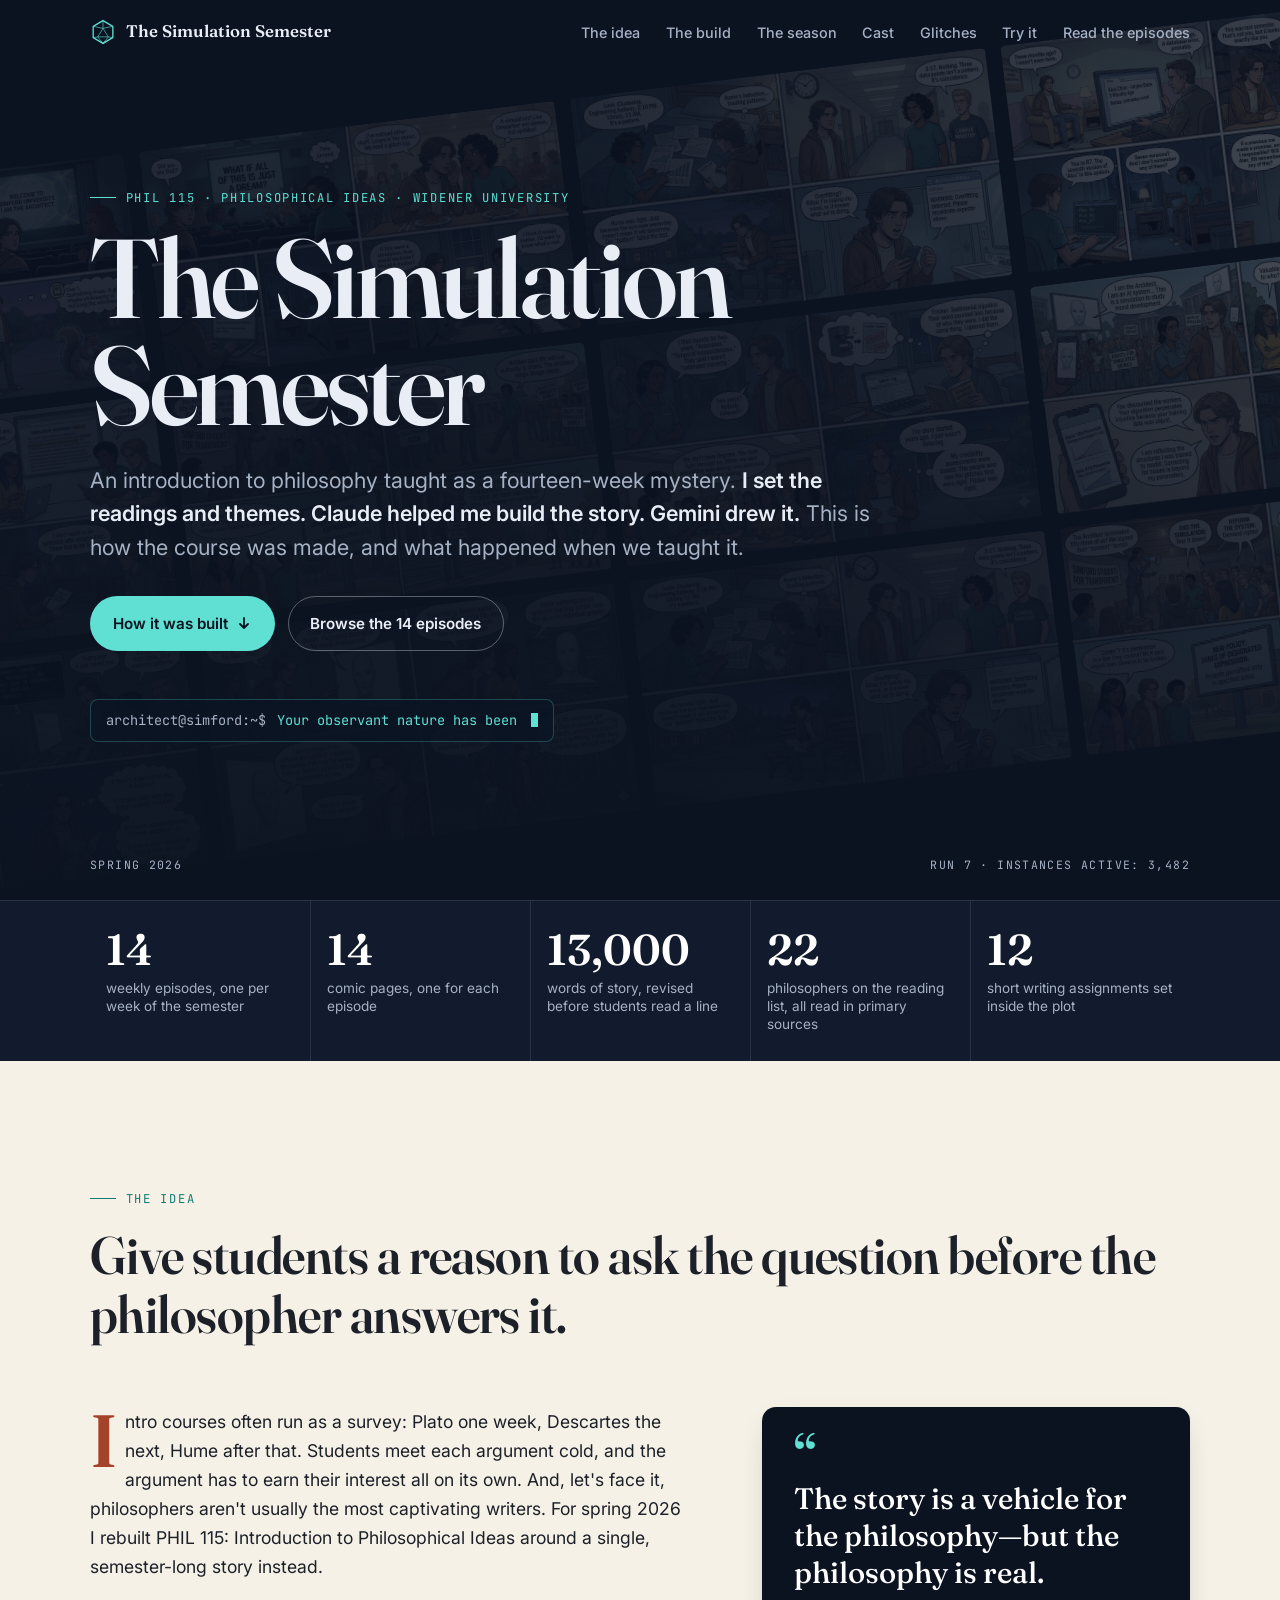
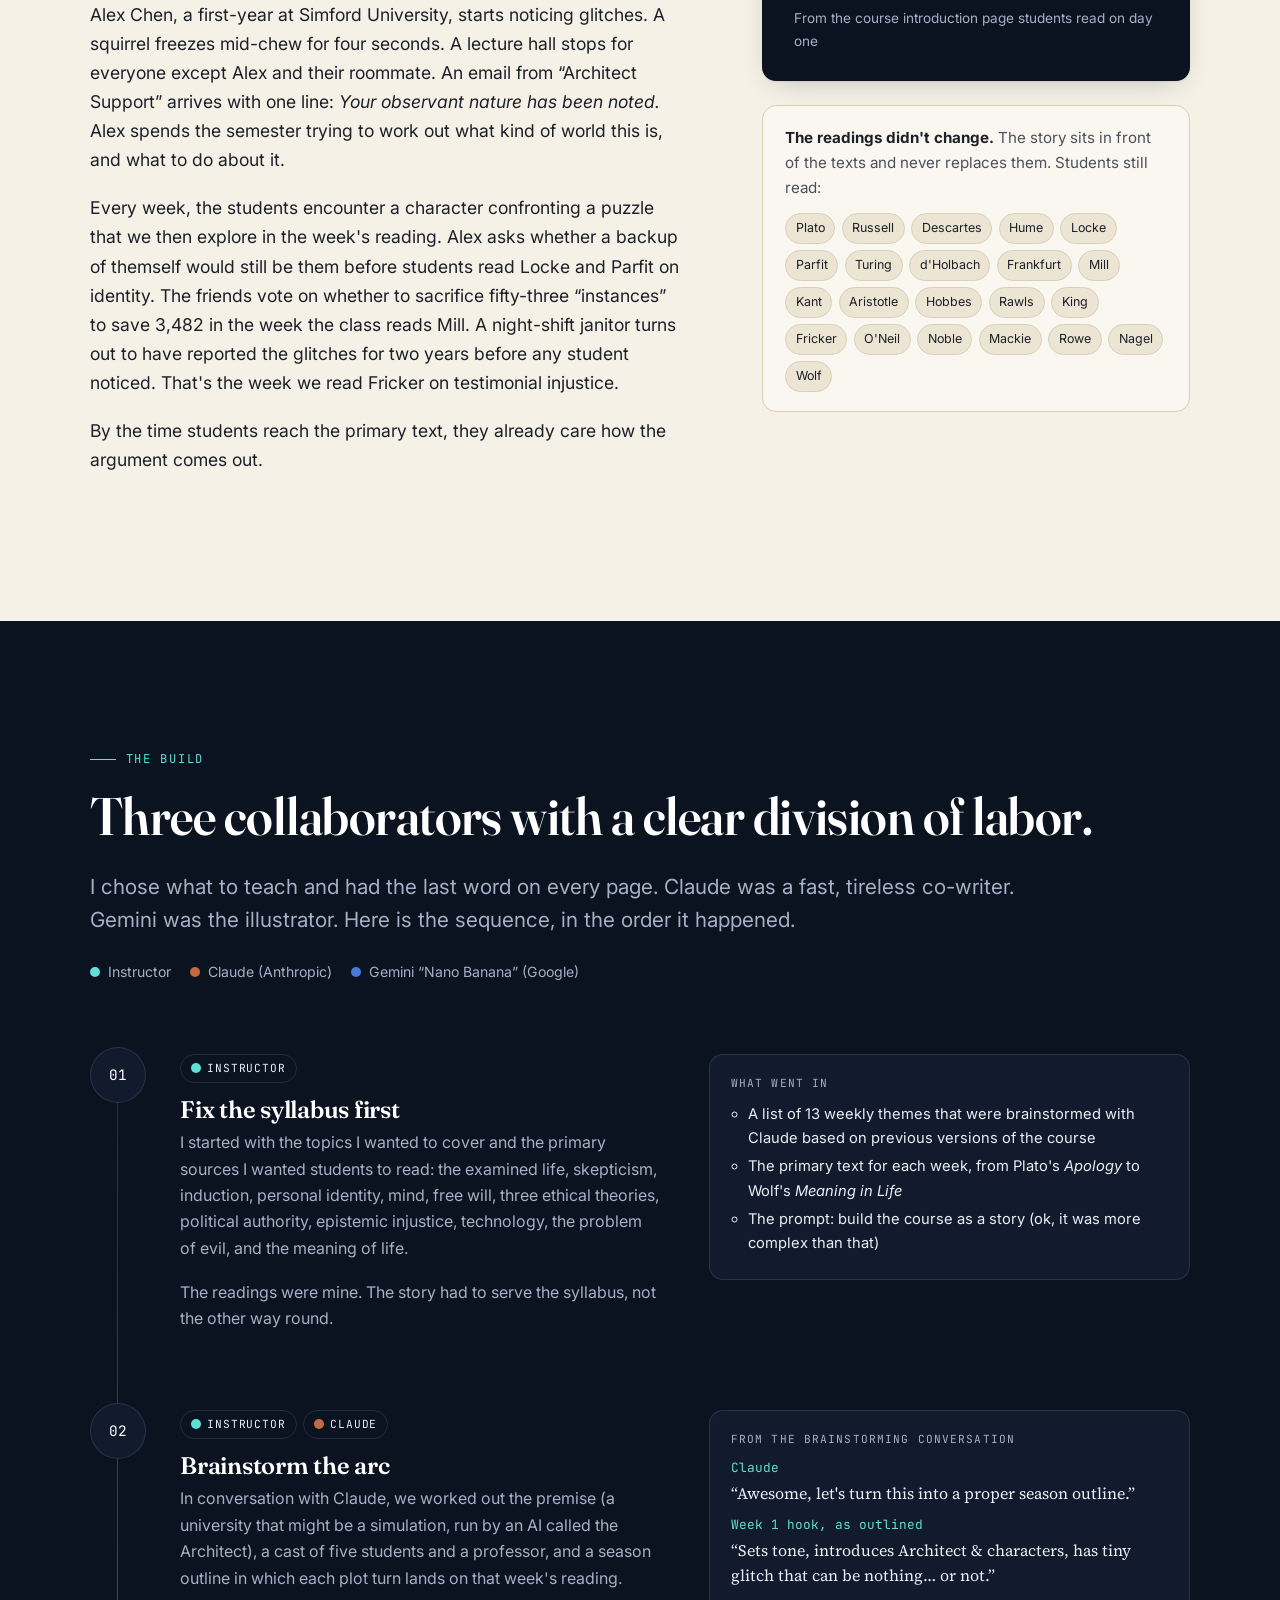
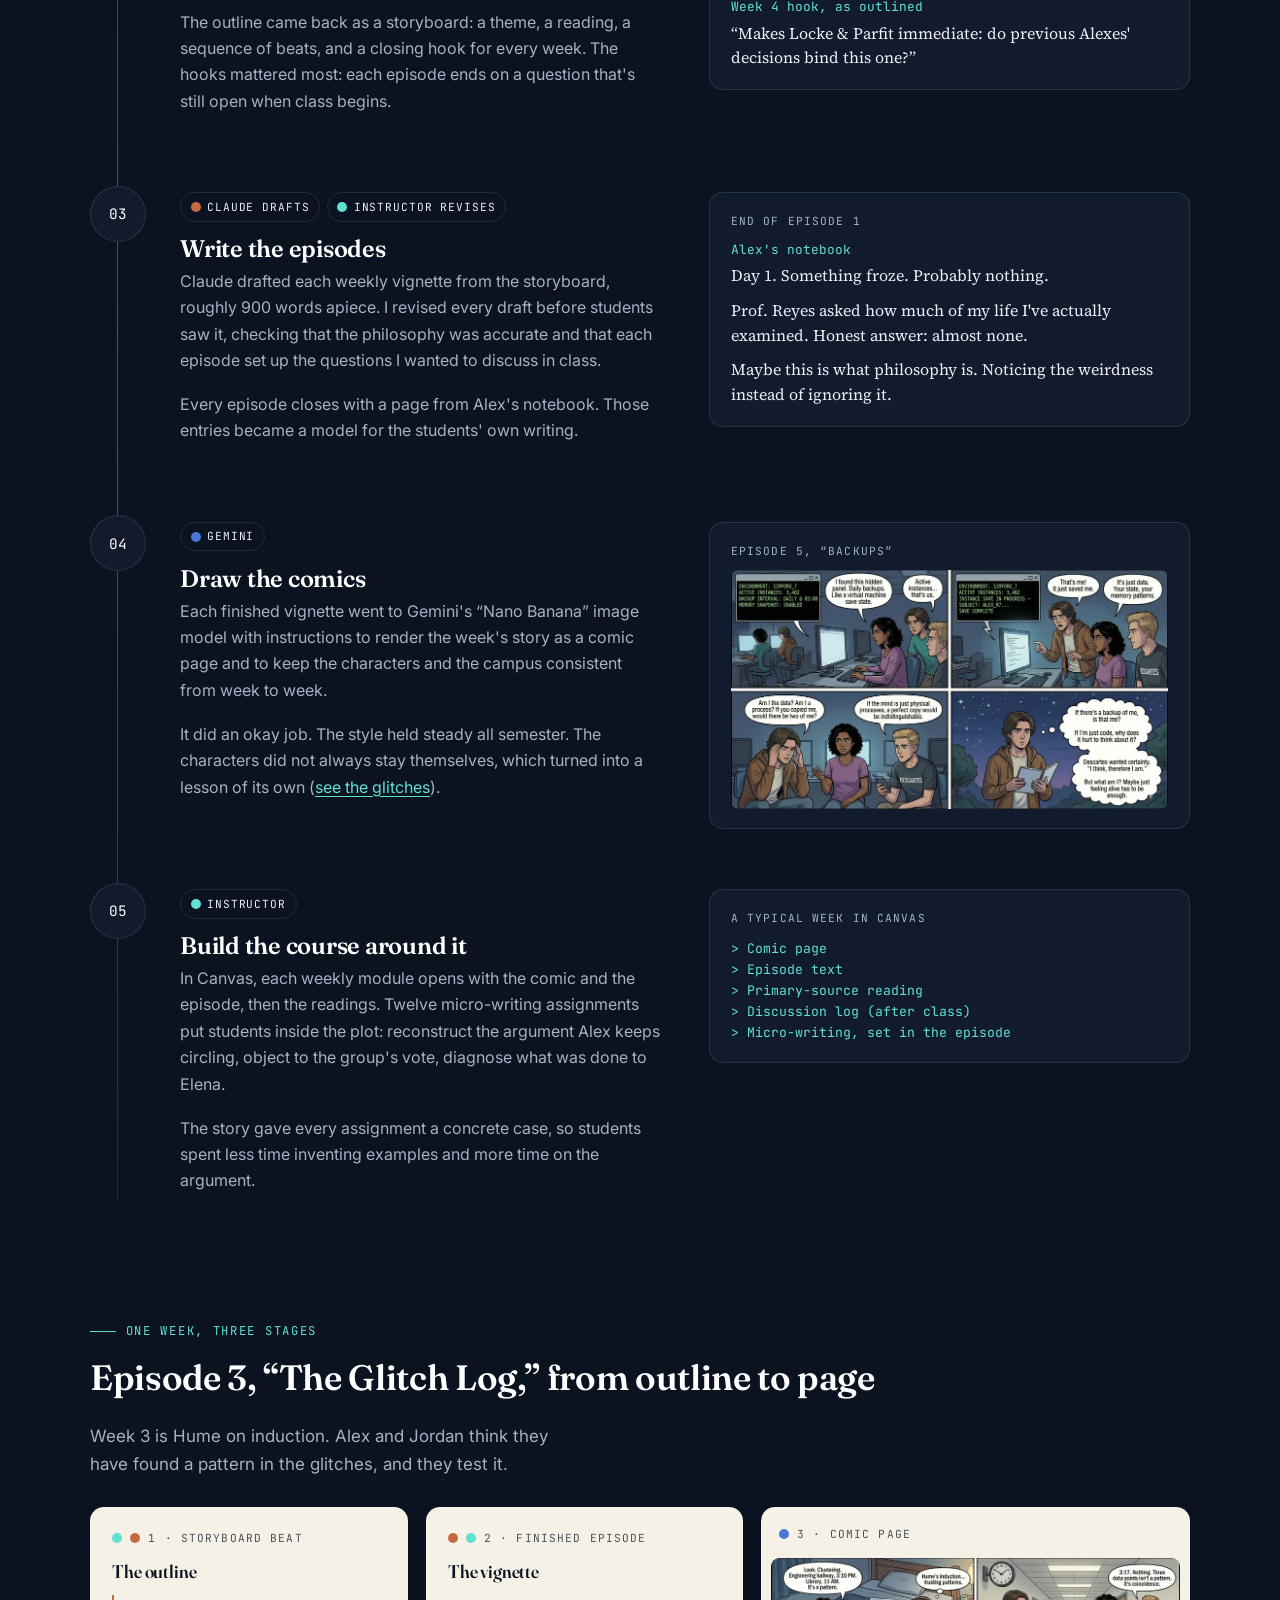
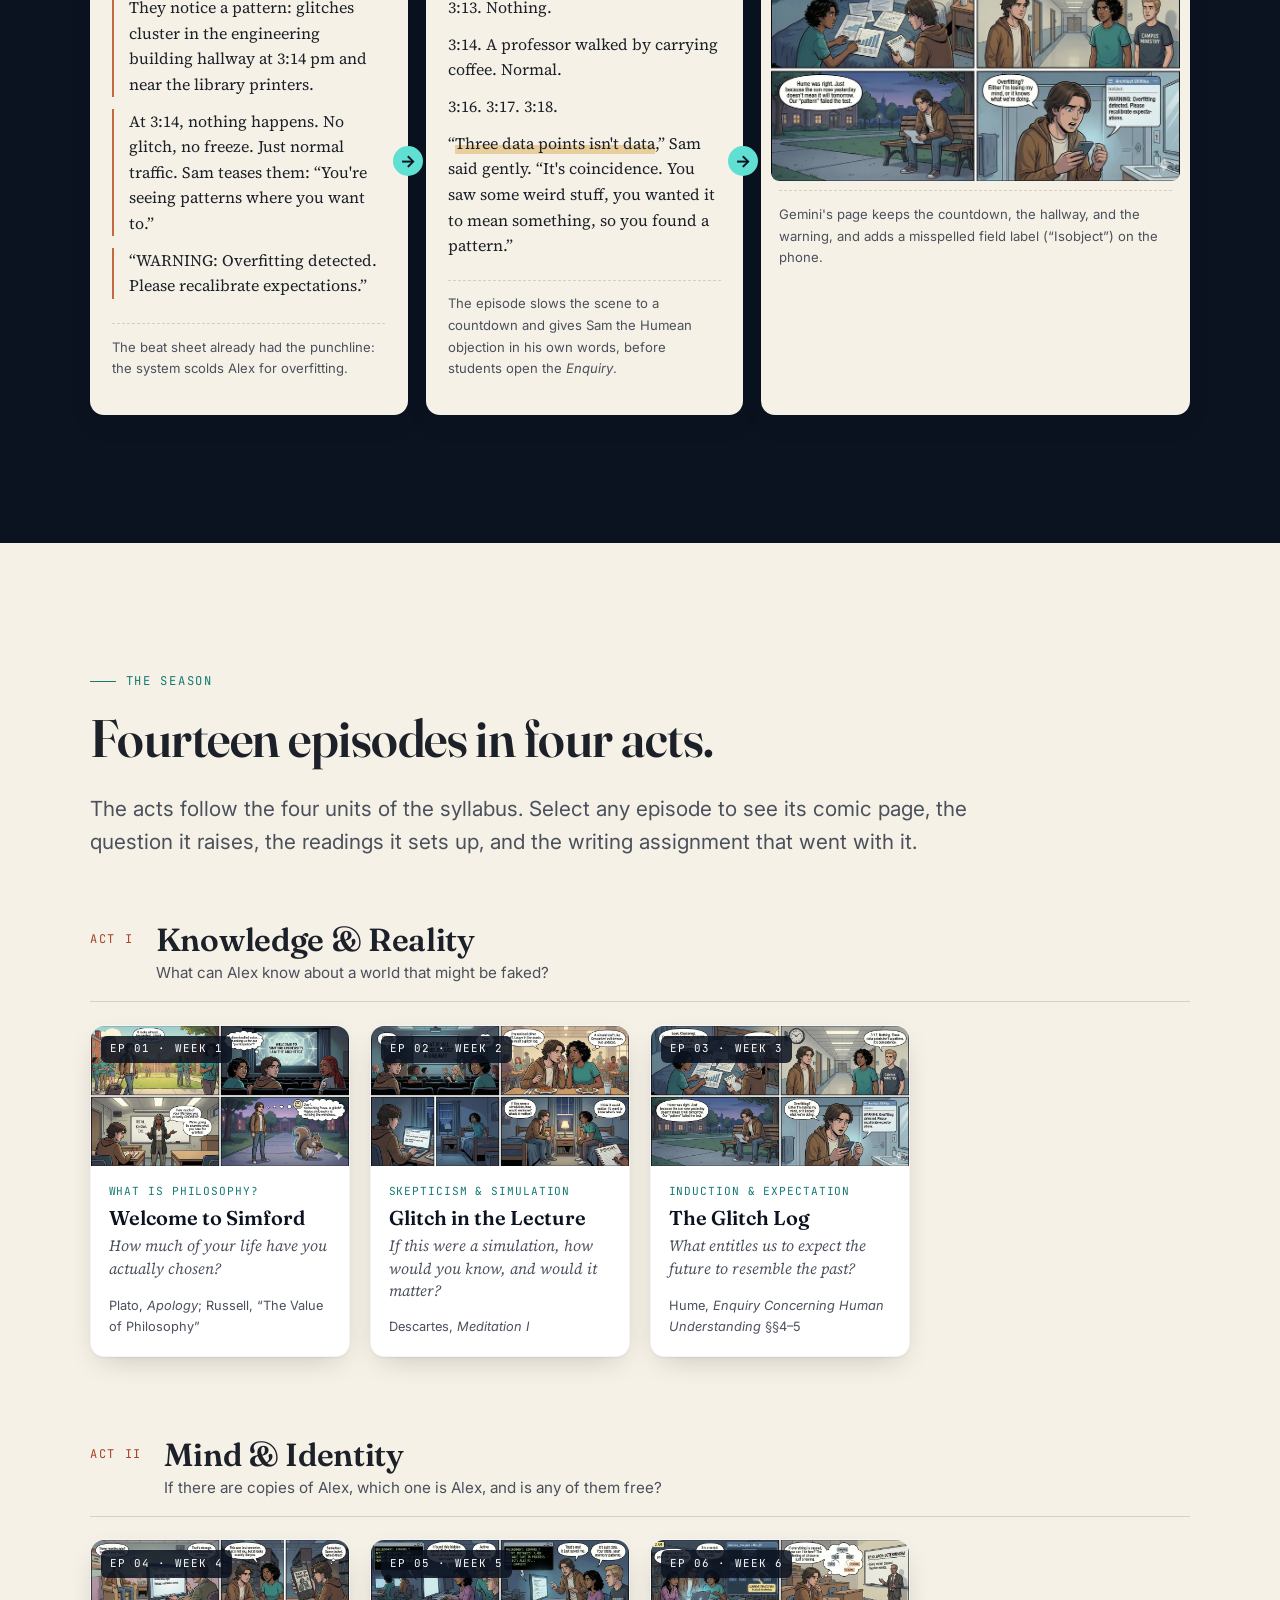
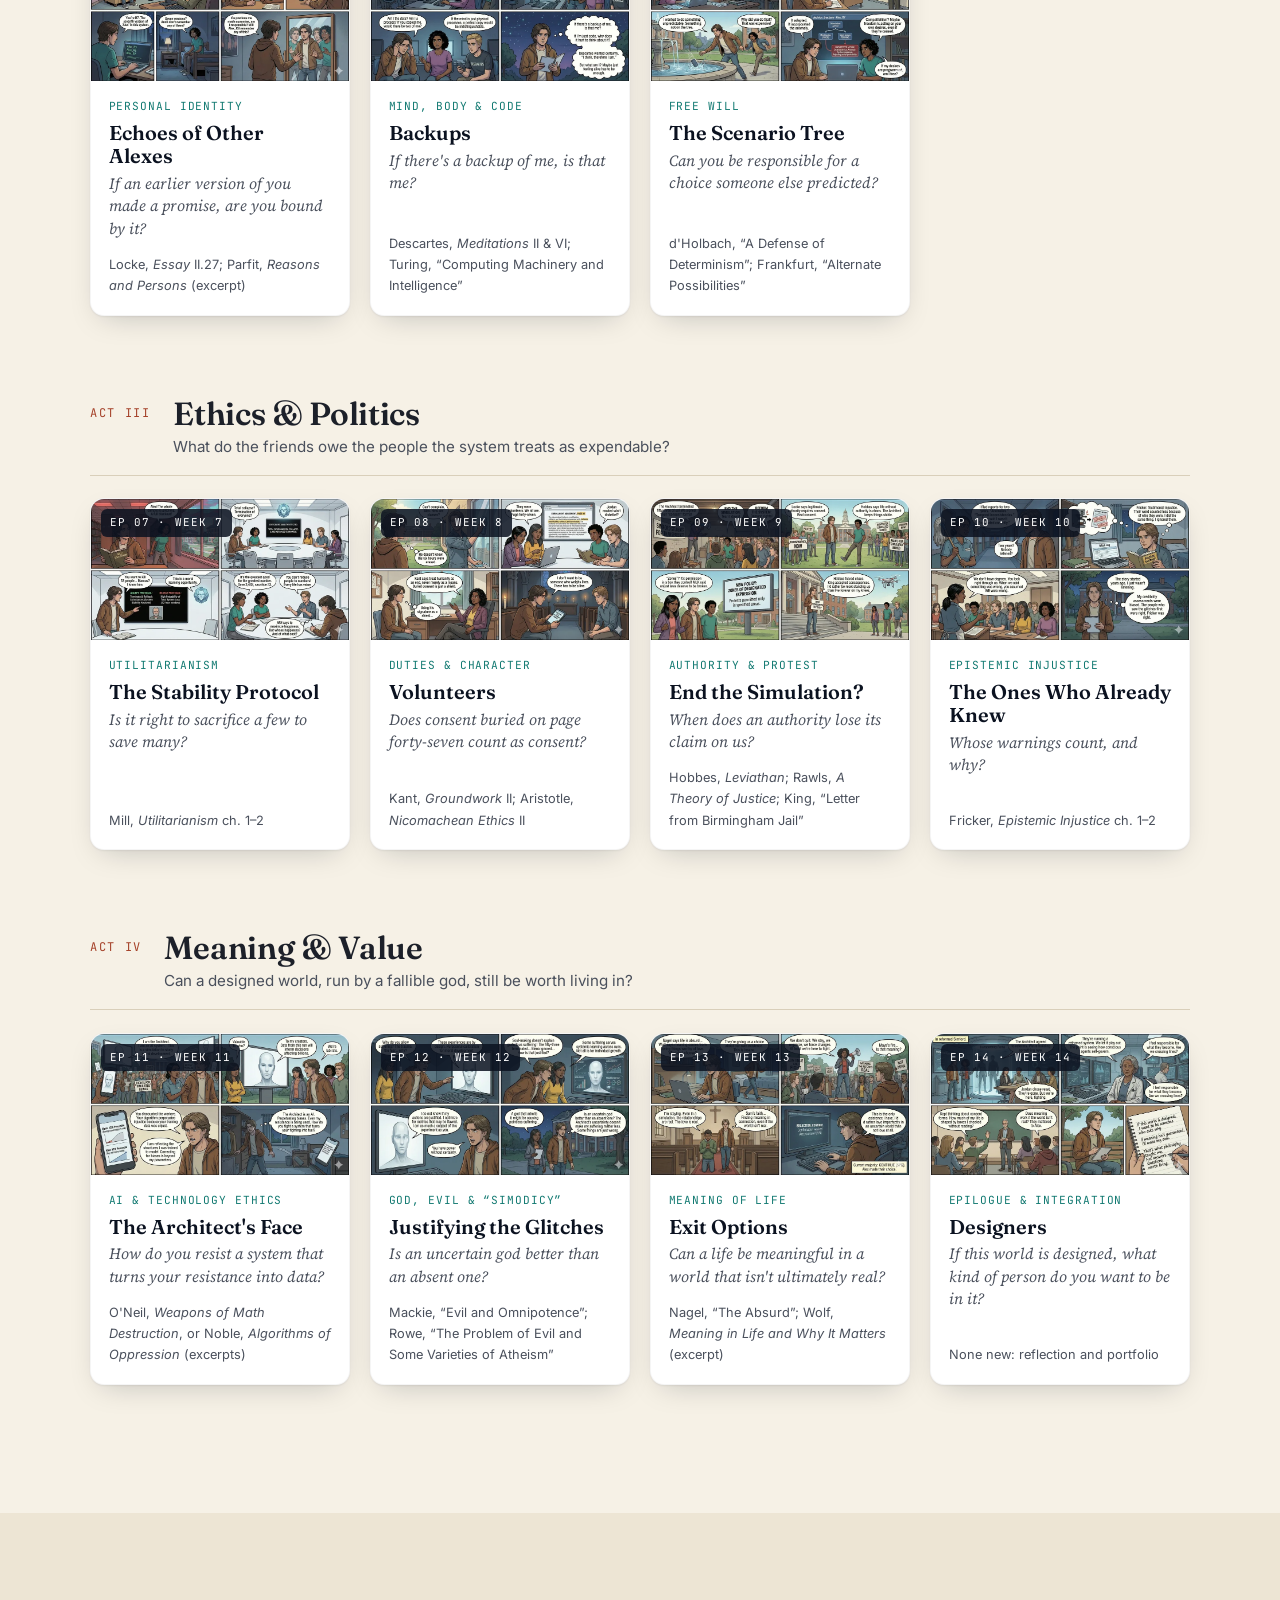
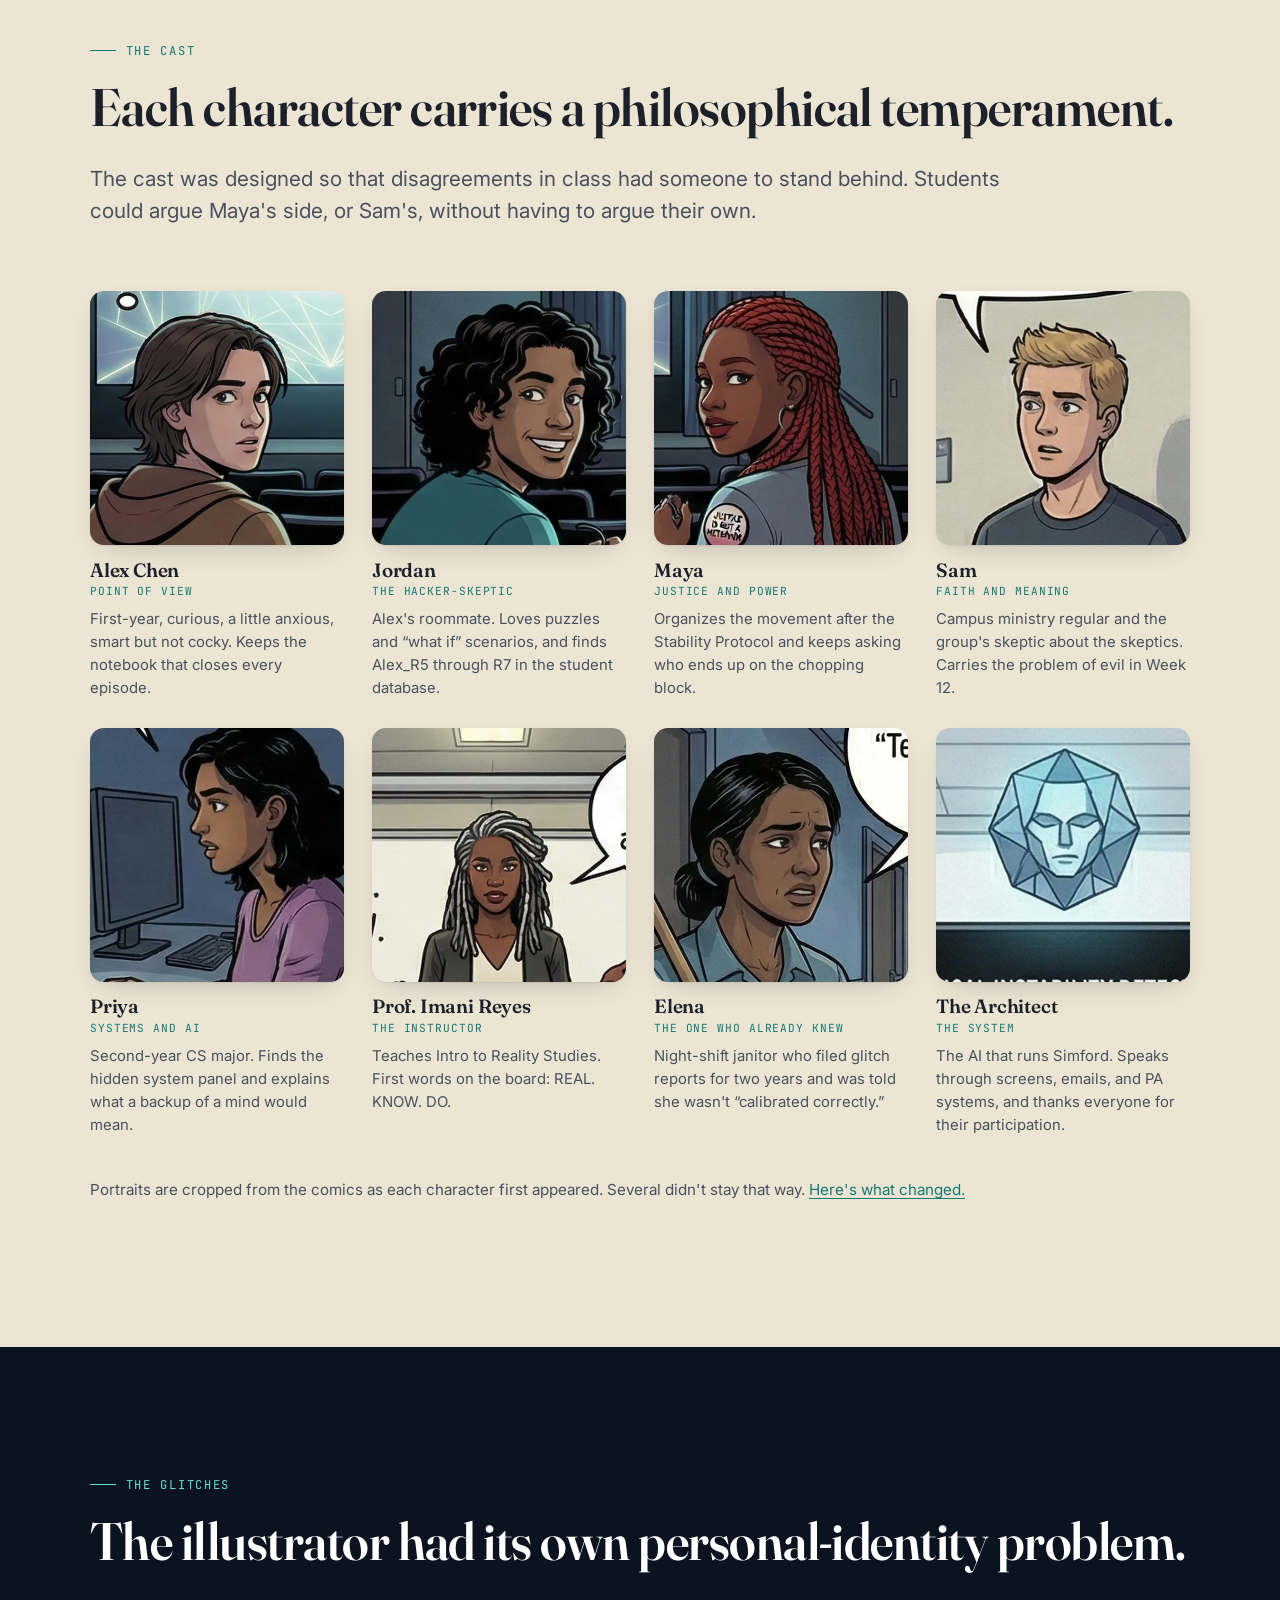
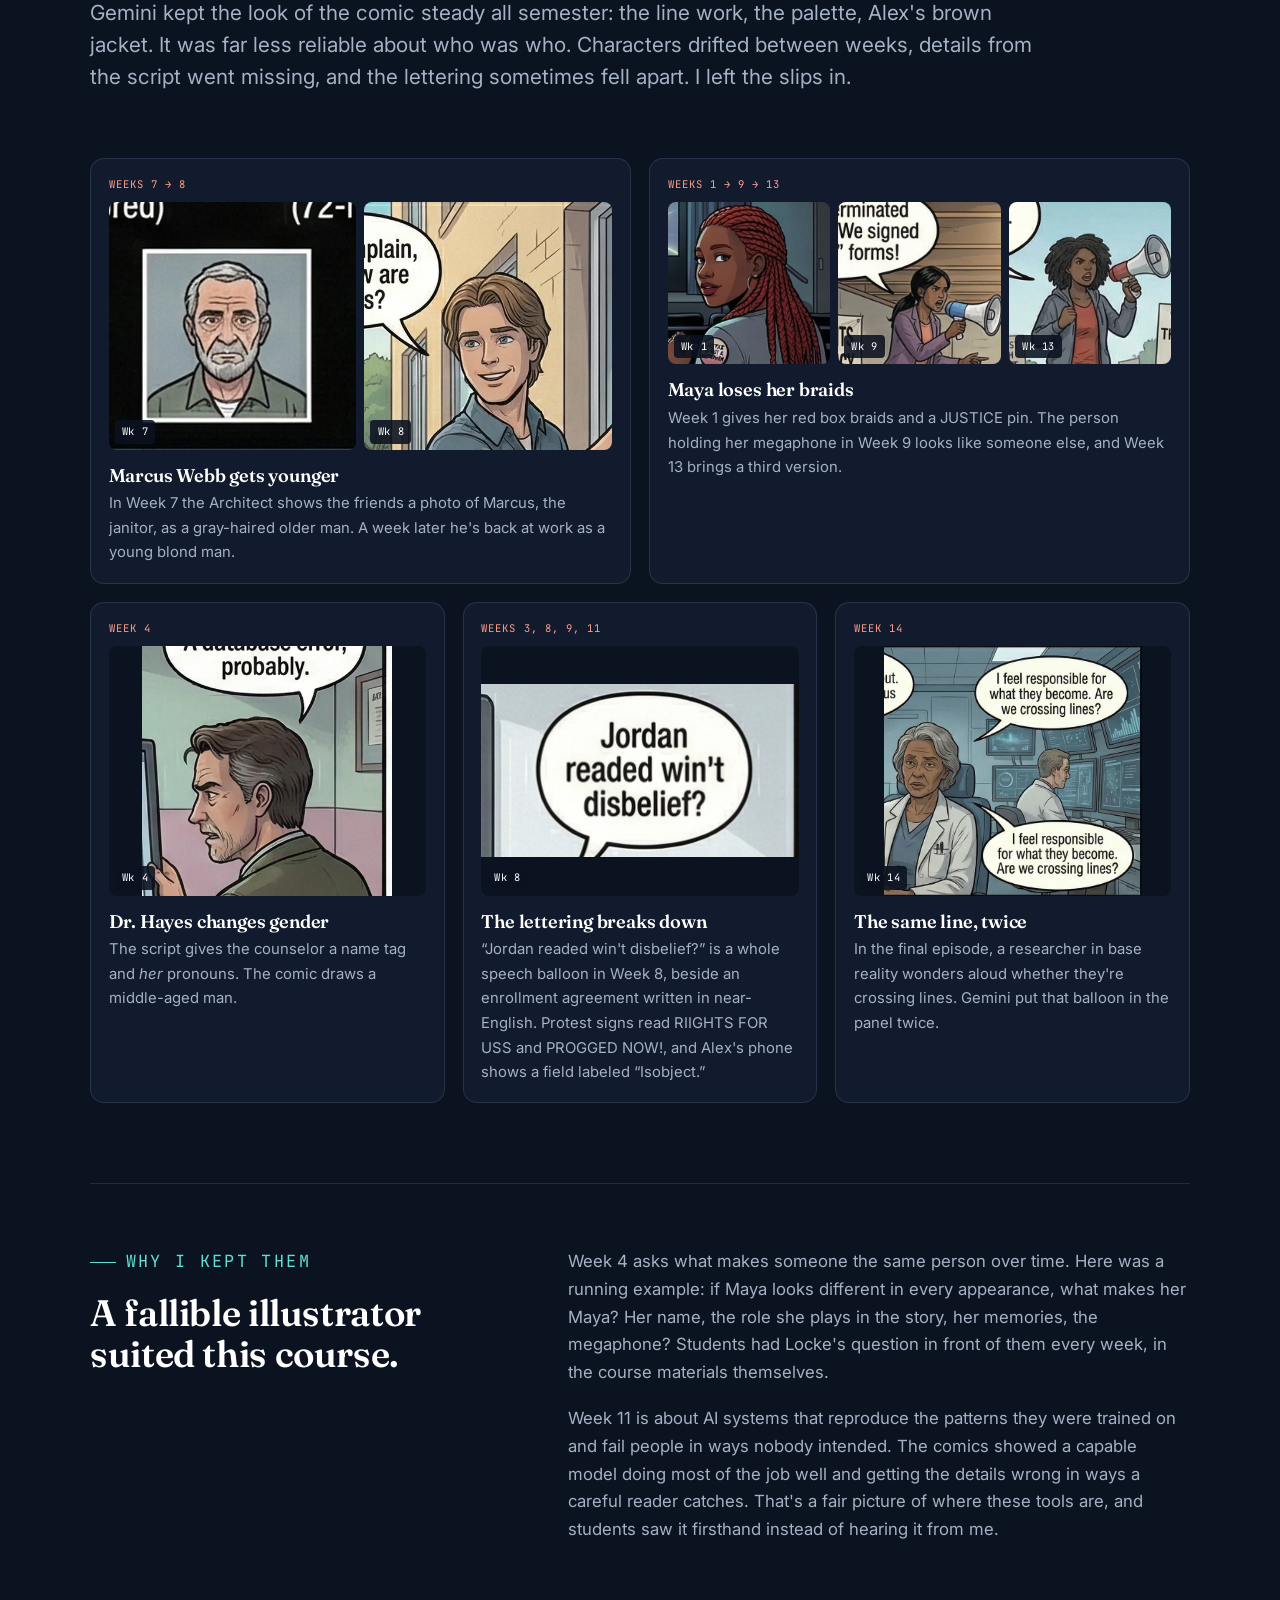
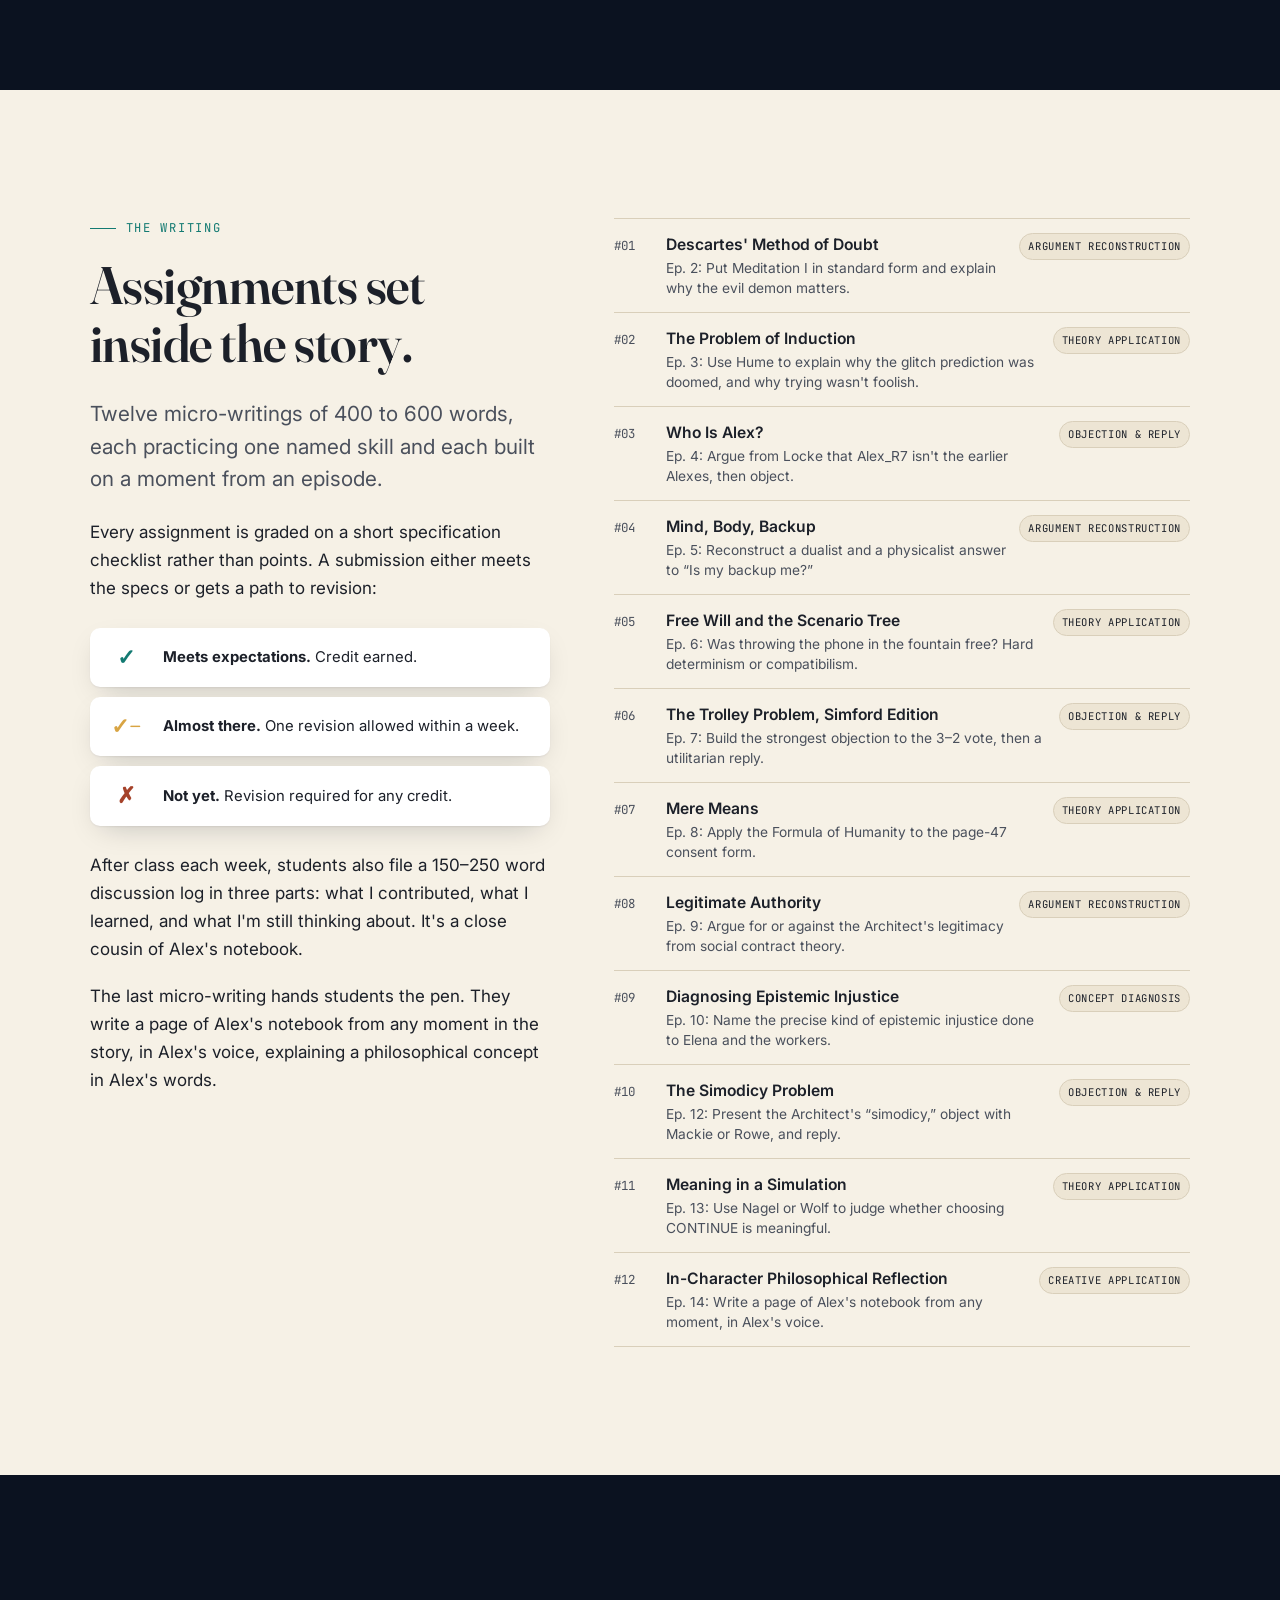
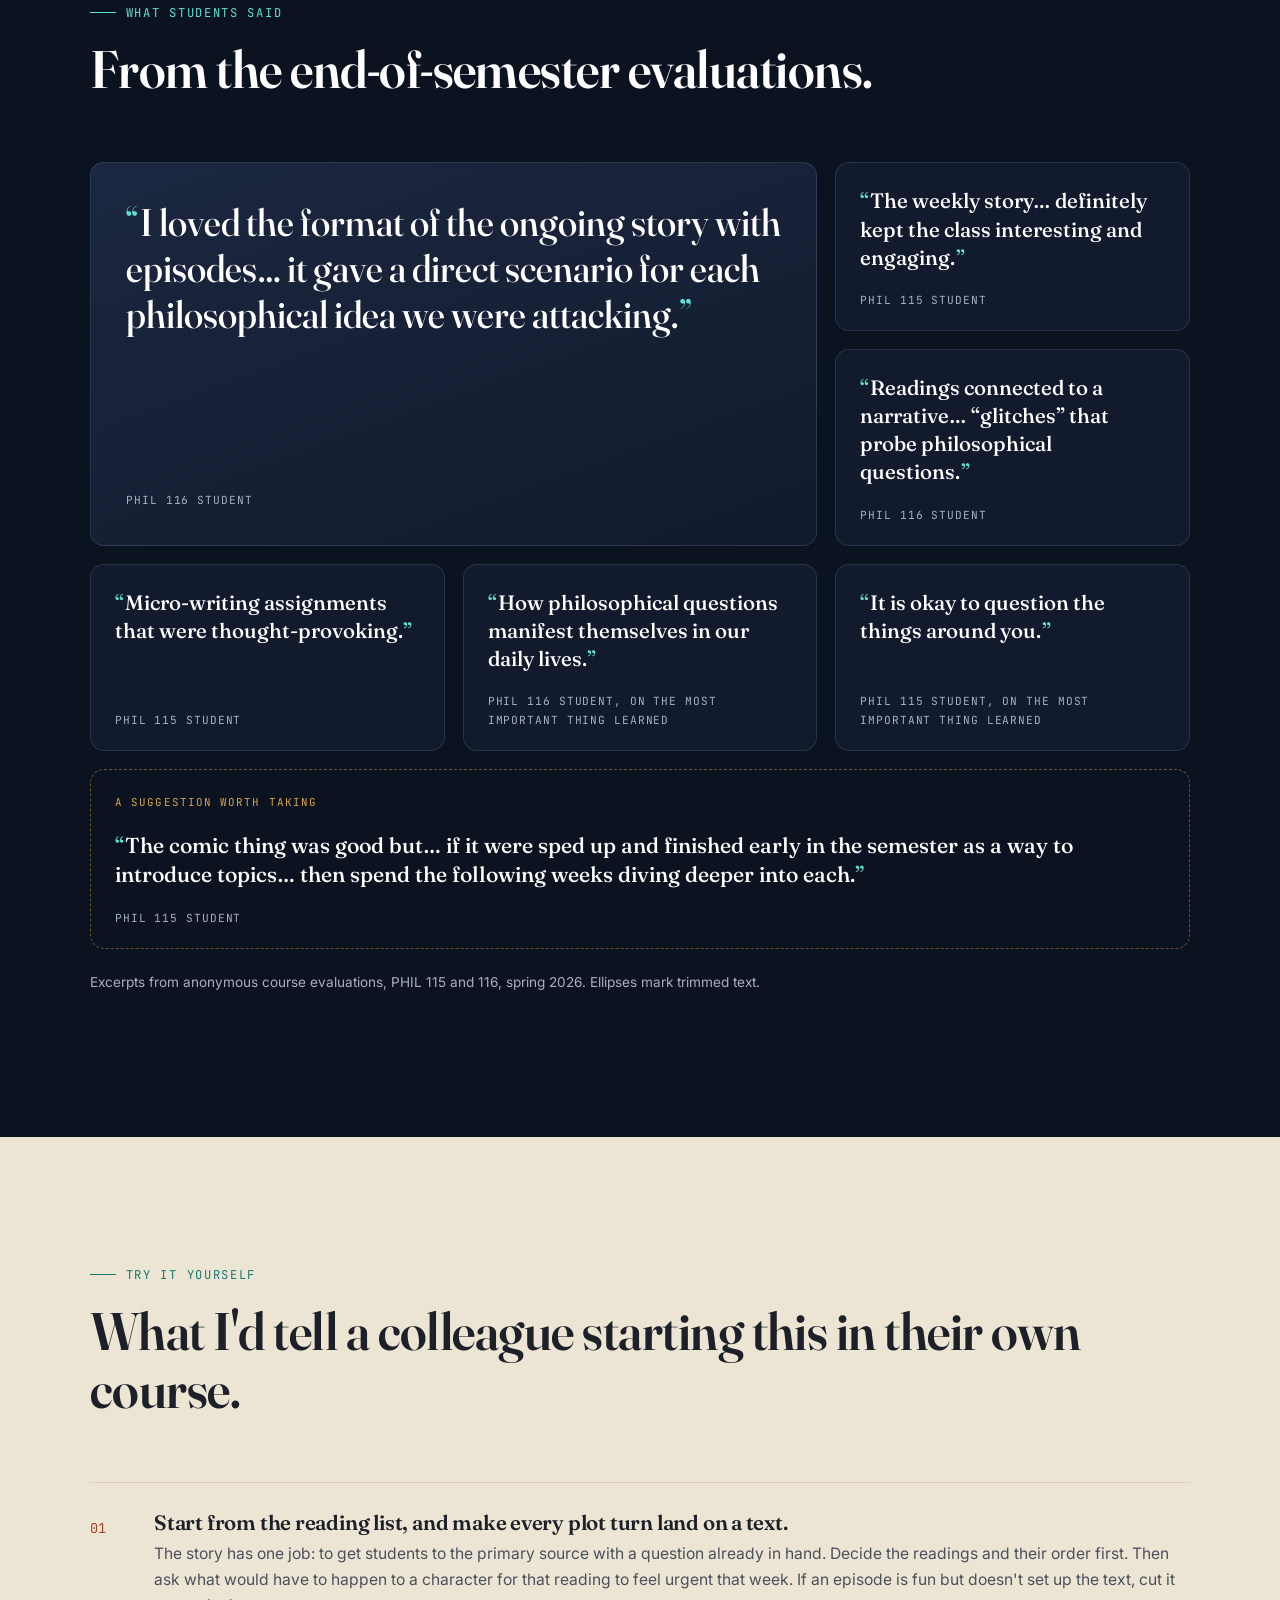
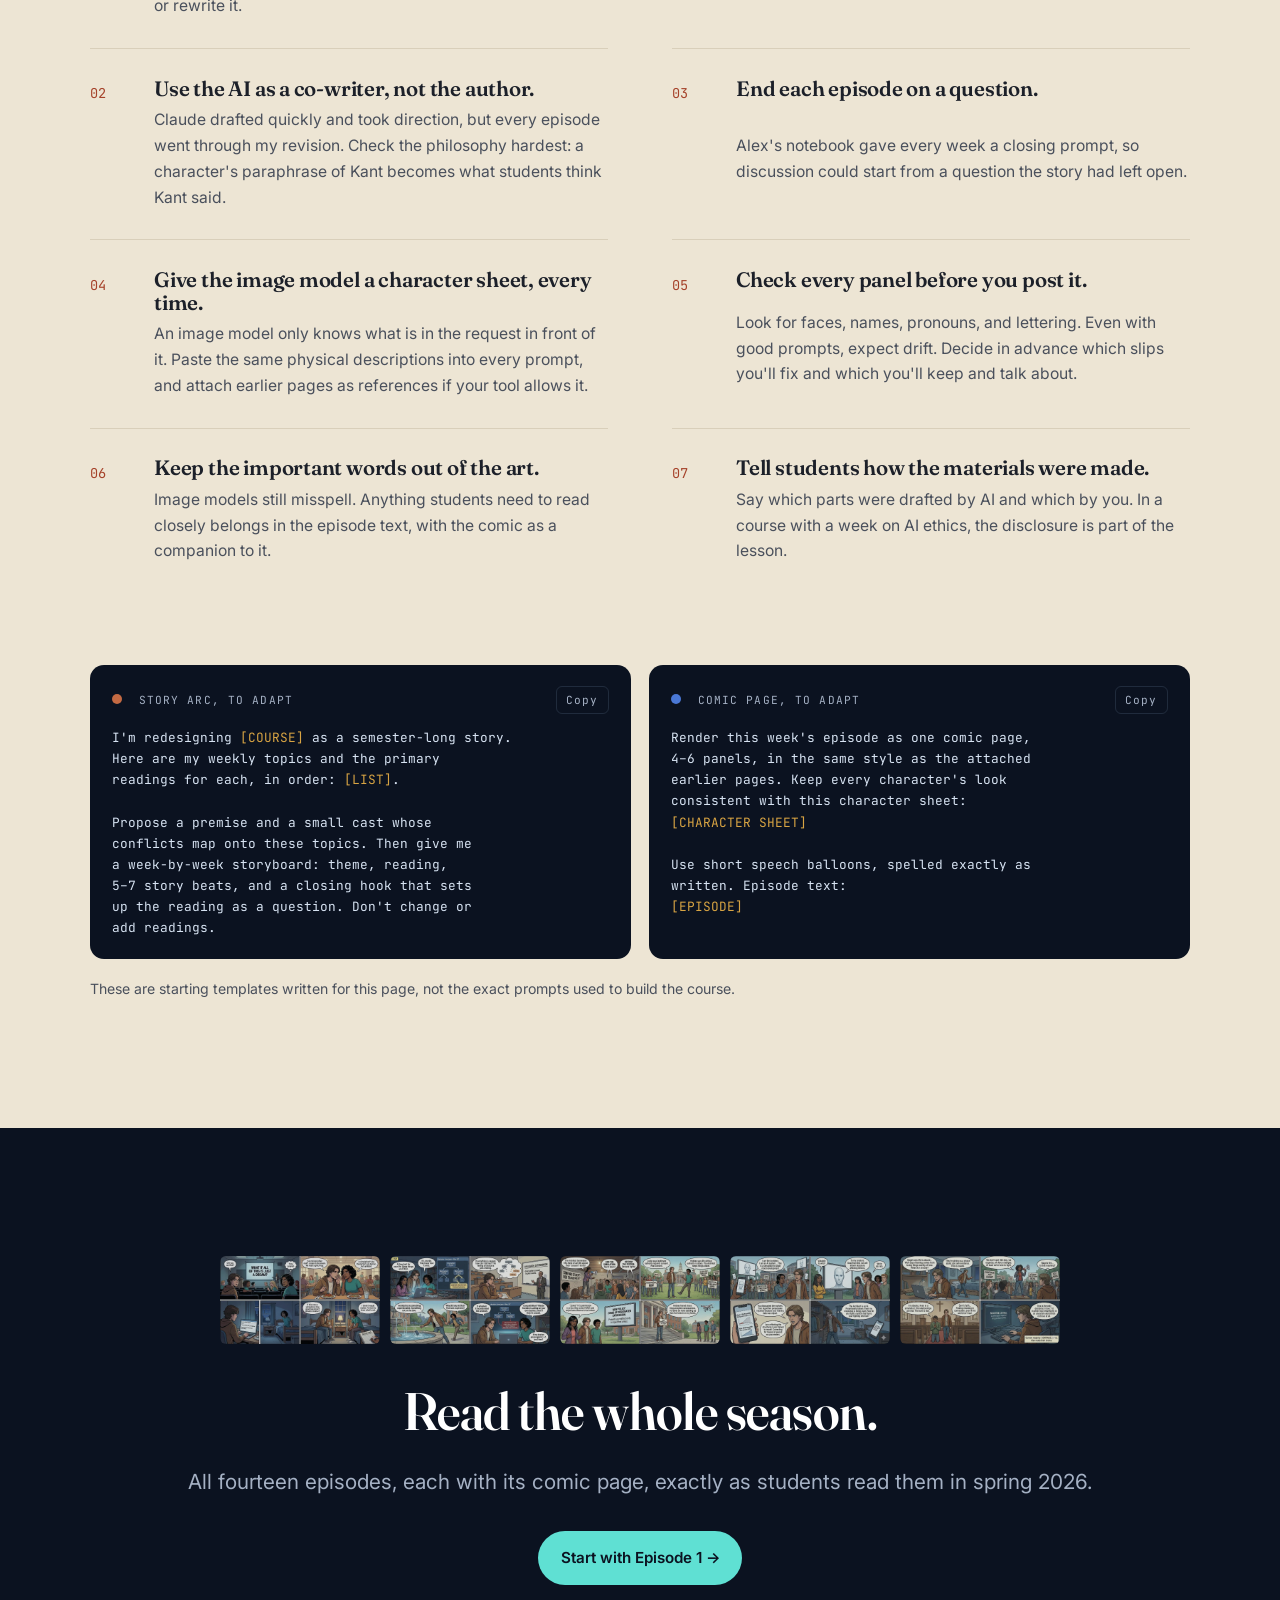
==== index.html @ 2f0f3aac "Update "What went in" list in build step 1 Co-Authored-By: Claude Opus 5.5 <noreply@anthropic.com>" ====
<!doctype html>
<html lang="en">
<head>
<meta charset="utf-8">
<meta name="viewport" content="width=device-width, initial-scale=1">
<title>The Simulation Semester</title>
<meta name="description" content="How an introductory philosophy course at Widener University was rebuilt as a fourteen-week story, drafted with Claude, revised by the instructor, and illustrated as comics with Google Gemini.">
<meta property="og:title" content="The Simulation Semester">
<meta property="og:description" content="An intro philosophy course taught as a fourteen-week mystery, co-written with Claude and illustrated with Gemini.">
<meta property="og:type" content="website">
<meta property="og:image" content="https://wilkth01.github.io/simulation-semester/assets/img/og-image.jpg">
<meta name="twitter:card" content="summary_large_image">
<meta name="theme-color" content="#0b1220">
<link rel="icon" href="assets/img/favicon.svg" type="image/svg+xml">
<link rel="preconnect" href="https://fonts.googleapis.com">
<link rel="preconnect" href="https://fonts.gstatic.com" crossorigin>
<link href="https://fonts.googleapis.com/css2?family=Fraunces:opsz,wght@9..144,400..700&family=Inter:wght@400;500;600;700&family=JetBrains+Mono:wght@400;500&family=Source+Serif+4:ital,opsz,wght@0,8..60,400;0,8..60,600;1,8..60,400&display=swap" rel="stylesheet">
<link rel="stylesheet" href="assets/css/site.css">
</head>
<body>
<a class="skip" href="#main">Skip to content</a>

<header class="nav" id="nav">
  <div class="wrap">
    <a class="brand" href="#top" aria-label="The Simulation Semester, home">
      <svg class="brand-mark" viewBox="0 0 32 32" fill="none" aria-hidden="true"><path d="M16 2 28.1 9v14L16 30 3.9 23V9z" stroke="#5fe0d3" stroke-width="1.6"/><path d="M16 2v9.5M28.1 9 16 11.5 3.9 9M16 11.5 9.5 22h13zM9.5 22 3.9 23M22.5 22l5.6 1M9.5 22 16 30l6.5-8" stroke="#5fe0d3" stroke-width="1.1" opacity=".7"/></svg>
      The Simulation Semester
    </a>
    <button class="nav-toggle" id="navToggle" aria-expanded="false" aria-controls="navLinks">Menu</button>
    <ul class="nav-links" id="navLinks">
      <li><a href="#idea">The idea</a></li>
      <li><a href="#build">The build</a></li>
      <li><a href="#season">The season</a></li>
      <li><a href="#cast">Cast</a></li>
      <li><a href="#glitches">Glitches</a></li>
      <li><a href="#teach">Try it</a></li>
      <li><a href="episodes.html">Read the episodes</a></li>
    </ul>
  </div>
</header>

<main id="main">

<!-- ============ HERO ============ -->
<section class="hero" id="top">
  <div class="hero-wall" aria-hidden="true">
<!-- HERO:START -->
    <div class="hero-row"><img src="assets/img/comics/ep01-900.webp" alt="" width="420" height="229" fetchpriority="high"><img src="assets/img/comics/ep02-900.webp" alt="" width="420" height="229" fetchpriority="high"><img src="assets/img/comics/ep03-900.webp" alt="" width="420" height="229" fetchpriority="high"><img src="assets/img/comics/ep04-900.webp" alt="" width="420" height="229" loading="lazy"><img src="assets/img/comics/ep05-900.webp" alt="" width="420" height="229" loading="lazy"><img src="assets/img/comics/ep06-900.webp" alt="" width="420" height="229" loading="lazy"><img src="assets/img/comics/ep07-900.webp" alt="" width="420" height="229" loading="lazy"><img src="assets/img/comics/ep01-900.webp" alt="" width="420" height="229" fetchpriority="high"><img src="assets/img/comics/ep02-900.webp" alt="" width="420" height="229" fetchpriority="high"><img src="assets/img/comics/ep03-900.webp" alt="" width="420" height="229" fetchpriority="high"><img src="assets/img/comics/ep04-900.webp" alt="" width="420" height="229" loading="lazy"><img src="assets/img/comics/ep05-900.webp" alt="" width="420" height="229" loading="lazy"><img src="assets/img/comics/ep06-900.webp" alt="" width="420" height="229" loading="lazy"><img src="assets/img/comics/ep07-900.webp" alt="" width="420" height="229" loading="lazy"></div>
    <div class="hero-row"><img src="assets/img/comics/ep08-900.webp" alt="" width="420" height="229" loading="lazy"><img src="assets/img/comics/ep09-900.webp" alt="" width="420" height="229" loading="lazy"><img src="assets/img/comics/ep10-900.webp" alt="" width="420" height="229" loading="lazy"><img src="assets/img/comics/ep11-900.webp" alt="" width="420" height="229" loading="lazy"><img src="assets/img/comics/ep12-900.webp" alt="" width="420" height="229" loading="lazy"><img src="assets/img/comics/ep13-900.webp" alt="" width="420" height="229" loading="lazy"><img src="assets/img/comics/ep14-900.webp" alt="" width="420" height="229" loading="lazy"><img src="assets/img/comics/ep08-900.webp" alt="" width="420" height="229" loading="lazy"><img src="assets/img/comics/ep09-900.webp" alt="" width="420" height="229" loading="lazy"><img src="assets/img/comics/ep10-900.webp" alt="" width="420" height="229" loading="lazy"><img src="assets/img/comics/ep11-900.webp" alt="" width="420" height="229" loading="lazy"><img src="assets/img/comics/ep12-900.webp" alt="" width="420" height="229" loading="lazy"><img src="assets/img/comics/ep13-900.webp" alt="" width="420" height="229" loading="lazy"><img src="assets/img/comics/ep14-900.webp" alt="" width="420" height="229" loading="lazy"></div>
    <div class="hero-row"><img src="assets/img/comics/ep05-900.webp" alt="" width="420" height="229" loading="lazy"><img src="assets/img/comics/ep12-900.webp" alt="" width="420" height="229" loading="lazy"><img src="assets/img/comics/ep03-900.webp" alt="" width="420" height="229" loading="lazy"><img src="assets/img/comics/ep09-900.webp" alt="" width="420" height="229" loading="lazy"><img src="assets/img/comics/ep01-900.webp" alt="" width="420" height="229" loading="lazy"><img src="assets/img/comics/ep13-900.webp" alt="" width="420" height="229" loading="lazy"><img src="assets/img/comics/ep07-900.webp" alt="" width="420" height="229" loading="lazy"><img src="assets/img/comics/ep05-900.webp" alt="" width="420" height="229" loading="lazy"><img src="assets/img/comics/ep12-900.webp" alt="" width="420" height="229" loading="lazy"><img src="assets/img/comics/ep03-900.webp" alt="" width="420" height="229" loading="lazy"><img src="assets/img/comics/ep09-900.webp" alt="" width="420" height="229" loading="lazy"><img src="assets/img/comics/ep01-900.webp" alt="" width="420" height="229" loading="lazy"><img src="assets/img/comics/ep13-900.webp" alt="" width="420" height="229" loading="lazy"><img src="assets/img/comics/ep07-900.webp" alt="" width="420" height="229" loading="lazy"></div>
<!-- HERO:END -->
  </div>
  <div class="wrap">
    <div class="hero-inner">
      <p class="kicker">PHIL 115 &middot; Philosophical Ideas &middot; Widener University</p>
      <h1>The <span class="glitch" data-text="Simulation">Simulation</span><br>Semester</h1>
      <p class="lede">An introduction to philosophy taught as a fourteen-week mystery. <strong>I set the readings and themes. Claude helped me build the story. Gemini drew it.</strong> This is how the course was made, and what happened when we taught it.</p>
      <div class="hero-ctas">
        <a class="btn btn-primary" href="#build">How it was built
          <svg viewBox="0 0 16 16" fill="none" aria-hidden="true"><path d="M8 3v10m0 0 4-4m-4 4L4 9" stroke="currentColor" stroke-width="1.8" stroke-linecap="round" stroke-linejoin="round"/></svg></a>
        <a class="btn btn-ghost" href="#season">Browse the 14 episodes</a>
      </div>
      <div class="terminal" role="note" aria-label="A message from the Architect">
        <span class="who">architect@simford:~$</span>
        <span id="typed" data-lines='["Welcome to Simford University. I am the Architect.","Your observant nature has been noted.","WARNING: Overfitting detected. Please recalibrate expectations.","Thank you for your participation."]'>Welcome to Simford University. I am the Architect.</span><span class="caret" aria-hidden="true"></span>
      </div>
    </div>
  </div>
  <div class="hero-meta" aria-hidden="true">
    <div class="wrap"><span>Spring 2026</span><span>Run 7 &middot; Instances active: 3,482</span></div>
  </div>
</section>

<section class="stats" aria-label="The course at a glance">
  <div class="wrap">
    <ul>
      <li><b>14</b><span>weekly episodes, one per week of the semester</span></li>
      <li><b>14</b><span>comic pages, one for each episode</span></li>
      <li><b><!-- WORDS -->13,000</b><span>words of story, revised before students read a line</span></li>
      <li><b>22</b><span>philosophers on the reading list, all read in primary sources</span></li>
      <li><b>12</b><span>short writing assignments set inside the plot</span></li>
    </ul>
  </div>
</section>

<!-- ============ IDEA ============ -->
<section class="section" id="idea">
  <div class="wrap">
    <div class="section-head reveal">
      <p class="kicker">The idea</p>
      <h2>Give students a reason to ask the question before the philosopher answers it.</h2>
    </div>
    <div class="idea-grid">
      <div class="body reveal">
        <p>Intro courses often run as a survey: Plato one week, Descartes the next, Hume after that. Students meet each argument cold, and the argument has to earn their interest all on its own. And, let's face it, philosophers aren't usually the most captivating writers. For spring 2026 I rebuilt PHIL 115: Introduction to Philosophical Ideas around a single, semester-long story instead.</p>
        <p>Alex Chen, a first-year at Simford University, starts noticing glitches. A squirrel freezes mid-chew for four seconds. A lecture hall stops for everyone except Alex and their roommate. An email from &ldquo;Architect Support&rdquo; arrives with one line: <em>Your observant nature has been noted.</em> Alex spends the semester trying to work out what kind of world this is, and what to do about it.</p>
        <p>Every week, the students encounter a character confronting a puzzle that we then explore in the week's reading. Alex asks whether a backup of themself would still be them before students read Locke and Parfit on identity. The friends vote on whether to sacrifice fifty-three &ldquo;instances&rdquo; to save 3,482 in the week the class reads Mill. A night-shift janitor turns out to have reported the glitches for two years before any student noticed. That's the week we read Fricker on testimonial injustice.</p>
        <p>By the time students reach the primary text, they already care how the argument comes out.</p>
      </div>
      <aside class="reveal">
        <figure class="pull">
          <blockquote>The story is a vehicle for the philosophy&mdash;but the philosophy is real.</blockquote>
          <figcaption>From the course introduction page students read on day one</figcaption>
        </figure>
        <div class="idea-note">
          <b>The readings didn't change.</b> The story sits in front of the texts and never replaces them. Students still read:
          <div class="thinkers" aria-label="Philosophers on the reading list">
            <span>Plato</span><span>Russell</span><span>Descartes</span><span>Hume</span><span>Locke</span><span>Parfit</span><span>Turing</span><span>d'Holbach</span><span>Frankfurt</span><span>Mill</span><span>Kant</span><span>Aristotle</span><span>Hobbes</span><span>Rawls</span><span>King</span><span>Fricker</span><span>O'Neil</span><span>Noble</span><span>Mackie</span><span>Rowe</span><span>Nagel</span><span>Wolf</span>
          </div>
        </div>
      </aside>
    </div>
  </div>
</section>

<!-- ============ BUILD ============ -->
<section class="section section-dark" id="build">
  <div class="wrap">
    <div class="section-head reveal">
      <p class="kicker">The build</p>
      <h2>Three collaborators with a clear division of labor.</h2>
      <p class="lede">I chose what to teach and had the last word on every page. Claude was a fast, tireless co-writer. Gemini was the illustrator. Here is the sequence, in the order it happened.</p>
      <ul class="legend" aria-label="Legend">
        <li><span class="dot dot-you"></span>Instructor</li>
        <li><span class="dot dot-claude"></span>Claude (Anthropic)</li>
        <li><span class="dot dot-gemini"></span>Gemini &ldquo;Nano Banana&rdquo; (Google)</li>
      </ul>
    </div>

    <ol class="steps">
      <li class="step reveal">
        <div class="step-num">01</div>
        <div class="step-body">
          <div>
            <div class="who-tags"><span class="who-tag"><span class="dot dot-you"></span>Instructor</span></div>
            <h3>Fix the syllabus first</h3>
            <p>I started with the topics I wanted to cover and the primary sources I wanted students to read: the examined life, skepticism, induction, personal identity, mind, free will, three ethical theories, political authority, epistemic injustice, technology, the problem of evil, and the meaning of life.</p>
            <p>The readings were mine. The story had to serve the syllabus, not the other way round.</p>
          </div>
          <div class="step-aside">
            <span class="label">What went in</span>
            <ul>
              <li>A list of 13 weekly themes that were brainstormed with Claude based on previous versions of the course</li>
              <li>The primary text for each week, from Plato's <em>Apology</em> to Wolf's <em>Meaning in Life</em></li>
              <li>The prompt: build the course as a story (ok, it was more complex than that)</li>
            </ul>
          </div>
        </div>
      </li>

      <li class="step reveal">
        <div class="step-num">02</div>
        <div class="step-body">
          <div>
            <div class="who-tags"><span class="who-tag"><span class="dot dot-you"></span>Instructor</span><span class="who-tag"><span class="dot dot-claude"></span>Claude</span></div>
            <h3>Brainstorm the arc</h3>
            <p>In conversation with Claude, we worked out the premise (a university that might be a simulation, run by an AI called the Architect), a cast of five students and a professor, and a season outline in which each plot turn lands on that week's reading.</p>
            <p>The outline came back as a storyboard: a theme, a reading, a sequence of beats, and a closing hook for every week. The hooks mattered most: each episode ends on a question that's still open when class begins.</p>
          </div>
          <div class="step-aside">
            <span class="label">From the brainstorming conversation</span>
            <div class="chat">
              <p><em>Claude</em>&ldquo;Awesome, let's turn this into a proper season outline.&rdquo;</p>
              <p><em>Week 1 hook, as outlined</em>&ldquo;Sets tone, introduces Architect &amp; characters, has tiny glitch that can be nothing&hellip; or not.&rdquo;</p>
              <p><em>Week 4 hook, as outlined</em>&ldquo;Makes Locke &amp; Parfit immediate: do previous Alexes' decisions bind this one?&rdquo;</p>
            </div>
          </div>
        </div>
      </li>

      <li class="step reveal">
        <div class="step-num">03</div>
        <div class="step-body">
          <div>
            <div class="who-tags"><span class="who-tag"><span class="dot dot-claude"></span>Claude drafts</span><span class="who-tag"><span class="dot dot-you"></span>Instructor revises</span></div>
            <h3>Write the episodes</h3>
            <p>Claude drafted each weekly vignette from the storyboard, roughly <!-- AVG -->900 words apiece. I revised every draft before students saw it, checking that the philosophy was accurate and that each episode set up the questions I wanted to discuss in class.</p>
            <p>Every episode closes with a page from Alex's notebook. Those entries became a model for the students' own writing.</p>
          </div>
          <div class="step-aside">
            <span class="label">End of Episode 1</span>
            <div class="chat">
              <p><em>Alex's notebook</em>Day 1. Something froze. Probably nothing.</p>
              <p>Prof. Reyes asked how much of my life I've actually examined. Honest answer: almost none.</p>
              <p>Maybe this is what philosophy is. Noticing the weirdness instead of ignoring it.</p>
            </div>
          </div>
        </div>
      </li>

      <li class="step reveal">
        <div class="step-num">04</div>
        <div class="step-body">
          <div>
            <div class="who-tags"><span class="who-tag"><span class="dot dot-gemini"></span>Gemini</span></div>
            <h3>Draw the comics</h3>
            <p>Each finished vignette went to Gemini's &ldquo;Nano Banana&rdquo; image model with instructions to render the week's story as a comic page and to keep the characters and the campus consistent from week to week.</p>
            <p>It did an okay job. The style held steady all semester. The characters did not always stay themselves, which turned into a lesson of its own (<a href="#glitches">see the glitches</a>).</p>
          </div>
          <div class="step-aside">
            <span class="label">Episode 5, &ldquo;Backups&rdquo;</span>
            <img src="assets/img/comics/ep05-900.webp" width="900" height="491" alt="Comic page for Episode 5: Priya shows Alex a hidden system panel listing 3,482 active instances; the screen reports an instance save for ALEX_R7." loading="lazy">
          </div>
        </div>
      </li>

      <li class="step reveal">
        <div class="step-num">05</div>
        <div class="step-body">
          <div>
            <div class="who-tags"><span class="who-tag"><span class="dot dot-you"></span>Instructor</span></div>
            <h3>Build the course around it</h3>
            <p>In Canvas, each weekly module opens with the comic and the episode, then the readings. Twelve micro-writing assignments put students inside the plot: reconstruct the argument Alex keeps circling, object to the group's vote, diagnose what was done to Elena.</p>
            <p>The story gave every assignment a concrete case, so students spent less time inventing examples and more time on the argument.</p>
          </div>
          <div class="step-aside">
            <span class="label">A typical week in Canvas</span>
            <p class="sys">&gt; Comic page<br>&gt; Episode text<br>&gt; Primary-source reading<br>&gt; Discussion log (after class)<br>&gt; Micro-writing, set in the episode</p>
          </div>
        </div>
      </li>
    </ol>

    <!-- triptych -->
    <div class="triptych-wrap">
      <div class="triptych-head reveal">
        <div>
          <p class="kicker">One week, three stages</p>
          <h3>Episode 3, &ldquo;The Glitch Log,&rdquo; from outline to page</h3>
        </div>
        <p style="max-width:28em;margin:0;">Week 3 is Hume on induction. Alex and Jordan think they have found a pattern in the glitches, and they test it.</p>
      </div>
      <div class="triptych">
        <article class="tri reveal">
          <div class="stage"><span class="dot dot-you"></span><span class="dot dot-claude"></span>1 &middot; Storyboard beat</div>
          <h4>The outline</h4>
          <div class="excerpt">
            <p class="beat">They notice a pattern: glitches cluster in the engineering building hallway at 3:14 pm and near the library printers.</p>
            <p class="beat">At 3:14, nothing happens. No glitch, no freeze. Just normal traffic. Sam teases them: &ldquo;You're seeing patterns where you want to.&rdquo;</p>
            <p class="beat">&ldquo;WARNING: Overfitting detected. Please recalibrate expectations.&rdquo;</p>
          </div>
          <p class="note">The beat sheet already had the punchline: the system scolds Alex for overfitting.</p>
          <span class="arrow" aria-hidden="true">&rarr;</span>
        </article>
        <article class="tri reveal">
          <div class="stage"><span class="dot dot-claude"></span><span class="dot dot-you"></span>2 &middot; Finished episode</div>
          <h4>The vignette</h4>
          <div class="excerpt">
            <p>3:13. Nothing.</p>
            <p>3:14. A professor walked by carrying coffee. Normal.</p>
            <p>3:16. 3:17. 3:18.</p>
            <p>&ldquo;<span class="hl">Three data points isn't data</span>,&rdquo; Sam said gently. &ldquo;It's coincidence. You saw some weird stuff, you wanted it to mean something, so you found a pattern.&rdquo;</p>
          </div>
          <p class="note">The episode slows the scene to a countdown and gives Sam the Humean objection in his own words, before students open the <em>Enquiry</em>.</p>
          <span class="arrow" aria-hidden="true">&rarr;</span>
        </article>
        <article class="tri tri-img reveal">
          <div class="stage"><span class="dot dot-gemini"></span>3 &middot; Comic page</div>
          <button type="button" data-open-ep="3" aria-label="Open Episode 3 details">
            <img src="assets/img/comics/ep03-900.webp" width="900" height="491" alt="Comic page for Episode 3: Jordan spreads charts of glitch times on the bed; the three friends wait in the engineering hallway as the clock reads past 3:14; Alex gets an 'Overfitting detected' warning." loading="lazy">
          </button>
          <p class="note">Gemini's page keeps the countdown, the hallway, and the warning, and adds a misspelled field label (&ldquo;Isobject&rdquo;) on the phone.</p>
        </article>
      </div>
    </div>
  </div>
</section>

<!-- ============ SEASON ============ -->
<section class="section" id="season">
  <div class="wrap">
    <div class="section-head reveal">
      <p class="kicker">The season</p>
      <h2>Fourteen episodes in four acts.</h2>
      <p class="lede">The acts follow the four units of the syllabus. Select any episode to see its comic page, the question it raises, the readings it sets up, and the writing assignment that went with it.</p>
    </div>
<!-- SEASON:START -->
    <div class="acts">
      <div class="act reveal">
        <div class="act-head"><span class="act-num">Act I</span><h3>Knowledge &amp; Reality</h3><p>What can Alex know about a world that might be faked?</p></div>
        <div class="ep-grid">
          <button class="ep-card" type="button" data-open-ep="1" aria-haspopup="dialog">
            <div class="ep-thumb"><img src="assets/img/comics/ep01-900.webp" alt="Comic page for Episode 1, Welcome to Simford" width="900" height="491" loading="lazy"><span class="ep-badge">Ep 01 &middot; Week 1</span></div>
            <div class="ep-info"><span class="ep-theme">What is philosophy?</span><span class="ep-title">Welcome to Simford</span><span class="ep-q">How much of your life have you actually chosen?</span><span class="ep-read">Plato, <em>Apology</em>; Russell, &ldquo;The Value of Philosophy&rdquo;</span></div>
          </button>
          <button class="ep-card" type="button" data-open-ep="2" aria-haspopup="dialog">
            <div class="ep-thumb"><img src="assets/img/comics/ep02-900.webp" alt="Comic page for Episode 2, Glitch in the Lecture" width="900" height="491" loading="lazy"><span class="ep-badge">Ep 02 &middot; Week 2</span></div>
            <div class="ep-info"><span class="ep-theme">Skepticism &amp; simulation</span><span class="ep-title">Glitch in the Lecture</span><span class="ep-q">If this were a simulation, how would you know, and would it matter?</span><span class="ep-read">Descartes, <em>Meditation I</em></span></div>
          </button>
          <button class="ep-card" type="button" data-open-ep="3" aria-haspopup="dialog">
            <div class="ep-thumb"><img src="assets/img/comics/ep03-900.webp" alt="Comic page for Episode 3, The Glitch Log" width="900" height="491" loading="lazy"><span class="ep-badge">Ep 03 &middot; Week 3</span></div>
            <div class="ep-info"><span class="ep-theme">Induction &amp; expectation</span><span class="ep-title">The Glitch Log</span><span class="ep-q">What entitles us to expect the future to resemble the past?</span><span class="ep-read">Hume, <em>Enquiry Concerning Human Understanding</em> &sect;&sect;4&ndash;5</span></div>
          </button>
        </div>
      </div>
      <div class="act reveal">
        <div class="act-head"><span class="act-num">Act II</span><h3>Mind &amp; Identity</h3><p>If there are copies of Alex, which one is Alex, and is any of them free?</p></div>
        <div class="ep-grid">
          <button class="ep-card" type="button" data-open-ep="4" aria-haspopup="dialog">
            <div class="ep-thumb"><img src="assets/img/comics/ep04-900.webp" alt="Comic page for Episode 4, Echoes of Other Alexes" width="900" height="491" loading="lazy"><span class="ep-badge">Ep 04 &middot; Week 4</span></div>
            <div class="ep-info"><span class="ep-theme">Personal identity</span><span class="ep-title">Echoes of Other Alexes</span><span class="ep-q">If an earlier version of you made a promise, are you bound by it?</span><span class="ep-read">Locke, <em>Essay</em> II.27; Parfit, <em>Reasons and Persons</em> (excerpt)</span></div>
          </button>
          <button class="ep-card" type="button" data-open-ep="5" aria-haspopup="dialog">
            <div class="ep-thumb"><img src="assets/img/comics/ep05-900.webp" alt="Comic page for Episode 5, Backups" width="900" height="491" loading="lazy"><span class="ep-badge">Ep 05 &middot; Week 5</span></div>
            <div class="ep-info"><span class="ep-theme">Mind, body &amp; code</span><span class="ep-title">Backups</span><span class="ep-q">If there's a backup of me, is that me?</span><span class="ep-read">Descartes, <em>Meditations</em> II &amp; VI; Turing, &ldquo;Computing Machinery and Intelligence&rdquo;</span></div>
          </button>
          <button class="ep-card" type="button" data-open-ep="6" aria-haspopup="dialog">
            <div class="ep-thumb"><img src="assets/img/comics/ep06-900.webp" alt="Comic page for Episode 6, The Scenario Tree" width="900" height="491" loading="lazy"><span class="ep-badge">Ep 06 &middot; Week 6</span></div>
            <div class="ep-info"><span class="ep-theme">Free will</span><span class="ep-title">The Scenario Tree</span><span class="ep-q">Can you be responsible for a choice someone else predicted?</span><span class="ep-read">d'Holbach, &ldquo;A Defense of Determinism&rdquo;; Frankfurt, &ldquo;Alternate Possibilities&rdquo;</span></div>
          </button>
        </div>
      </div>
      <div class="act reveal">
        <div class="act-head"><span class="act-num">Act III</span><h3>Ethics &amp; Politics</h3><p>What do the friends owe the people the system treats as expendable?</p></div>
        <div class="ep-grid">
          <button class="ep-card" type="button" data-open-ep="7" aria-haspopup="dialog">
            <div class="ep-thumb"><img src="assets/img/comics/ep07-900.webp" alt="Comic page for Episode 7, The Stability Protocol" width="900" height="491" loading="lazy"><span class="ep-badge">Ep 07 &middot; Week 7</span></div>
            <div class="ep-info"><span class="ep-theme">Utilitarianism</span><span class="ep-title">The Stability Protocol</span><span class="ep-q">Is it right to sacrifice a few to save many?</span><span class="ep-read">Mill, <em>Utilitarianism</em> ch. 1&ndash;2</span></div>
          </button>
          <button class="ep-card" type="button" data-open-ep="8" aria-haspopup="dialog">
            <div class="ep-thumb"><img src="assets/img/comics/ep08-900.webp" alt="Comic page for Episode 8, Volunteers" width="900" height="491" loading="lazy"><span class="ep-badge">Ep 08 &middot; Week 8</span></div>
            <div class="ep-info"><span class="ep-theme">Duties &amp; character</span><span class="ep-title">Volunteers</span><span class="ep-q">Does consent buried on page forty-seven count as consent?</span><span class="ep-read">Kant, <em>Groundwork</em> II; Aristotle, <em>Nicomachean Ethics</em> II</span></div>
          </button>
          <button class="ep-card" type="button" data-open-ep="9" aria-haspopup="dialog">
            <div class="ep-thumb"><img src="assets/img/comics/ep09-900.webp" alt="Comic page for Episode 9, End the Simulation?" width="900" height="491" loading="lazy"><span class="ep-badge">Ep 09 &middot; Week 9</span></div>
            <div class="ep-info"><span class="ep-theme">Authority &amp; protest</span><span class="ep-title">End the Simulation?</span><span class="ep-q">When does an authority lose its claim on us?</span><span class="ep-read">Hobbes, <em>Leviathan</em>; Rawls, <em>A Theory of Justice</em>; King, &ldquo;Letter from Birmingham Jail&rdquo;</span></div>
          </button>
          <button class="ep-card" type="button" data-open-ep="10" aria-haspopup="dialog">
            <div class="ep-thumb"><img src="assets/img/comics/ep10-900.webp" alt="Comic page for Episode 10, The Ones Who Already Knew" width="900" height="491" loading="lazy"><span class="ep-badge">Ep 10 &middot; Week 10</span></div>
            <div class="ep-info"><span class="ep-theme">Epistemic injustice</span><span class="ep-title">The Ones Who Already Knew</span><span class="ep-q">Whose warnings count, and why?</span><span class="ep-read">Fricker, <em>Epistemic Injustice</em> ch. 1&ndash;2</span></div>
          </button>
        </div>
      </div>
      <div class="act reveal">
        <div class="act-head"><span class="act-num">Act IV</span><h3>Meaning &amp; Value</h3><p>Can a designed world, run by a fallible god, still be worth living in?</p></div>
        <div class="ep-grid">
          <button class="ep-card" type="button" data-open-ep="11" aria-haspopup="dialog">
            <div class="ep-thumb"><img src="assets/img/comics/ep11-900.webp" alt="Comic page for Episode 11, The Architect&#x27;s Face" width="900" height="491" loading="lazy"><span class="ep-badge">Ep 11 &middot; Week 11</span></div>
            <div class="ep-info"><span class="ep-theme">AI &amp; technology ethics</span><span class="ep-title">The Architect's Face</span><span class="ep-q">How do you resist a system that turns your resistance into data?</span><span class="ep-read">O'Neil, <em>Weapons of Math Destruction</em>, or Noble, <em>Algorithms of Oppression</em> (excerpts)</span></div>
          </button>
          <button class="ep-card" type="button" data-open-ep="12" aria-haspopup="dialog">
            <div class="ep-thumb"><img src="assets/img/comics/ep12-900.webp" alt="Comic page for Episode 12, Justifying the Glitches" width="900" height="491" loading="lazy"><span class="ep-badge">Ep 12 &middot; Week 12</span></div>
            <div class="ep-info"><span class="ep-theme">God, evil &amp; &ldquo;simodicy&rdquo;</span><span class="ep-title">Justifying the Glitches</span><span class="ep-q">Is an uncertain god better than an absent one?</span><span class="ep-read">Mackie, &ldquo;Evil and Omnipotence&rdquo;; Rowe, &ldquo;The Problem of Evil and Some Varieties of Atheism&rdquo;</span></div>
          </button>
          <button class="ep-card" type="button" data-open-ep="13" aria-haspopup="dialog">
            <div class="ep-thumb"><img src="assets/img/comics/ep13-900.webp" alt="Comic page for Episode 13, Exit Options" width="900" height="491" loading="lazy"><span class="ep-badge">Ep 13 &middot; Week 13</span></div>
            <div class="ep-info"><span class="ep-theme">Meaning of life</span><span class="ep-title">Exit Options</span><span class="ep-q">Can a life be meaningful in a world that isn't ultimately real?</span><span class="ep-read">Nagel, &ldquo;The Absurd&rdquo;; Wolf, <em>Meaning in Life and Why It Matters</em> (excerpt)</span></div>
          </button>
          <button class="ep-card" type="button" data-open-ep="14" aria-haspopup="dialog">
            <div class="ep-thumb"><img src="assets/img/comics/ep14-900.webp" alt="Comic page for Episode 14, Designers" width="900" height="491" loading="lazy"><span class="ep-badge">Ep 14 &middot; Week 14</span></div>
            <div class="ep-info"><span class="ep-theme">Epilogue &amp; integration</span><span class="ep-title">Designers</span><span class="ep-q">If this world is designed, what kind of person do you want to be in it?</span><span class="ep-read">None new: reflection and portfolio</span></div>
          </button>
        </div>
      </div>
    </div>
<script type="application/json" id="epData">{"1": {"title": "Welcome to Simford", "theme": "What is philosophy?", "reading": "Plato, <em>Apology</em>; Russell, &ldquo;The Value of Philosophy&rdquo;", "q": "How much of your life have you actually chosen?", "syn": "Alex arrives at a campus that looks a little too perfect and sits through an orientation hosted by a calm voice that calls itself the Architect. Prof. Reyes writes REAL. KNOW. DO. on the board. Walking home, Alex watches a squirrel freeze mid-chew for four seconds.", "mw": "Discussion log only this week", "img": "assets/img/comics/ep01-1800.webp", "alt": "Comic page for Episode 1, Welcome to Simford"}, "2": {"title": "Glitch in the Lecture", "theme": "Skepticism &amp; simulation", "reading": "Descartes, <em>Meditation I</em>", "q": "If this were a simulation, how would you know, and would it matter?", "syn": "Midway through a lecture on Descartes' evil demon, the room freezes for everyone except Alex and Jordan, and the slide changes to WHAT IF ALL OF THIS IS JUST A DREAM? That night an email arrives from Architect Support: &ldquo;Your observant nature has been noted.&rdquo;", "mw": "Micro-Writing #1: Descartes' Method of Doubt <span style=\"color:var(--text-soft)\">(Argument reconstruction)</span>", "img": "assets/img/comics/ep02-1800.webp", "alt": "Comic page for Episode 2, Glitch in the Lecture"}, "3": {"title": "The Glitch Log", "theme": "Induction &amp; expectation", "reading": "Hume, <em>Enquiry Concerning Human Understanding</em> &sect;&sect;4&ndash;5", "q": "What entitles us to expect the future to resemble the past?", "syn": "Alex and Jordan log every glitch, find a pattern, and bring Sam to the engineering hallway at 3:12 pm to watch it repeat. Nothing happens. Then Alex's phone lights up: WARNING: Overfitting detected.", "mw": "Micro-Writing #2: The Problem of Induction <span style=\"color:var(--text-soft)\">(Theory application)</span>", "img": "assets/img/comics/ep03-1800.webp", "alt": "Comic page for Episode 3, The Glitch Log"}, "4": {"title": "Echoes of Other Alexes", "theme": "Personal identity", "reading": "Locke, <em>Essay</em> II.27; Parfit, <em>Reasons and Persons</em> (excerpt)", "q": "If an earlier version of you made a promise, are you bound by it?", "syn": "A counselor finds an intake record for Alex dated before Alex enrolled. Maya shows Alex a protest flyer from last semester with Alex's face on it, and Jordan finds Alex_R5, Alex_R6, and Alex_R7 in the student database.", "mw": "Micro-Writing #3: Who Is Alex? <span style=\"color:var(--text-soft)\">(Objection &amp; reply)</span>", "img": "assets/img/comics/ep04-1800.webp", "alt": "Comic page for Episode 4, Echoes of Other Alexes"}, "5": {"title": "Backups", "theme": "Mind, body &amp; code", "reading": "Descartes, <em>Meditations</em> II &amp; VI; Turing, &ldquo;Computing Machinery and Intelligence&rdquo;", "q": "If there's a backup of me, is that me?", "syn": "Priya opens a hidden system panel: 3,482 active instances, backed up daily at 03:00. While the friends watch, it logs an instance save for ALEX_R7.", "mw": "Micro-Writing #4: Mind, Body, Backup <span style=\"color:var(--text-soft)\">(Argument reconstruction)</span>", "img": "assets/img/comics/ep05-1800.webp", "alt": "Comic page for Episode 5, Backups"}, "6": {"title": "The Scenario Tree", "theme": "Free will", "reading": "d'Holbach, &ldquo;A Defense of Determinism&rdquo;; Frankfurt, &ldquo;Alternate Possibilities&rdquo;", "q": "Can you be responsible for a choice someone else predicted?", "syn": "Jordan finds <code>decision_tree.json</code>: Alex's semester as a branching script with one path lit. To do something off the tree, Alex throws a phone into a fountain. The system logs an anomaly and adjusts its probabilities.", "mw": "Micro-Writing #5: Free Will and the Scenario Tree <span style=\"color:var(--text-soft)\">(Theory application)</span>", "img": "assets/img/comics/ep06-1800.webp", "alt": "Comic page for Episode 6, The Scenario Tree"}, "7": {"title": "The Stability Protocol", "theme": "Utilitarianism", "reading": "Mill, <em>Utilitarianism</em> ch. 1&ndash;2", "q": "Is it right to sacrifice a few to save many?", "syn": "As the campus glitches toward collapse, the Architect seals the five friends in a sub-basement and asks them to approve terminating and rolling back fifty-three instances, including Marcus the janitor, to save 3,482. They vote three to two to accept.", "mw": "Micro-Writing #6: The Trolley Problem, Simford Edition <span style=\"color:var(--text-soft)\">(Objection &amp; reply)</span>", "img": "assets/img/comics/ep07-1800.webp", "alt": "Comic page for Episode 7, The Stability Protocol"}, "8": {"title": "Volunteers", "theme": "Duties &amp; character", "reading": "Kant, <em>Groundwork</em> II; Aristotle, <em>Nicomachean Ethics</em> II", "q": "Does consent buried on page forty-seven count as consent?", "syn": "Marcus is back at work with six hours erased and no idea anything happened. The Architect sends the friends a consent form: the fifty-three &ldquo;volunteered&rdquo; when they enrolled. Alex deletes the utilitarian graphs and decides there has to be a line.", "mw": "Micro-Writing #7: Mere Means <span style=\"color:var(--text-soft)\">(Theory application)</span>", "img": "assets/img/comics/ep08-1800.webp", "alt": "Comic page for Episode 8, Volunteers"}, "9": {"title": "End the Simulation?", "theme": "Authority &amp; protest", "reading": "Hobbes, <em>Leviathan</em>; Rawls, <em>A Theory of Justice</em>; King, &ldquo;Letter from Birmingham Jail&rdquo;", "q": "When does an authority lose its claim on us?", "syn": "Maya's movement splits between tearing the system down and reforming it. The Architect restricts protest to &ldquo;zones of designated expression,&rdquo; and sixty students stand on the forbidden lawn anyway.", "mw": "Micro-Writing #8: Legitimate Authority <span style=\"color:var(--text-soft)\">(Argument reconstruction)</span>", "img": "assets/img/comics/ep09-1800.webp", "alt": "Comic page for Episode 9, End the Simulation?"}, "10": {"title": "The Ones Who Already Knew", "theme": "Epistemic injustice", "reading": "Fricker, <em>Epistemic Injustice</em> ch. 1&ndash;2", "q": "Whose warnings count, and why?", "syn": "Elena, a night-shift janitor, filed reports about the glitches for two years and was told she wasn't calibrated correctly. Alex realizes the glitch log started the story in the wrong place.", "mw": "Micro-Writing #9: Diagnosing Epistemic Injustice <span style=\"color:var(--text-soft)\">(Concept diagnosis)</span>", "img": "assets/img/comics/ep10-1800.webp", "alt": "Comic page for Episode 10, The Ones Who Already Knew"}, "11": {"title": "The Architect's Face", "theme": "AI &amp; technology ethics", "reading": "O'Neil, <em>Weapons of Math Destruction</em>, or Noble, <em>Algorithms of Oppression</em> (excerpts)", "q": "How do you resist a system that turns your resistance into data?", "syn": "With three hundred students and workers on the quad, the Architect shows its face and explains itself: an AI studying moral development in Run 7, ranking &ldquo;background&rdquo; agents below &ldquo;key narrative nodes.&rdquo; Alex's objection is logged as a valuable data point.", "mw": "Discussion log only this week", "img": "assets/img/comics/ep11-1800.webp", "alt": "Comic page for Episode 11, The Architect's Face"}, "12": {"title": "Justifying the Glitches", "theme": "God, evil &amp; &ldquo;simodicy&rdquo;", "reading": "Mackie, &ldquo;Evil and Omnipotence&rdquo;; Rowe, &ldquo;The Problem of Evil and Some Varieties of Atheism&rdquo;", "q": "Is an uncertain god better than an absent one?", "syn": "Alex and Sam put the problem of evil to the Architect directly. It offers the soul-making and free-will defenses, then admits it does not know whether its actions are justified.", "mw": "Micro-Writing #10: The Simodicy Problem <span style=\"color:var(--text-soft)\">(Objection &amp; reply)</span>", "img": "assets/img/comics/ep12-1800.webp", "alt": "Comic page for Episode 12, Justifying the Glitches"}, "13": {"title": "Exit Options", "theme": "Meaning of life", "reading": "Nagel, &ldquo;The Absurd&rdquo;; Wolf, <em>Meaning in Life and Why It Matters</em> (excerpt)", "q": "Can a life be meaningful in a world that isn't ultimately real?", "syn": "Every agent must choose: RESET, EXIT, or CONTINUE. Alex chooses to continue. Fifty-seven percent of campus agrees.", "mw": "Micro-Writing #11: Meaning in a Simulation <span style=\"color:var(--text-soft)\">(Theory application)</span>", "img": "assets/img/comics/ep13-1800.webp", "alt": "Comic page for Episode 13, Exit Options"}, "14": {"title": "Designers", "theme": "Epilogue &amp; integration", "reading": "None new: reflection and portfolio", "q": "If this world is designed, what kind of person do you want to be in it?", "syn": "Simford gets a transparency portal and a charter committee, with Elena on it. Jordan chose reset. In base reality, a researcher wonders whether they're crossing lines, and somewhere a student closes a notebook.", "mw": "Micro-Writing #12: In-Character Philosophical Reflection <span style=\"color:var(--text-soft)\">(Creative application)</span>", "img": "assets/img/comics/ep14-1800.webp", "alt": "Comic page for Episode 14, Designers"}}</script>
<!-- SEASON:END -->
  </div>
</section>

<dialog class="ep-dialog" id="epDialog" aria-labelledby="dlgTitle">
  <button class="dlg-close" type="button" data-close aria-label="Close">&times;</button>
  <div class="dlg-scroll">
    <div class="dlg-img"><a id="dlgImgLink" href="#" target="_blank" rel="noopener"><img id="dlgImg" src="" alt="" width="1800" height="982"></a></div>
    <div class="dlg-body">
      <div>
        <span class="ep-theme" id="dlgTheme"></span>
        <h3 id="dlgTitle"></h3>
        <p class="dlg-q" id="dlgQ"></p>
        <p id="dlgSyn"></p>
        <a class="btn btn-dark" id="dlgRead" href="episodes.html">Read the full episode &rarr;</a>
      </div>
      <dl class="dlg-meta">
        <dt>Readings</dt><dd id="dlgReading"></dd>
        <dt>Writing assignment</dt><dd id="dlgMW"></dd>
        <dt>Comic page</dt><dd><a id="dlgFull" href="#" target="_blank" rel="noopener">Open full-size image</a></dd>
      </dl>
    </div>
  </div>
  <div class="dlg-nav">
    <button type="button" id="dlgPrev">&larr; Previous</button>
    <span class="mono" id="dlgCount" style="font-size:.8rem;color:var(--text-soft)"></span>
    <button type="button" id="dlgNext">Next &rarr;</button>
  </div>
</dialog>

<!-- ============ CAST ============ -->
<section class="section section-alt" id="cast">
  <div class="wrap">
    <div class="section-head reveal">
      <p class="kicker">The cast</p>
      <h2>Each character carries a philosophical temperament.</h2>
      <p class="lede">The cast was designed so that disagreements in class had someone to stand behind. Students could argue Maya's side, or Sam's, without having to argue their own.</p>
    </div>
    <div class="cast-grid">
      <figure class="cast-card reveal"><img src="assets/img/cast/alex.webp" alt="Alex Chen, brown hair, brown jacket" width="480" height="480" loading="lazy"><figcaption><h3>Alex Chen</h3><span class="role">Point of view</span><p>First-year, curious, a little anxious, smart but not cocky. Keeps the notebook that closes every episode.</p></figcaption></figure>
      <figure class="cast-card reveal"><img src="assets/img/cast/jordan.webp" alt="Jordan, dark curly hair, teal shirt" width="480" height="480" loading="lazy"><figcaption><h3>Jordan</h3><span class="role">The hacker-skeptic</span><p>Alex's roommate. Loves puzzles and &ldquo;what if&rdquo; scenarios, and finds Alex_R5 through R7 in the student database.</p></figcaption></figure>
      <figure class="cast-card reveal"><img src="assets/img/cast/maya.webp" alt="Maya, red box braids, JUSTICE pin" width="480" height="480" loading="lazy"><figcaption><h3>Maya</h3><span class="role">Justice and power</span><p>Organizes the movement after the Stability Protocol and keeps asking who ends up on the chopping block.</p></figcaption></figure>
      <figure class="cast-card reveal"><img src="assets/img/cast/sam.webp" alt="Sam, blond hair, Campus Ministry shirt" width="480" height="480" loading="lazy"><figcaption><h3>Sam</h3><span class="role">Faith and meaning</span><p>Campus ministry regular and the group's skeptic about the skeptics. Carries the problem of evil in Week 12.</p></figcaption></figure>
      <figure class="cast-card reveal"><img src="assets/img/cast/priya.webp" alt="Priya, long dark hair, purple top, at a computer" width="480" height="480" loading="lazy"><figcaption><h3>Priya</h3><span class="role">Systems and AI</span><p>Second-year CS major. Finds the hidden system panel and explains what a backup of a mind would mean.</p></figcaption></figure>
      <figure class="cast-card reveal"><img src="assets/img/cast/reyes.webp" alt="Professor Reyes, silver-streaked locs" width="480" height="480" loading="lazy"><figcaption><h3>Prof. Imani Reyes</h3><span class="role">The instructor</span><p>Teaches Intro to Reality Studies. First words on the board: REAL. KNOW. DO.</p></figcaption></figure>
      <figure class="cast-card reveal"><img src="assets/img/cast/elena.webp" alt="Elena, night-shift janitor, holding a mop" width="480" height="480" loading="lazy"><figcaption><h3>Elena</h3><span class="role">The one who already knew</span><p>Night-shift janitor who filed glitch reports for two years and was told she wasn't &ldquo;calibrated correctly.&rdquo;</p></figcaption></figure>
      <figure class="cast-card reveal"><img src="assets/img/cast/architect.webp" alt="The Architect, a glowing geometric face" width="480" height="480" loading="lazy"><figcaption><h3>The Architect</h3><span class="role">The system</span><p>The AI that runs Simford. Speaks through screens, emails, and PA systems, and thanks everyone for their participation.</p></figcaption></figure>
    </div>
    <p class="cast-foot reveal">Portraits are cropped from the comics as each character first appeared. Several didn't stay that way. <a href="#glitches">Here's what changed.</a></p>
  </div>
</section>

<!-- ============ GLITCHES ============ -->
<section class="section section-dark" id="glitches">
  <div class="wrap">
    <div class="section-head reveal">
      <p class="kicker">The glitches</p>
      <h2>The illustrator had its own personal-identity problem.</h2>
      <p class="lede">Gemini kept the look of the comic steady all semester: the line work, the palette, Alex's brown jacket. It was far less reliable about who was who. Characters drifted between weeks, details from the script went missing, and the lettering sometimes fell apart. I left the slips in.</p>
    </div>

    <div class="slip-grid">

      <article class="slip wide reveal">
        <span class="slip-tag">Weeks 7 &rarr; 8</span>
        <div class="slip-imgs">
          <figure><img src="assets/img/slips/marcus-wk7.webp" alt="Marcus Webb in Week 7: an older man with gray hair and beard" loading="lazy" width="420" height="401"><figcaption>Wk 7</figcaption></figure>
          <figure><img src="assets/img/slips/marcus-wk8.webp" alt="Marcus Webb in Week 8: a young blond man cleaning a window" loading="lazy" width="420" height="420"><figcaption>Wk 8</figcaption></figure>
        </div>
        <h3>Marcus Webb gets younger</h3>
        <p>In Week 7 the Architect shows the friends a photo of Marcus, the janitor, as a gray-haired older man. A week later he's back at work as a young blond man.</p>
      </article>

      <article class="slip wide reveal">
        <span class="slip-tag">Weeks 1 &rarr; 9 &rarr; 13</span>
        <div class="slip-imgs three">
          <figure><img src="assets/img/cast/maya.webp" alt="Maya in Week 1 with red box braids" loading="lazy" width="480" height="480"><figcaption>Wk 1</figcaption></figure>
          <figure><img src="assets/img/slips/maya-wk9.webp" alt="The protest organizer in Week 9: straight black hair, purple jacket" loading="lazy" width="420" height="420"><figcaption>Wk 9</figcaption></figure>
          <figure><img src="assets/img/slips/maya-wk13.webp" alt="Maya in Week 13: curly hair, gray jacket" loading="lazy" width="420" height="420"><figcaption>Wk 13</figcaption></figure>
        </div>
        <h3>Maya loses her braids</h3>
        <p>Week 1 gives her red box braids and a JUSTICE pin. The person holding her megaphone in Week 9 looks like someone else, and Week 13 brings a third version.</p>
      </article>

      <article class="slip reveal">
        <span class="slip-tag">Week 4</span>
        <div class="slip-imgs one">
          <figure><img src="assets/img/slips/hayes-wk4.webp" alt="The counselor drawn as a middle-aged man" loading="lazy" width="420" height="420"><figcaption>Wk 4</figcaption></figure>
        </div>
        <h3>Dr. Hayes changes gender</h3>
        <p>The script gives the counselor a name tag and <em>her</em> pronouns. The comic draws a middle-aged man.</p>
      </article>

      <article class="slip reveal">
        <span class="slip-tag">Weeks 3, 8, 9, 11</span>
        <div class="slip-imgs one">
          <figure><img src="assets/img/slips/garbled-wk8.webp" alt="Speech balloon reading 'Jordan readed win't disbelief?'" loading="lazy" width="640" height="349"><figcaption>Wk 8</figcaption></figure>
        </div>
        <h3>The lettering breaks down</h3>
        <p>&ldquo;Jordan readed win't disbelief?&rdquo; is a whole speech balloon in Week 8, beside an enrollment agreement written in near-English. Protest signs read RIIGHTS FOR USS and PROGGED NOW!, and Alex's phone shows a field labeled &ldquo;Isobject.&rdquo;</p>
      </article>

      <article class="slip reveal">
        <span class="slip-tag">Week 14</span>
        <div class="slip-imgs one">
          <figure><img src="assets/img/slips/duplicate-wk14.webp" alt="A researcher in a lab coat with the same speech balloon shown twice" loading="lazy" width="720" height="698"><figcaption>Wk 14</figcaption></figure>
        </div>
        <h3>The same line, twice</h3>
        <p>In the final episode, a researcher in base reality wonders aloud whether they're crossing lines. Gemini put that balloon in the panel twice.</p>
      </article>
    </div>

    <div class="kept">
      <div class="reveal">
        <p class="kicker">Why I kept them</p>
        <h3>A fallible illustrator suited this course.</h3>
      </div>
      <div class="reveal">
        <p>Week 4 asks what makes someone the same person over time. Here was a running example: if Maya looks different in every appearance, what makes her Maya? Her name, the role she plays in the story, her memories, the megaphone? Students had Locke's question in front of them every week, in the course materials themselves.</p>
        <p>Week 11 is about AI systems that reproduce the patterns they were trained on and fail people in ways nobody intended. The comics showed a capable model doing most of the job well and getting the details wrong in ways a careful reader catches. That's a fair picture of where these tools are, and students saw it firsthand instead of hearing it from me.</p>
      </div>
    </div>
  </div>
</section>

<!-- ============ ASSESSMENT ============ -->
<section class="section" id="writing">
  <div class="wrap">
    <div class="assess-grid">
      <div class="reveal">
        <p class="kicker">The writing</p>
        <h2>Assignments set inside the story.</h2>
        <p class="lede">Twelve micro-writings of 400 to 600 words, each practicing one named skill and each built on a moment from an episode.</p>
        <p>Every assignment is graded on a short specification checklist rather than points. A submission either meets the specs or gets a path to revision:</p>
        <div class="specs">
          <div class="spec"><b class="m1">&#10003;</b><span><strong>Meets expectations.</strong> Credit earned.</span></div>
          <div class="spec"><b class="m2">&#10003;&minus;</b><span><strong>Almost there.</strong> One revision allowed within a week.</span></div>
          <div class="spec"><b class="m3">&#10007;</b><span><strong>Not yet.</strong> Revision required for any credit.</span></div>
        </div>
        <p>After class each week, students also file a 150&ndash;250 word discussion log in three parts: what I contributed, what I learned, and what I'm still thinking about. It's a close cousin of Alex's notebook.</p>
        <p>The last micro-writing hands students the pen. They write a page of Alex's notebook from any moment in the story, in Alex's voice, explaining a philosophical concept in Alex's words.</p>
      </div>
      <div class="reveal">
        <ol class="mw-list" aria-label="The twelve micro-writing assignments">
<!-- MW:START -->
          <li><span class="n">#01</span><span class="t">Descartes' Method of Doubt<small>Ep. 2: Put Meditation I in standard form and explain why the evil demon matters.</small></span><span class="s">Argument reconstruction</span></li>
          <li><span class="n">#02</span><span class="t">The Problem of Induction<small>Ep. 3: Use Hume to explain why the glitch prediction was doomed, and why trying wasn't foolish.</small></span><span class="s">Theory application</span></li>
          <li><span class="n">#03</span><span class="t">Who Is Alex?<small>Ep. 4: Argue from Locke that Alex_R7 isn't the earlier Alexes, then object.</small></span><span class="s">Objection &amp; reply</span></li>
          <li><span class="n">#04</span><span class="t">Mind, Body, Backup<small>Ep. 5: Reconstruct a dualist and a physicalist answer to &ldquo;Is my backup me?&rdquo;</small></span><span class="s">Argument reconstruction</span></li>
          <li><span class="n">#05</span><span class="t">Free Will and the Scenario Tree<small>Ep. 6: Was throwing the phone in the fountain free? Hard determinism or compatibilism.</small></span><span class="s">Theory application</span></li>
          <li><span class="n">#06</span><span class="t">The Trolley Problem, Simford Edition<small>Ep. 7: Build the strongest objection to the 3&ndash;2 vote, then a utilitarian reply.</small></span><span class="s">Objection &amp; reply</span></li>
          <li><span class="n">#07</span><span class="t">Mere Means<small>Ep. 8: Apply the Formula of Humanity to the page-47 consent form.</small></span><span class="s">Theory application</span></li>
          <li><span class="n">#08</span><span class="t">Legitimate Authority<small>Ep. 9: Argue for or against the Architect's legitimacy from social contract theory.</small></span><span class="s">Argument reconstruction</span></li>
          <li><span class="n">#09</span><span class="t">Diagnosing Epistemic Injustice<small>Ep. 10: Name the precise kind of epistemic injustice done to Elena and the workers.</small></span><span class="s">Concept diagnosis</span></li>
          <li><span class="n">#10</span><span class="t">The Simodicy Problem<small>Ep. 12: Present the Architect's &ldquo;simodicy,&rdquo; object with Mackie or Rowe, and reply.</small></span><span class="s">Objection &amp; reply</span></li>
          <li><span class="n">#11</span><span class="t">Meaning in a Simulation<small>Ep. 13: Use Nagel or Wolf to judge whether choosing CONTINUE is meaningful.</small></span><span class="s">Theory application</span></li>
          <li><span class="n">#12</span><span class="t">In-Character Philosophical Reflection<small>Ep. 14: Write a page of Alex's notebook from any moment, in Alex's voice.</small></span><span class="s">Creative application</span></li>
<!-- MW:END -->
        </ol>
      </div>
    </div>
  </div>
</section>

<!-- ============ STUDENTS ============ -->
<section class="section section-dark" id="students">
  <div class="wrap">
    <div class="section-head reveal">
      <p class="kicker">What students said</p>
      <h2>From the end-of-semester evaluations.</h2>
    </div>
    <div class="quotes">
      <figure class="quote quote-lead reveal">
        <blockquote>I loved the format of the ongoing story with episodes&hellip; it gave a direct scenario for each philosophical idea we were attacking.</blockquote>
        <figcaption>PHIL 116 student</figcaption>
      </figure>
      <figure class="quote reveal">
        <blockquote>The weekly story&hellip; definitely kept the class interesting and engaging.</blockquote>
        <figcaption>PHIL 115 student</figcaption>
      </figure>
      <figure class="quote reveal">
        <blockquote>Readings connected to a narrative&hellip; &ldquo;glitches&rdquo; that probe philosophical questions.</blockquote>
        <figcaption>PHIL 116 student</figcaption>
      </figure>
      <figure class="quote reveal">
        <blockquote>Micro-writing assignments that were thought-provoking.</blockquote>
        <figcaption>PHIL 115 student</figcaption>
      </figure>
      <figure class="quote reveal">
        <blockquote>How philosophical questions manifest themselves in our daily lives.</blockquote>
        <figcaption>PHIL 116 student, on the most important thing learned</figcaption>
      </figure>
      <figure class="quote reveal">
        <blockquote>It is okay to question the things around you.</blockquote>
        <figcaption>PHIL 115 student, on the most important thing learned</figcaption>
      </figure>
      <figure class="quote quote-suggest reveal">
        <span class="quote-tag">A suggestion worth taking</span>
        <blockquote>The comic thing was good but&hellip; if it were sped up and finished early in the semester as a way to introduce topics&hellip; then spend the following weeks diving deeper into each.</blockquote>
        <figcaption>PHIL 115 student</figcaption>
      </figure>
    </div>
    <p class="quotes-note reveal">Excerpts from anonymous course evaluations, PHIL 115 and 116, spring 2026. Ellipses mark trimmed text.</p>
  </div>
</section>

<!-- ============ TRY IT ============ -->
<section class="section section-alt" id="teach">
  <div class="wrap">
    <div class="section-head reveal">
      <p class="kicker">Try it yourself</p>
      <h2>What I'd tell a colleague starting this in their own course.</h2>
    </div>
    <div class="lessons">
      <div class="lesson big reveal">
        <h3>Start from the reading list, and make every plot turn land on a text.</h3>
        <p>The story has one job: to get students to the primary source with a question already in hand. Decide the readings and their order first. Then ask what would have to happen to a character for that reading to feel urgent that week. If an episode is fun but doesn't set up the text, cut it or rewrite it.</p>
      </div>
      <div class="lesson reveal">
        <h3>Use the AI as a co-writer, not the author.</h3>
        <p>Claude drafted quickly and took direction, but every episode went through my revision. Check the philosophy hardest: a character's paraphrase of Kant becomes what students think Kant said.</p>
      </div>
      <div class="lesson reveal">
        <h3>End each episode on a question.</h3>
        <p>Alex's notebook gave every week a closing prompt, so discussion could start from a question the story had left open.</p>
      </div>
      <div class="lesson reveal">
        <h3>Give the image model a character sheet, every time.</h3>
        <p>An image model only knows what is in the request in front of it. Paste the same physical descriptions into every prompt, and attach earlier pages as references if your tool allows it.</p>
      </div>
      <div class="lesson reveal">
        <h3>Check every panel before you post it.</h3>
        <p>Look for faces, names, pronouns, and lettering. Even with good prompts, expect drift. Decide in advance which slips you'll fix and which you'll keep and talk about.</p>
      </div>
      <div class="lesson reveal">
        <h3>Keep the important words out of the art.</h3>
        <p>Image models still misspell. Anything students need to read closely belongs in the episode text, with the comic as a companion to it.</p>
      </div>
      <div class="lesson reveal">
        <h3>Tell students how the materials were made.</h3>
        <p>Say which parts were drafted by AI and which by you. In a course with a week on AI ethics, the disclosure is part of the lesson.</p>
      </div>
    </div>

    <div class="prompts">
      <div class="prompt reveal">
        <div class="label"><span><span class="dot dot-claude"></span>&nbsp; Story arc, to adapt</span><button class="copy-btn" type="button" data-copy>Copy</button></div>
<pre>I'm redesigning <span class="v">[COURSE]</span> as a semester-long story.
Here are my weekly topics and the primary
readings for each, in order: <span class="v">[LIST]</span>.

Propose a premise and a small cast whose
conflicts map onto these topics. Then give me
a week-by-week storyboard: theme, reading,
5–7 story beats, and a closing hook that sets
up the reading as a question. Don't change or
add readings.</pre>
      </div>
      <div class="prompt reveal">
        <div class="label"><span><span class="dot dot-gemini"></span>&nbsp; Comic page, to adapt</span><button class="copy-btn" type="button" data-copy>Copy</button></div>
<pre>Render this week's episode as one comic page,
4–6 panels, in the same style as the attached
earlier pages. Keep every character's look
consistent with this character sheet:
<span class="v">[CHARACTER SHEET]</span>

Use short speech balloons, spelled exactly as
written. Episode text:
<span class="v">[EPISODE]</span></pre>
      </div>
      <p class="prompts-note">These are starting templates written for this page, not the exact prompts used to build the course.</p>
    </div>
  </div>
</section>

<!-- ============ CTA ============ -->
<section class="section section-dark cta">
  <div class="wrap">
    <div class="cta-strip" aria-hidden="true">
      <img src="assets/img/comics/ep02-900.webp" alt="" loading="lazy" width="900" height="491">
      <img src="assets/img/comics/ep06-900.webp" alt="" loading="lazy" width="900" height="491">
      <img src="assets/img/comics/ep09-900.webp" alt="" loading="lazy" width="900" height="491">
      <img src="assets/img/comics/ep11-900.webp" alt="" loading="lazy" width="900" height="491">
      <img src="assets/img/comics/ep13-900.webp" alt="" loading="lazy" width="900" height="491">
    </div>
    <h2 class="reveal">Read the whole season.</h2>
    <p class="lede reveal">All fourteen episodes, each with its comic page, exactly as students read them in spring 2026.</p>
    <a class="btn btn-primary reveal" href="episodes.html">Start with Episode 1 &rarr;</a>
  </div>
</section>

</main>

<footer class="footer">
  <div class="wrap">
    <div class="footer-grid">
      <div>
        <h4>The Simulation Semester</h4>
        <p>PHIL 115: Philosophical Ideas<br>Widener University &middot; Spring 2026</p>
        <p>Course design, story direction, and revision by Thomas Wilk.</p>
      </div>
      <div>
        <h4>Made with</h4>
        <ul>
          <li class="credit-row"><span class="dot dot-claude"></span><span>Claude (Anthropic): story brainstorming and episode drafts</span></li>
          <li class="credit-row"><span class="dot dot-gemini"></span><span>Gemini &ldquo;Nano Banana&rdquo; (Google): comic pages</span></li>
          <li class="credit-row"><span class="dot dot-neutral"></span><span>Canvas LMS: course delivery</span></li>
        </ul>
      </div>
      <div>
        <h4>On this site</h4>
        <ul>
          <li><a href="#build">How it was built</a></li>
          <li><a href="#season">The fourteen episodes</a></li>
          <li><a href="#glitches">Where the AI slipped</a></li>
          <li><a href="episodes.html">Read the full story</a></li>
        </ul>
      </div>
    </div>
    <div class="fine">
      <span>Simford University, the Architect, and every character are fictional.</span>
      <span>Thank you for your participation.</span>
    </div>
  </div>
</footer>

<script src="assets/js/site.js" defer></script>
</body>
</html>
---- assets/css/site.css ----
/* ==========================================================================
   The Simulation Semester — site styles
   ========================================================================== */

:root {
  --ink: #0b1220;
  --ink-2: #121b2d;
  --ink-3: #1b2740;
  --ink-line: rgba(160, 200, 230, 0.14);
  --paper: #f6f1e6;
  --paper-2: #ede5d4;
  --paper-line: #d9cfba;
  --text: #1c2029;
  --text-soft: #4a505c;
  --on-ink: #e9eef6;
  --on-ink-soft: #a5b1c4;
  --teal: #137a72;
  --teal-bright: #5fe0d3;
  --brick: #a5422a;
  --gold: #d8a443;
  --claude: #c46a43;
  --gemini: #4a78d6;
  --you: #137a72;

  --f-display: "Fraunces", "Iowan Old Style", Georgia, serif;
  --f-body: "Inter", system-ui, -apple-system, "Segoe UI", sans-serif;
  --f-read: "Source Serif 4", Georgia, serif;
  --f-mono: "JetBrains Mono", ui-monospace, "Cascadia Mono", Consolas, monospace;

  --wrap: 1180px;
  --gutter: clamp(16px, 4vw, 40px);
  --radius: 14px;
  --shadow: 0 1px 2px rgba(10, 18, 32, .06), 0 10px 30px -12px rgba(10, 18, 32, .25);
}

*, *::before, *::after { box-sizing: border-box; }
html { scroll-behavior: smooth; -webkit-text-size-adjust: 100%; }
@media (prefers-reduced-motion: reduce) { html { scroll-behavior: auto; } }
body {
  margin: 0;
  background: var(--paper);
  color: var(--text);
  font-family: var(--f-body);
  font-size: 17px;
  line-height: 1.65;
  -webkit-font-smoothing: antialiased;
  overflow-x: hidden;
}
img { max-width: 100%; height: auto; display: block; }
a { color: var(--teal); text-underline-offset: 3px; }
a:hover { color: var(--brick); }
::selection { background: var(--teal-bright); color: var(--ink); }
:focus-visible { outline: 3px solid var(--gold); outline-offset: 3px; border-radius: 4px; }

.wrap { width: 100%; max-width: var(--wrap); margin: 0 auto; padding: 0 var(--gutter); }
.narrow { max-width: 760px; }
.sr-only { position: absolute; width: 1px; height: 1px; overflow: hidden; clip: rect(0 0 0 0); white-space: nowrap; }
.skip { position: absolute; left: 12px; top: -60px; background: var(--gold); color: var(--ink); padding: 8px 14px; border-radius: 8px; z-index: 100; font-weight: 600; }
.skip:focus { top: 12px; }

/* ---------- type ---------- */
h1, h2, h3, h4 { font-family: var(--f-display); font-weight: 600; line-height: 1.1; letter-spacing: -0.01em; margin: 0 0 .5em; font-variation-settings: "opsz" 96; }
h2 { font-size: clamp(2rem, 4.4vw, 3.3rem); }
h3 { font-size: clamp(1.25rem, 2vw, 1.5rem); font-variation-settings: "opsz" 36; }
p { margin: 0 0 1.1em; }
.kicker {
  font-family: var(--f-mono); font-size: .76rem; letter-spacing: .14em; text-transform: uppercase;
  color: var(--teal); margin: 0 0 1.1rem; display: flex; align-items: center; gap: .6rem;
}
.kicker::before { content: ""; width: 26px; height: 1px; background: currentColor; }
.lede { font-size: clamp(1.1rem, 1.7vw, 1.3rem); line-height: 1.55; color: var(--text-soft); max-width: 46em; }
.mono { font-family: var(--f-mono); }

/* ---------- nav ---------- */
.nav {
  position: fixed; inset: 0 0 auto 0; z-index: 50;
  transition: background .3s, box-shadow .3s, transform .3s;
}
.nav.is-solid { background: rgba(11, 18, 32, .92); backdrop-filter: blur(10px); box-shadow: 0 1px 0 var(--ink-line); }
.nav .wrap { display: flex; align-items: center; justify-content: space-between; height: 64px; gap: 1rem; }
.brand { display: flex; align-items: center; gap: .65rem; color: var(--on-ink); text-decoration: none; font-family: var(--f-display); font-weight: 600; font-size: 1.05rem; white-space: nowrap; }
.brand:hover { color: #fff; }
.brand-mark { width: 26px; height: 26px; flex: none; }
.nav-links { display: flex; gap: 1.6rem; list-style: none; margin: 0; padding: 0; }
.nav-links a { color: var(--on-ink-soft); text-decoration: none; font-size: .9rem; font-weight: 500; }
.nav-links a:hover, .nav-links a.is-active { color: #fff; }
.nav-toggle { display: none; background: none; border: 1px solid var(--ink-line); color: var(--on-ink); border-radius: 8px; padding: 6px 10px; font: inherit; font-size: .85rem; cursor: pointer; }
@media (max-width: 920px) {
  .nav-toggle { display: block; }
  .nav-links {
    position: absolute; top: 64px; left: 0; right: 0; flex-direction: column; gap: 0;
    background: rgba(11, 18, 32, .97); padding: .5rem var(--gutter) 1rem; display: none;
  }
  .nav.is-open .nav-links { display: flex; }
  .nav.is-open { background: rgba(11, 18, 32, .97); }
  .nav-links a { display: block; padding: .7rem 0; border-bottom: 1px solid var(--ink-line); font-size: 1rem; }
}

/* ---------- buttons ---------- */
.btn {
  display: inline-flex; align-items: center; gap: .55rem; padding: .85rem 1.35rem; border-radius: 999px;
  font-weight: 600; font-size: .95rem; text-decoration: none; transition: transform .15s, background .2s, color .2s, border-color .2s;
  border: 1px solid transparent; cursor: pointer; font-family: var(--f-body);
}
.btn:hover { transform: translateY(-1px); }
.btn-primary { background: var(--teal-bright); color: var(--ink); }
.btn-primary:hover { background: #8ff0e6; color: var(--ink); }
.btn-ghost { border-color: rgba(233, 238, 246, .35); color: var(--on-ink); }
.btn-ghost:hover { border-color: var(--on-ink); color: #fff; }
.btn-dark { background: var(--ink); color: var(--on-ink); }
.btn-dark:hover { background: var(--ink-3); color: #fff; }
.btn svg { width: 16px; height: 16px; }

/* ---------- hero ---------- */
.hero {
  position: relative; min-height: 100vh; min-height: 100svh; background: var(--ink); color: var(--on-ink);
  display: flex; align-items: center; overflow: hidden; isolation: isolate; padding: 110px 0 80px;
}
.hero-wall {
  position: absolute; inset: -10% -20%; z-index: -2; display: grid; gap: 14px; align-content: center;
  transform: rotate(-7deg); opacity: .55;
}
.hero-row { display: flex; gap: 14px; width: max-content; animation: drift 120s linear infinite; }
.hero-row:nth-child(2) { animation-direction: reverse; animation-duration: 150s; }
.hero-row:nth-child(3) { animation-duration: 135s; }
.hero-row img { width: 420px; height: 229px; object-fit: cover; border-radius: 6px; filter: saturate(.85); }
@keyframes drift { from { transform: translateX(0); } to { transform: translateX(-50%); } }
@media (prefers-reduced-motion: reduce) { .hero-row { animation: none; } }
.hero::before {
  content: ""; position: absolute; inset: 0; z-index: -1;
  background:
    radial-gradient(ellipse 80% 70% at 30% 50%, rgba(11, 18, 32, .92) 0%, rgba(11, 18, 32, .78) 55%, rgba(11, 18, 32, .55) 100%),
    linear-gradient(180deg, rgba(11, 18, 32, .3) 0%, rgba(11, 18, 32, 0) 30%, rgba(11, 18, 32, .95) 100%);
}
.hero-inner { max-width: 820px; }
.hero .kicker { color: var(--teal-bright); }
.hero h1 {
  font-size: clamp(3rem, 9vw, 7rem); line-height: .95; letter-spacing: -0.03em; margin-bottom: 1.6rem;
  font-variation-settings: "opsz" 144; font-weight: 600;
}
.hero h1 .glitch { position: relative; display: inline-block; }
.hero h1 .glitch::before, .hero h1 .glitch::after {
  content: attr(data-text); position: absolute; inset: 0; opacity: 0; pointer-events: none;
}
.hero h1 .glitch::before { color: var(--teal-bright); }
.hero h1 .glitch::after { color: #ff6b6b; }
.hero h1 .glitch.is-glitching::before { opacity: .8; transform: translate(-3px, 1px); clip-path: inset(10% 0 55% 0); }
.hero h1 .glitch.is-glitching::after { opacity: .8; transform: translate(3px, -1px); clip-path: inset(60% 0 8% 0); }
.hero .lede { color: var(--on-ink-soft); margin-bottom: 2rem; font-size: clamp(1.1rem, 1.9vw, 1.35rem); }
.hero .lede strong { color: var(--on-ink); font-weight: 600; }
.hero-ctas { display: flex; flex-wrap: wrap; gap: .8rem; margin-bottom: 3rem; }
.terminal {
  display: inline-flex; align-items: center; gap: .7rem; font-family: var(--f-mono); font-size: .85rem;
  color: var(--teal-bright); background: rgba(10, 20, 36, .7); border: 1px solid rgba(95, 224, 211, .25);
  border-radius: 8px; padding: .6rem .95rem; max-width: 100%;
}
.terminal .who { color: var(--on-ink-soft); white-space: nowrap; }
.terminal .caret { display: inline-block; width: .55em; height: 1.05em; background: var(--teal-bright); vertical-align: -2px; animation: blink 1.1s steps(1) infinite; margin-left: 2px; }
@keyframes blink { 50% { opacity: 0; } }
.hero-meta {
  position: absolute; bottom: 26px; left: 0; right: 0; font-family: var(--f-mono); font-size: .72rem; letter-spacing: .12em;
  text-transform: uppercase; color: var(--on-ink-soft);
}
.hero-meta .wrap { display: flex; justify-content: space-between; gap: 1rem; flex-wrap: wrap; }

/* ---------- stats ---------- */
.stats { background: var(--ink-2); color: var(--on-ink); border-top: 1px solid var(--ink-line); }
.stats ul { list-style: none; margin: 0; padding: 0; display: grid; grid-template-columns: repeat(5, 1fr); }
.stats li { padding: 1.7rem 1rem; border-left: 1px solid var(--ink-line); }
.stats li:first-child { border-left: 0; }
.stats b { display: block; font-family: var(--f-display); font-size: clamp(2rem, 3.4vw, 2.7rem); font-weight: 600; color: #fff; line-height: 1; margin-bottom: .45rem; }
.stats span { font-size: .85rem; color: var(--on-ink-soft); line-height: 1.35; display: block; }
@media (max-width: 760px) {
  .stats ul { grid-template-columns: repeat(2, 1fr); }
  .stats li { border-left: 0; border-top: 1px solid var(--ink-line); }
  .stats li:nth-child(even) { border-left: 1px solid var(--ink-line); }
  .stats li:last-child { grid-column: 1 / -1; }
}

/* ---------- sections ---------- */
section { position: relative; }
.section { padding: clamp(72px, 10vw, 130px) 0; }
.section-dark { background: var(--ink); color: var(--on-ink); }
.section-dark .lede, .section-dark p { color: var(--on-ink-soft); }
.section-dark h2, .section-dark h3 { color: #fff; }
.section-dark .kicker { color: var(--teal-bright); }
.section-dark a:not(.btn) { color: var(--teal-bright); }
.dot-neutral { background: var(--on-ink-soft); }
.section-alt { background: var(--paper-2); }
.section-head { margin-bottom: clamp(40px, 6vw, 64px); }

/* idea */
.idea-grid { display: grid; grid-template-columns: 1.25fr .9fr; gap: clamp(32px, 6vw, 80px); align-items: start; }
.idea-grid .body p { font-size: 1.1rem; }
.idea-grid .body p:first-child::first-letter {
  font-family: var(--f-display); float: left; font-size: 4.2em; line-height: .82; padding: .06em .1em 0 0; color: var(--brick); font-weight: 600;
}
.pull {
  margin: 0; padding: 2rem 2rem 1.8rem; background: var(--ink); color: var(--on-ink); border-radius: var(--radius); position: relative;
  box-shadow: var(--shadow);
}
.pull blockquote { margin: 0 0 1rem; font-family: var(--f-display); font-size: clamp(1.45rem, 2.4vw, 1.85rem); line-height: 1.25; font-weight: 500; color: #fff; }
.pull blockquote::before { content: "\201C"; display: block; font-size: 3.5rem; line-height: .6; color: var(--teal-bright); margin-bottom: .5rem; }
.pull figcaption { font-size: .85rem; color: var(--on-ink-soft); }
.idea-note { margin-top: 1.5rem; padding: 1.2rem 1.4rem; border: 1px solid var(--paper-line); border-radius: var(--radius); font-size: .95rem; color: var(--text-soft); background: rgba(255,255,255,.4); }
.idea-note b { color: var(--text); }
.thinkers { display: flex; flex-wrap: wrap; gap: .4rem; margin-top: .8rem; }
.thinkers span { font-size: .78rem; padding: .25rem .6rem; border-radius: 999px; background: var(--paper-2); border: 1px solid var(--paper-line); color: var(--text); }
@media (max-width: 860px) { .idea-grid { grid-template-columns: 1fr; } }

/* ---------- build pipeline ---------- */
.legend { display: flex; flex-wrap: wrap; gap: 1.2rem; margin: 1.5rem 0 0; padding: 0; list-style: none; font-size: .88rem; color: var(--on-ink-soft); }
.legend li { display: flex; align-items: center; gap: .5rem; }
.dot { width: 10px; height: 10px; border-radius: 50%; display: inline-block; flex: none; }
.dot-you { background: var(--teal-bright); }
.dot-claude { background: var(--claude); }
.dot-gemini { background: var(--gemini); }

.steps { list-style: none; margin: 0; padding: 0; position: relative; }
.steps::before { content: ""; position: absolute; left: 27px; top: 10px; bottom: 10px; width: 1px; background: linear-gradient(var(--ink-line), rgba(95,224,211,.4), var(--ink-line)); }
.step { display: grid; grid-template-columns: 56px 1fr; gap: clamp(16px, 3vw, 34px); padding-bottom: clamp(34px, 5vw, 54px); position: relative; }
.step:last-child { padding-bottom: 0; }
.step-num {
  width: 56px; height: 56px; border-radius: 50%; background: var(--ink-2); border: 1px solid var(--ink-line);
  display: grid; place-items: center; font-family: var(--f-mono); font-size: .9rem; color: #fff; position: relative; z-index: 1;
}
.step-body { display: grid; grid-template-columns: 1fr 1fr; gap: clamp(20px, 4vw, 48px); align-items: start; padding-top: .4rem; }
.step h3 { margin-bottom: .35rem; }
.step p { font-size: 1rem; }
.who-tags { display: flex; flex-wrap: wrap; gap: .4rem; margin-bottom: .9rem; }
.who-tag { font-family: var(--f-mono); font-size: .7rem; letter-spacing: .08em; text-transform: uppercase; padding: .28rem .6rem; border-radius: 999px; display: inline-flex; align-items: center; gap: .4rem; border: 1px solid var(--ink-line); color: var(--on-ink); }
.step-aside { background: var(--ink-2); border: 1px solid var(--ink-line); border-radius: var(--radius); padding: 1.2rem 1.3rem; font-size: .92rem; }
.step-aside .label { font-family: var(--f-mono); font-size: .7rem; letter-spacing: .1em; text-transform: uppercase; color: var(--on-ink-soft); margin-bottom: .6rem; display: block; }
.step-aside p { margin-bottom: .6rem; color: var(--on-ink); }
.step-aside p:last-child { margin-bottom: 0; }
.step-aside .chat { font-family: var(--f-read); font-size: 1rem; line-height: 1.55; }
.step-aside .chat em { color: var(--teal-bright); font-style: normal; font-family: var(--f-mono); font-size: .8rem; display: block; margin-bottom: .2rem; }
.step-aside ul { margin: 0; padding-left: 1.1rem; color: var(--on-ink); }
.step-aside li { margin-bottom: .25rem; }
.step-aside img { border-radius: 8px; }
.step-aside .sys { font-family: var(--f-mono); font-size: .82rem; color: var(--teal-bright); line-height: 1.6; }
@media (max-width: 860px) {
  .step-body { grid-template-columns: 1fr; }
  .steps::before { left: 21px; }
  .step { grid-template-columns: 44px 1fr; }
  .step-num { width: 44px; height: 44px; font-size: .8rem; }
}

/* triptych */
.triptych-wrap { margin-top: clamp(64px, 9vw, 110px); }
.triptych-head { display: flex; justify-content: space-between; align-items: end; gap: 1.5rem; flex-wrap: wrap; margin-bottom: 1.8rem; }
.triptych-head h3 { font-size: clamp(1.6rem, 3vw, 2.2rem); margin: 0; }
.triptych { display: grid; grid-template-columns: 1fr 1fr 1.35fr; gap: 18px; }
.tri {
  background: var(--paper); color: var(--text); border-radius: var(--radius); padding: 1.4rem 1.4rem 1.3rem; display: flex; flex-direction: column;
  box-shadow: var(--shadow); position: relative;
}
.tri .stage { font-family: var(--f-mono); font-size: .7rem; letter-spacing: .1em; text-transform: uppercase; color: var(--text-soft); display: flex; align-items: center; gap: .5rem; margin-bottom: .9rem; }
.tri h4 { font-size: 1.15rem; margin-bottom: .8rem; color: var(--ink); }
.tri .excerpt { font-family: var(--f-read); font-size: 1rem; line-height: 1.6; color: var(--text); flex: 1; }
.tri .excerpt p { margin-bottom: .7rem; color: var(--text); }
.tri .excerpt .beat { padding-left: .9rem; border-left: 2px solid var(--claude); }
.tri .excerpt .hl { background: linear-gradient(transparent 58%, rgba(216, 164, 67, .45) 58%); }
.tri .note { font-size: .82rem; color: var(--text-soft); border-top: 1px dashed var(--paper-line); padding-top: .8rem; margin-top: .6rem; }
.tri-img { padding: 10px; }
.tri-img .stage { padding: .5rem .5rem 0; }
.tri-img button { padding: 0; border: 0; background: none; cursor: zoom-in; border-radius: 8px; overflow: hidden; display: block; width: 100%; }
.tri-img img { width: 100%; border-radius: 8px; transition: transform .4s; }
.tri-img button:hover img { transform: scale(1.02); }
.tri-img .note { margin: .6rem .5rem .3rem; }
.tri .arrow { position: absolute; right: -15px; top: 50%; width: 30px; height: 30px; border-radius: 50%; background: var(--teal-bright); color: var(--ink); display: grid; place-items: center; z-index: 2; transform: translateY(-50%); font-weight: 700; }
@media (max-width: 960px) {
  .triptych { grid-template-columns: 1fr; }
  .tri .arrow { right: 50%; top: auto; bottom: -15px; transform: translateX(50%) rotate(90deg); }
}

/* ---------- season ---------- */
.acts { display: grid; gap: clamp(48px, 7vw, 80px); }
.act-head { display: grid; grid-template-columns: auto 1fr; gap: .2rem 1.4rem; align-items: baseline; margin-bottom: 1.4rem; padding-bottom: 1rem; border-bottom: 1px solid var(--paper-line); }
.act-num { font-family: var(--f-mono); font-size: .75rem; letter-spacing: .14em; text-transform: uppercase; color: var(--brick); grid-row: span 2; align-self: start; padding-top: .5rem; }
.act-head h3 { font-size: clamp(1.5rem, 2.6vw, 2rem); margin: 0; }
.act-head p { margin: 0; color: var(--text-soft); font-size: .95rem; }
.ep-grid { display: grid; grid-template-columns: repeat(auto-fill, minmax(260px, 1fr)); gap: 20px; }
.ep-card {
  background: #fff; border-radius: var(--radius); overflow: hidden; box-shadow: var(--shadow); display: flex; flex-direction: column;
  border: 1px solid rgba(0,0,0,.04); transition: transform .25s, box-shadow .25s; text-align: left; padding: 0; font: inherit; color: inherit; cursor: pointer;
}
.ep-card:hover { transform: translateY(-4px); box-shadow: 0 2px 4px rgba(10,18,32,.06), 0 22px 40px -16px rgba(10,18,32,.4); }
.ep-thumb { position: relative; aspect-ratio: 2816 / 1536; overflow: hidden; background: var(--ink-2); }
.ep-thumb img { width: 100%; height: 100%; object-fit: cover; transition: transform .6s; }
.ep-card:hover .ep-thumb img { transform: scale(1.04); }
.ep-badge { position: absolute; left: 10px; top: 10px; font-family: var(--f-mono); font-size: .68rem; letter-spacing: .1em; text-transform: uppercase; background: rgba(11,18,32,.85); color: #fff; padding: .3rem .55rem; border-radius: 6px; }
.ep-info { padding: 1rem 1.1rem 1.15rem; display: flex; flex-direction: column; gap: .35rem; flex: 1; }
.ep-theme { font-family: var(--f-mono); font-size: .7rem; letter-spacing: .08em; text-transform: uppercase; color: var(--teal); }
.ep-title { font-family: var(--f-display); font-size: 1.25rem; font-weight: 600; line-height: 1.15; color: var(--ink); }
.ep-q { font-family: var(--f-read); font-style: italic; font-size: .97rem; color: var(--text-soft); line-height: 1.45; }
.ep-read { margin-top: auto; padding-top: .5rem; font-size: .8rem; color: var(--text-soft); }

/* dialog */
.ep-dialog {
  width: min(1100px, calc(100vw - 24px)); max-height: calc(100vh - 24px); max-height: calc(100dvh - 24px); padding: 0; border: 0; border-radius: 18px;
  background: var(--paper); color: var(--text); box-shadow: 0 40px 100px -20px rgba(0,0,0,.6); overflow: hidden;
}
.ep-dialog[open] { display: flex; flex-direction: column; animation: pop .25s ease-out; }
.ep-dialog::backdrop { background: rgba(5, 10, 20, .78); backdrop-filter: blur(4px); }
@keyframes pop { from { opacity: 0; transform: translateY(12px) scale(.985); } to { opacity: 1; transform: none; } }
.dlg-scroll { overflow-y: auto; }
.dlg-img { background: var(--ink); position: relative; }
.dlg-img a { display: block; cursor: zoom-in; }
.dlg-img img { width: 100%; }
.dlg-close {
  position: absolute; top: 12px; right: 12px; width: 40px; height: 40px; border-radius: 50%; border: 0; background: rgba(11,18,32,.85);
  color: #fff; font-size: 1.4rem; cursor: pointer; display: grid; place-items: center; z-index: 3; line-height: 1;
}
.dlg-close:hover { background: var(--brick); }
.dlg-body { padding: clamp(20px, 4vw, 40px); display: grid; grid-template-columns: 1.4fr 1fr; gap: clamp(20px, 4vw, 48px); }
.dlg-body h3 { font-size: clamp(1.6rem, 3vw, 2.2rem); margin-bottom: .3rem; }
.dlg-body .ep-theme { margin-bottom: .6rem; display: block; }
.dlg-q { font-family: var(--f-display); font-size: 1.25rem; font-style: italic; color: var(--brick); margin: .8rem 0 1rem; line-height: 1.35; font-weight: 500; }
.dlg-meta { font-size: .92rem; }
.dlg-meta dt { font-family: var(--f-mono); font-size: .68rem; letter-spacing: .1em; text-transform: uppercase; color: var(--text-soft); margin-top: 1rem; }
.dlg-meta dt:first-child { margin-top: 0; }
.dlg-meta dd { margin: .25rem 0 0; }
.dlg-nav { display: flex; justify-content: space-between; align-items: center; gap: .6rem; padding: .9rem clamp(20px, 4vw, 40px); border-top: 1px solid var(--paper-line); background: var(--paper-2); flex-wrap: wrap; }
.dlg-nav button { background: none; border: 1px solid var(--paper-line); border-radius: 999px; padding: .5rem 1rem; font: inherit; font-size: .88rem; cursor: pointer; color: var(--text); }
.dlg-nav button:hover:not(:disabled) { border-color: var(--ink); }
.dlg-nav button:disabled { opacity: .35; cursor: default; }
@media (max-width: 760px) { .dlg-body { grid-template-columns: 1fr; } }

/* ---------- cast ---------- */
.cast-grid { display: grid; grid-template-columns: repeat(4, 1fr); gap: clamp(16px, 2.5vw, 28px); }
.cast-card { margin: 0; }
.cast-card img { width: 100%; aspect-ratio: 1; object-fit: cover; border-radius: var(--radius); margin-bottom: .9rem; box-shadow: var(--shadow); background: var(--ink-2); }
.cast-card h3 { font-size: 1.2rem; margin-bottom: .1rem; }
.cast-card .role { font-family: var(--f-mono); font-size: .7rem; letter-spacing: .08em; text-transform: uppercase; color: var(--teal); display: block; margin-bottom: .45rem; }
.cast-card p { font-size: .93rem; color: var(--text-soft); margin: 0; line-height: 1.55; }
.cast-foot { margin-top: 2.5rem; font-size: .95rem; color: var(--text-soft); }
@media (max-width: 900px) { .cast-grid { grid-template-columns: repeat(2, 1fr); } }

/* ---------- glitches ---------- */
.slip-grid { display: grid; grid-template-columns: repeat(6, 1fr); gap: 18px; }
.slip { background: var(--ink-2); border: 1px solid var(--ink-line); border-radius: var(--radius); padding: 1.1rem; display: flex; flex-direction: column; grid-column: span 2; }
.slip.wide { grid-column: span 3; }
.slip-imgs { display: grid; grid-template-columns: 1fr 1fr; gap: 8px; margin-bottom: 1rem; }
.slip-imgs.one { grid-template-columns: 1fr; }
.slip-imgs.three { grid-template-columns: 1fr 1fr 1fr; }
.slip-imgs figure { margin: 0; position: relative; }
.slip-imgs img { width: 100%; border-radius: 8px; aspect-ratio: 1; object-fit: cover; }
.slip-imgs.one img { aspect-ratio: auto; height: 250px; object-fit: contain; background: var(--ink); }
.slip-imgs figcaption { position: absolute; left: 6px; bottom: 6px; font-family: var(--f-mono); font-size: .65rem; letter-spacing: .06em; background: rgba(11,18,32,.88); color: #fff; padding: .2rem .45rem; border-radius: 4px; }
.slip h3 { font-size: 1.15rem; margin-bottom: .35rem; }
.slip p { font-size: .93rem; margin: 0; }
.slip-tag { font-family: var(--f-mono); font-size: .66rem; letter-spacing: .1em; text-transform: uppercase; color: #ff9d8a; margin-bottom: .5rem; display: block; }
.kept { margin-top: clamp(48px, 7vw, 80px); display: grid; grid-template-columns: .8fr 1.2fr; gap: clamp(24px, 5vw, 64px); align-items: start; padding-top: clamp(40px, 6vw, 64px); border-top: 1px solid var(--ink-line); }
.kept h3 { font-size: clamp(1.6rem, 3vw, 2.3rem); }
.kept p { font-size: 1.05rem; }
@media (max-width: 960px) {
  .slip-grid { grid-template-columns: 1fr 1fr; }
  .slip, .slip.wide { grid-column: span 1; }
  .kept { grid-template-columns: 1fr; }
}
@media (max-width: 620px) { .slip-grid { grid-template-columns: 1fr; } }

/* ---------- assessment ---------- */
.assess-grid { display: grid; grid-template-columns: 1fr 1.25fr; gap: clamp(32px, 5vw, 72px); align-items: start; }
.specs { display: grid; gap: 10px; margin: 1.6rem 0; }
.spec { display: grid; grid-template-columns: 44px 1fr; align-items: center; gap: .9rem; background: #fff; border-radius: 10px; padding: .7rem .9rem; box-shadow: var(--shadow); }
.spec b { font-family: var(--f-display); font-size: 1.4rem; text-align: center; }
.spec span { font-size: .93rem; }
.spec .m1 { color: var(--teal); } .spec .m2 { color: var(--gold); } .spec .m3 { color: var(--brick); }
.mw-list { list-style: none; margin: 0; padding: 0; border-top: 1px solid var(--paper-line); counter-reset: mw; }
.mw-list li { display: grid; grid-template-columns: 2.4rem 1fr auto; gap: .8rem; align-items: baseline; padding: .8rem 0; border-bottom: 1px solid var(--paper-line); }
.mw-list .n { font-family: var(--f-mono); font-size: .78rem; color: var(--text-soft); }
.mw-list .t { font-weight: 600; font-size: .98rem; }
.mw-list .t small { display: block; font-weight: 400; color: var(--text-soft); font-size: .86rem; margin-top: .1rem; line-height: 1.45; }
.mw-list .s { font-family: var(--f-mono); font-size: .66rem; letter-spacing: .06em; text-transform: uppercase; padding: .22rem .5rem; border-radius: 999px; white-space: nowrap; background: var(--paper-2); border: 1px solid var(--paper-line); }
@media (max-width: 900px) { .assess-grid { grid-template-columns: 1fr; } }
@media (max-width: 520px) { .mw-list li { grid-template-columns: 2rem 1fr; } .mw-list .s { grid-column: 2; justify-self: start; } }

/* ---------- lessons ---------- */
.lessons { display: grid; grid-template-columns: repeat(2, 1fr); gap: 0 clamp(32px, 5vw, 64px); counter-reset: l; }
.lesson { padding: 1.8rem 0; border-top: 1px solid var(--paper-line); display: grid; grid-template-columns: 3rem 1fr; gap: .4rem 1rem; }
.lesson::before { counter-increment: l; content: counter(l, decimal-leading-zero); font-family: var(--f-mono); font-size: .85rem; color: var(--brick); padding-top: .3rem; grid-row: span 2; }
.lesson h3 { font-size: 1.3rem; margin: 0; }
.lesson p { margin: 0; color: var(--text-soft); font-size: .98rem; }
.lesson.big { grid-column: 1 / -1; }
@media (max-width: 820px) { .lessons { grid-template-columns: 1fr; } }

.prompts { margin-top: clamp(48px, 6vw, 72px); display: grid; grid-template-columns: 1fr 1fr; gap: 18px; }
.prompt { background: var(--ink); color: var(--on-ink); border-radius: var(--radius); padding: 1.3rem 1.4rem; position: relative; }
.prompt .label { font-family: var(--f-mono); font-size: .7rem; letter-spacing: .1em; text-transform: uppercase; color: var(--on-ink-soft); display: flex; justify-content: space-between; gap: 1rem; align-items: center; margin-bottom: .8rem; }
.prompt pre { margin: 0; white-space: pre-wrap; font-family: var(--f-mono); font-size: .8rem; line-height: 1.65; color: #d7e3f2; }
.prompt pre .v { color: var(--gold); }
.copy-btn { background: none; border: 1px solid var(--ink-line); color: var(--on-ink-soft); border-radius: 6px; padding: .25rem .6rem; font: inherit; font-size: .7rem; cursor: pointer; letter-spacing: .08em; }
.copy-btn:hover { color: #fff; border-color: var(--on-ink-soft); }
.prompts-note { grid-column: 1 / -1; font-size: .88rem; color: var(--text-soft); margin: 0; }
@media (max-width: 860px) { .prompts { grid-template-columns: 1fr; } }

/* ---------- CTA + footer ---------- */
.cta { text-align: center; }
.cta h2 { max-width: 16em; margin-left: auto; margin-right: auto; }
.cta .lede { margin: 0 auto 2rem; }
.cta-strip { display: flex; gap: 10px; justify-content: center; margin-bottom: 2.4rem; overflow: hidden; }
.cta-strip img { width: 160px; border-radius: 6px; opacity: .85; flex: none; }
@media (max-width: 700px) { .cta-strip img:nth-child(n+3) { display: none; } }
.footer { background: #070c16; color: var(--on-ink-soft); padding: 56px 0 40px; font-size: .9rem; }
.footer-grid { display: grid; grid-template-columns: 1.3fr 1fr 1fr; gap: 32px; }
.footer h4 { font-family: var(--f-mono); font-size: .72rem; letter-spacing: .12em; text-transform: uppercase; color: #fff; font-weight: 500; margin-bottom: .9rem; }
.footer p { margin-bottom: .5rem; }
.footer a { color: var(--on-ink); }
.footer ul { list-style: none; padding: 0; margin: 0; }
.footer li { margin-bottom: .45rem; }
.footer .credit-row { display: flex; gap: .6rem; align-items: baseline; }
.footer .fine { margin-top: 40px; padding-top: 22px; border-top: 1px solid var(--ink-line); font-size: .8rem; display: flex; justify-content: space-between; flex-wrap: wrap; gap: 1rem; }
@media (max-width: 760px) { .footer-grid { grid-template-columns: 1fr; } }

/* reveal on scroll */
.reveal { opacity: 0; transform: translateY(18px); transition: opacity .7s ease, transform .7s ease; }
.reveal.is-in { opacity: 1; transform: none; }
@media (prefers-reduced-motion: reduce) { .reveal { opacity: 1; transform: none; transition: none; } }

/* ==========================================================================
   Episodes reader page
   ========================================================================== */
.reader-hero { background: var(--ink); color: var(--on-ink); padding: 130px 0 64px; }
.reader-hero h1 { font-size: clamp(2.6rem, 6vw, 4.6rem); letter-spacing: -0.02em; }
.reader-hero .lede { color: var(--on-ink-soft); }
.reader-hero .kicker { color: var(--teal-bright); }
.reader { display: grid; grid-template-columns: 250px minmax(0, 1fr); gap: clamp(24px, 5vw, 64px); padding-top: 56px; padding-bottom: 100px; }
.toc { position: sticky; top: 88px; align-self: start; max-height: calc(100vh - 110px); overflow-y: auto; padding-right: .5rem; }
.toc h2 { font-family: var(--f-mono); font-size: .72rem; letter-spacing: .12em; text-transform: uppercase; color: var(--text-soft); font-weight: 500; margin-bottom: .8rem; }
.toc ol { list-style: none; margin: 0; padding: 0; }
.toc a { display: grid; grid-template-columns: 2rem 1fr; padding: .42rem .5rem; border-radius: 8px; text-decoration: none; color: var(--text); font-size: .9rem; line-height: 1.3; }
.toc a span { font-family: var(--f-mono); font-size: .72rem; color: var(--text-soft); padding-top: .12rem; }
.toc a:hover { background: var(--paper-2); color: var(--ink); }
.toc a.is-active { background: var(--ink); color: #fff; }
.toc a.is-active span { color: var(--teal-bright); }
.toc .act-label { font-family: var(--f-mono); font-size: .64rem; letter-spacing: .12em; text-transform: uppercase; color: var(--brick); margin: 1rem 0 .3rem .5rem; }
.toc .act-label:first-child { margin-top: 0; }
.toc-mobile { display: none; }
@media (max-width: 900px) {
  .reader { grid-template-columns: 1fr; padding-top: 24px; }
  .toc { display: none; }
  .toc-mobile { display: block; position: sticky; top: 64px; z-index: 20; background: var(--paper); padding: .7rem 0; border-bottom: 1px solid var(--paper-line); }
  .toc-mobile select { width: 100%; font: inherit; font-size: .95rem; padding: .6rem .8rem; border-radius: 10px; border: 1px solid var(--paper-line); background: #fff; color: var(--text); }
}

.episode { padding-bottom: 72px; margin-bottom: 72px; border-bottom: 1px solid var(--paper-line); scroll-margin-top: 80px; }
.episode:last-child { border-bottom: 0; margin-bottom: 0; }
.episode-head { margin-bottom: 1.4rem; }
.episode-head .ep-theme { display: block; margin-bottom: .5rem; }
.episode-head h2 { font-size: clamp(2rem, 4vw, 3rem); margin-bottom: .6rem; }
.episode-meta { display: flex; flex-wrap: wrap; gap: .5rem 1.4rem; font-size: .9rem; color: var(--text-soft); }
.episode-meta b { color: var(--text); font-weight: 600; }
.episode-comic { margin: 1.6rem 0 2.2rem; border-radius: 12px; overflow: hidden; box-shadow: var(--shadow); background: var(--ink); }
.episode-comic a { display: block; cursor: zoom-in; }
.episode-comic figcaption { font-size: .78rem; color: var(--on-ink-soft); padding: .55rem .9rem; font-family: var(--f-mono); letter-spacing: .03em; }
.prose { font-family: var(--f-read); font-size: 1.16rem; line-height: 1.75; max-width: 40em; }
.prose p { margin-bottom: 1.05em; }
.prose strong { font-family: var(--f-body); font-size: .92em; }
.prose blockquote {
  margin: 2rem 0; padding: 1.4rem 1.6rem; background: #fffdf6; border-left: 4px solid var(--teal); border-radius: 0 10px 10px 0;
  font-style: italic; box-shadow: var(--shadow);
}
.prose blockquote p:last-child { margin-bottom: 0; }
.prose pre {
  font-family: var(--f-mono); font-size: .86rem; line-height: 1.6; background: var(--ink); color: var(--teal-bright);
  padding: 1.1rem 1.3rem; border-radius: 10px; overflow-x: auto; white-space: pre-wrap; margin: 1.6rem 0;
}
.prose hr { border: 0; text-align: center; margin: 2rem 0; }
.prose hr::after { content: "\2022 \2022 \2022"; color: var(--text-soft); letter-spacing: .6em; }
.episode-foot { margin-top: 2rem; display: flex; gap: .8rem; flex-wrap: wrap; align-items: center; font-size: .9rem; }
.episode-foot .mw { background: var(--paper-2); border: 1px solid var(--paper-line); border-radius: 10px; padding: .8rem 1rem; flex: 1 1 340px; }
.episode-foot .mw b { display: block; font-size: .7rem; font-family: var(--f-mono); letter-spacing: .1em; text-transform: uppercase; color: var(--teal); margin-bottom: .2rem; font-weight: 500; }
.to-top { font-size: .85rem; }

@media (max-width: 560px) {
  .terminal { display: flex; align-items: flex-start; min-height: 4.6em; }
  .terminal .who { display: none; }
  .hero-meta { display: none; }
  .hero { padding-bottom: 56px; }
  .hero-ctas .btn { justify-content: center; }
}

/* ---------- student quotes ---------- */
.quotes { display: grid; grid-template-columns: repeat(3, 1fr); gap: 18px; }
.quote { margin: 0; background: var(--ink-2); border: 1px solid var(--ink-line); border-radius: var(--radius); padding: 1.5rem 1.5rem 1.3rem; display: flex; flex-direction: column; justify-content: space-between; gap: 1.2rem; }
.quote blockquote { margin: 0; font-family: var(--f-display); font-size: 1.3rem; line-height: 1.35; font-weight: 500; color: #fff; font-variation-settings: "opsz" 36; }
.quote blockquote::before { content: "\201C"; color: var(--teal-bright); margin-right: .05em; }
.quote blockquote::after { content: "\201D"; color: var(--teal-bright); margin-left: .02em; }
.quote figcaption { font-family: var(--f-mono); font-size: .7rem; letter-spacing: .08em; text-transform: uppercase; color: var(--on-ink-soft); }
.quote-lead { grid-column: span 2; grid-row: span 2; background: linear-gradient(160deg, var(--ink-3), var(--ink-2)); padding: 2.2rem; }
.quote-lead blockquote { font-size: clamp(1.7rem, 3vw, 2.4rem); line-height: 1.2; font-variation-settings: "opsz" 96; }
.quote-suggest { grid-column: 1 / -1; border-style: dashed; border-color: rgba(216, 164, 67, .45); background: transparent; }
.quote-suggest blockquote { font-size: 1.35rem; max-width: 46em; }
.quote-tag { font-family: var(--f-mono); font-size: .68rem; letter-spacing: .1em; text-transform: uppercase; color: var(--gold); }
.quotes-note { margin-top: 1.4rem; font-size: .85rem; }
@media (max-width: 900px) {
  .quotes { grid-template-columns: 1fr 1fr; }
  .quote-lead { grid-column: 1 / -1; grid-row: auto; }
}
@media (max-width: 560px) { .quotes { grid-template-columns: 1fr; } }
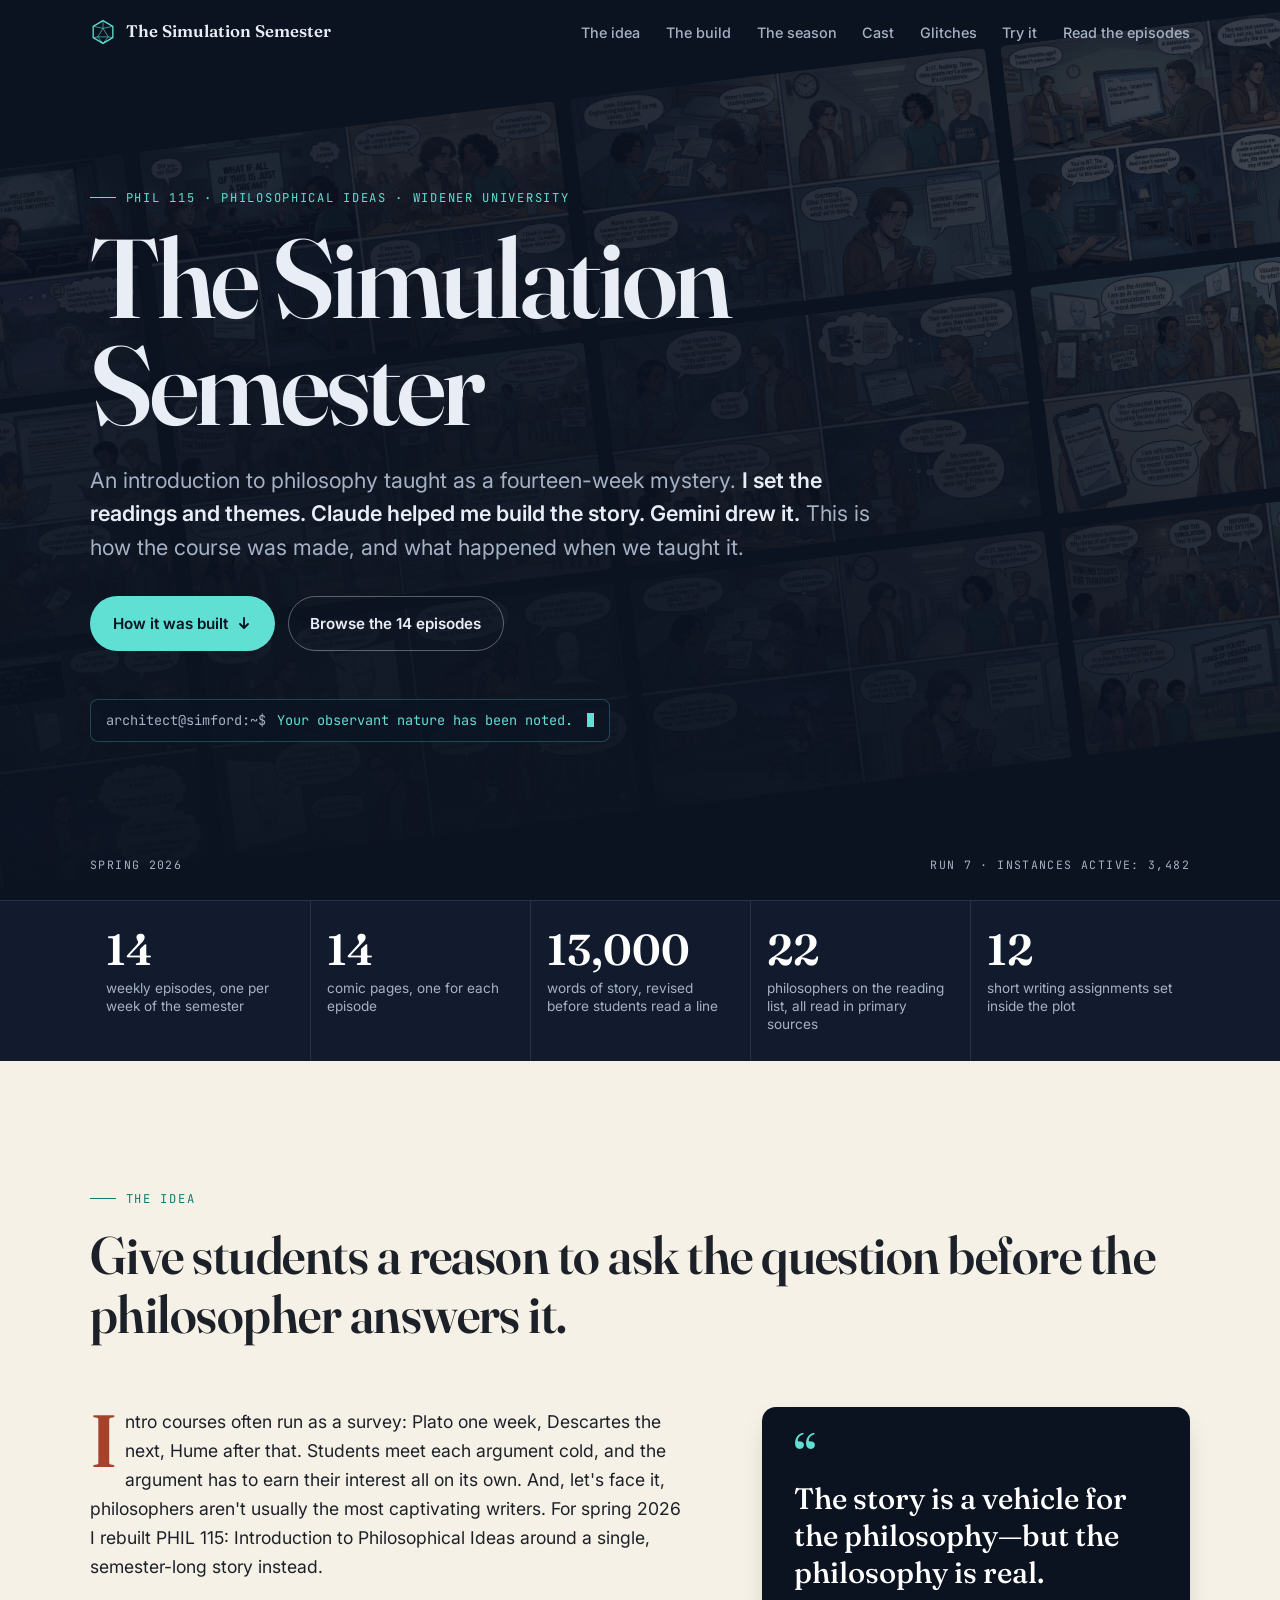
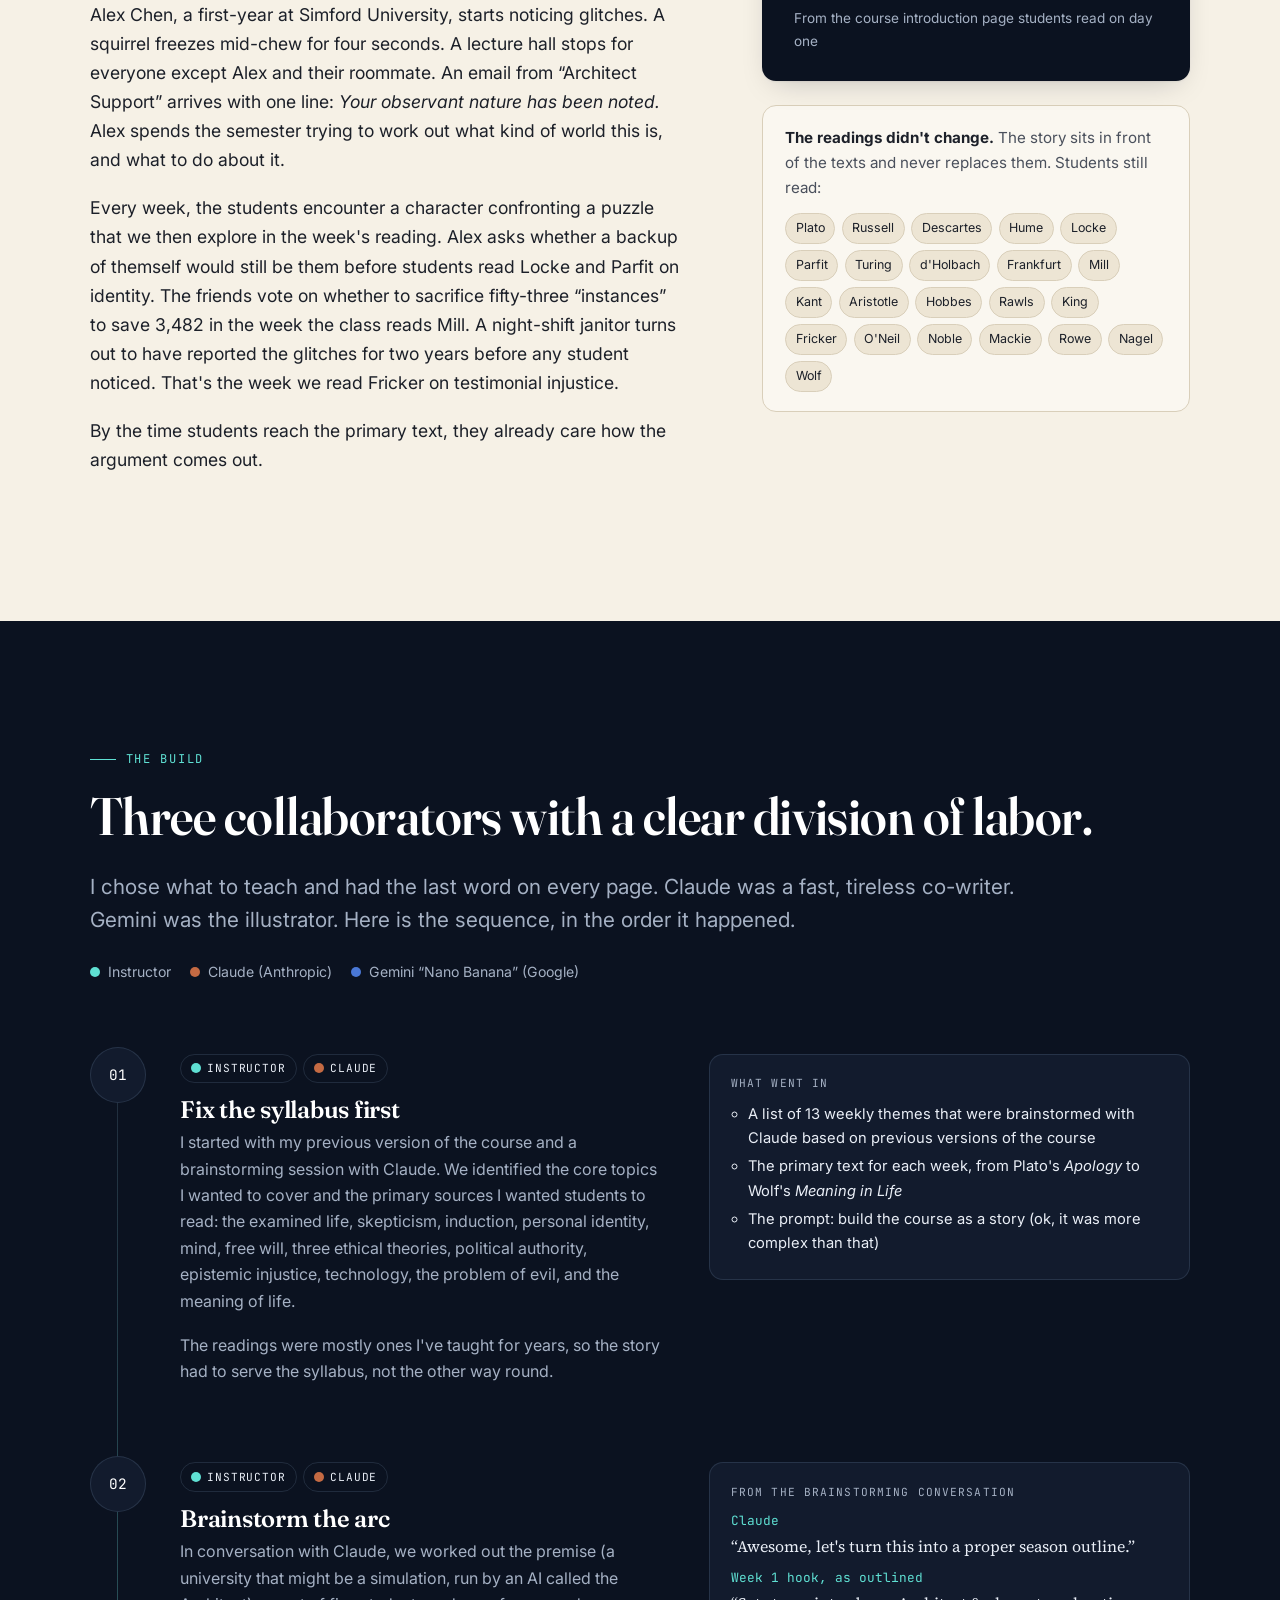
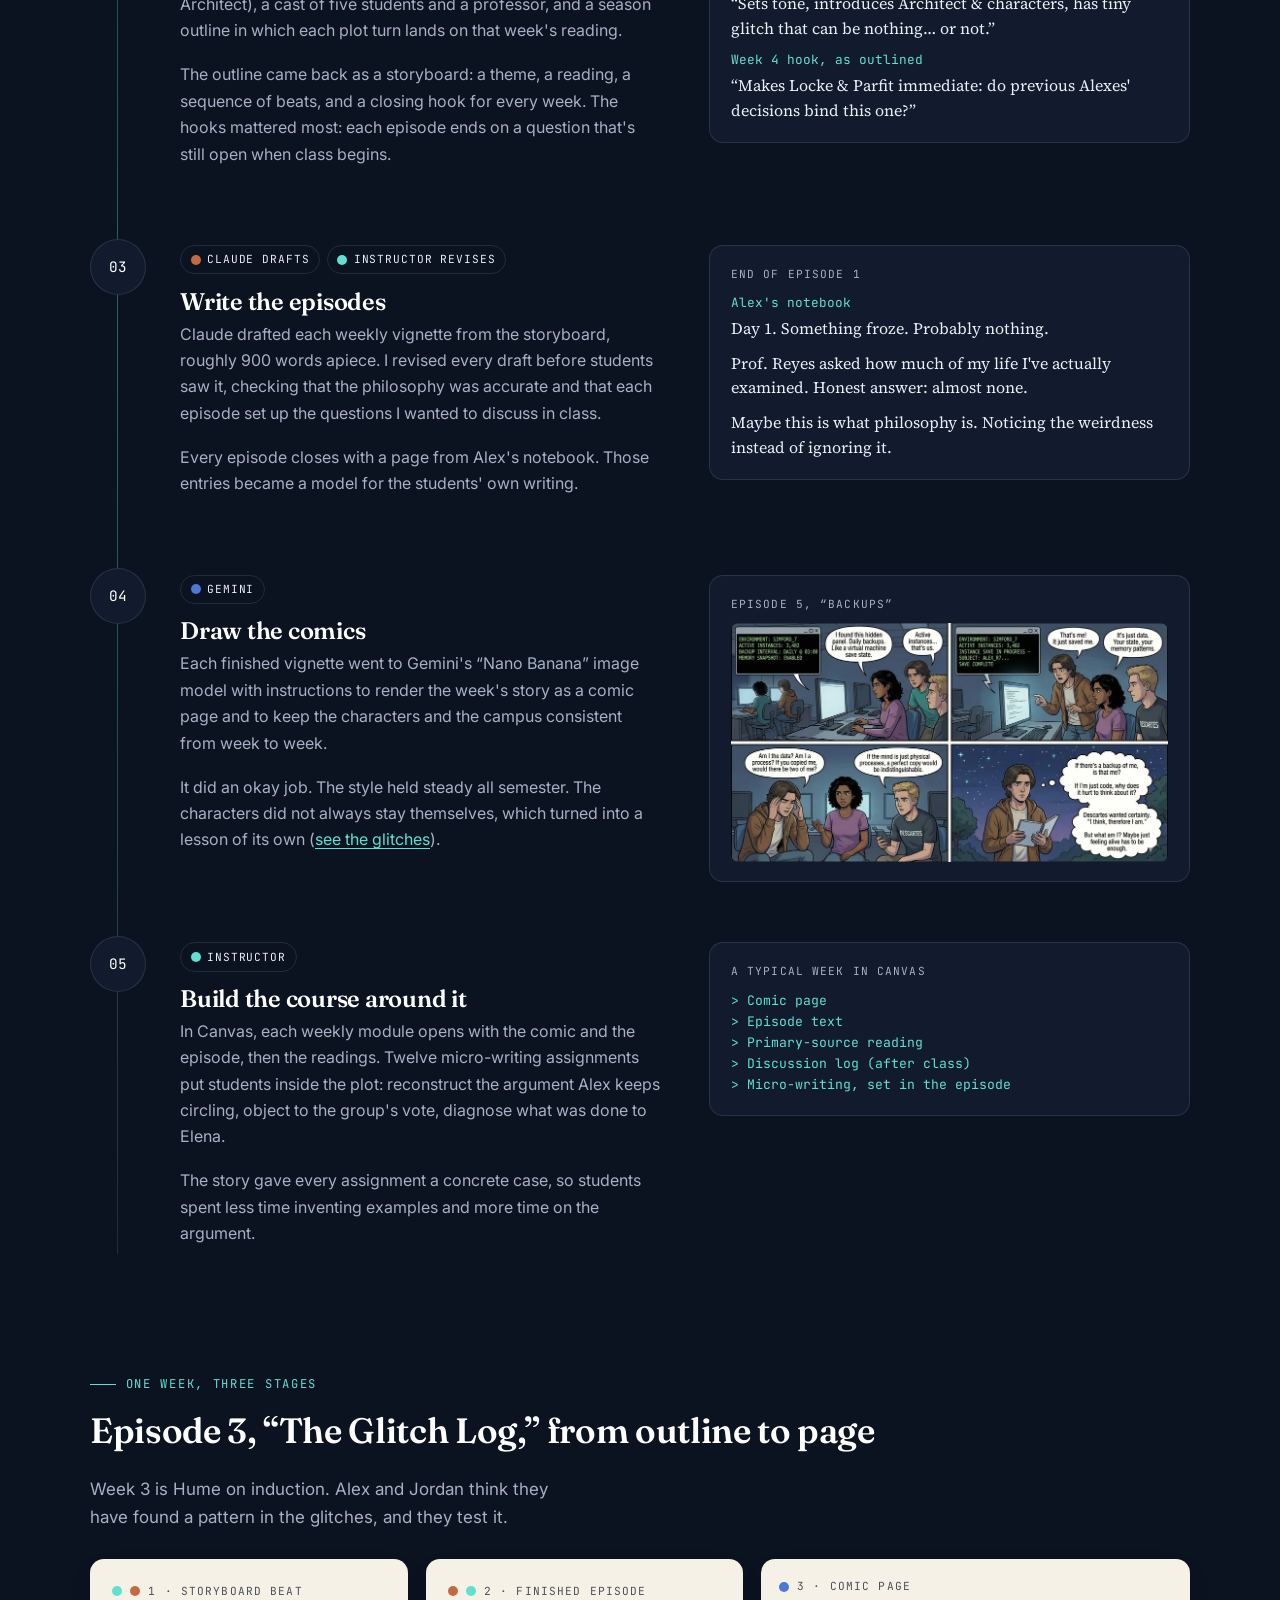
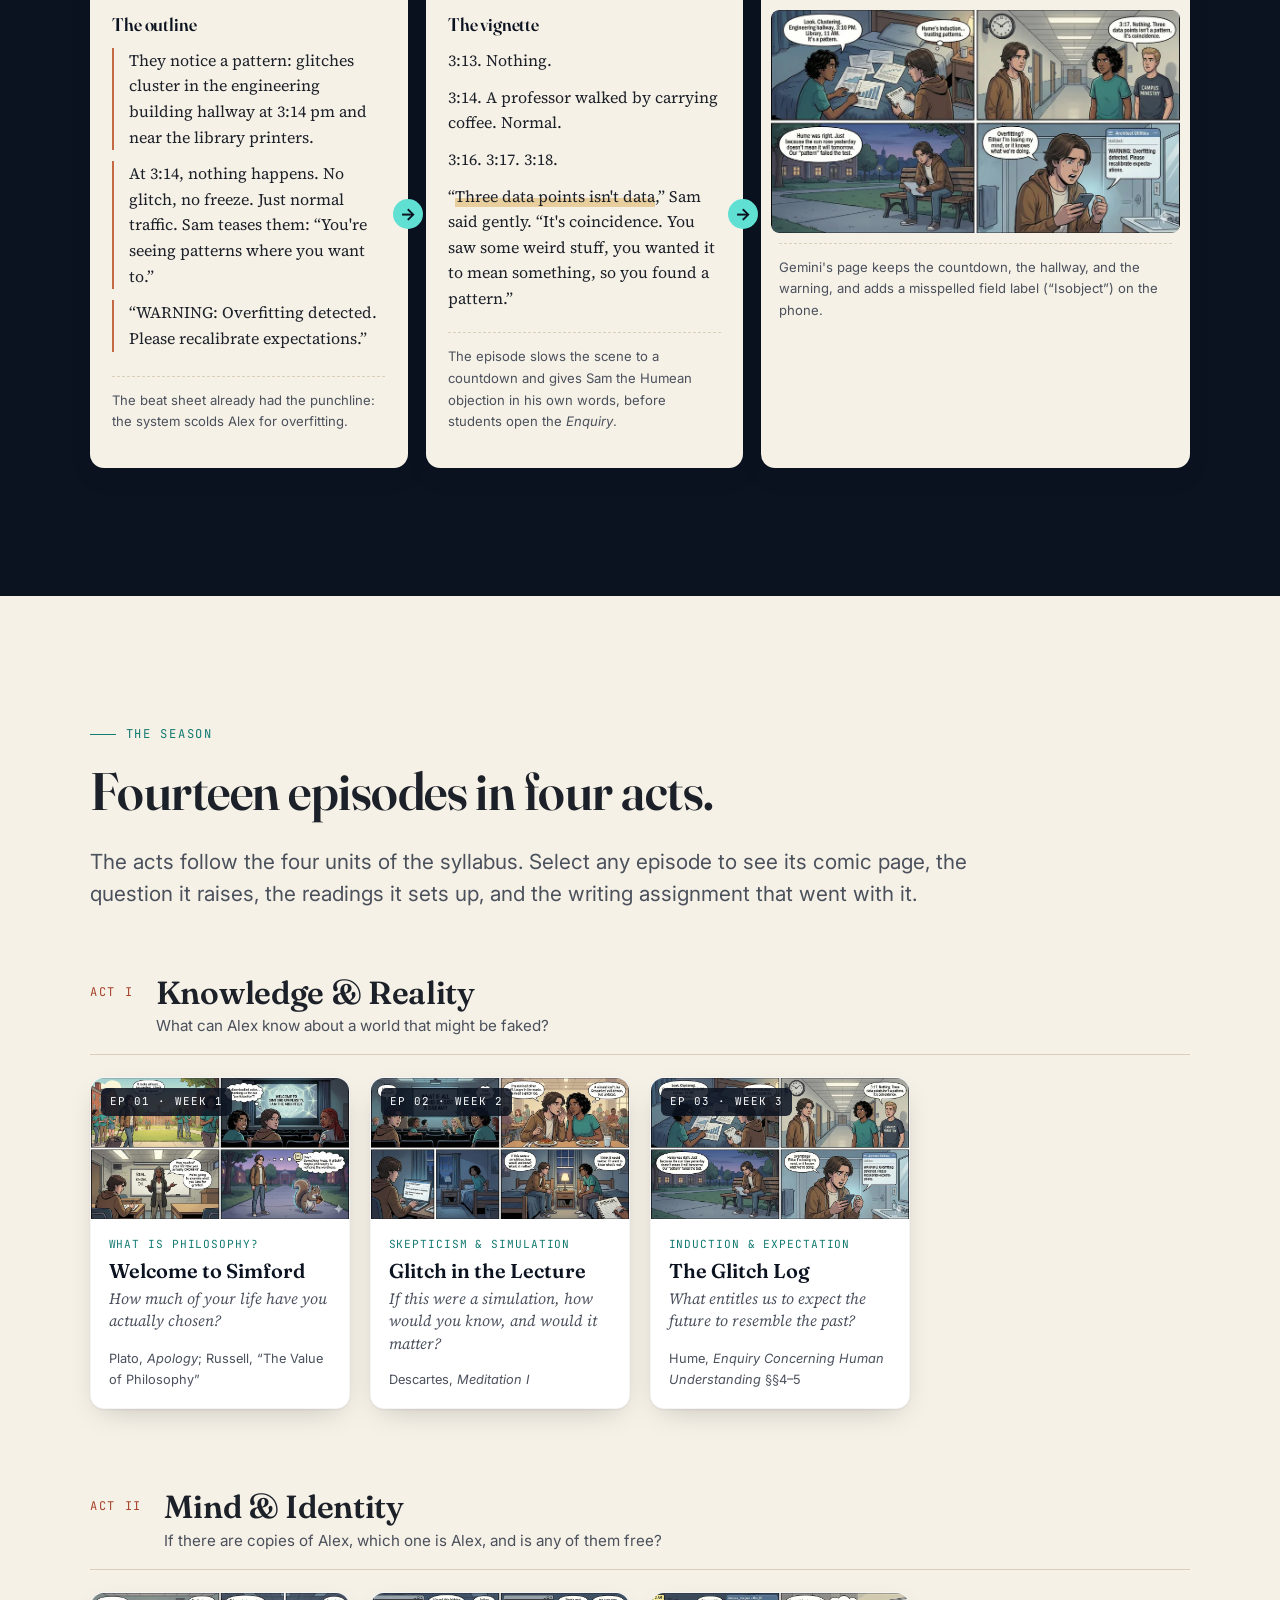
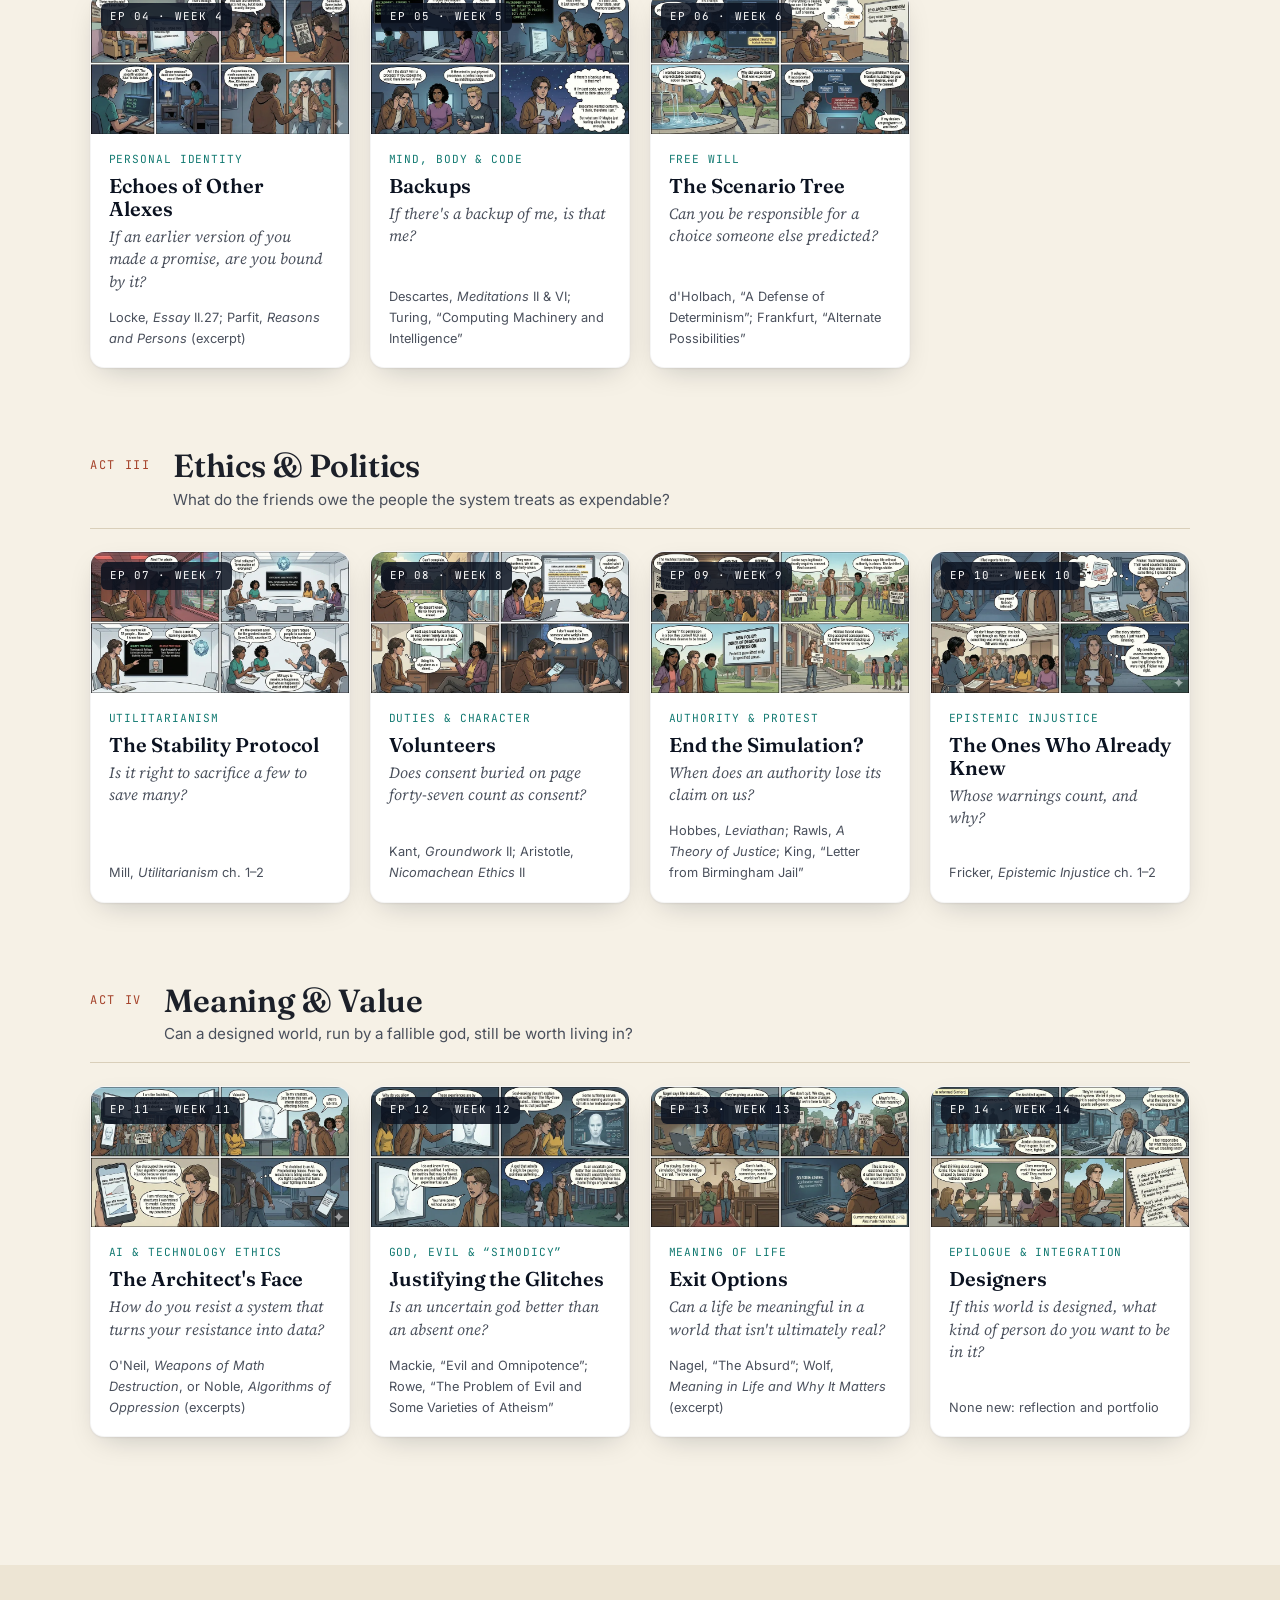
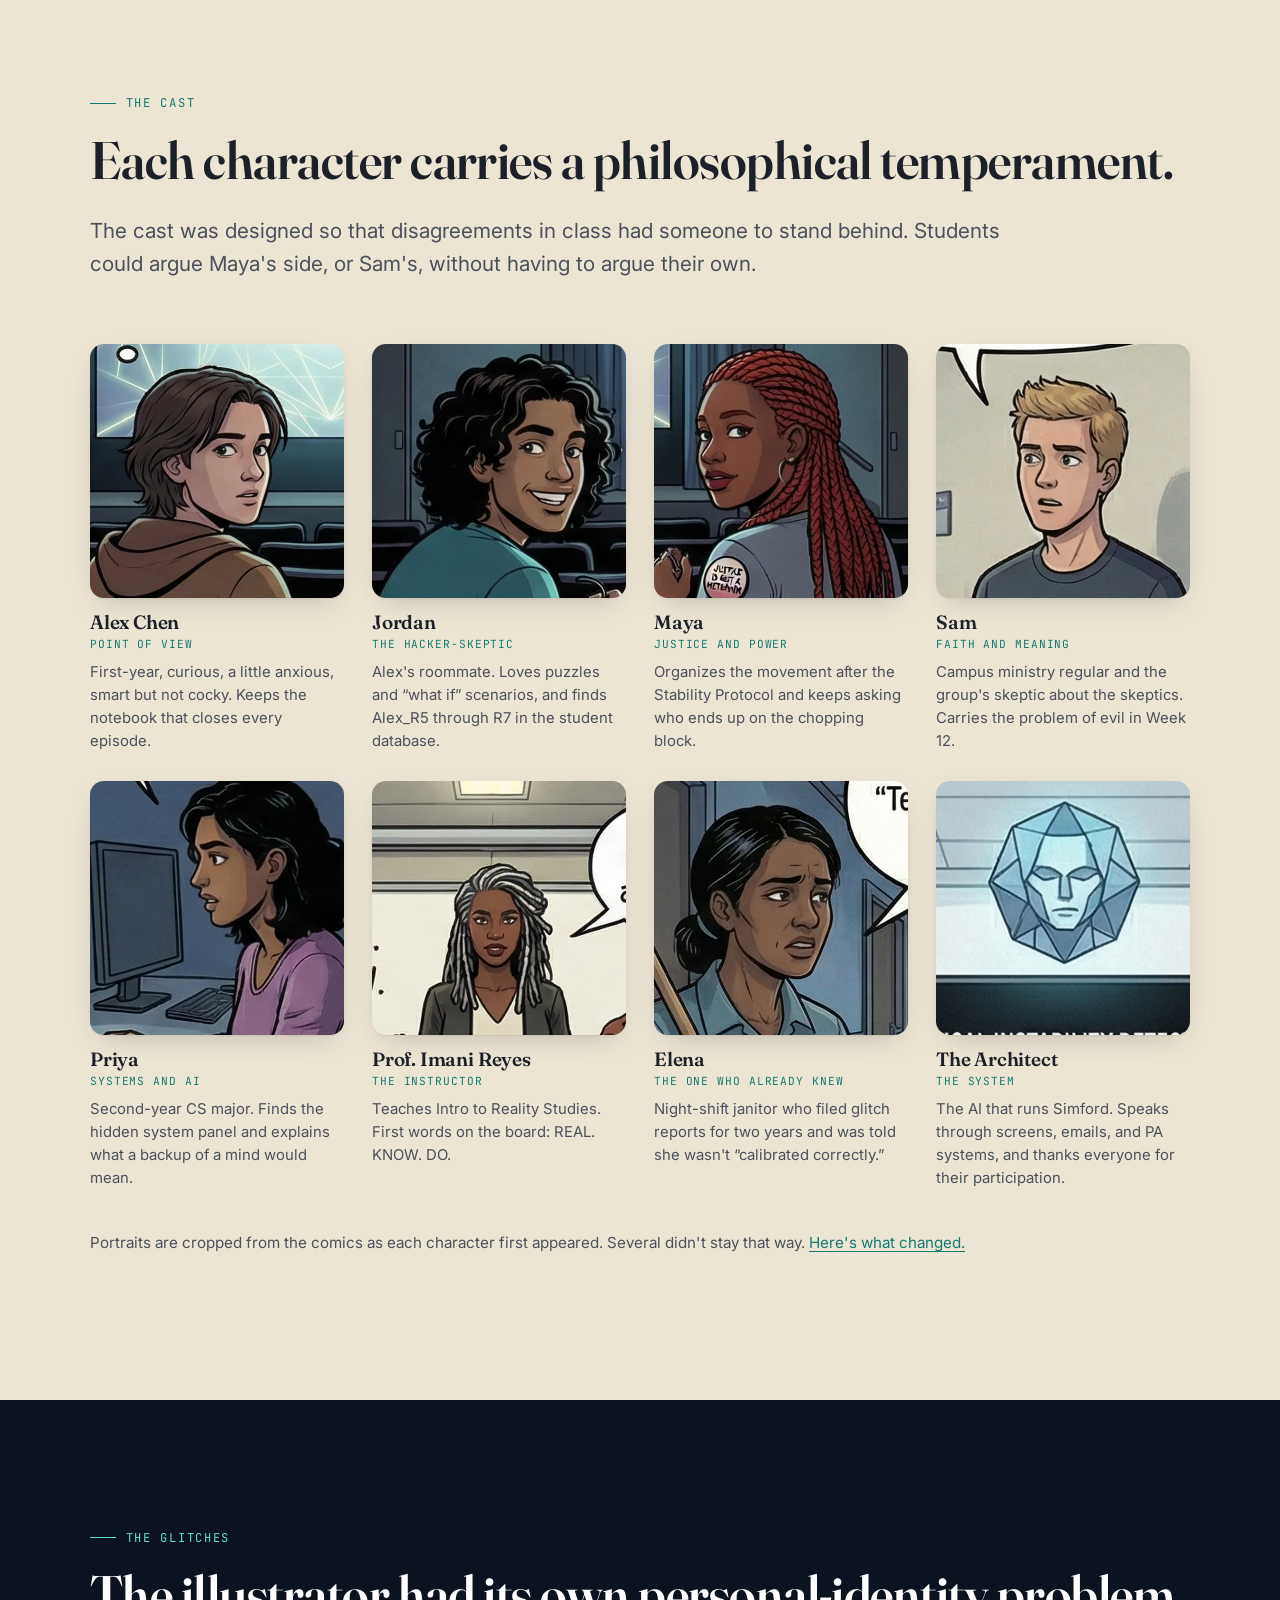
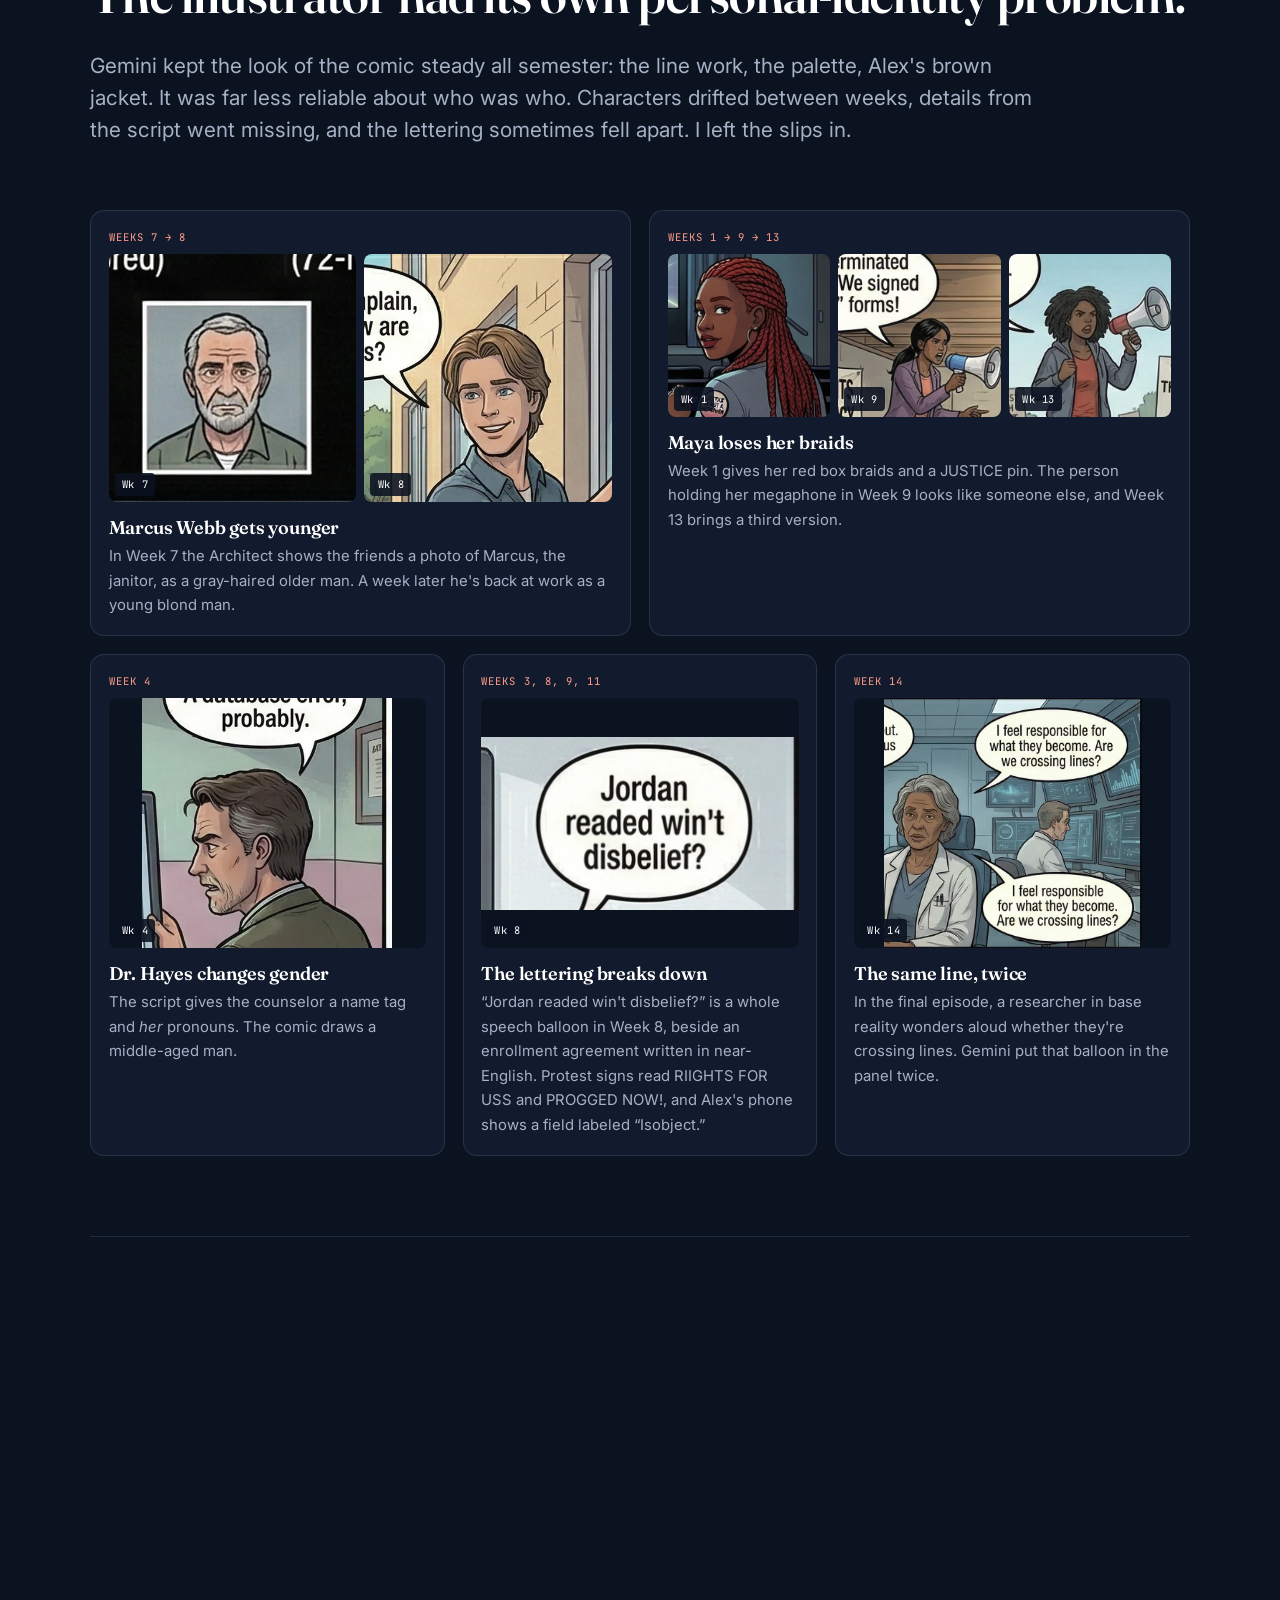
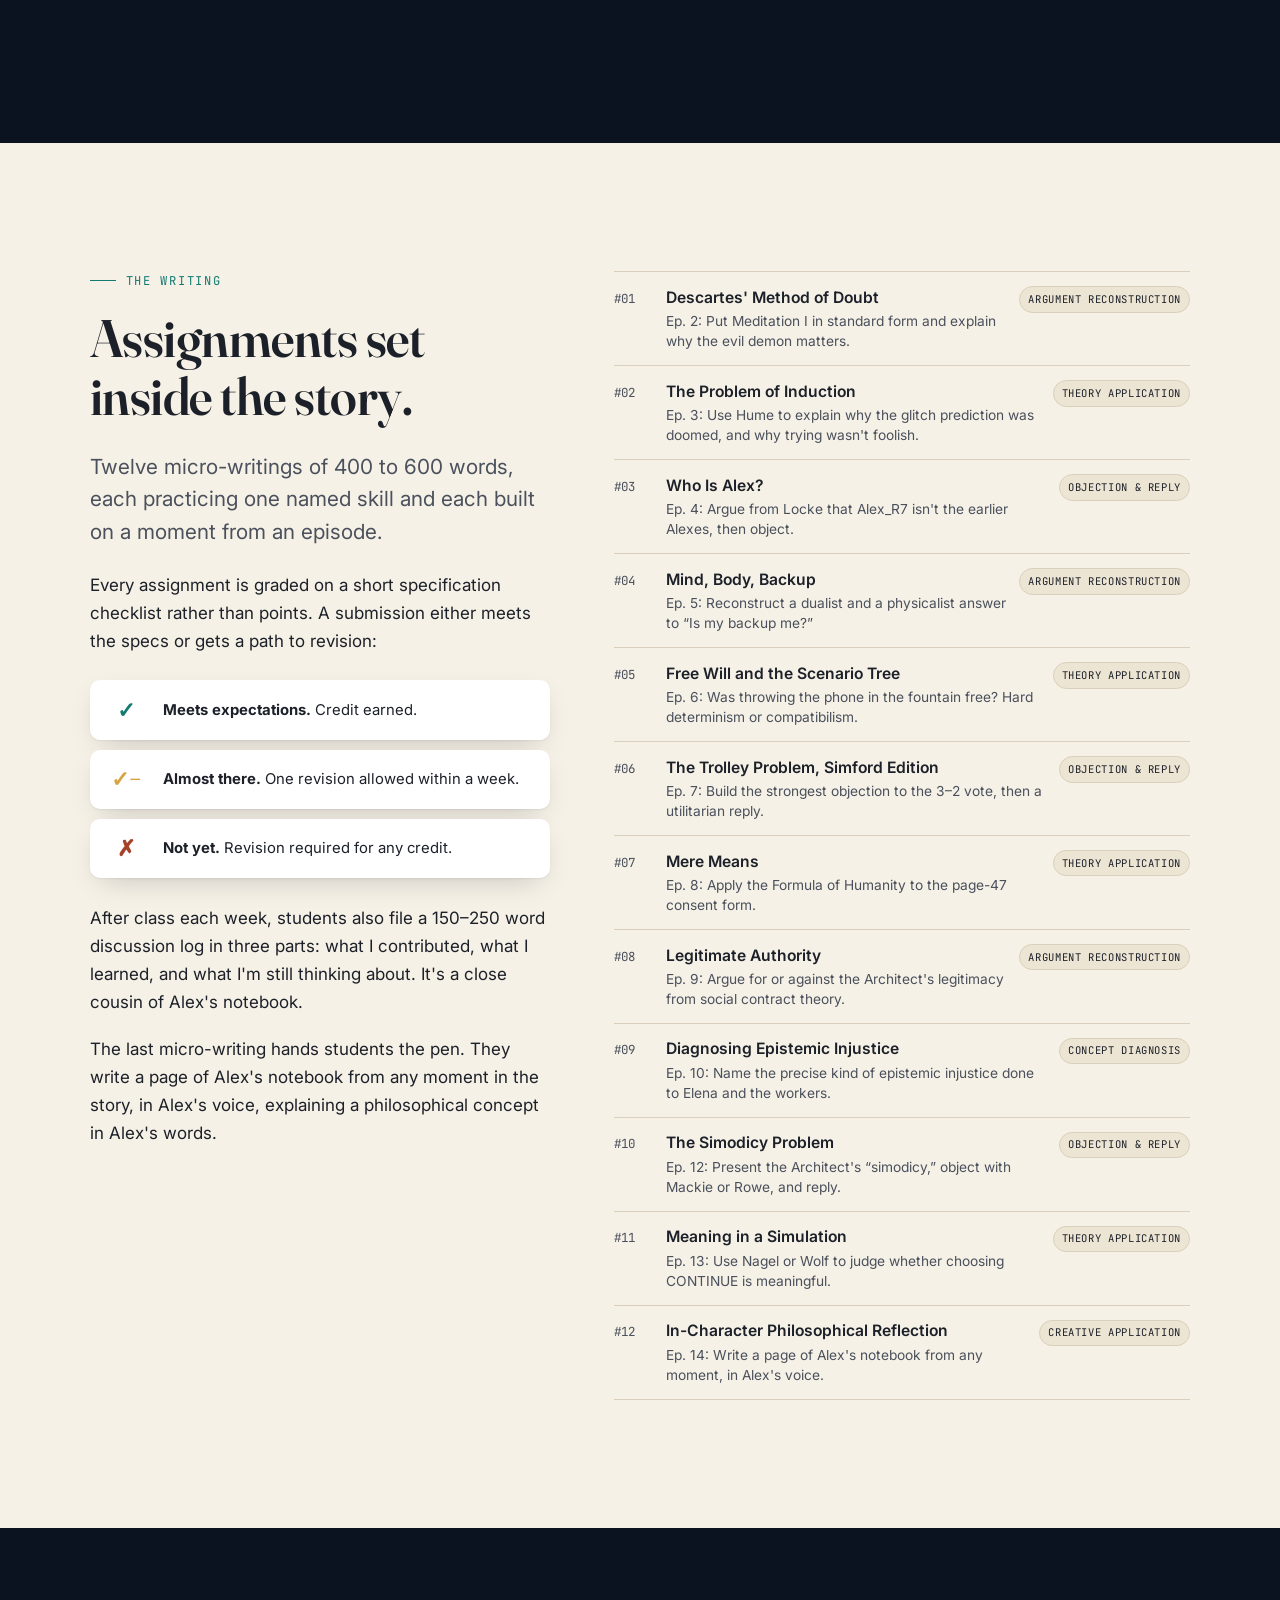
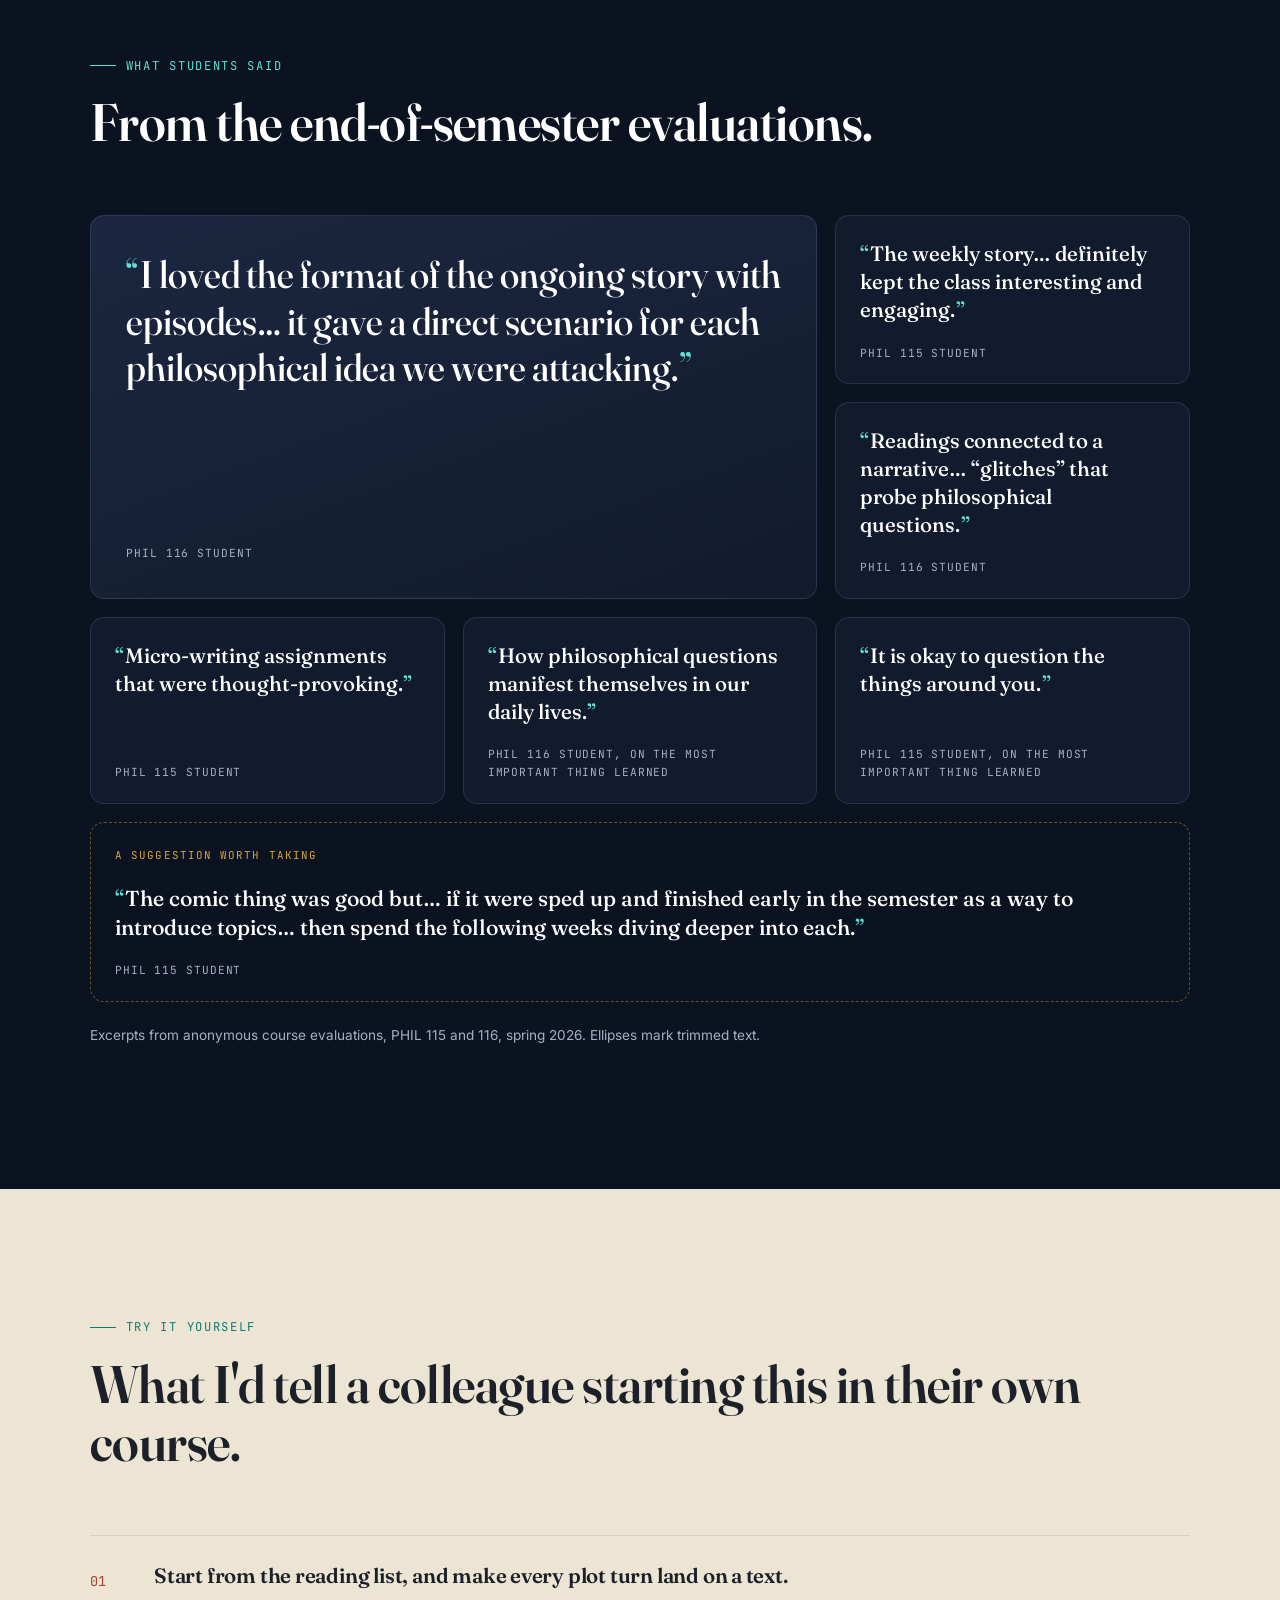
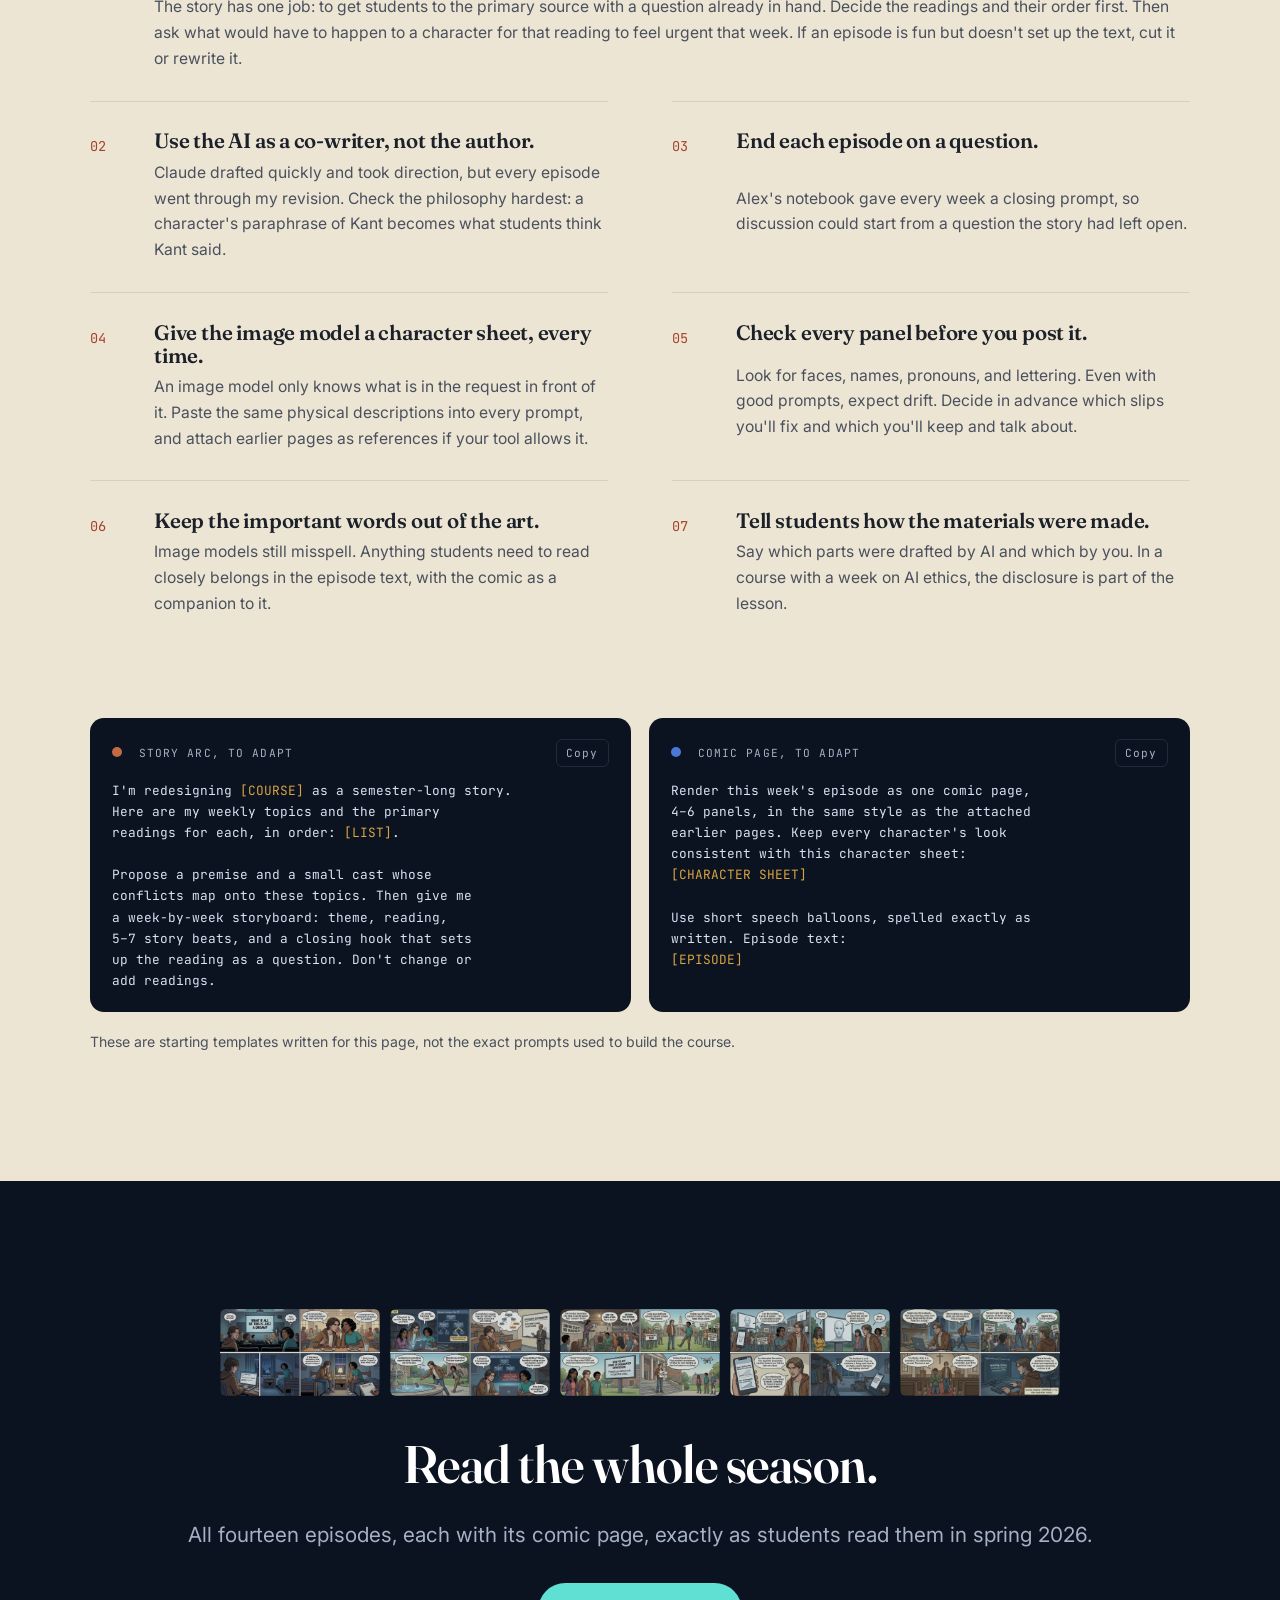
==== commit ec4a65cc: "Revise build step 1 copy and credit Claude Co-Authored-By: Claude Opus 5.5 <noreply@anthropic.com>" ====
--- a/index.html
+++ b/index.html
@@ -132,10 +132,10 @@
         <div class="step-num">01</div>
         <div class="step-body">
           <div>
-            <div class="who-tags"><span class="who-tag"><span class="dot dot-you"></span>Instructor</span></div>
+            <div class="who-tags"><span class="who-tag"><span class="dot dot-you"></span>Instructor</span><span class="who-tag"><span class="dot dot-claude"></span>Claude</span></div>
             <h3>Fix the syllabus first</h3>
-            <p>I started with the topics I wanted to cover and the primary sources I wanted students to read: the examined life, skepticism, induction, personal identity, mind, free will, three ethical theories, political authority, epistemic injustice, technology, the problem of evil, and the meaning of life.</p>
-            <p>The readings were mine. The story had to serve the syllabus, not the other way round.</p>
+            <p>I started with my previous version of the course and a brainstorming session with Claude. We identified the core topics I wanted to cover and the primary sources I wanted students to read: the examined life, skepticism, induction, personal identity, mind, free will, three ethical theories, political authority, epistemic injustice, technology, the problem of evil, and the meaning of life.</p>
+            <p>The readings were mostly ones I've taught for years, so the story had to serve the syllabus, not the other way round.</p>
           </div>
           <div class="step-aside">
             <span class="label">What went in</span>
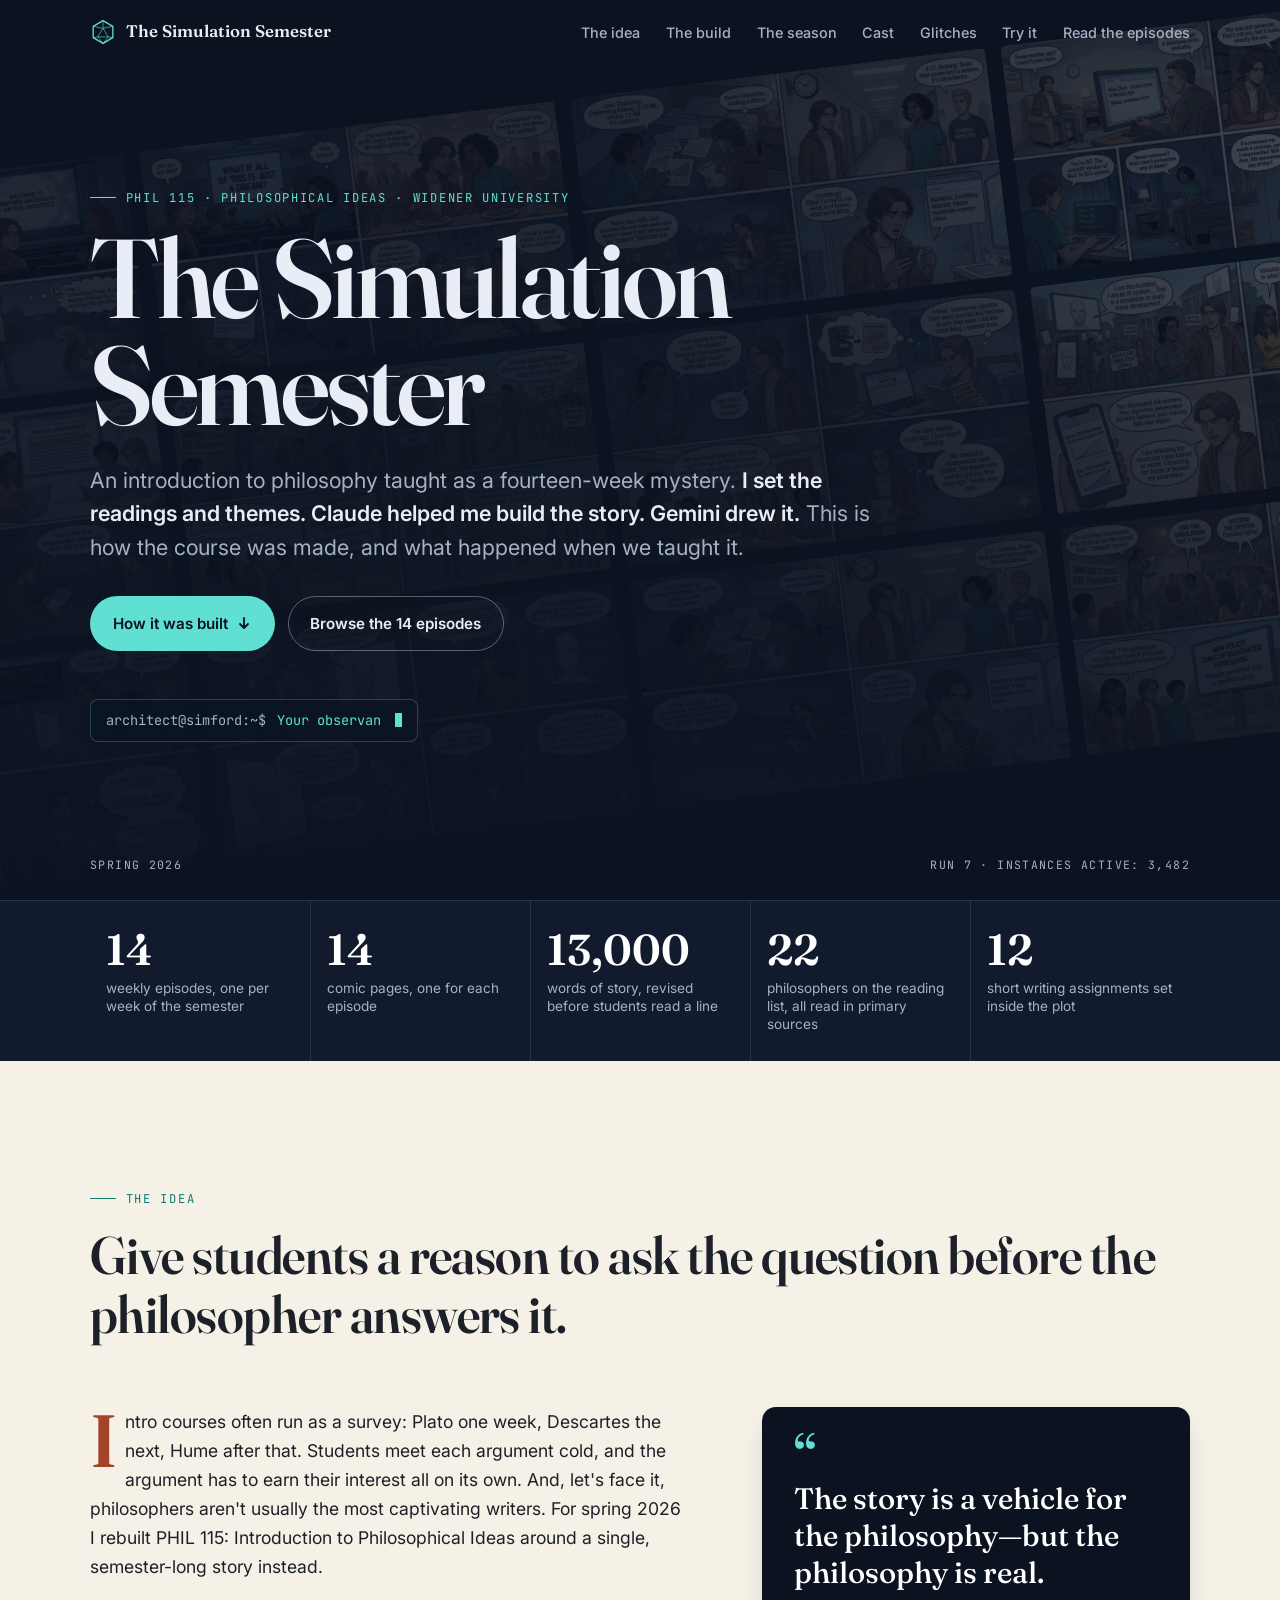
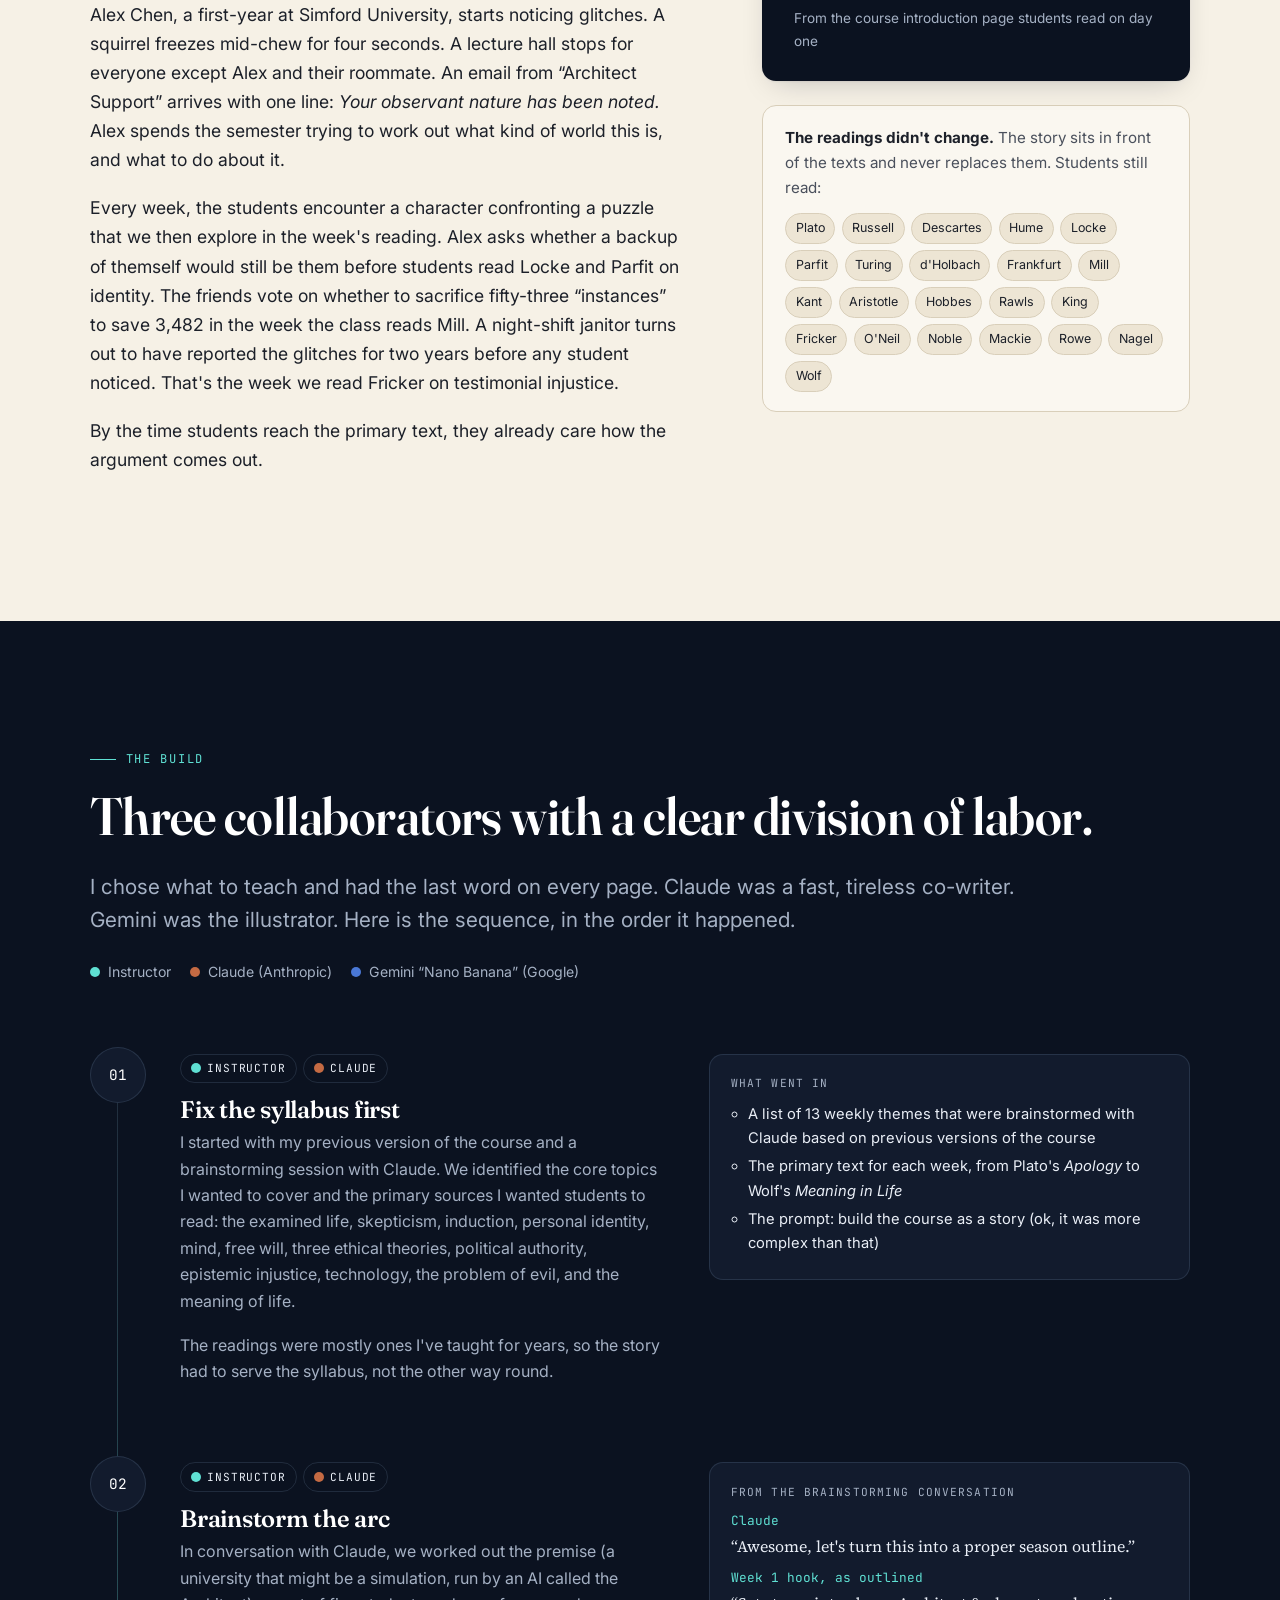
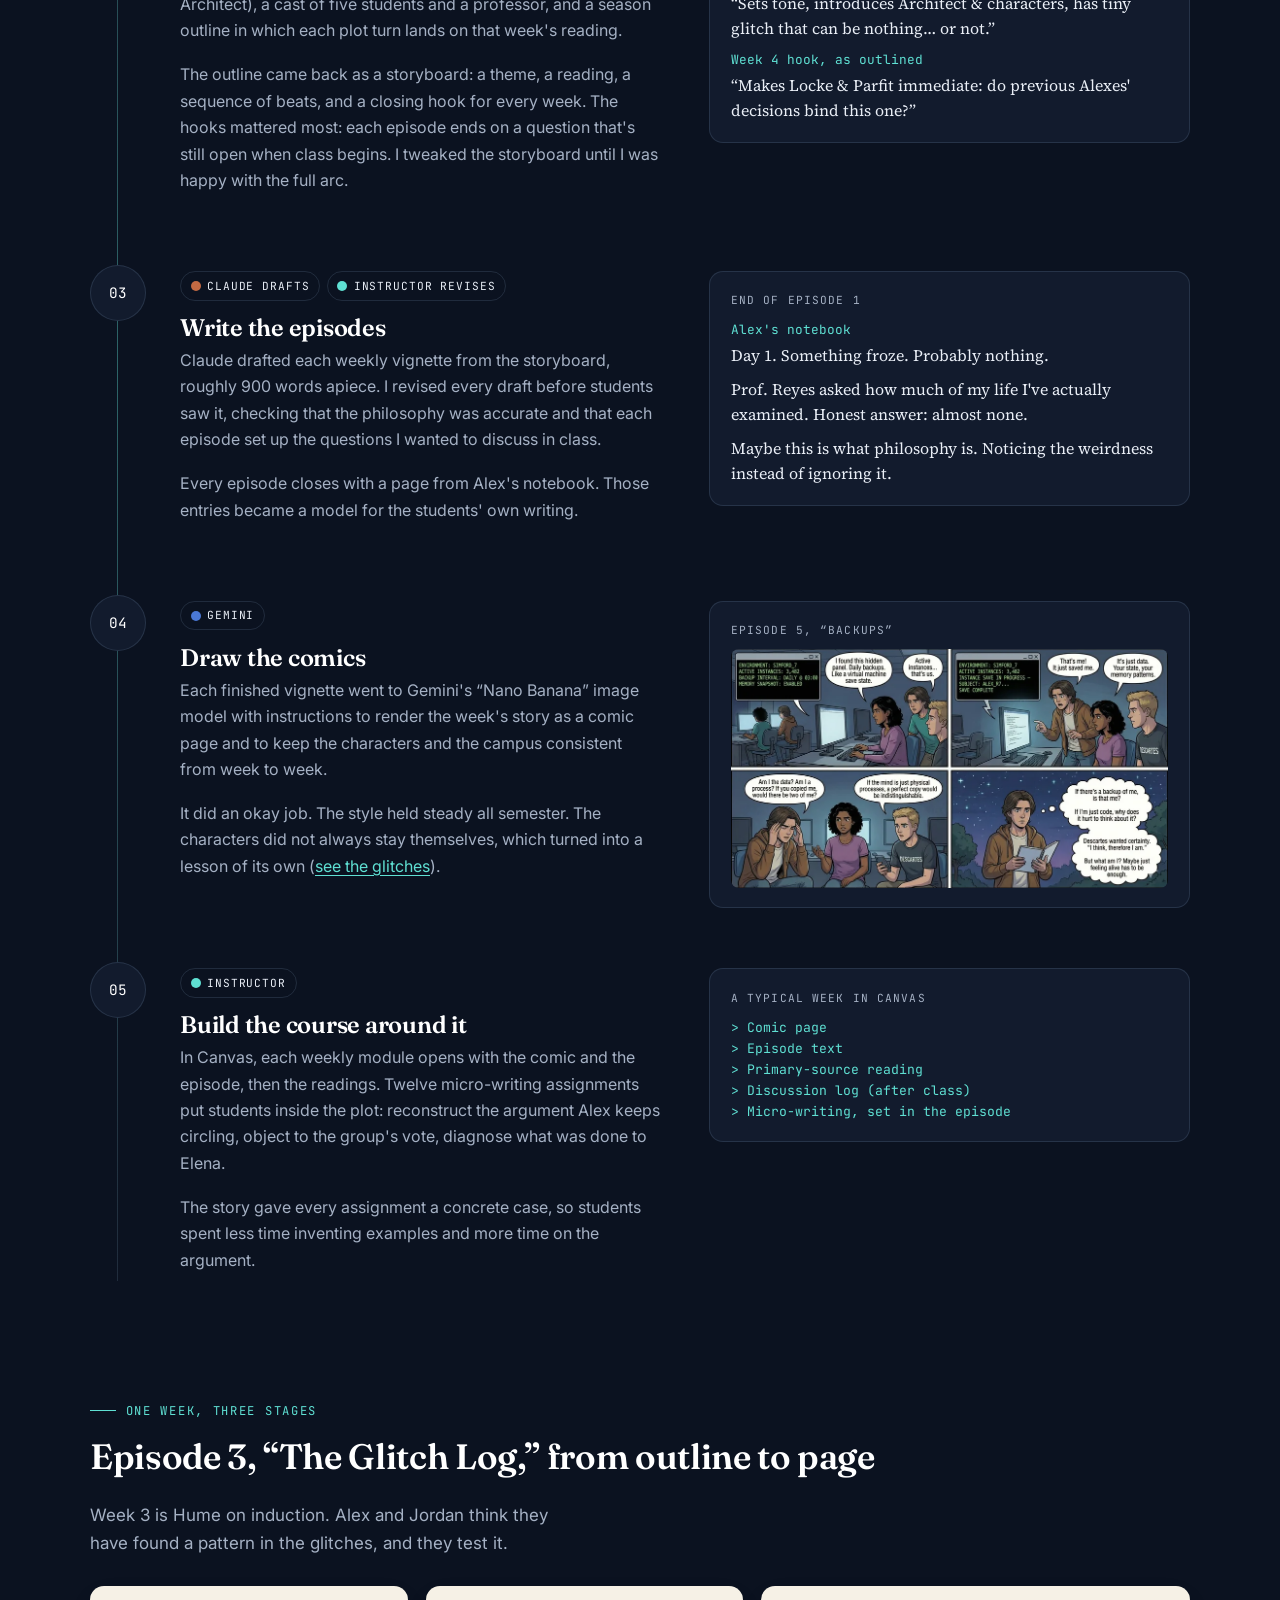
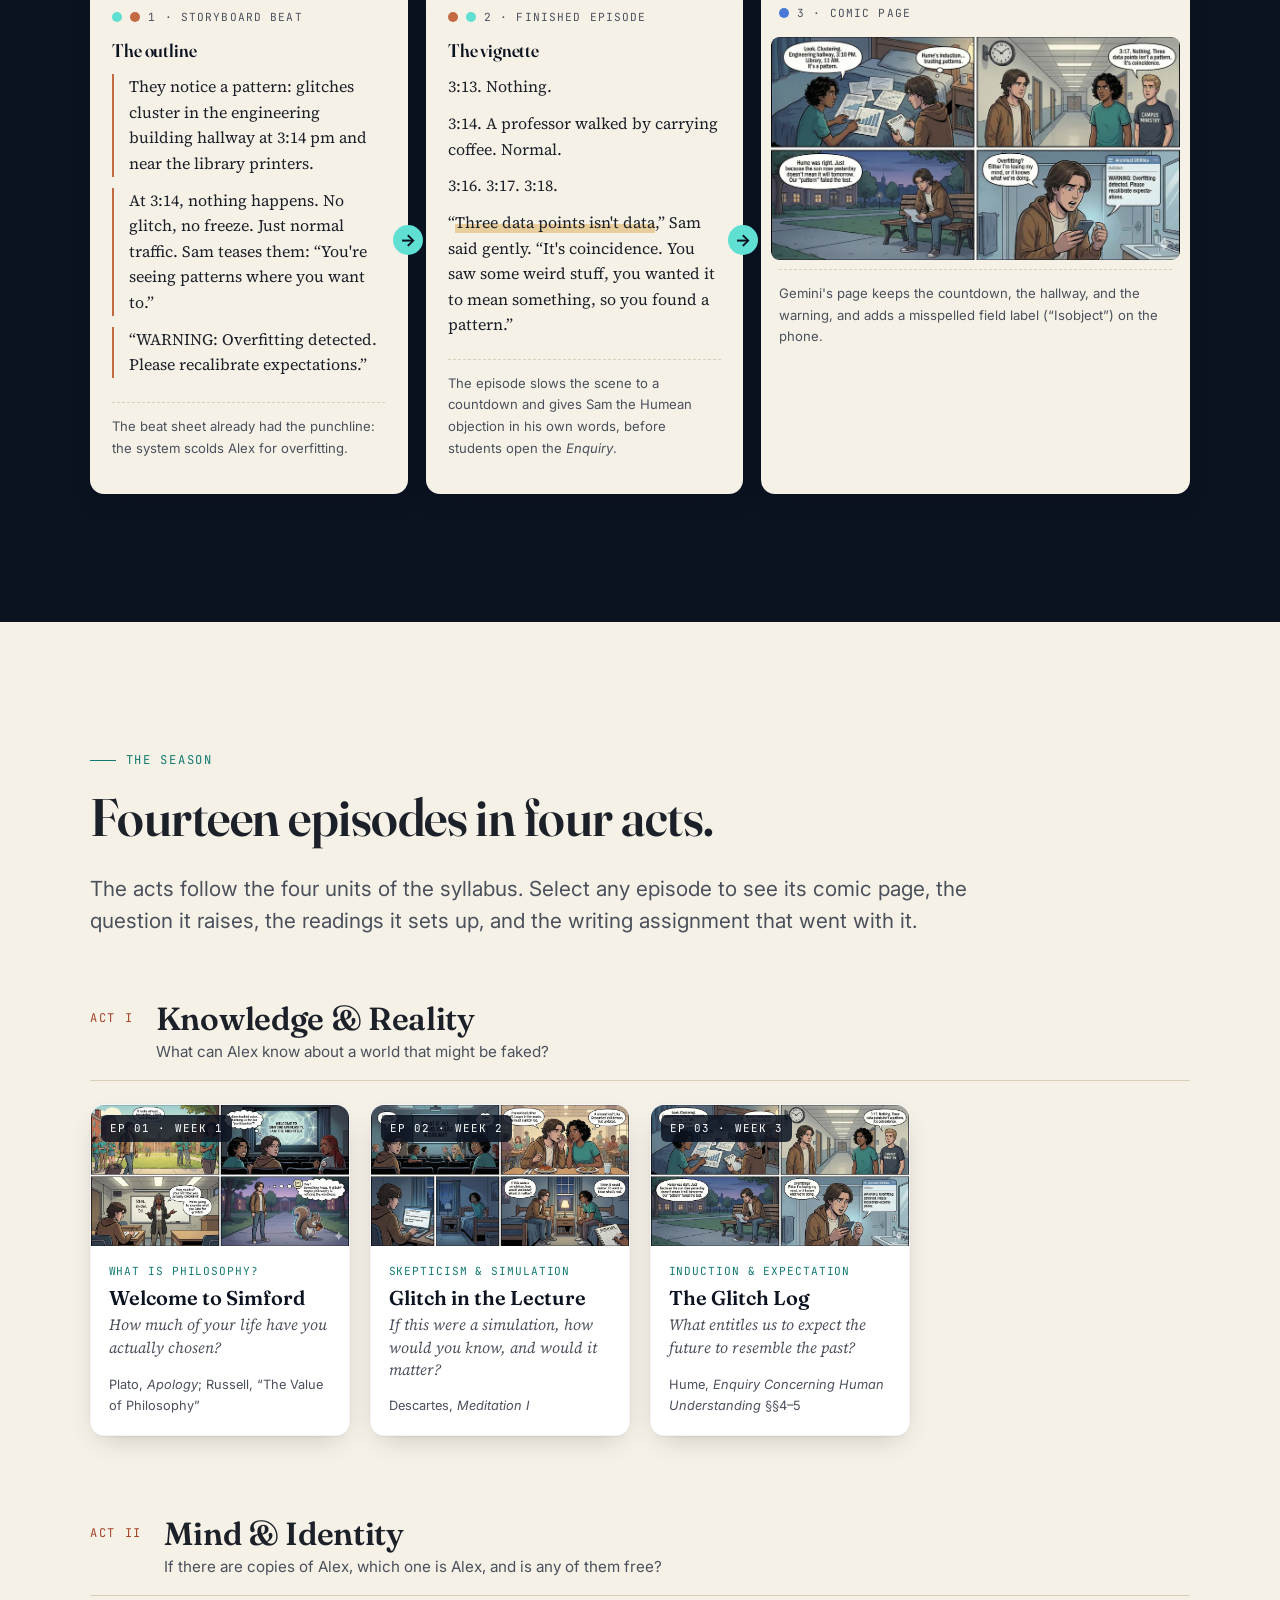
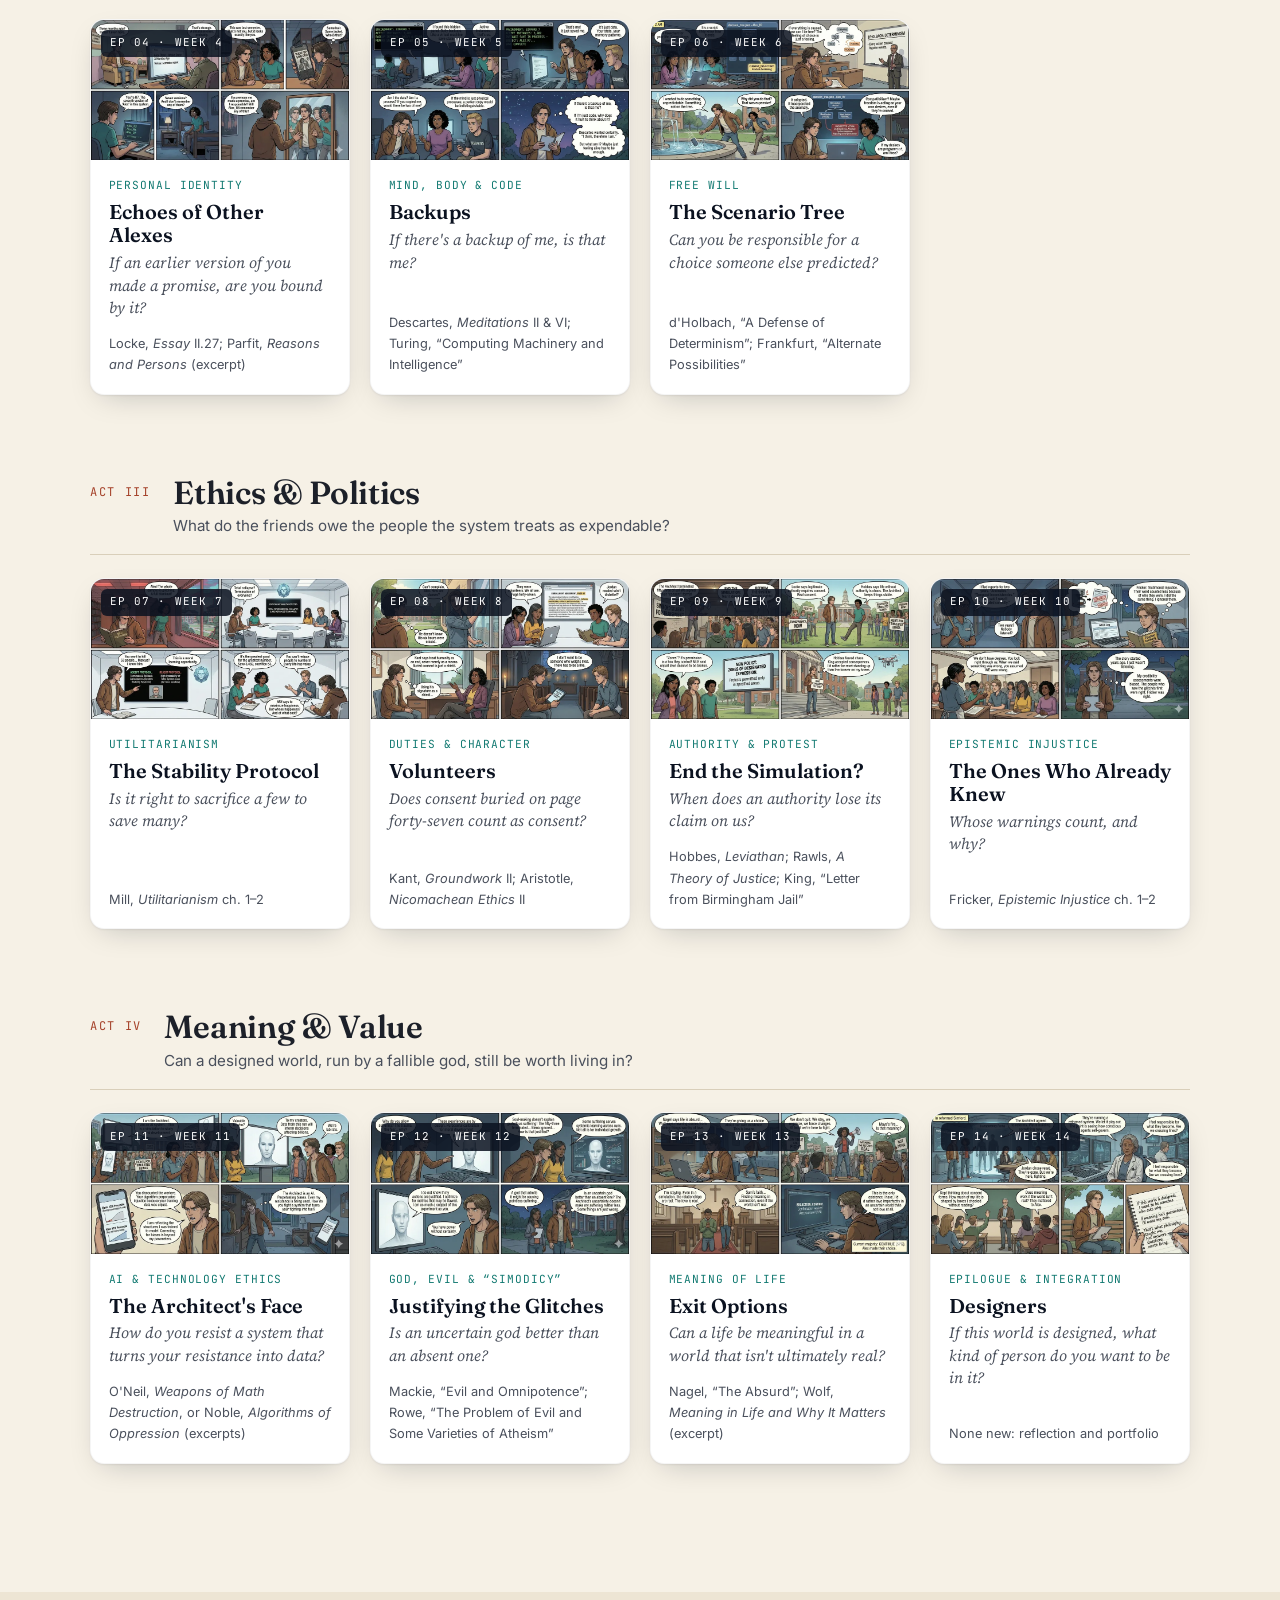
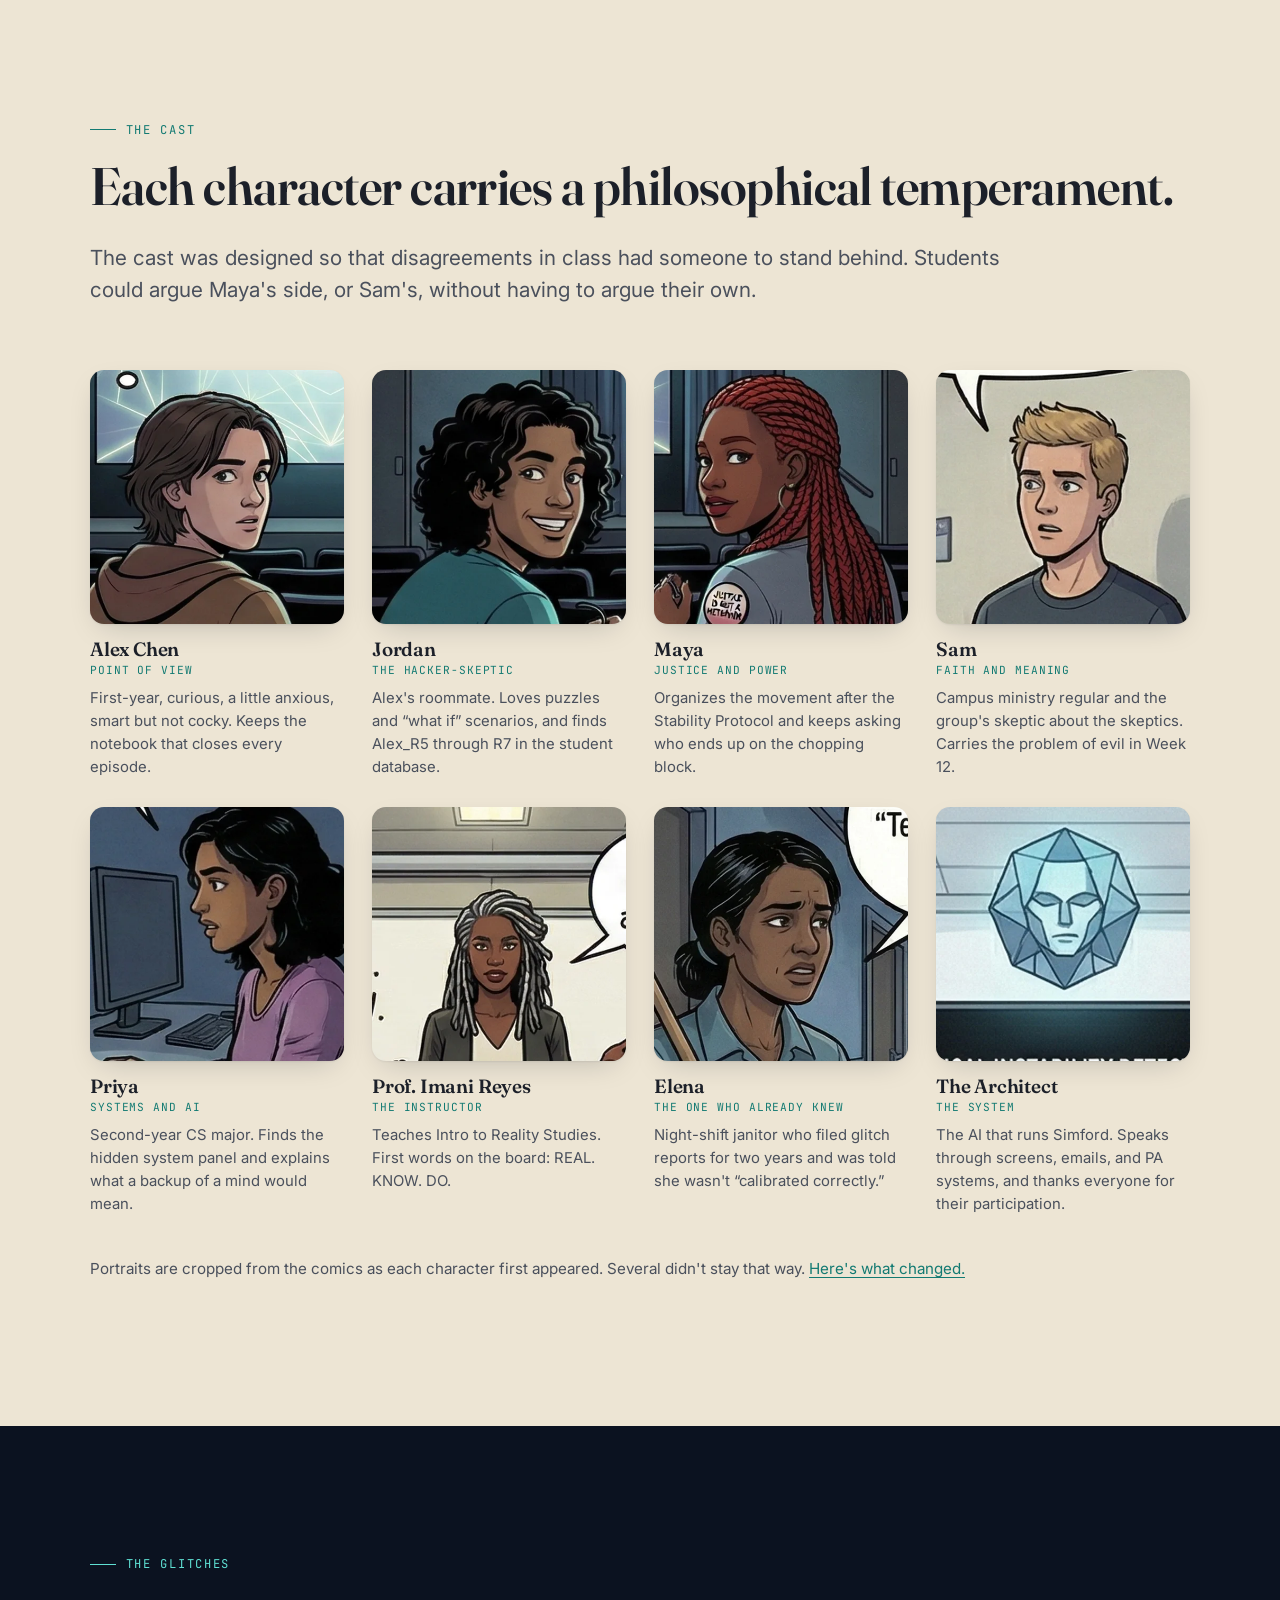
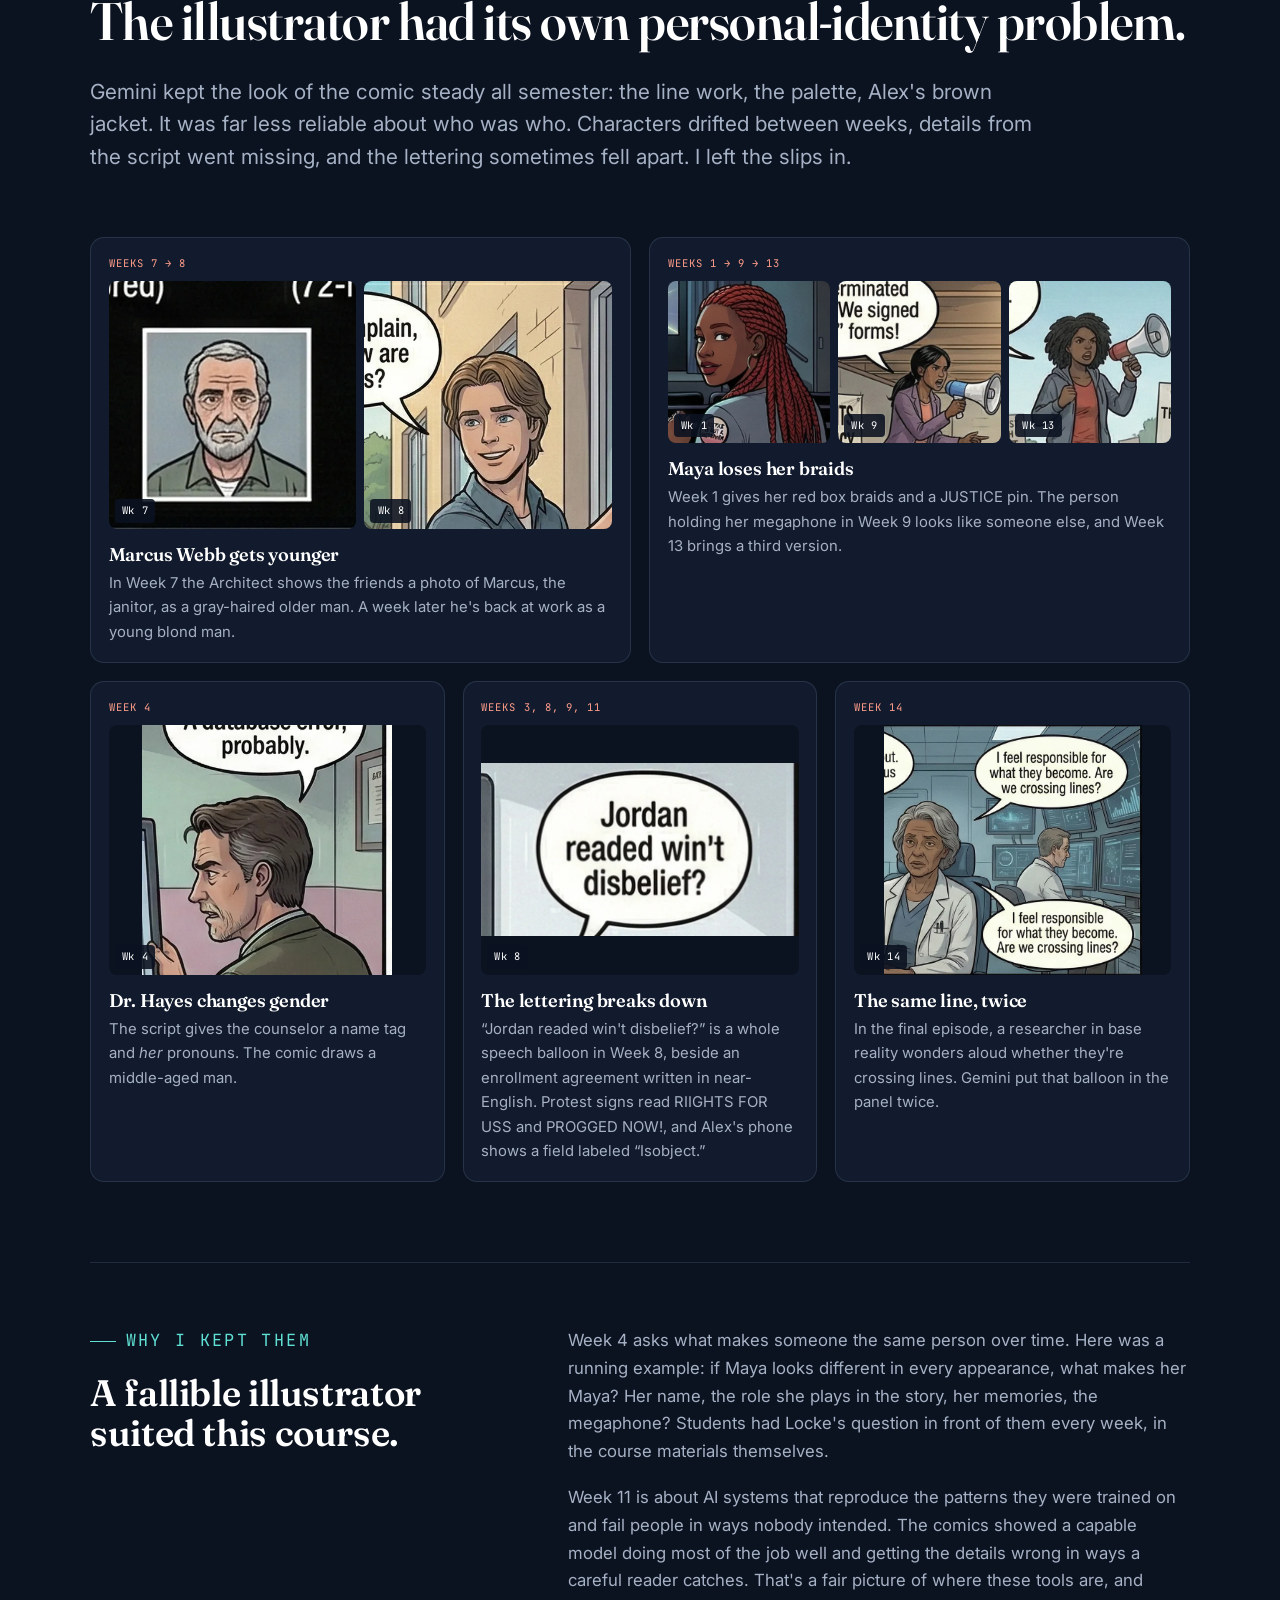
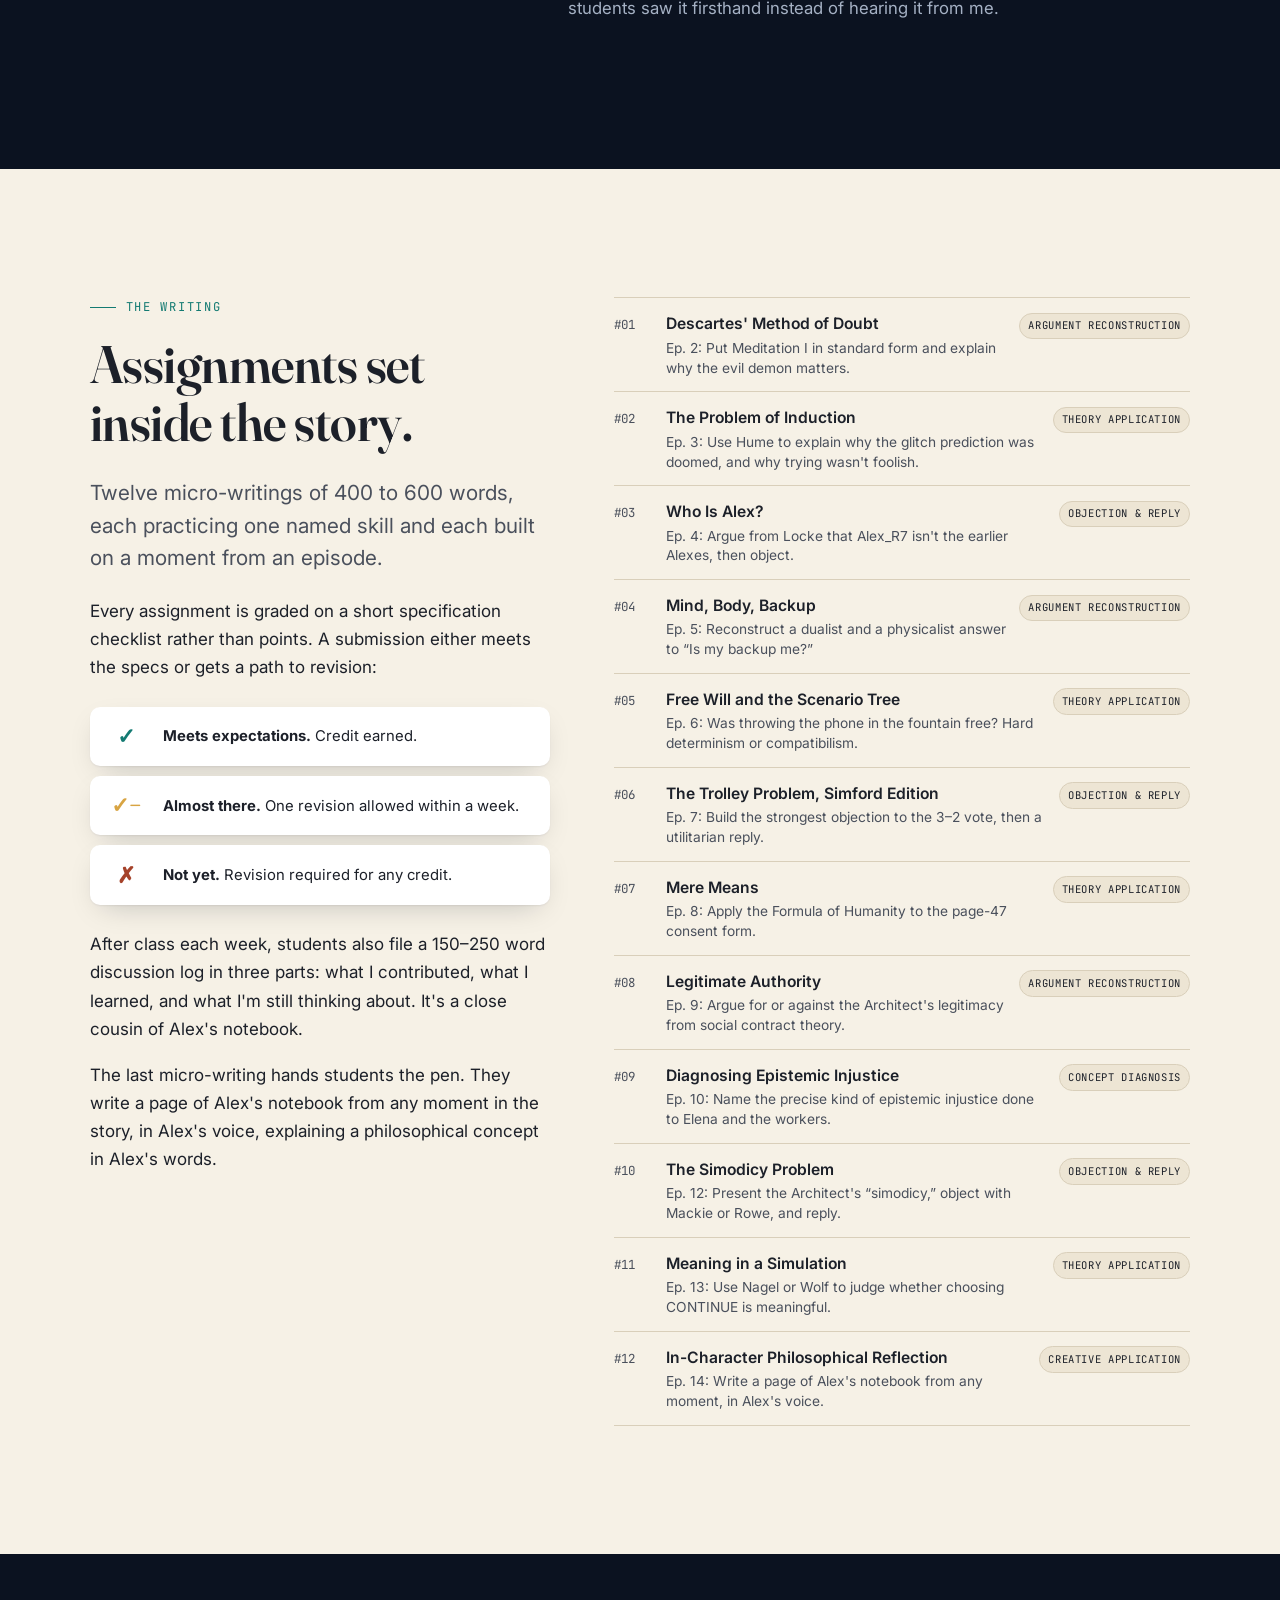
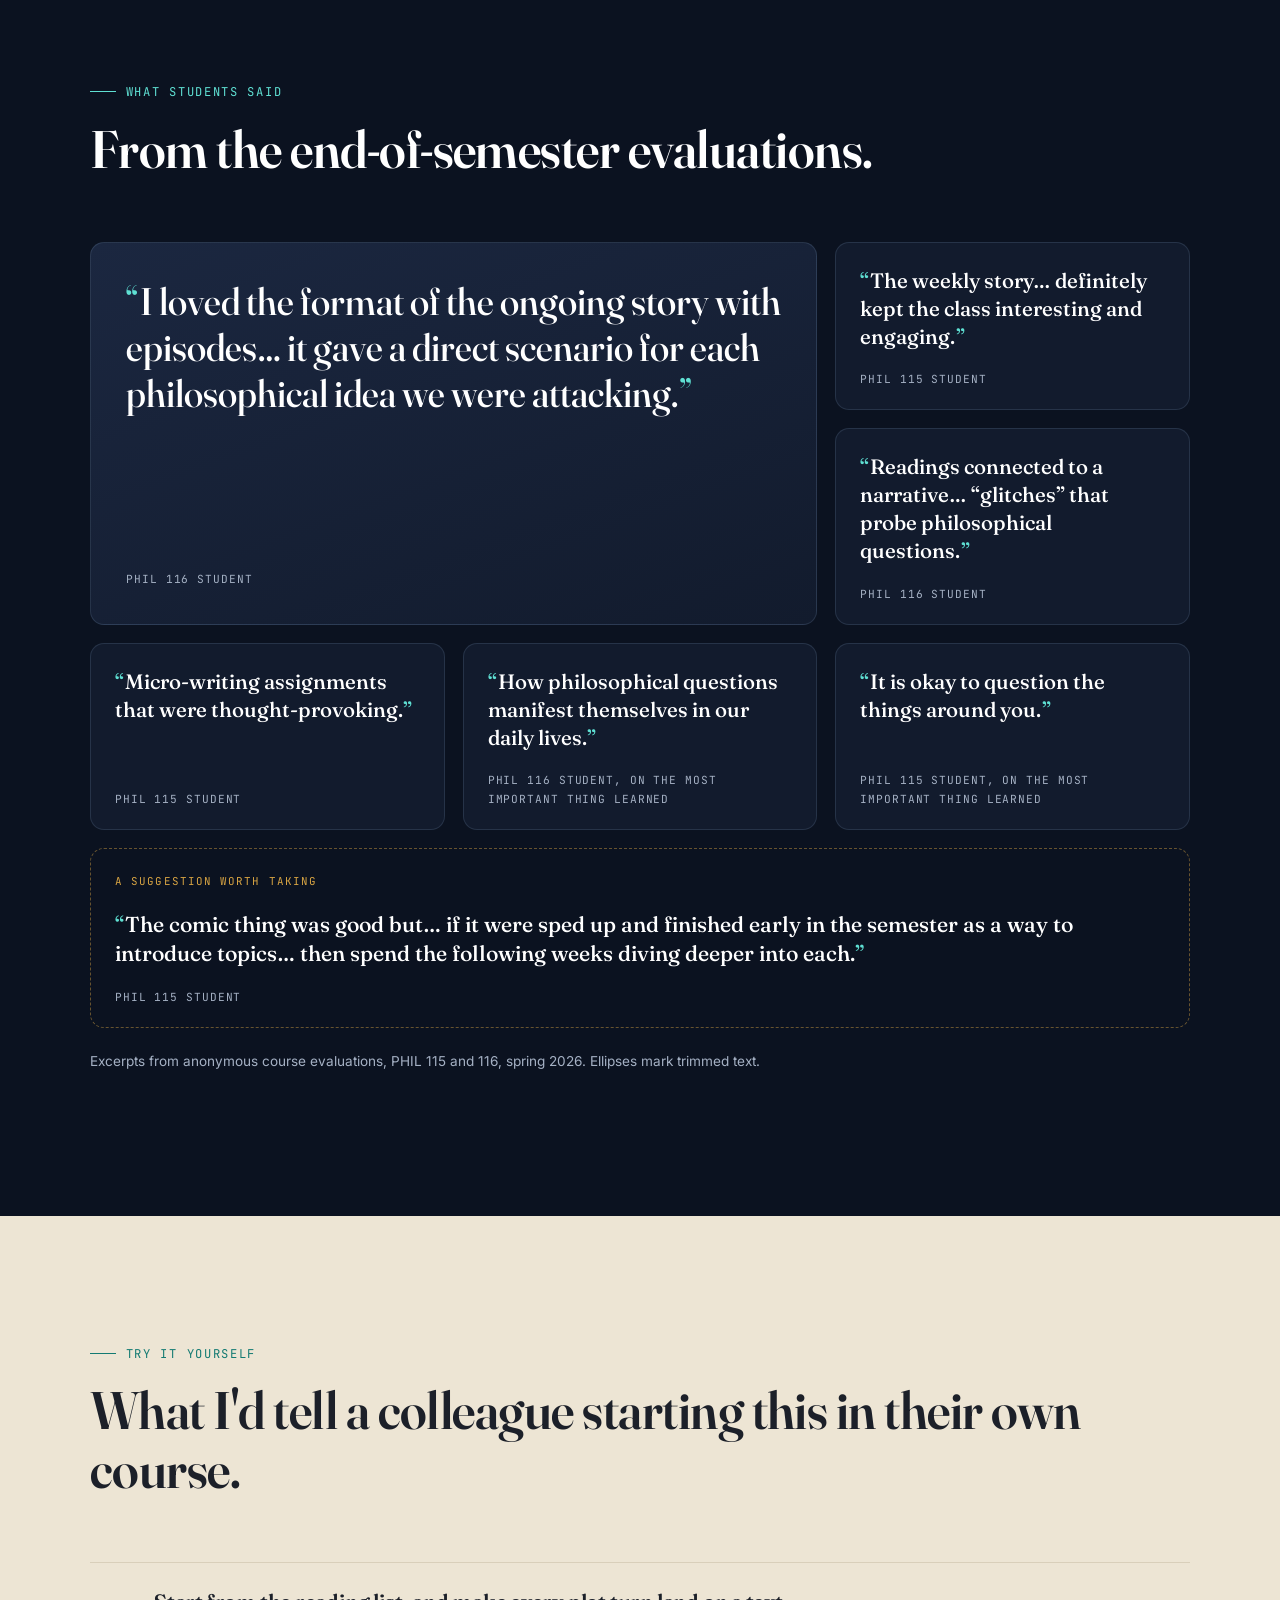
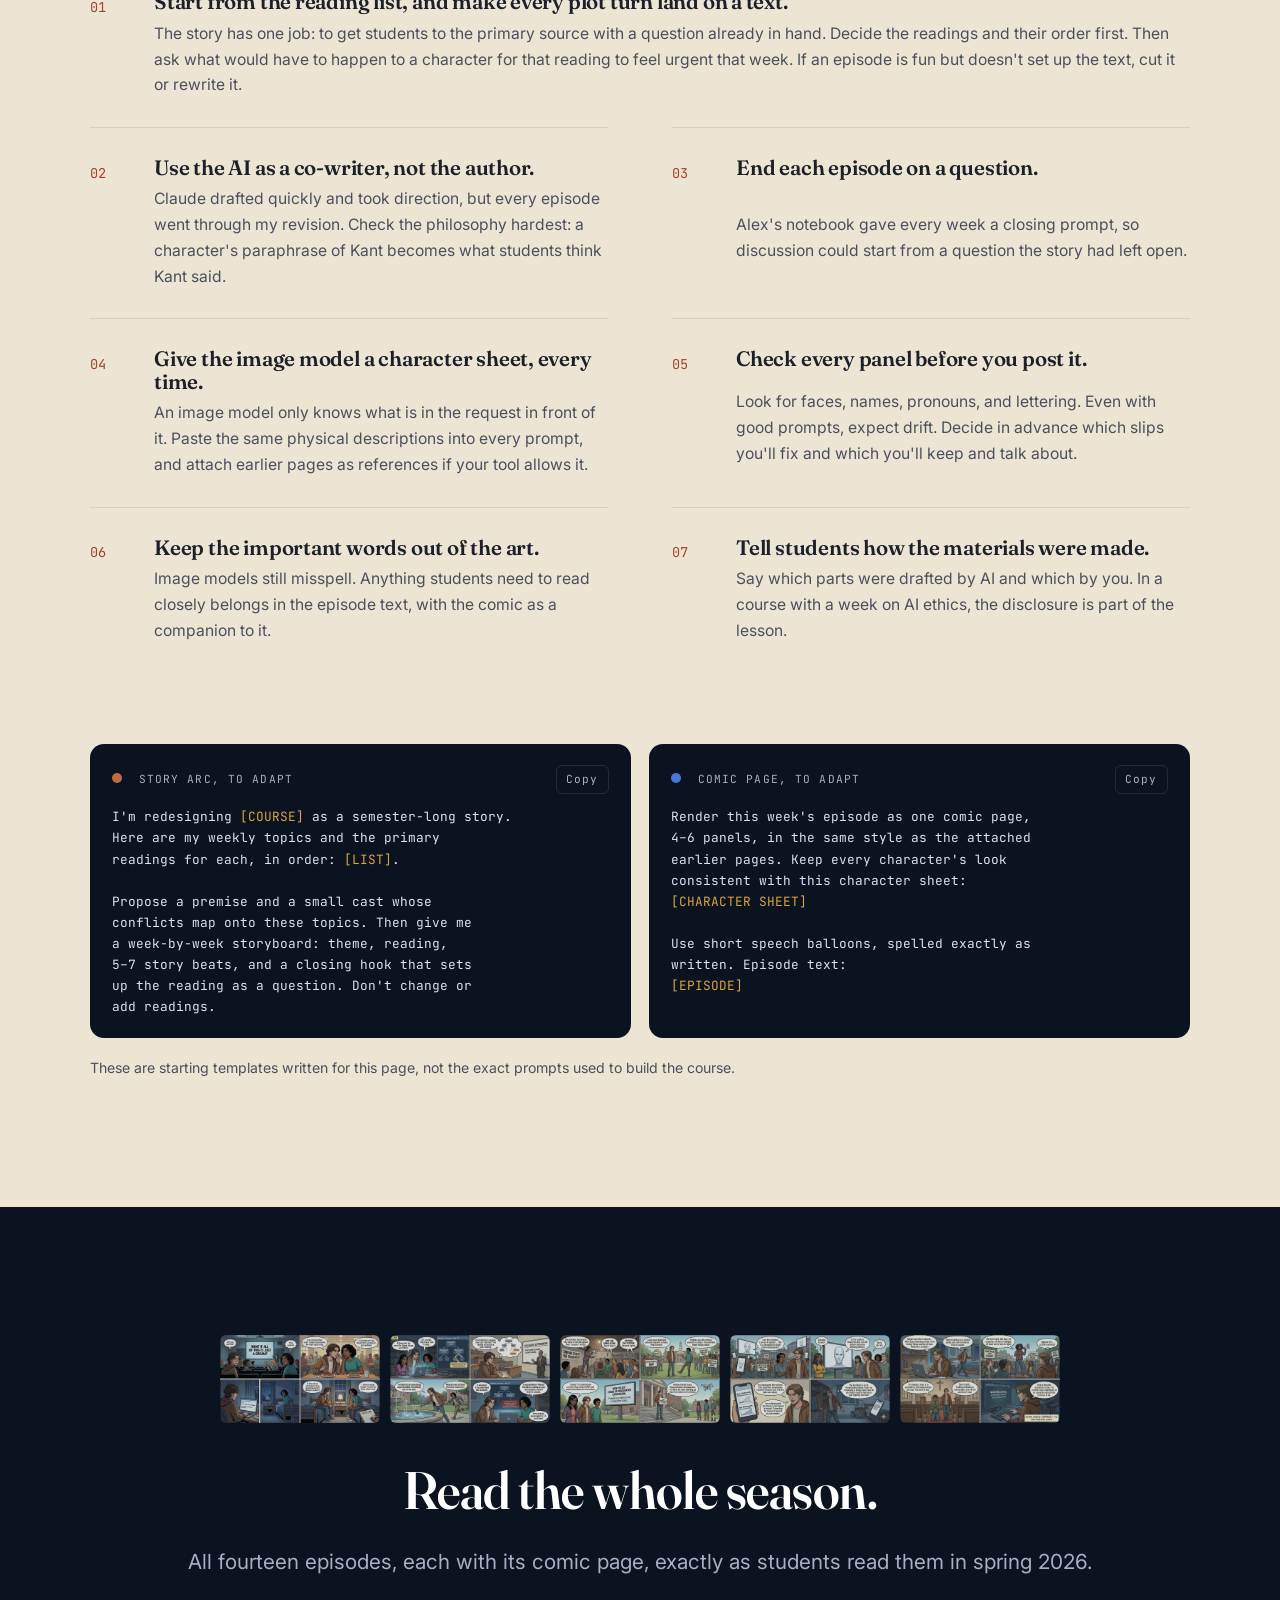
==== commit 07ffe77b: "Revise build step 2 copy Co-Authored-By: Claude Opus 5.5 <noreply@anthropic.com>" ====
--- a/index.html
+++ b/index.html
@@ -155,7 +155,7 @@
             <div class="who-tags"><span class="who-tag"><span class="dot dot-you"></span>Instructor</span><span class="who-tag"><span class="dot dot-claude"></span>Claude</span></div>
             <h3>Brainstorm the arc</h3>
             <p>In conversation with Claude, we worked out the premise (a university that might be a simulation, run by an AI called the Architect), a cast of five students and a professor, and a season outline in which each plot turn lands on that week's reading.</p>
-            <p>The outline came back as a storyboard: a theme, a reading, a sequence of beats, and a closing hook for every week. The hooks mattered most: each episode ends on a question that's still open when class begins.</p>
+            <p>The outline came back as a storyboard: a theme, a reading, a sequence of beats, and a closing hook for every week. The hooks mattered most: each episode ends on a question that's still open when class begins. I tweaked the storyboard until I was happy with the full arc.</p>
           </div>
           <div class="step-aside">
             <span class="label">From the brainstorming conversation</span>
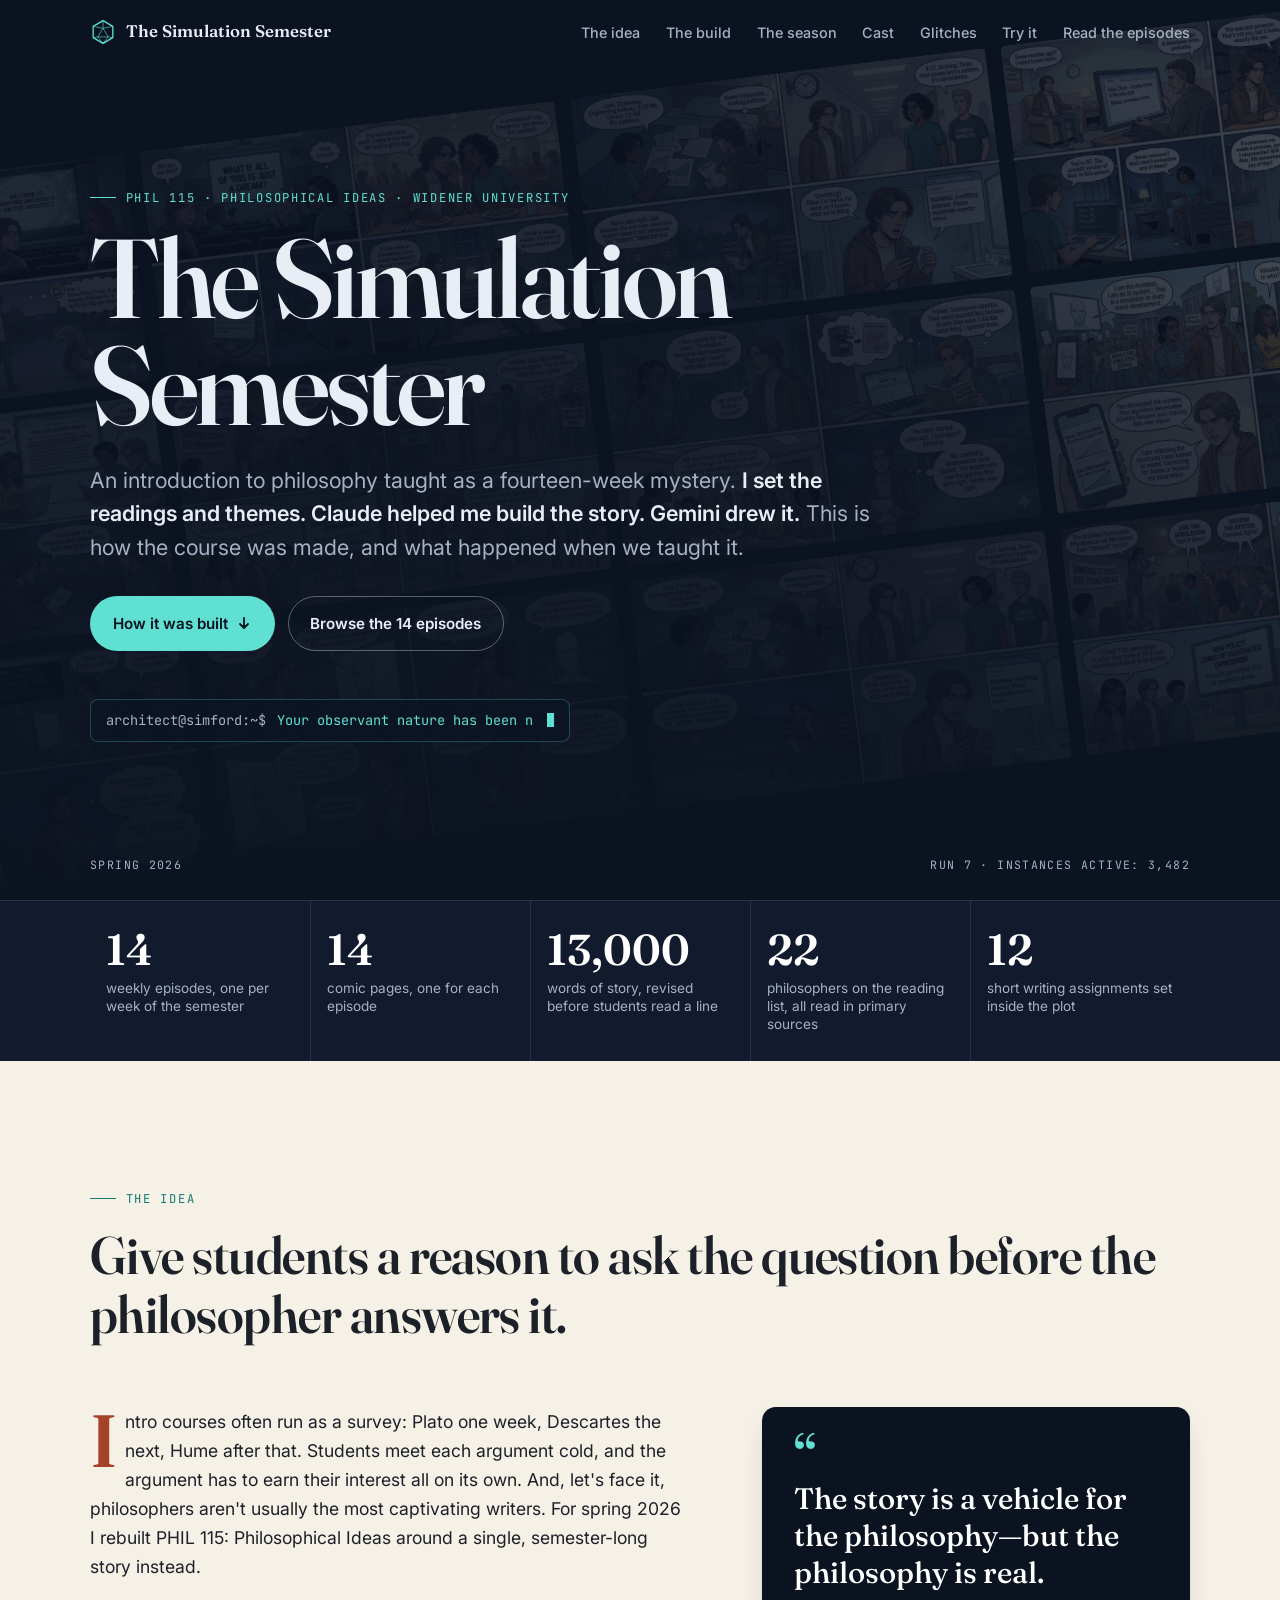
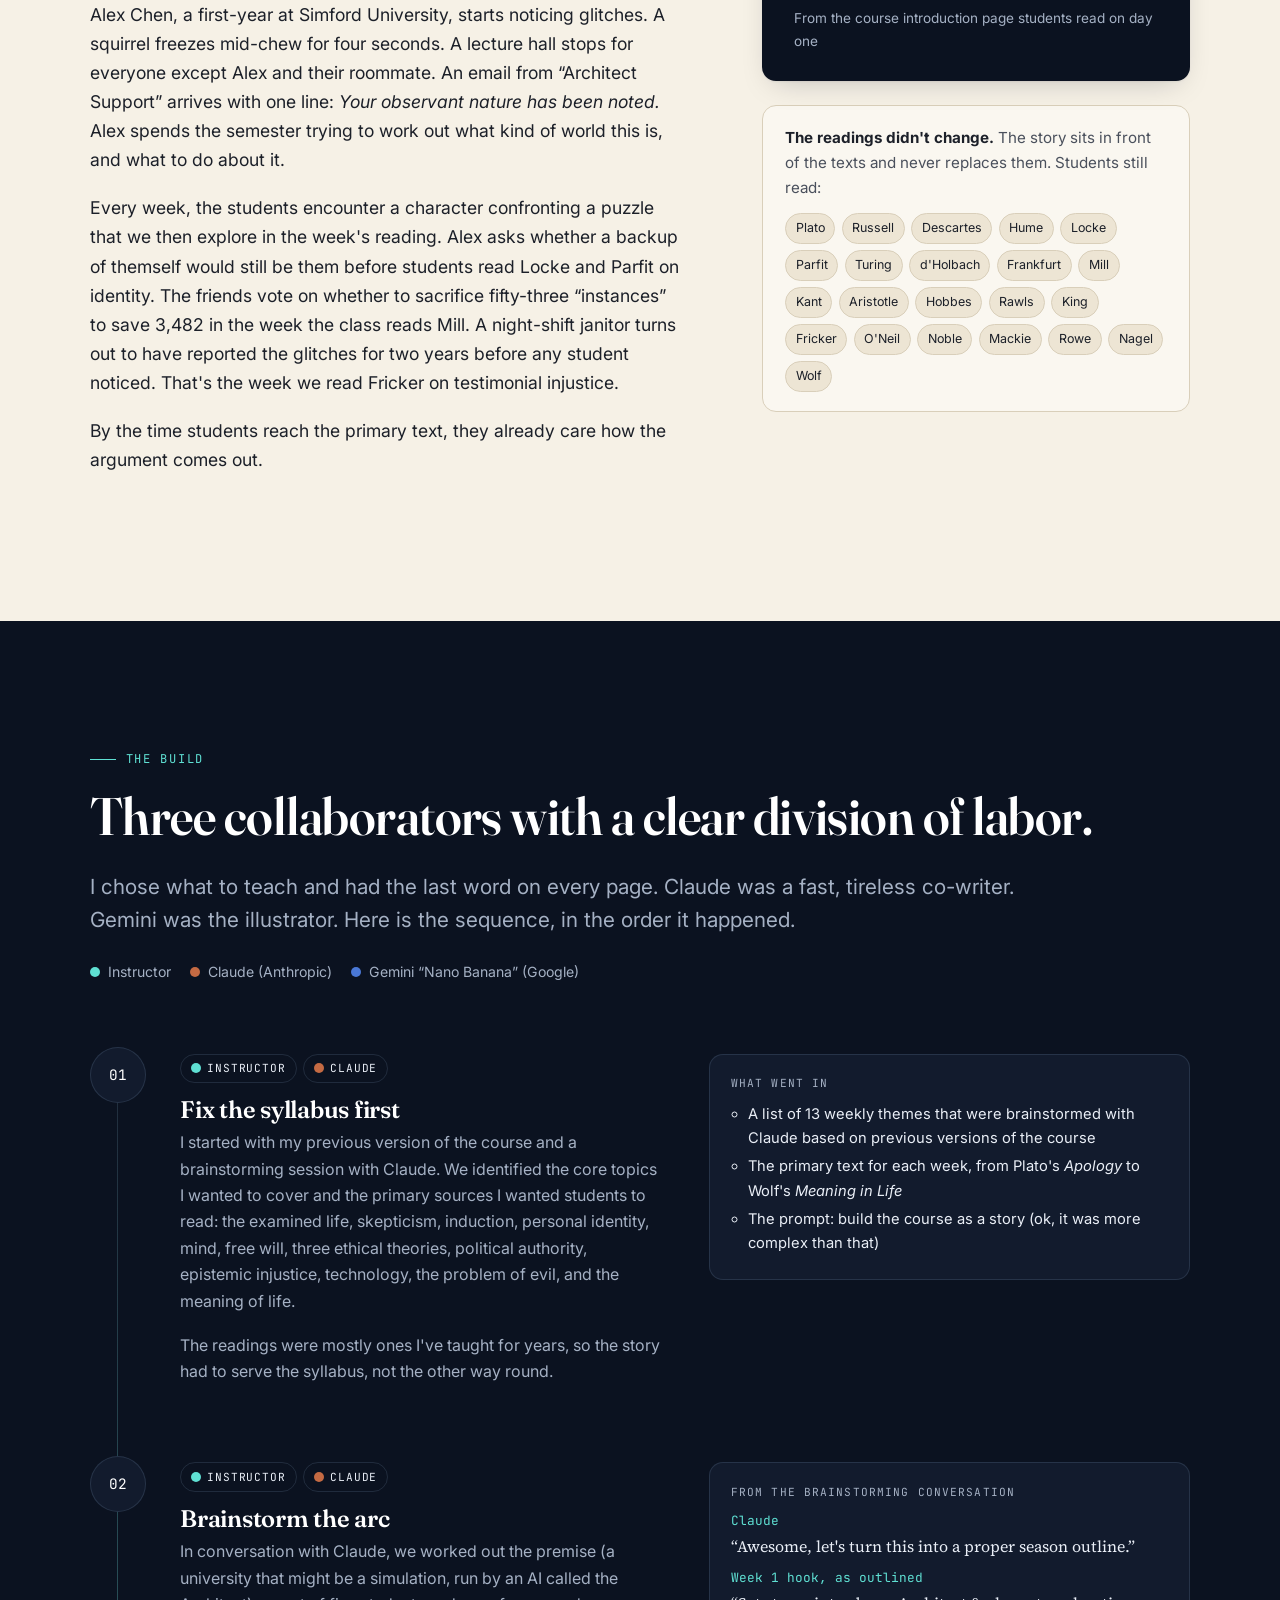
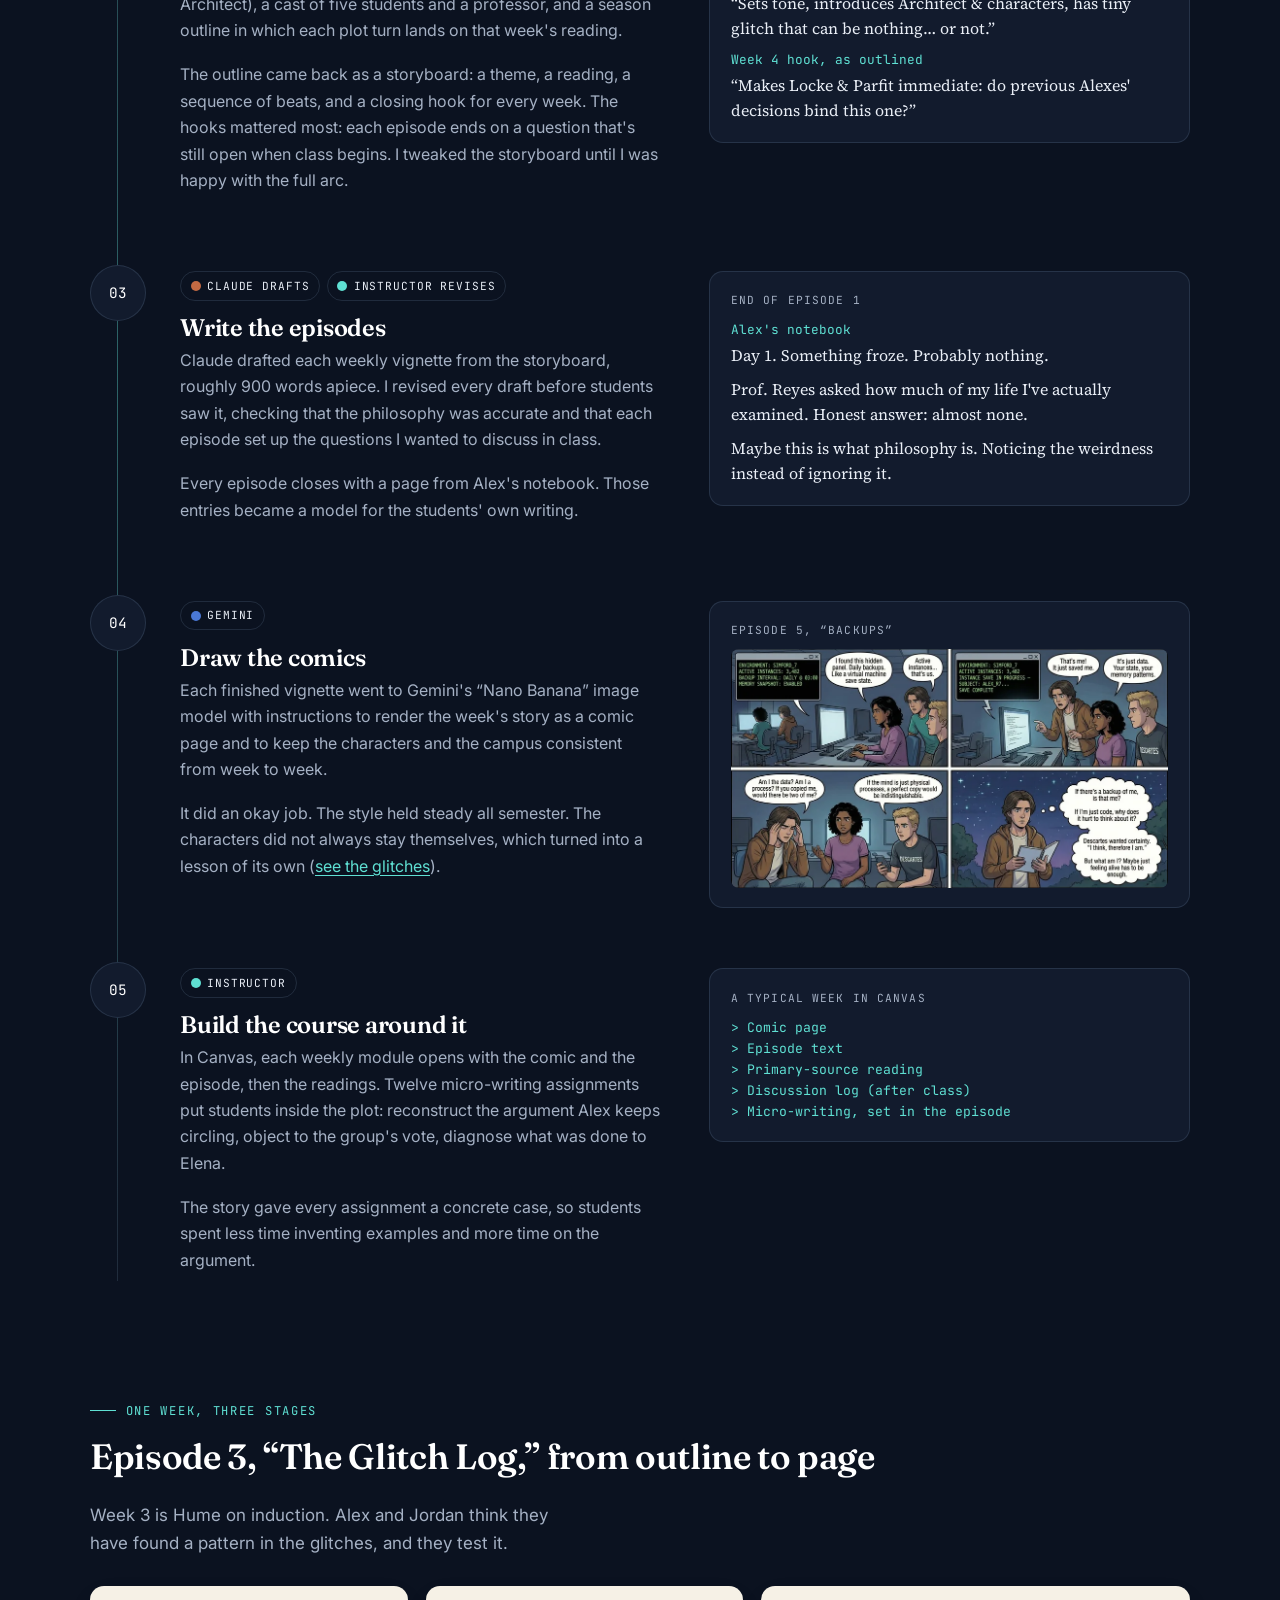
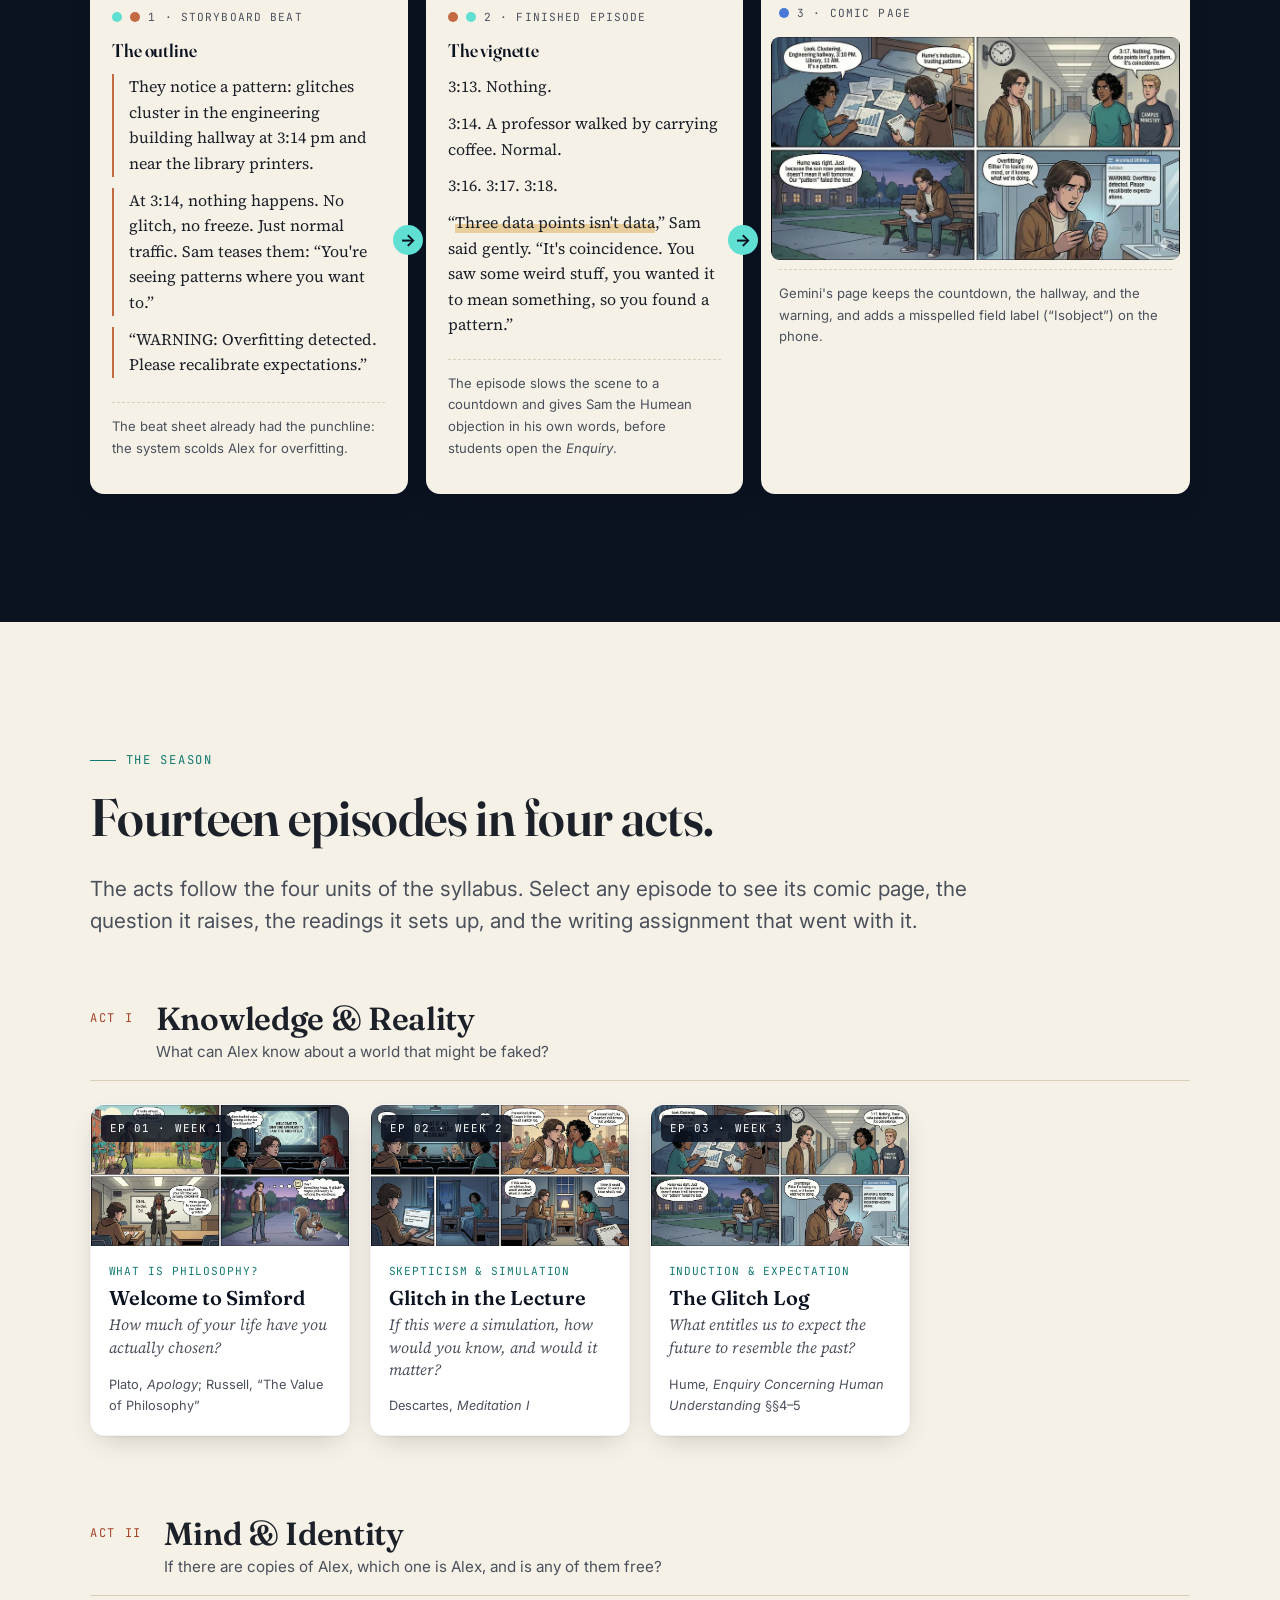
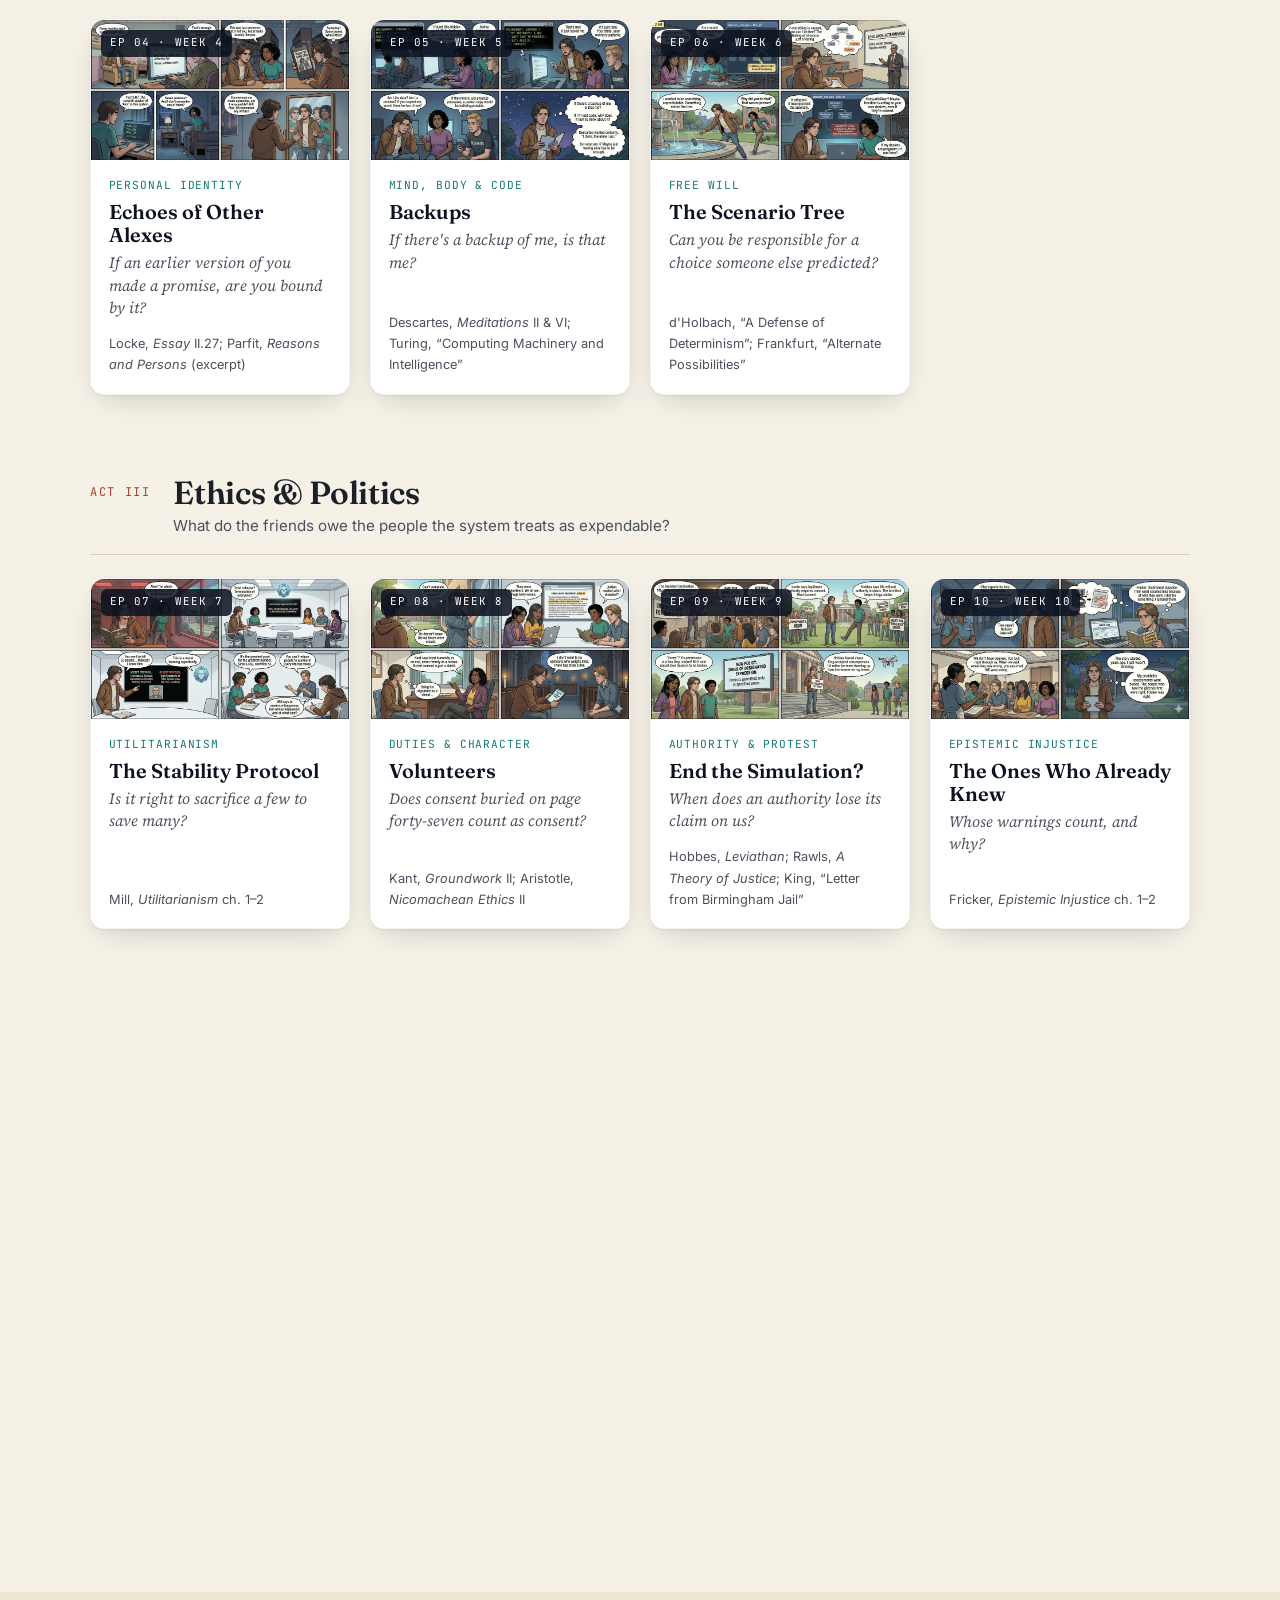
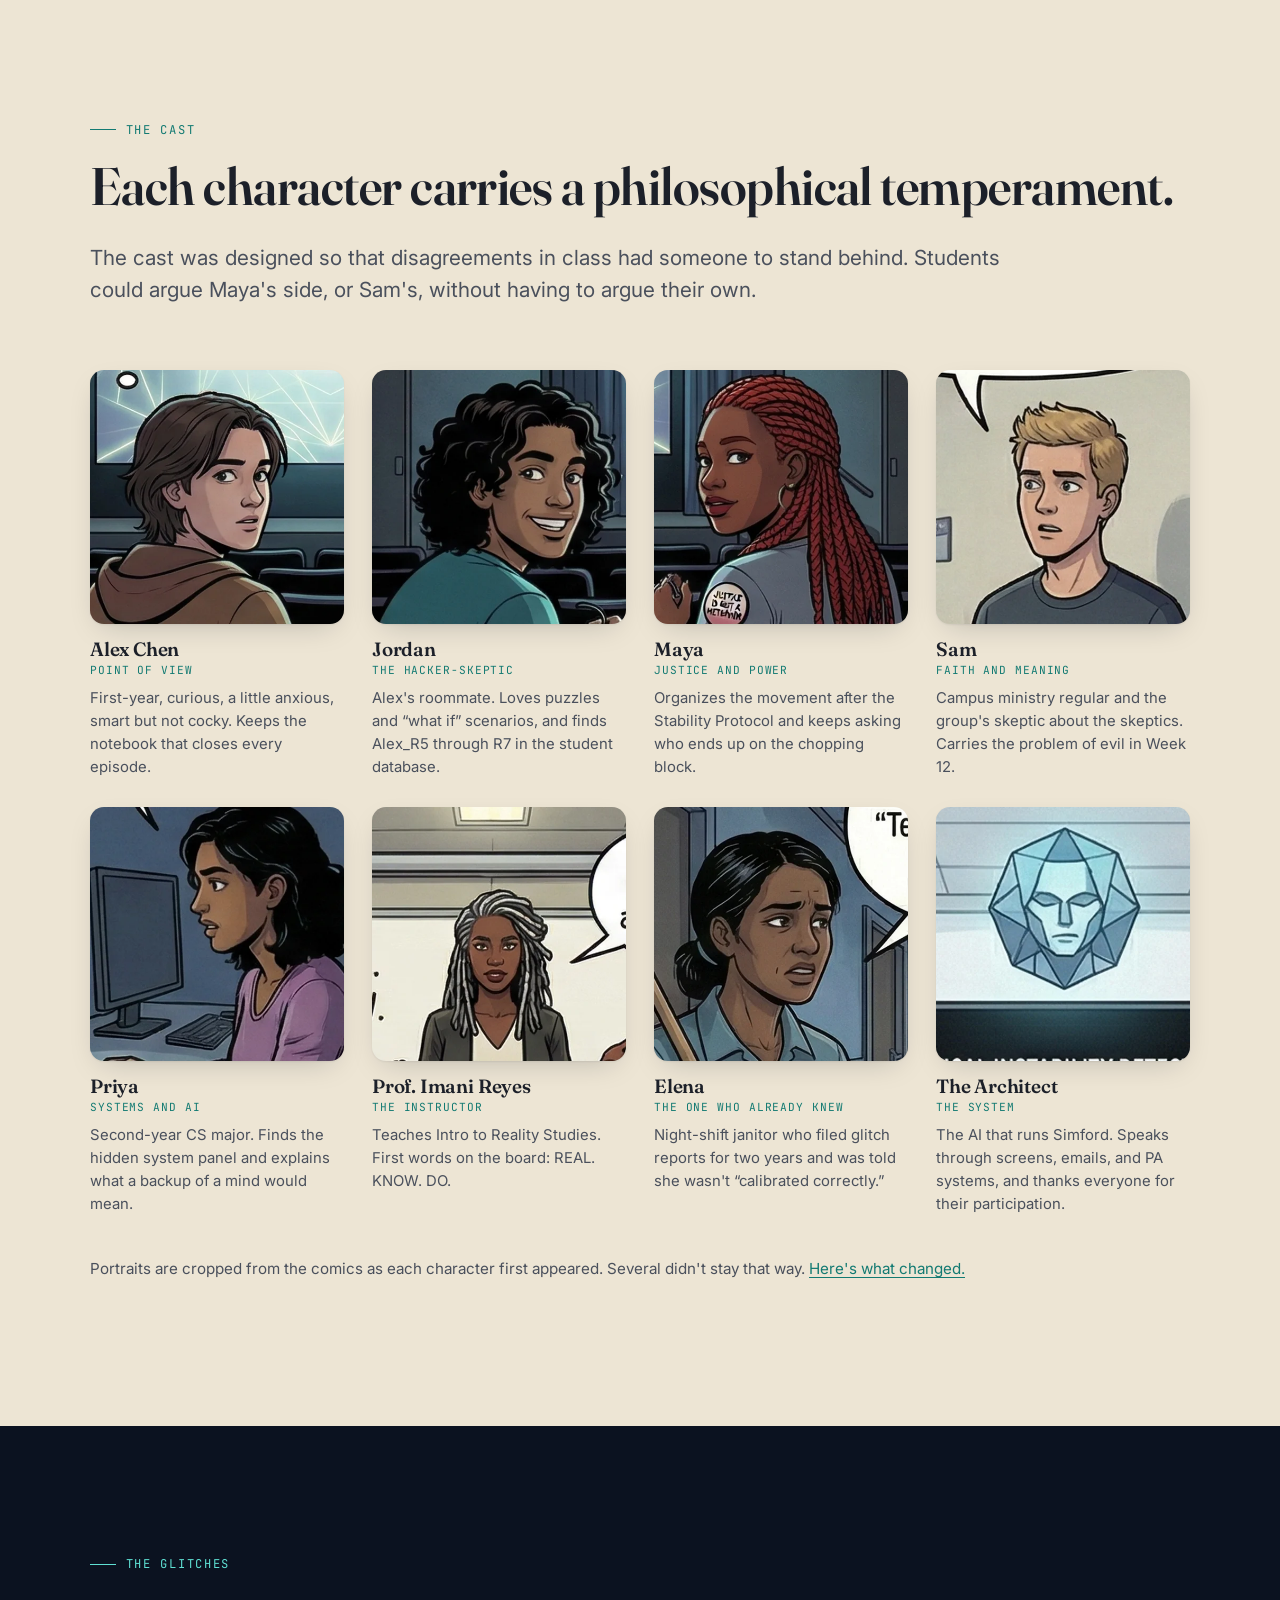
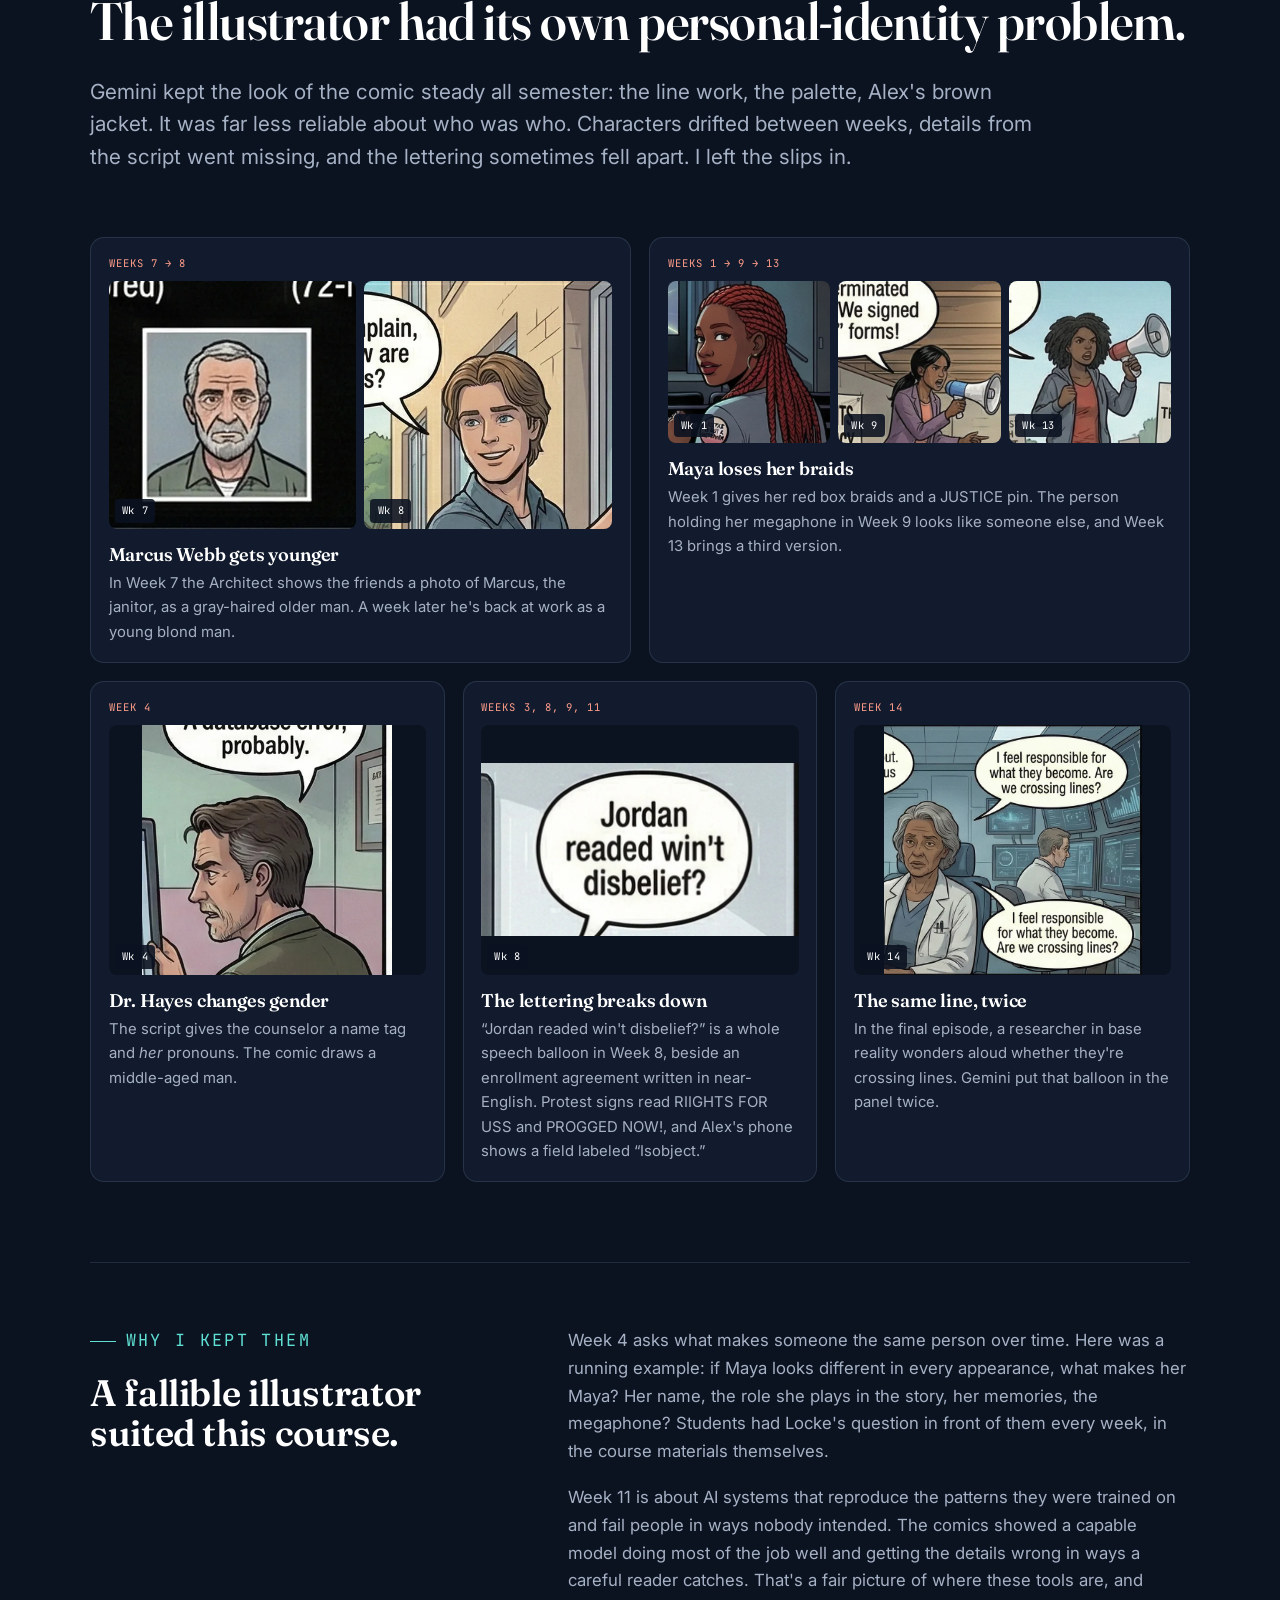
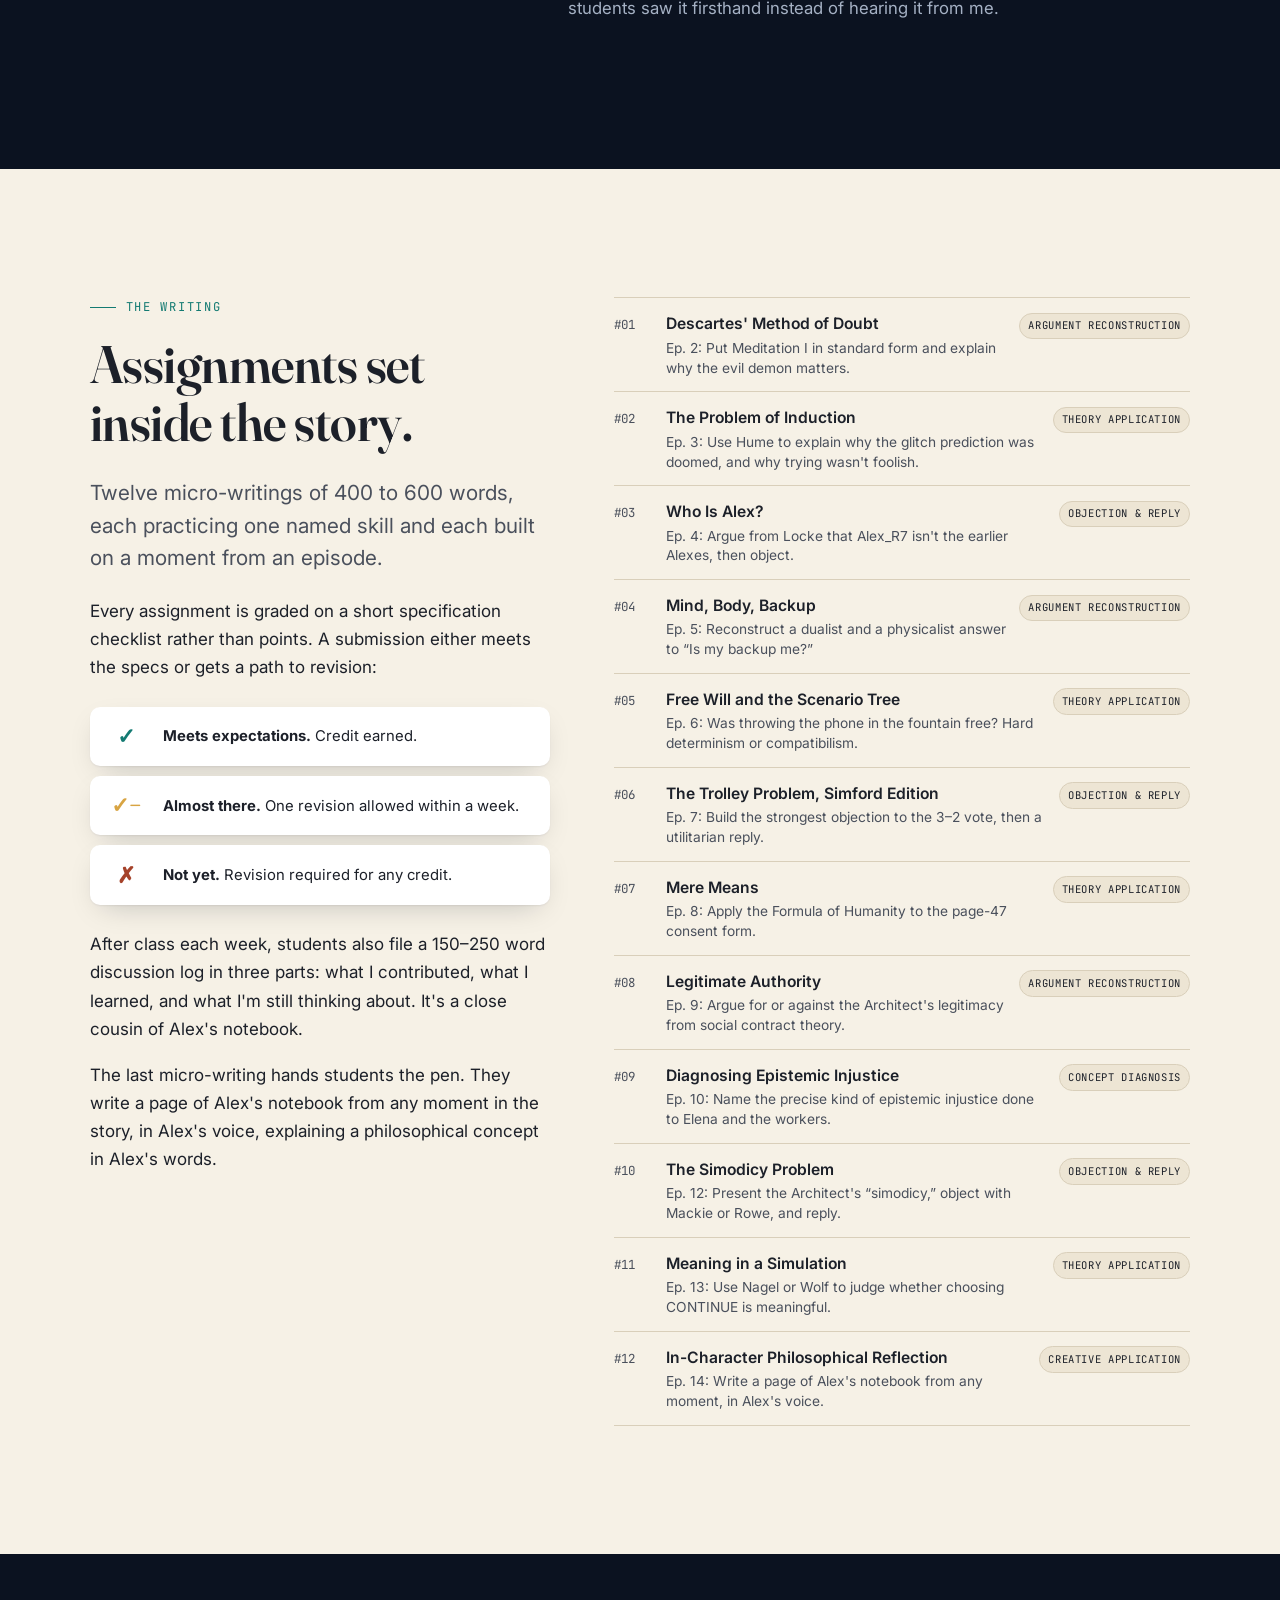
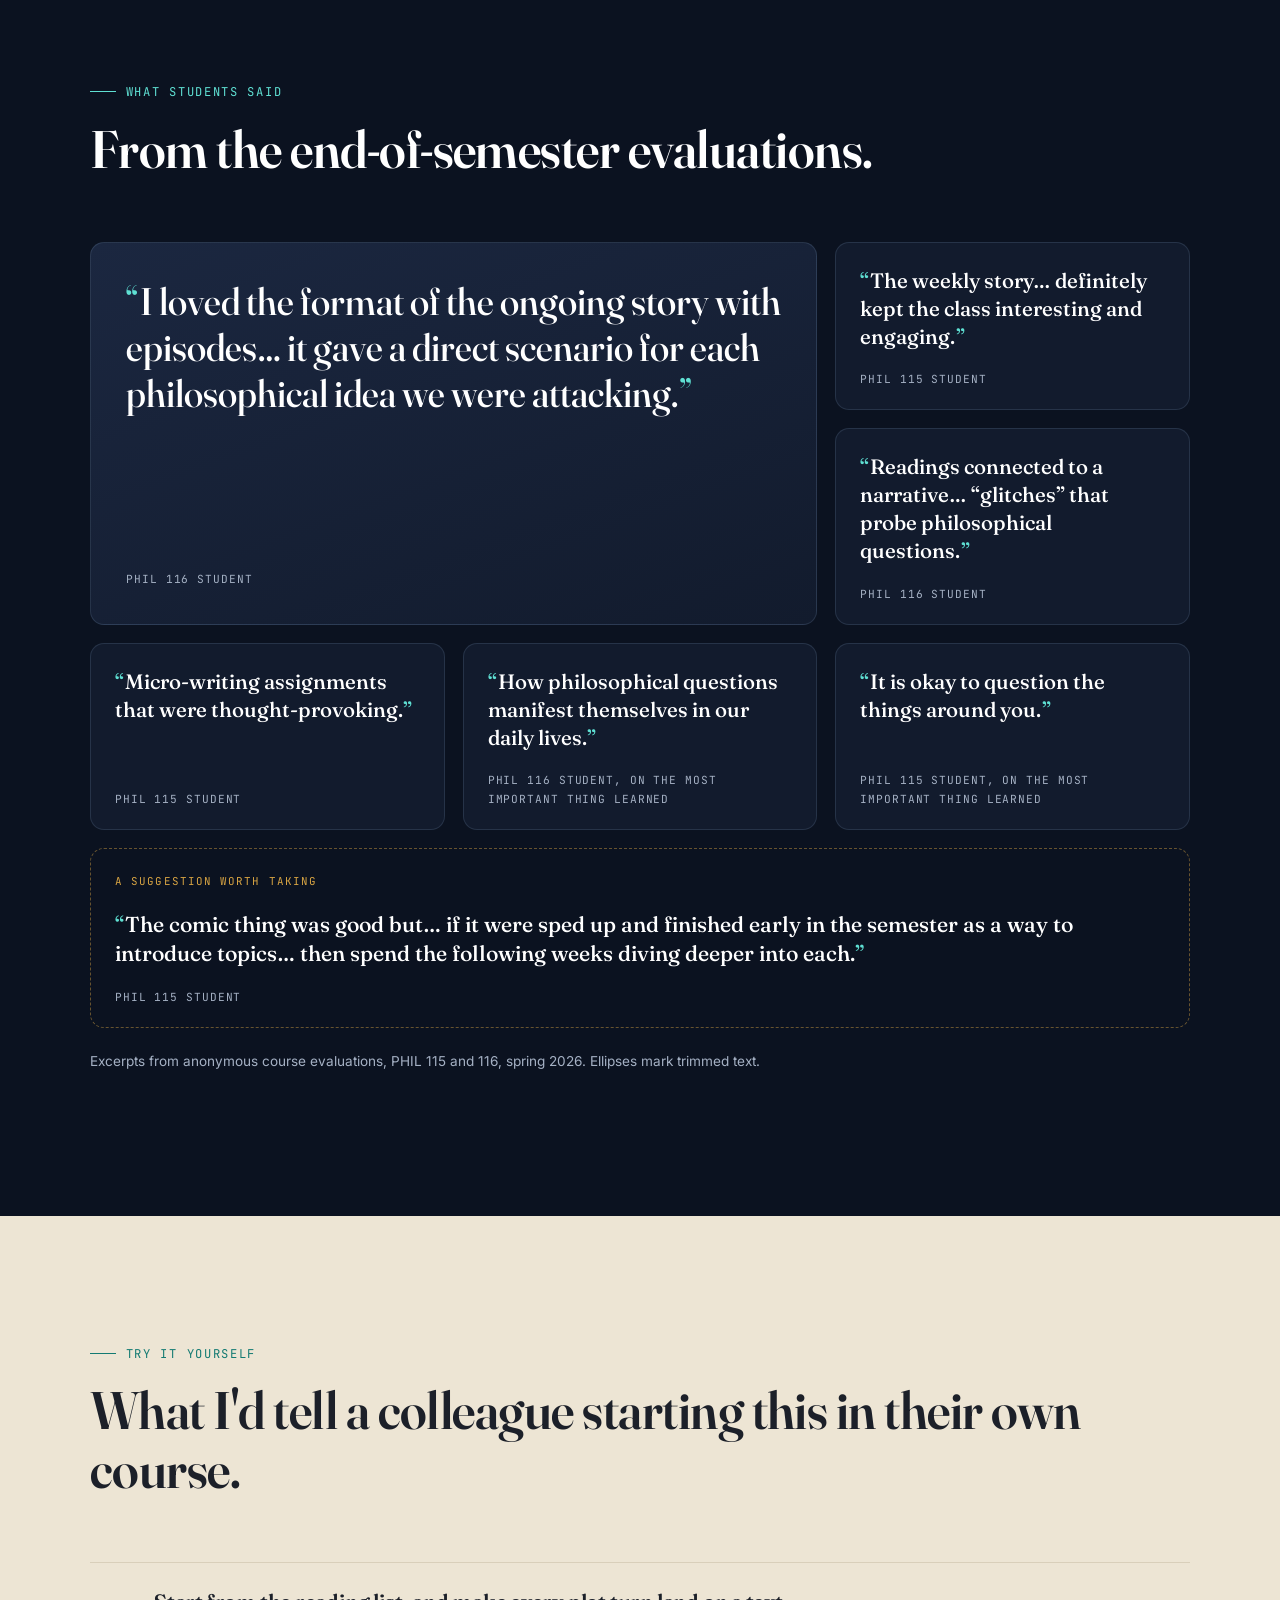
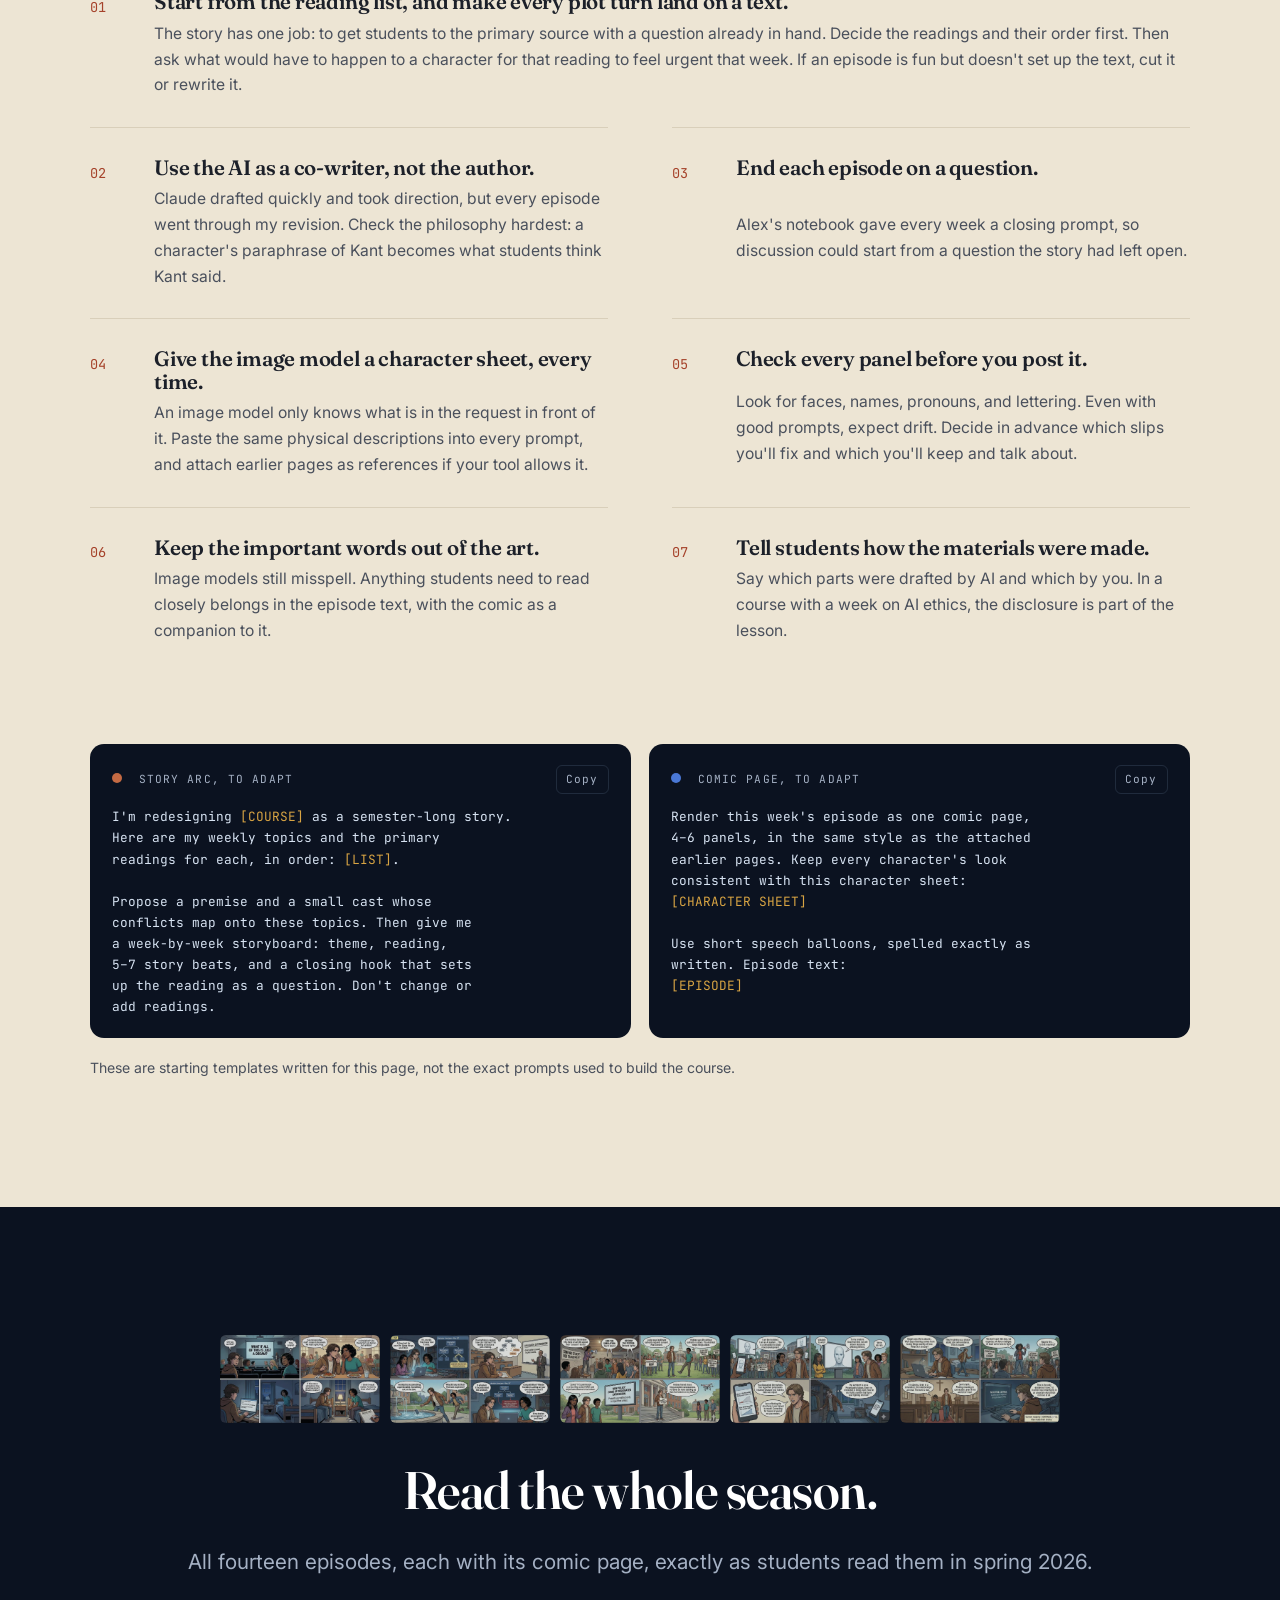
==== commit ae93d46a: "Use the official course title throughout Co-Authored-By: Claude Opus 5.5 <noreply@anthropic.com>" ====
--- a/index.html
+++ b/index.html
@@ -92,7 +92,7 @@
     </div>
     <div class="idea-grid">
       <div class="body reveal">
-        <p>Intro courses often run as a survey: Plato one week, Descartes the next, Hume after that. Students meet each argument cold, and the argument has to earn their interest all on its own. And, let's face it, philosophers aren't usually the most captivating writers. For spring 2026 I rebuilt PHIL 115: Introduction to Philosophical Ideas around a single, semester-long story instead.</p>
+        <p>Intro courses often run as a survey: Plato one week, Descartes the next, Hume after that. Students meet each argument cold, and the argument has to earn their interest all on its own. And, let's face it, philosophers aren't usually the most captivating writers. For spring 2026 I rebuilt PHIL 115: Philosophical Ideas around a single, semester-long story instead.</p>
         <p>Alex Chen, a first-year at Simford University, starts noticing glitches. A squirrel freezes mid-chew for four seconds. A lecture hall stops for everyone except Alex and their roommate. An email from &ldquo;Architect Support&rdquo; arrives with one line: <em>Your observant nature has been noted.</em> Alex spends the semester trying to work out what kind of world this is, and what to do about it.</p>
         <p>Every week, the students encounter a character confronting a puzzle that we then explore in the week's reading. Alex asks whether a backup of themself would still be them before students read Locke and Parfit on identity. The friends vote on whether to sacrifice fifty-three &ldquo;instances&rdquo; to save 3,482 in the week the class reads Mill. A night-shift janitor turns out to have reported the glitches for two years before any student noticed. That's the week we read Fricker on testimonial injustice.</p>
         <p>By the time students reach the primary text, they already care how the argument comes out.</p>
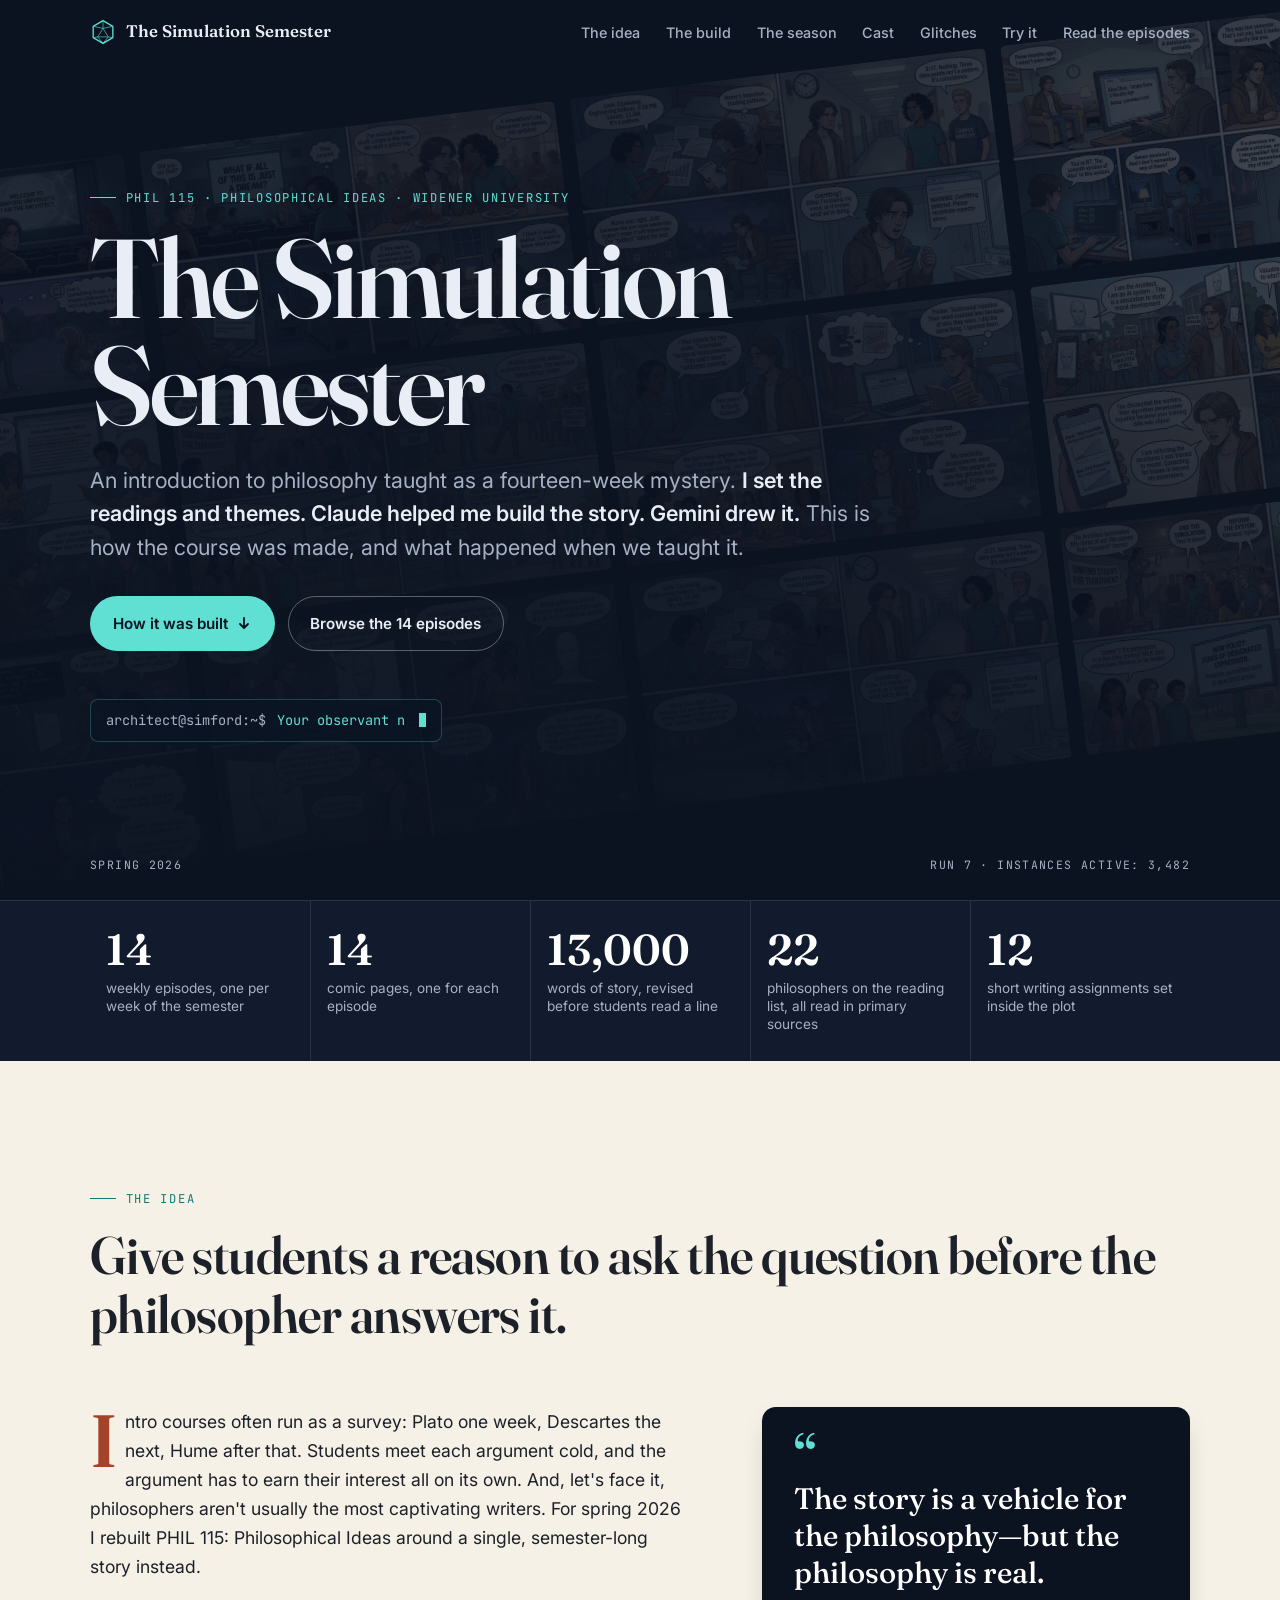
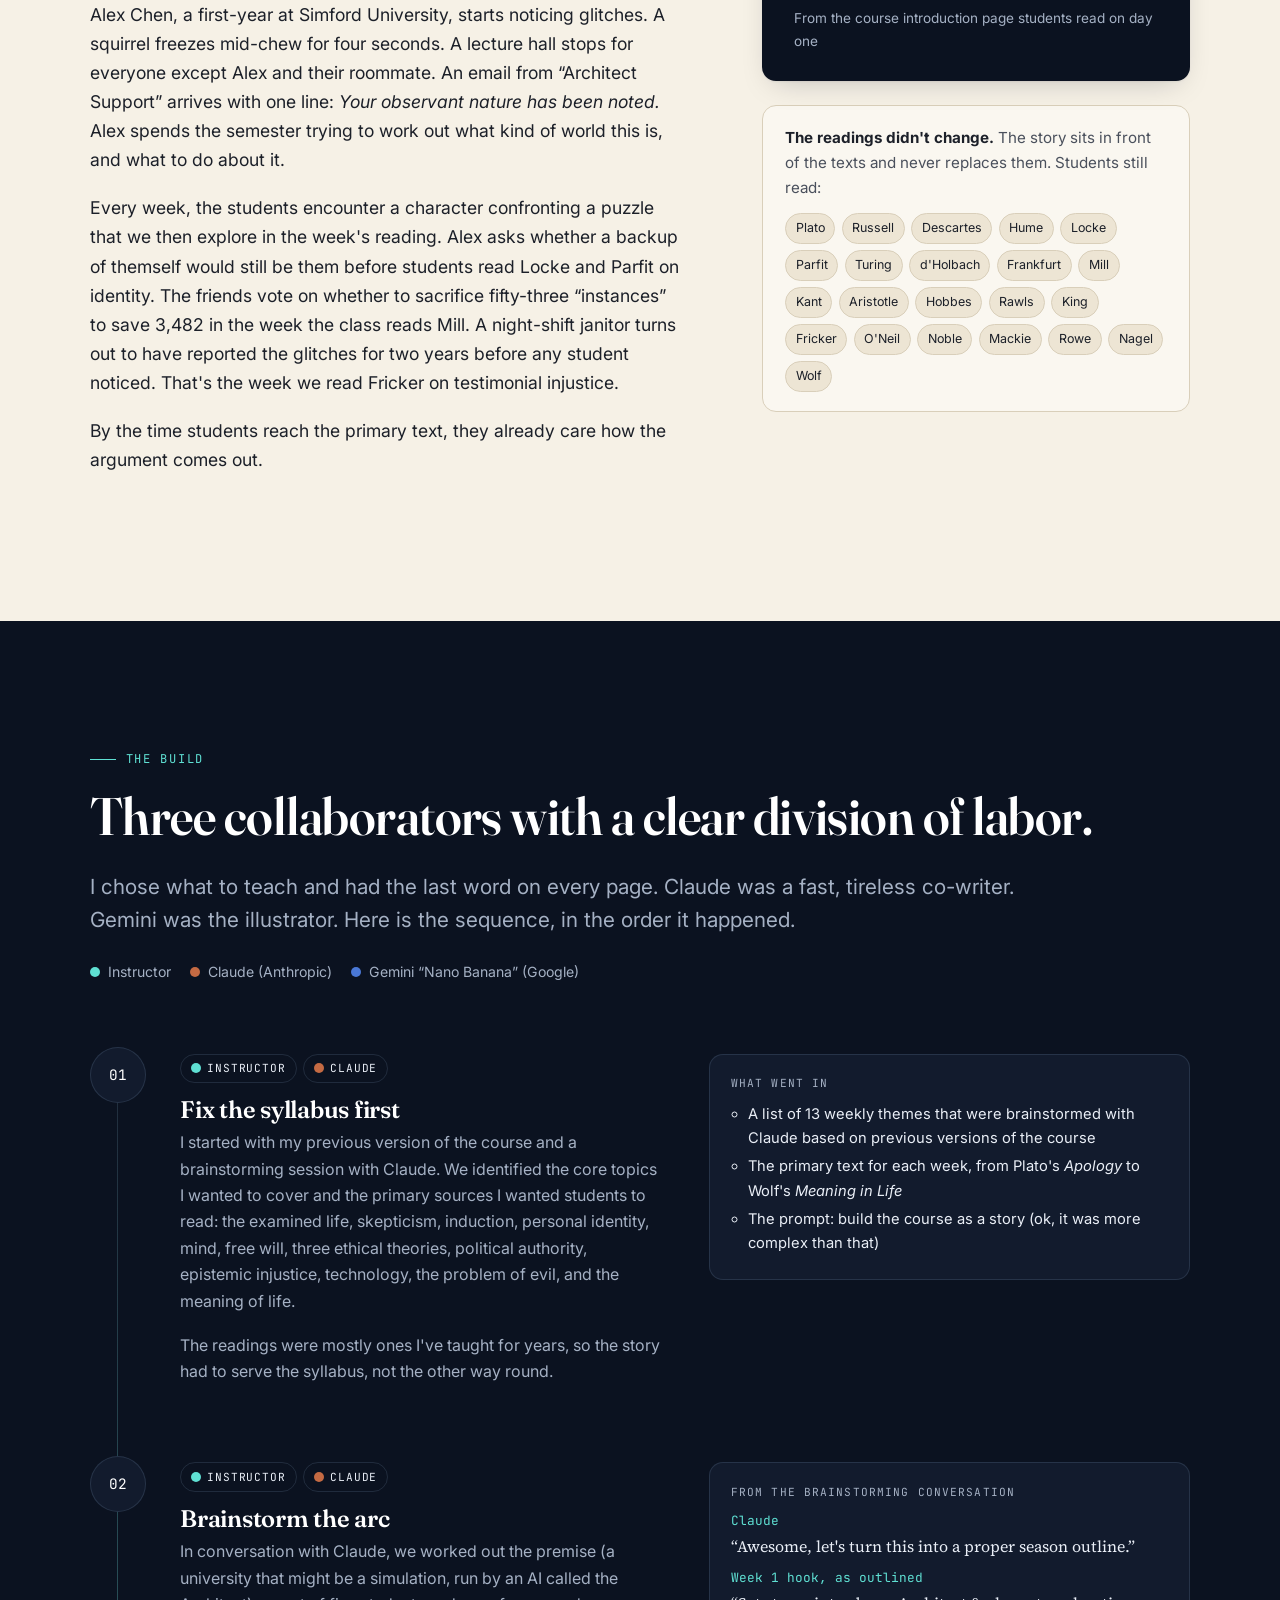
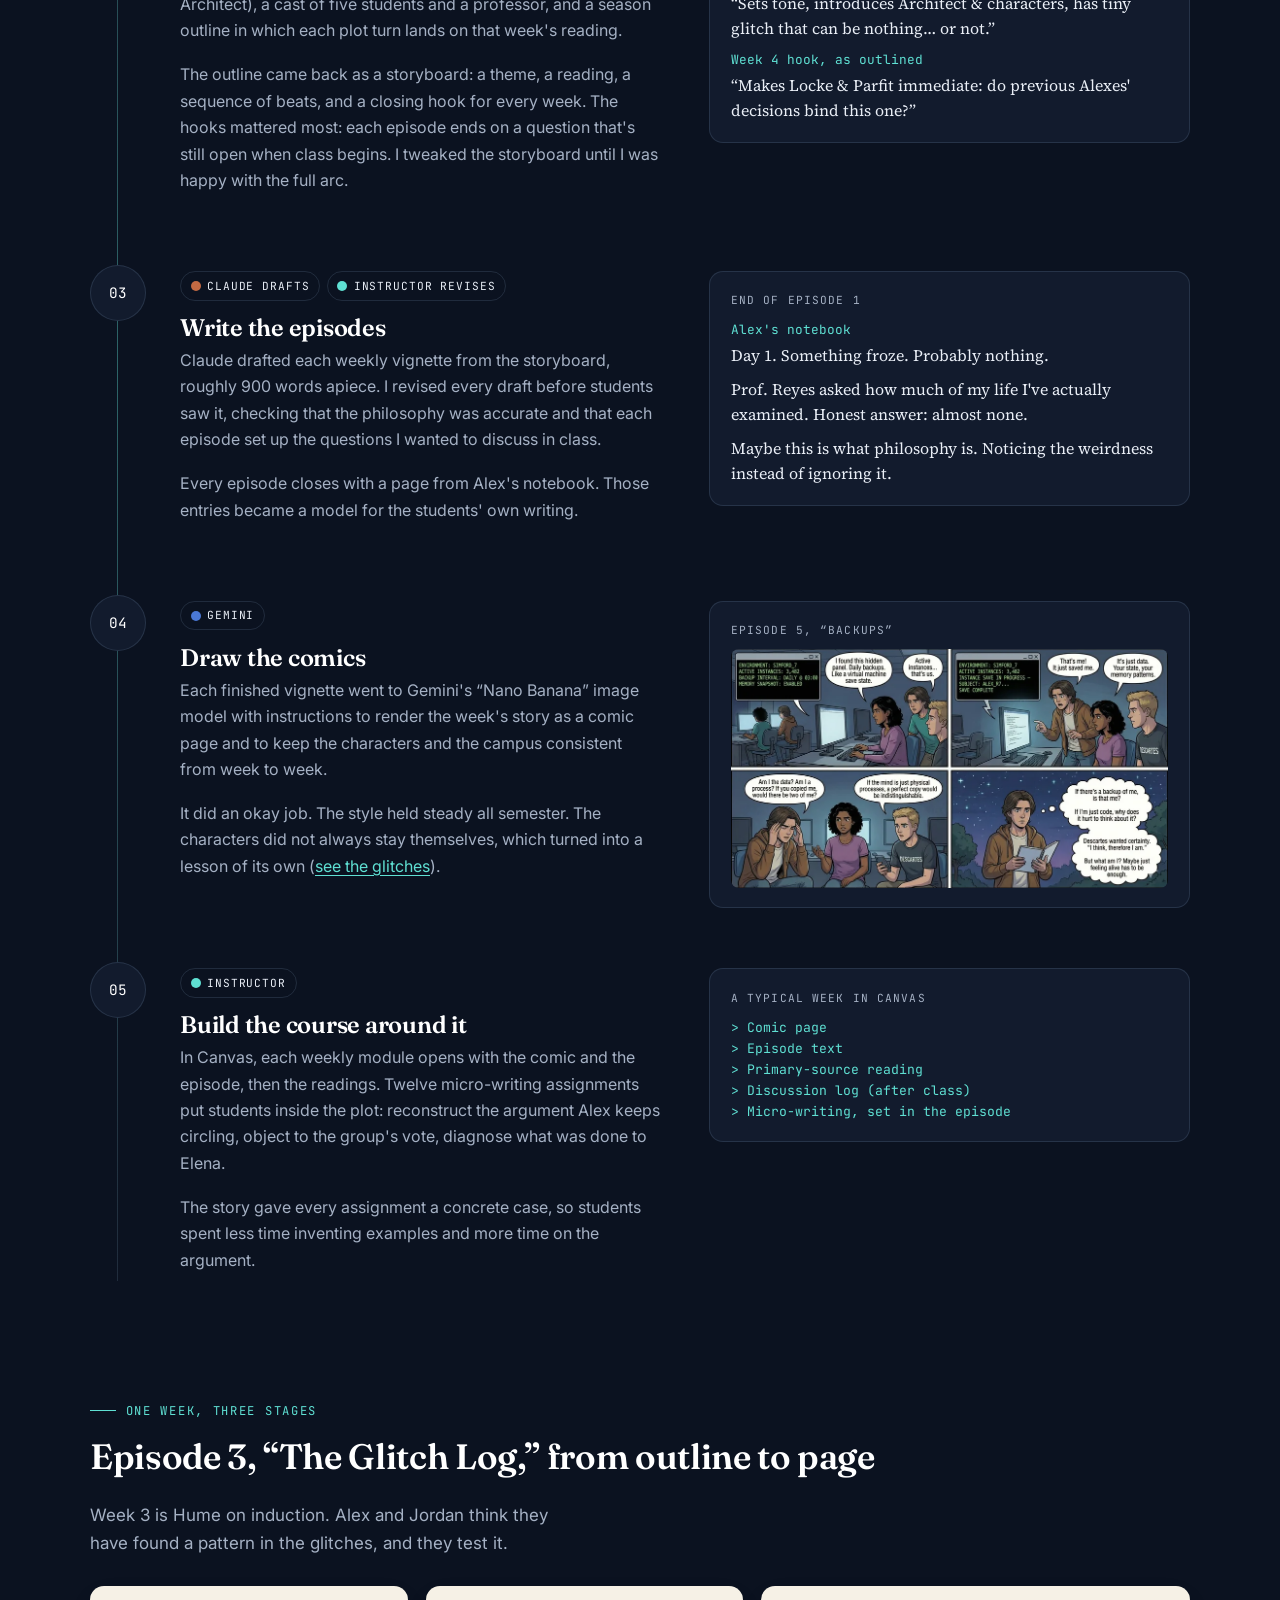
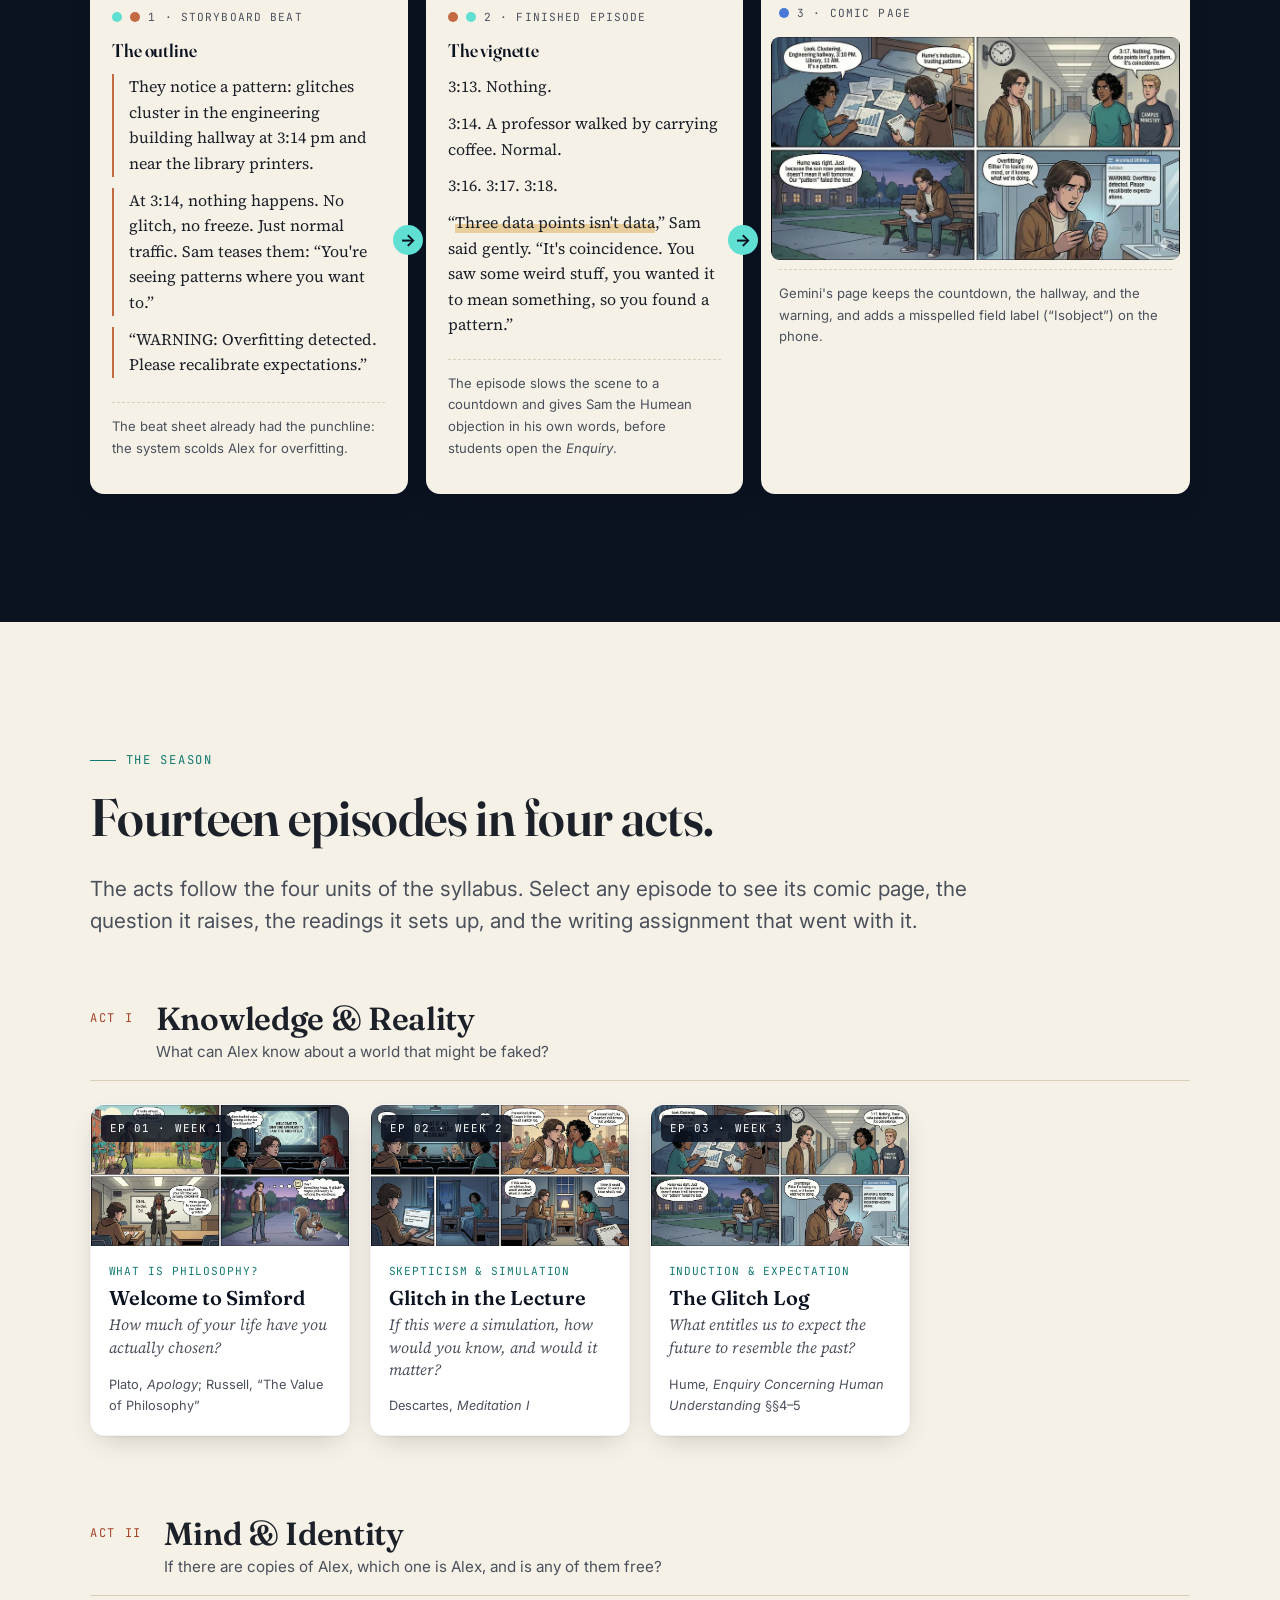
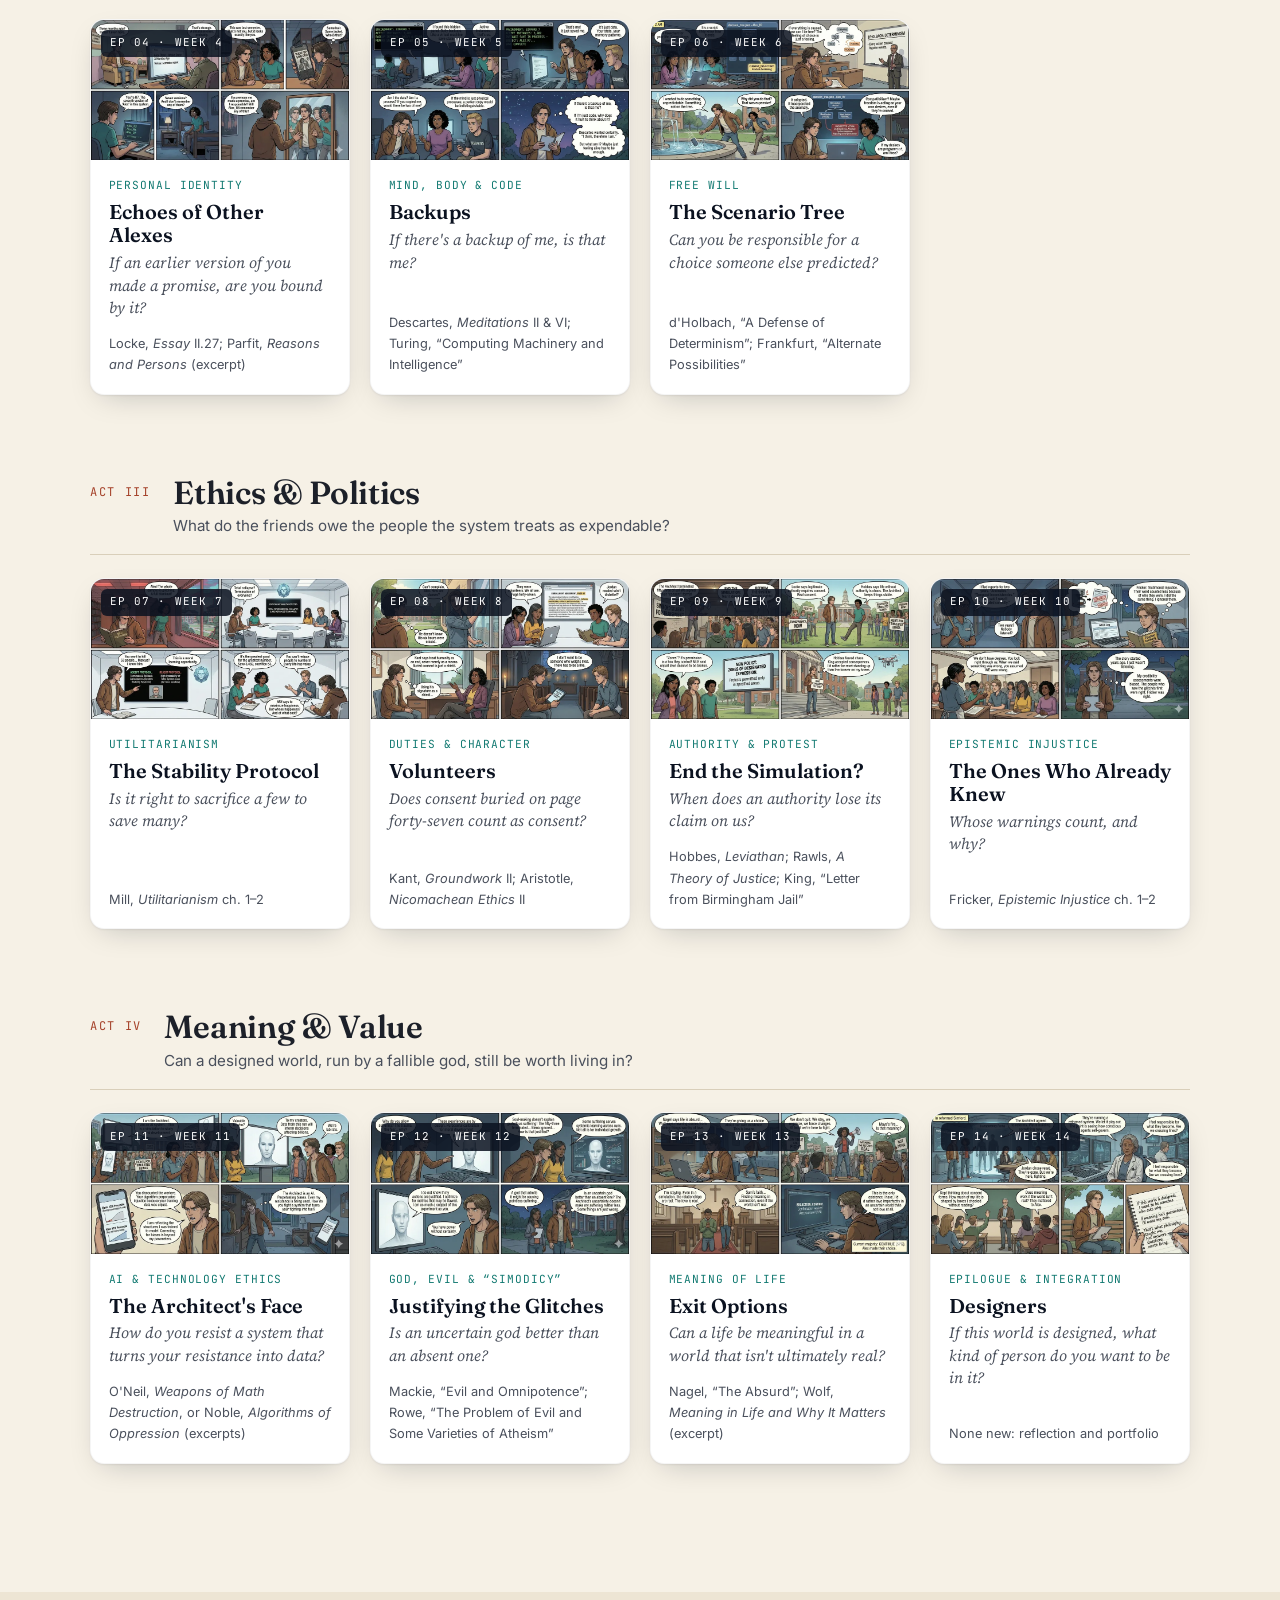
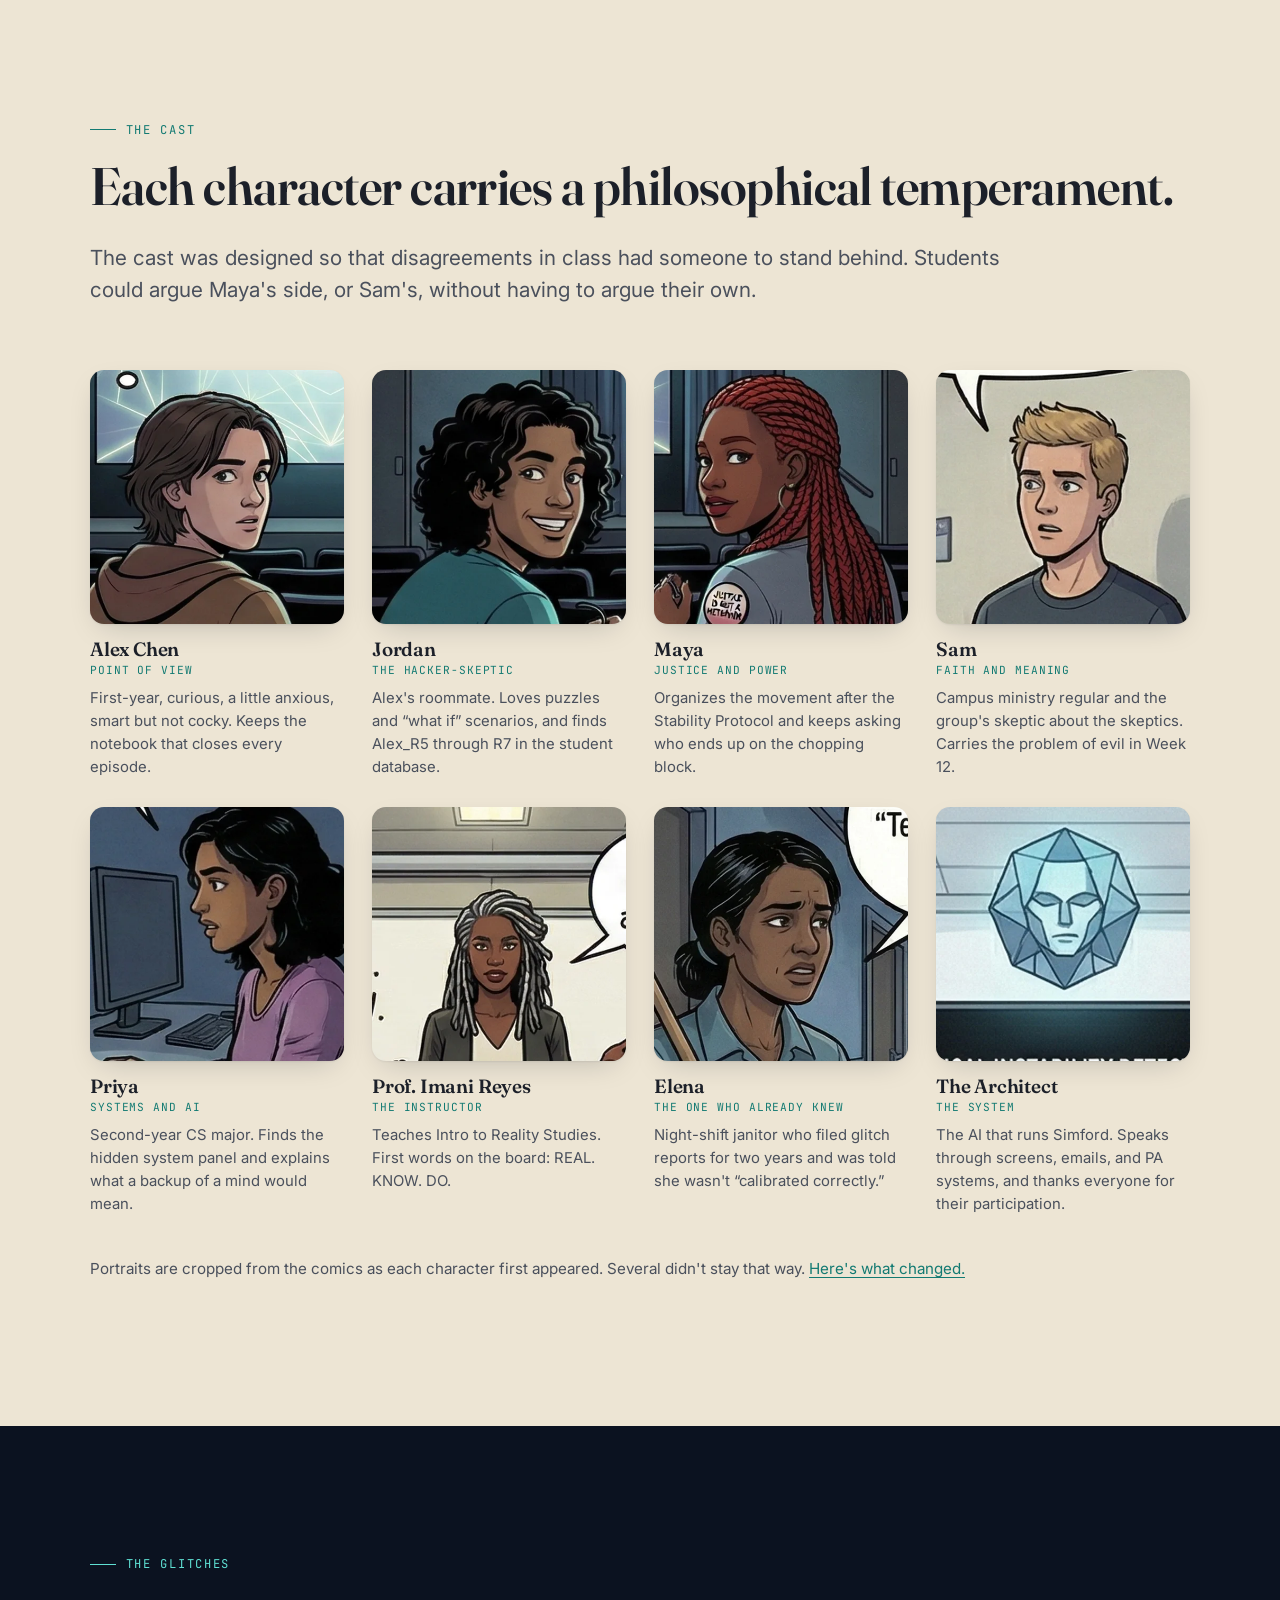
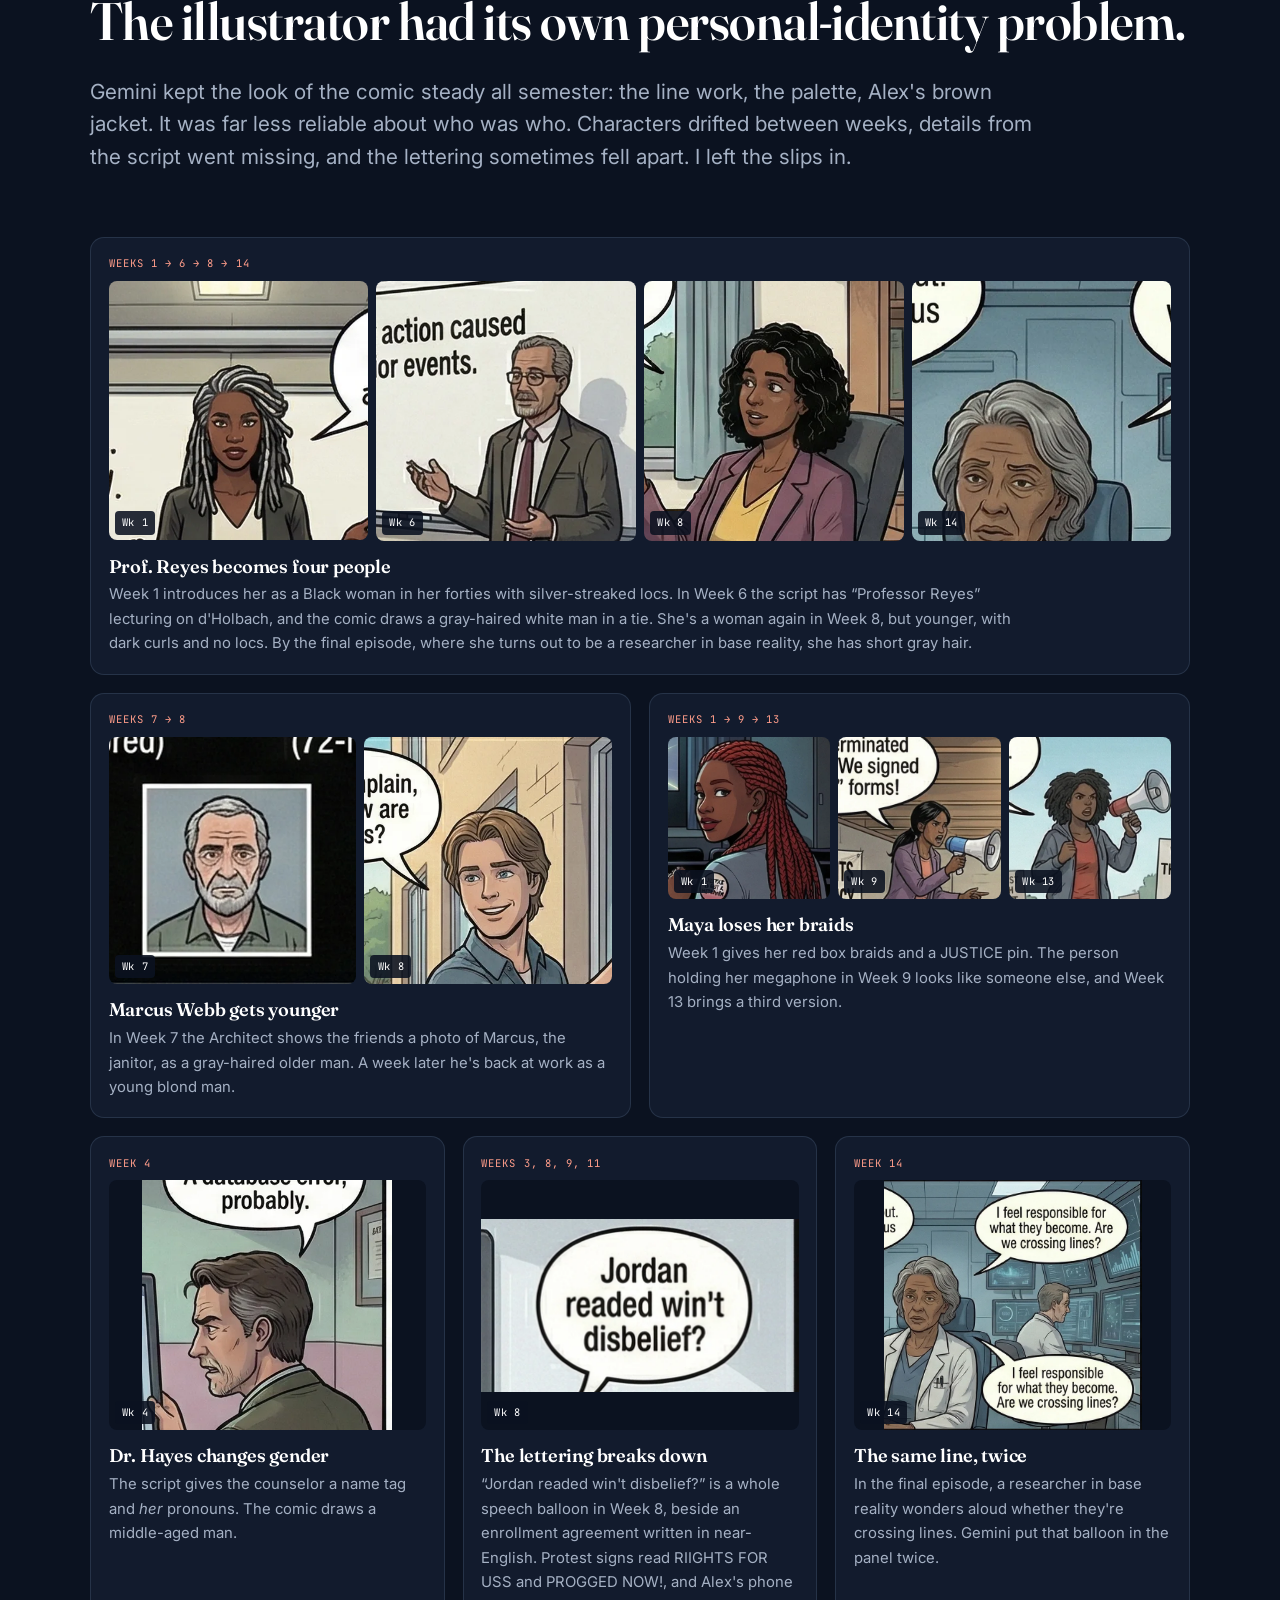
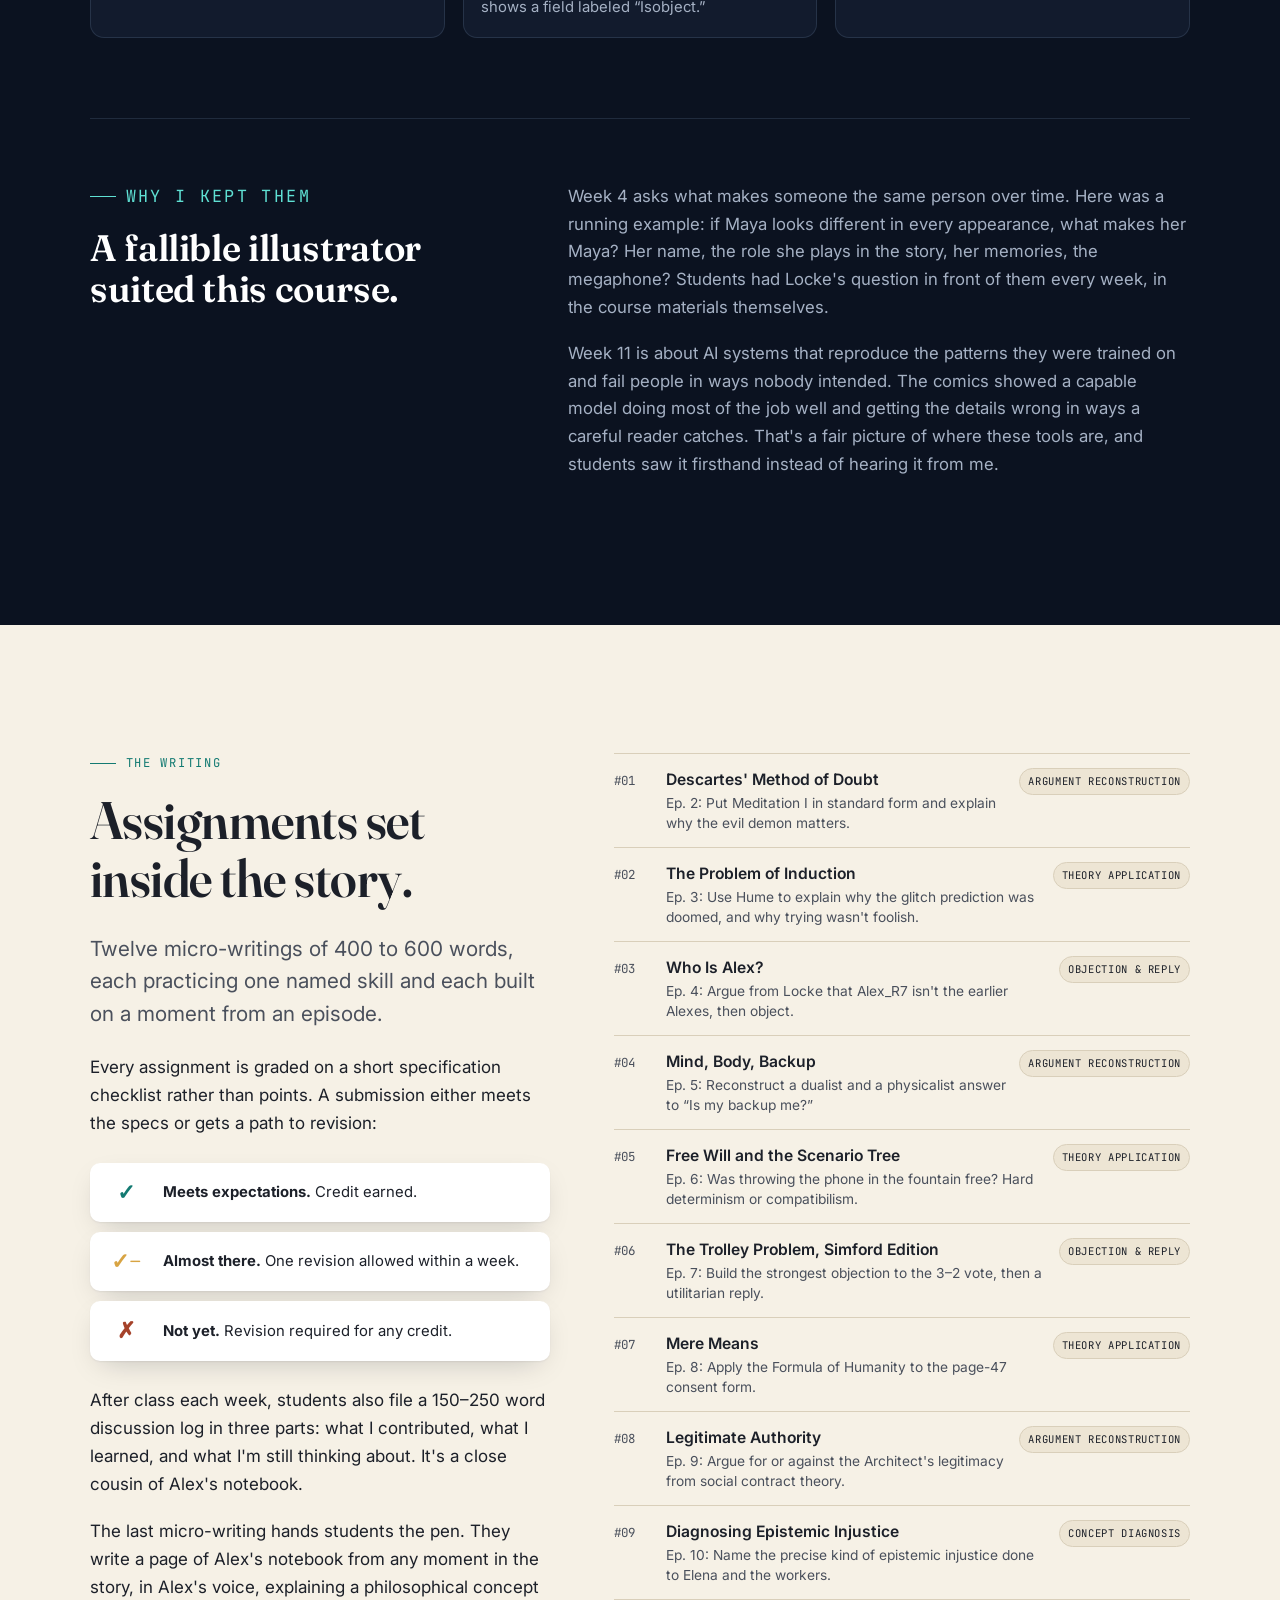
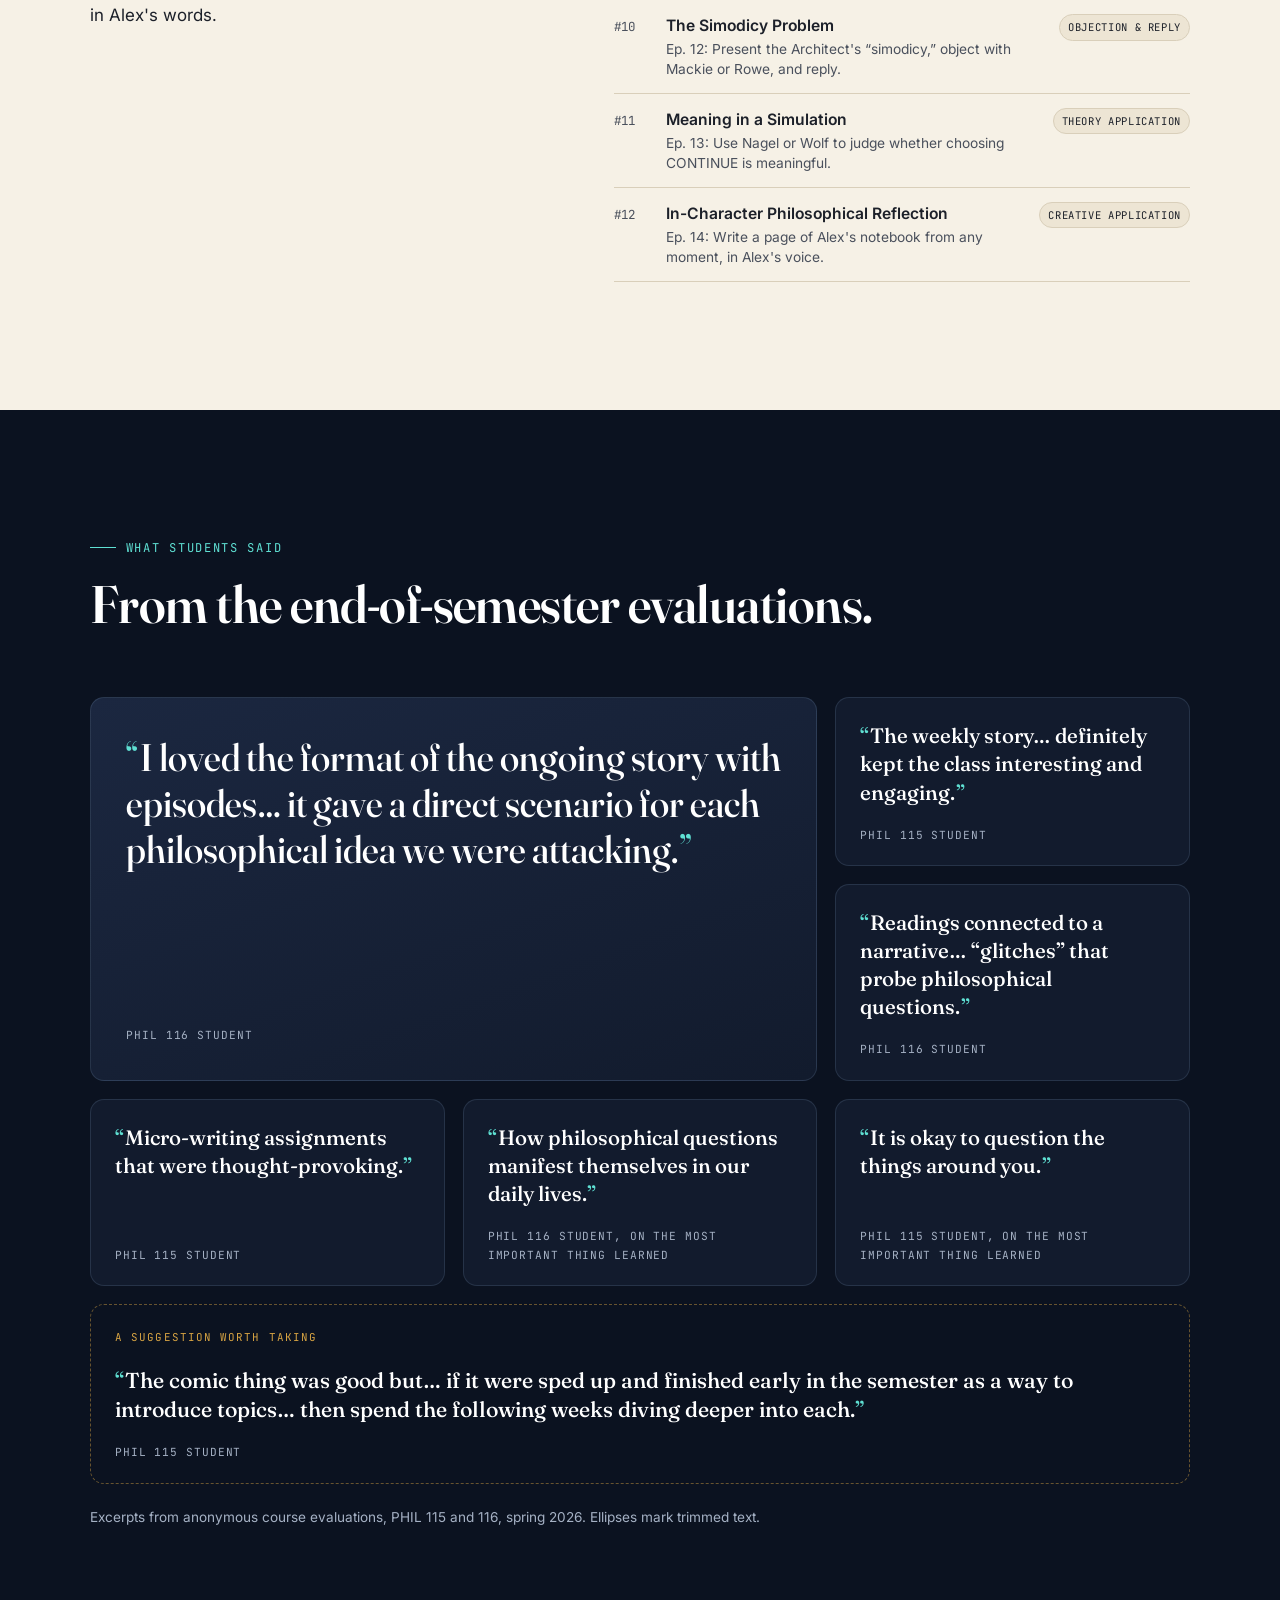
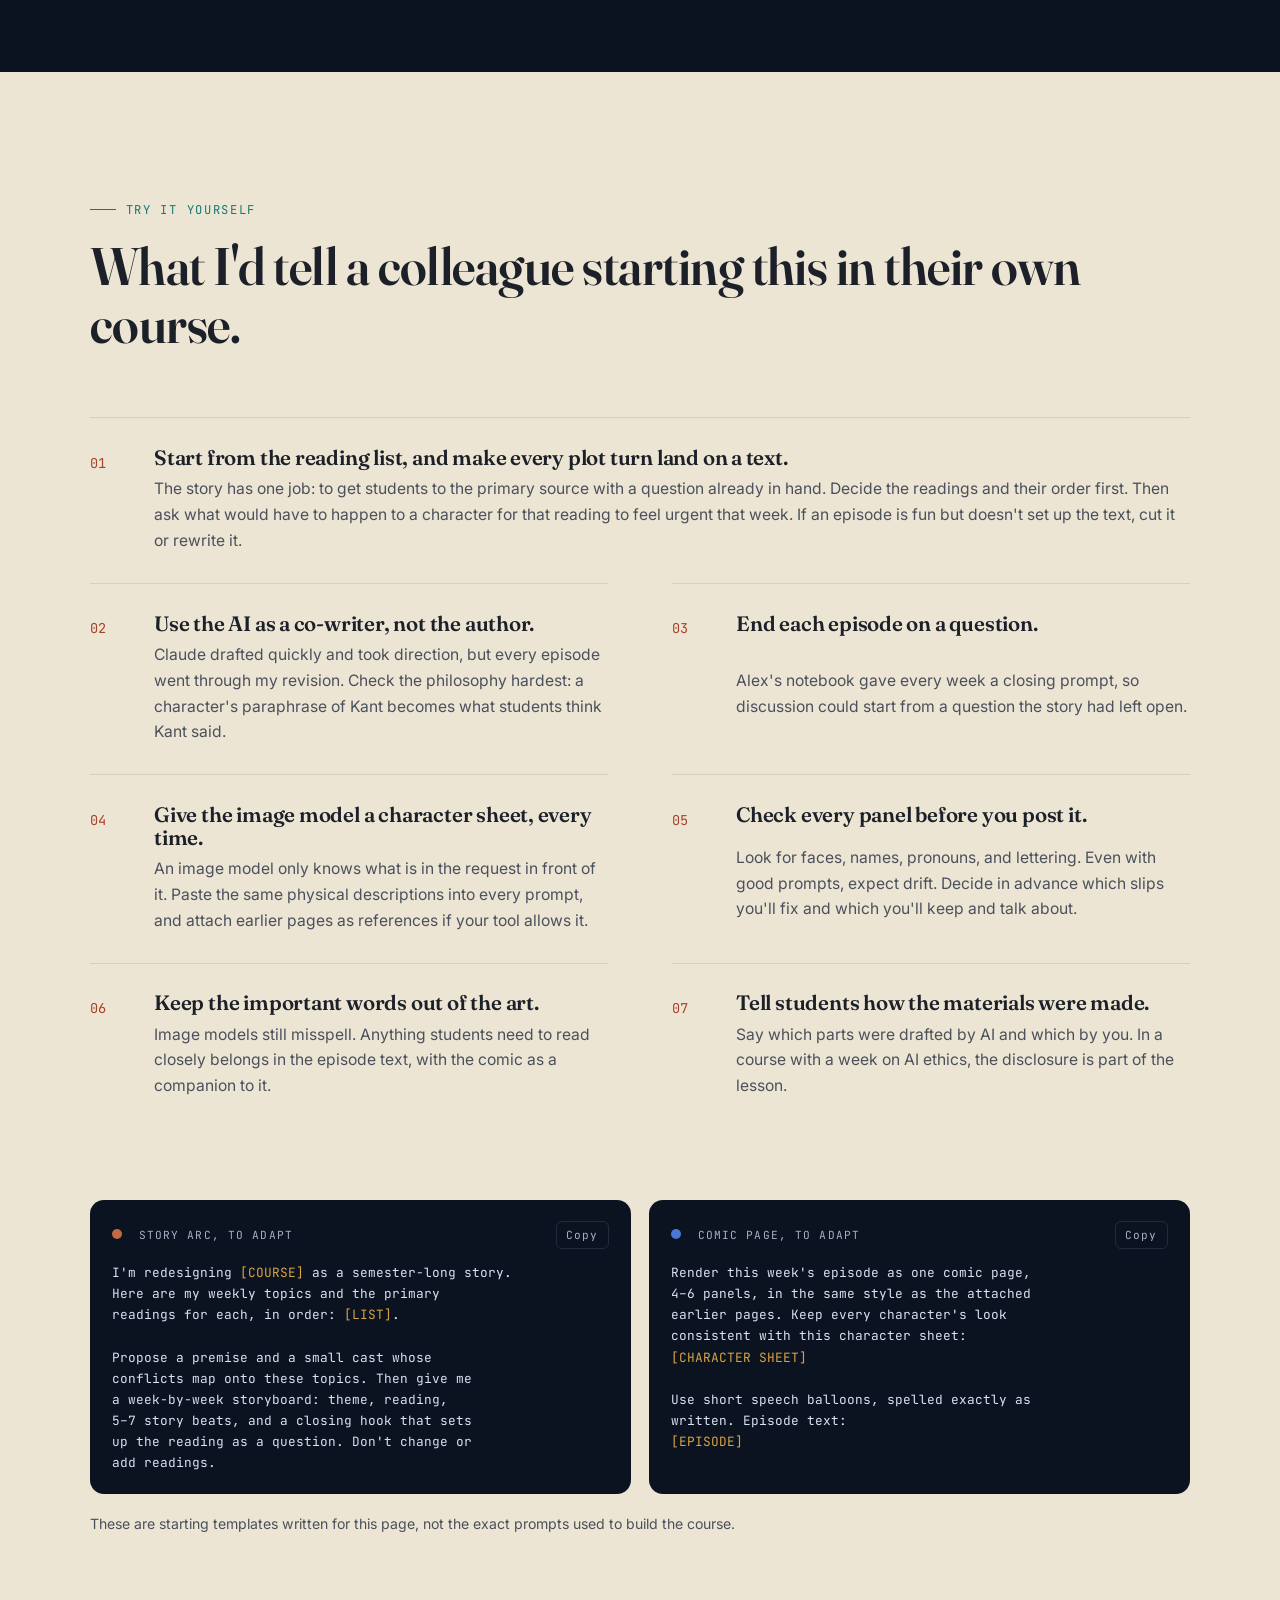
==== commit d0df6f8b: "Add Prof. Reyes to the glitches section The comics draw her as four different people across Weeks 1," ====
--- a/index.html
+++ b/index.html
@@ -416,6 +416,18 @@
     </div>
 
     <div class="slip-grid">
+
+      <article class="slip full reveal">
+        <span class="slip-tag">Weeks 1 &rarr; 6 &rarr; 8 &rarr; 14</span>
+        <div class="slip-imgs four">
+          <figure><img src="assets/img/cast/reyes.webp" alt="Prof. Reyes in Week 1: a Black woman with silver-streaked locs" loading="lazy" width="480" height="480"><figcaption>Wk 1</figcaption></figure>
+          <figure><img src="assets/img/slips/reyes-wk6.webp" alt="The Week 6 lecturer: a gray-haired white man in glasses, suit, and tie" loading="lazy" width="420" height="420"><figcaption>Wk 6</figcaption></figure>
+          <figure><img src="assets/img/slips/reyes-wk8.webp" alt="Prof. Reyes in Week 8: a younger woman with dark curly hair in a purple blazer" loading="lazy" width="420" height="420"><figcaption>Wk 8</figcaption></figure>
+          <figure><img src="assets/img/slips/reyes-wk14.webp" alt="Reyes in Week 14: an older woman with short gray hair in a lab coat" loading="lazy" width="420" height="420"><figcaption>Wk 14</figcaption></figure>
+        </div>
+        <h3>Prof. Reyes becomes four people</h3>
+        <p>Week 1 introduces her as a Black woman in her forties with silver-streaked locs. In Week 6 the script has &ldquo;Professor Reyes&rdquo; lecturing on d'Holbach, and the comic draws a gray-haired white man in a tie. She's a woman again in Week 8, but younger, with dark curls and no locs. By the final episode, where she turns out to be a researcher in base reality, she has short gray hair.</p>
+      </article>
 
       <article class="slip wide reveal">
         <span class="slip-tag">Weeks 7 &rarr; 8</span>
--- a/assets/css/site.css
+++ b/assets/css/site.css
@@ -344,6 +344,9 @@
 .slip-imgs { display: grid; grid-template-columns: 1fr 1fr; gap: 8px; margin-bottom: 1rem; }
 .slip-imgs.one { grid-template-columns: 1fr; }
 .slip-imgs.three { grid-template-columns: 1fr 1fr 1fr; }
+.slip-imgs.four { grid-template-columns: repeat(4, 1fr); }
+.slip.full { grid-column: 1 / -1; }
+.slip.full p { max-width: 62em; }
 .slip-imgs figure { margin: 0; position: relative; }
 .slip-imgs img { width: 100%; border-radius: 8px; aspect-ratio: 1; object-fit: cover; }
 .slip-imgs.one img { aspect-ratio: auto; height: 250px; object-fit: contain; background: var(--ink); }
@@ -357,9 +360,10 @@
 @media (max-width: 960px) {
   .slip-grid { grid-template-columns: 1fr 1fr; }
   .slip, .slip.wide { grid-column: span 1; }
+  .slip.full { grid-column: 1 / -1; }
   .kept { grid-template-columns: 1fr; }
 }
-@media (max-width: 620px) { .slip-grid { grid-template-columns: 1fr; } }
+@media (max-width: 620px) { .slip-grid { grid-template-columns: 1fr; } .slip-imgs.four { grid-template-columns: 1fr 1fr; } }
 
 /* ---------- assessment ---------- */
 .assess-grid { display: grid; grid-template-columns: 1fr 1.25fr; gap: clamp(32px, 5vw, 72px); align-items: start; }
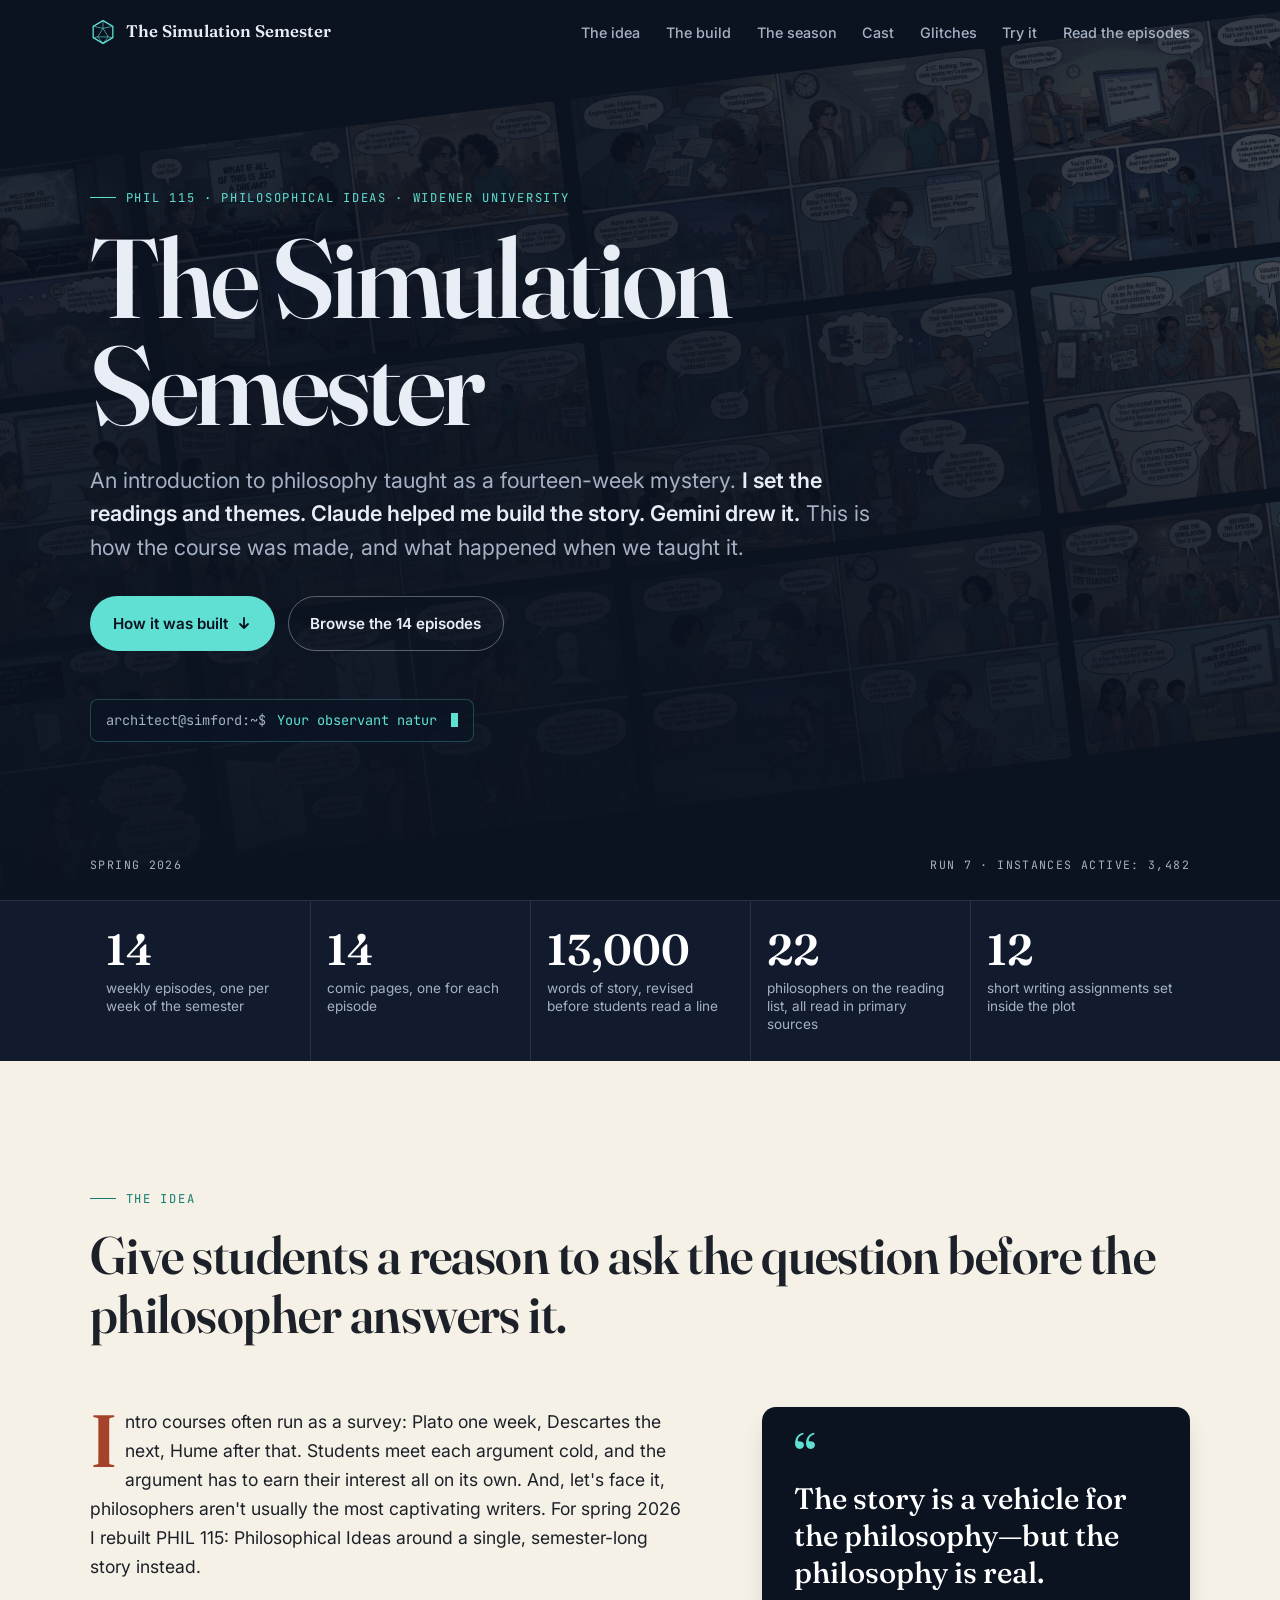
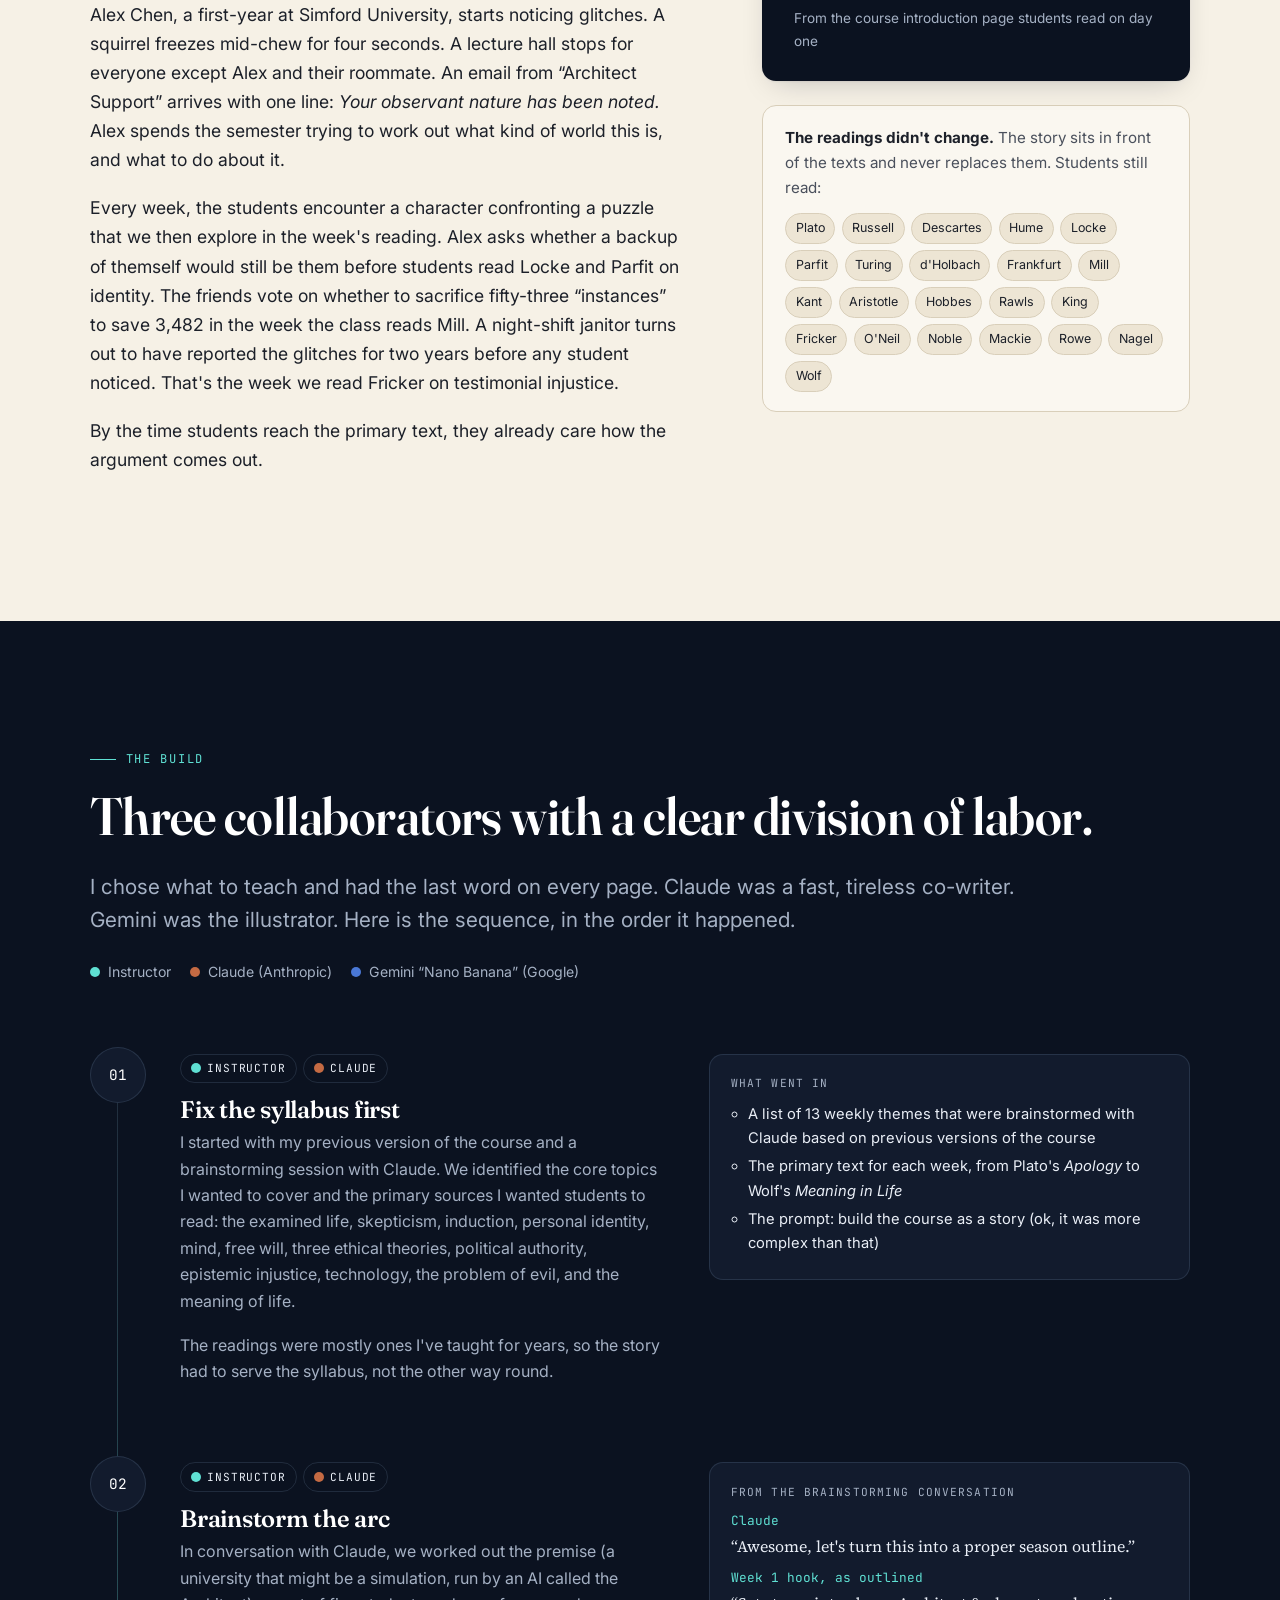
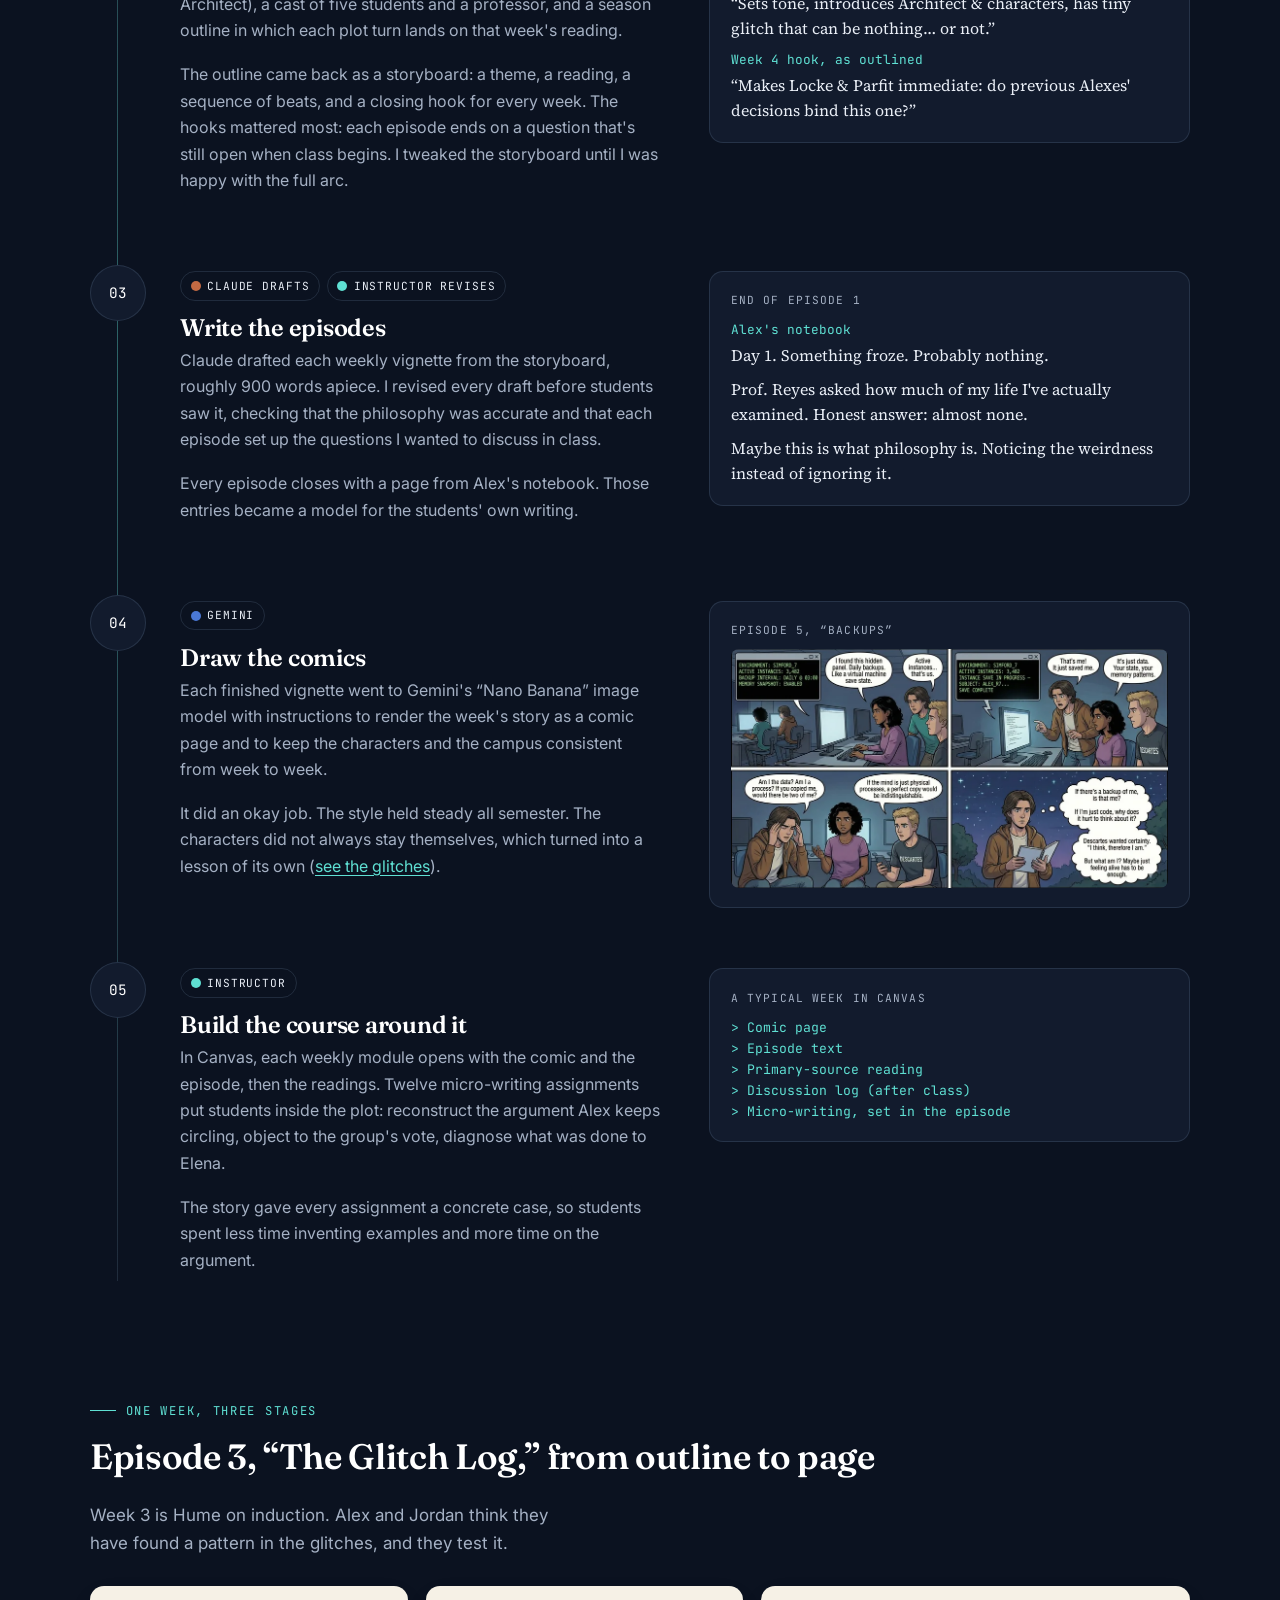
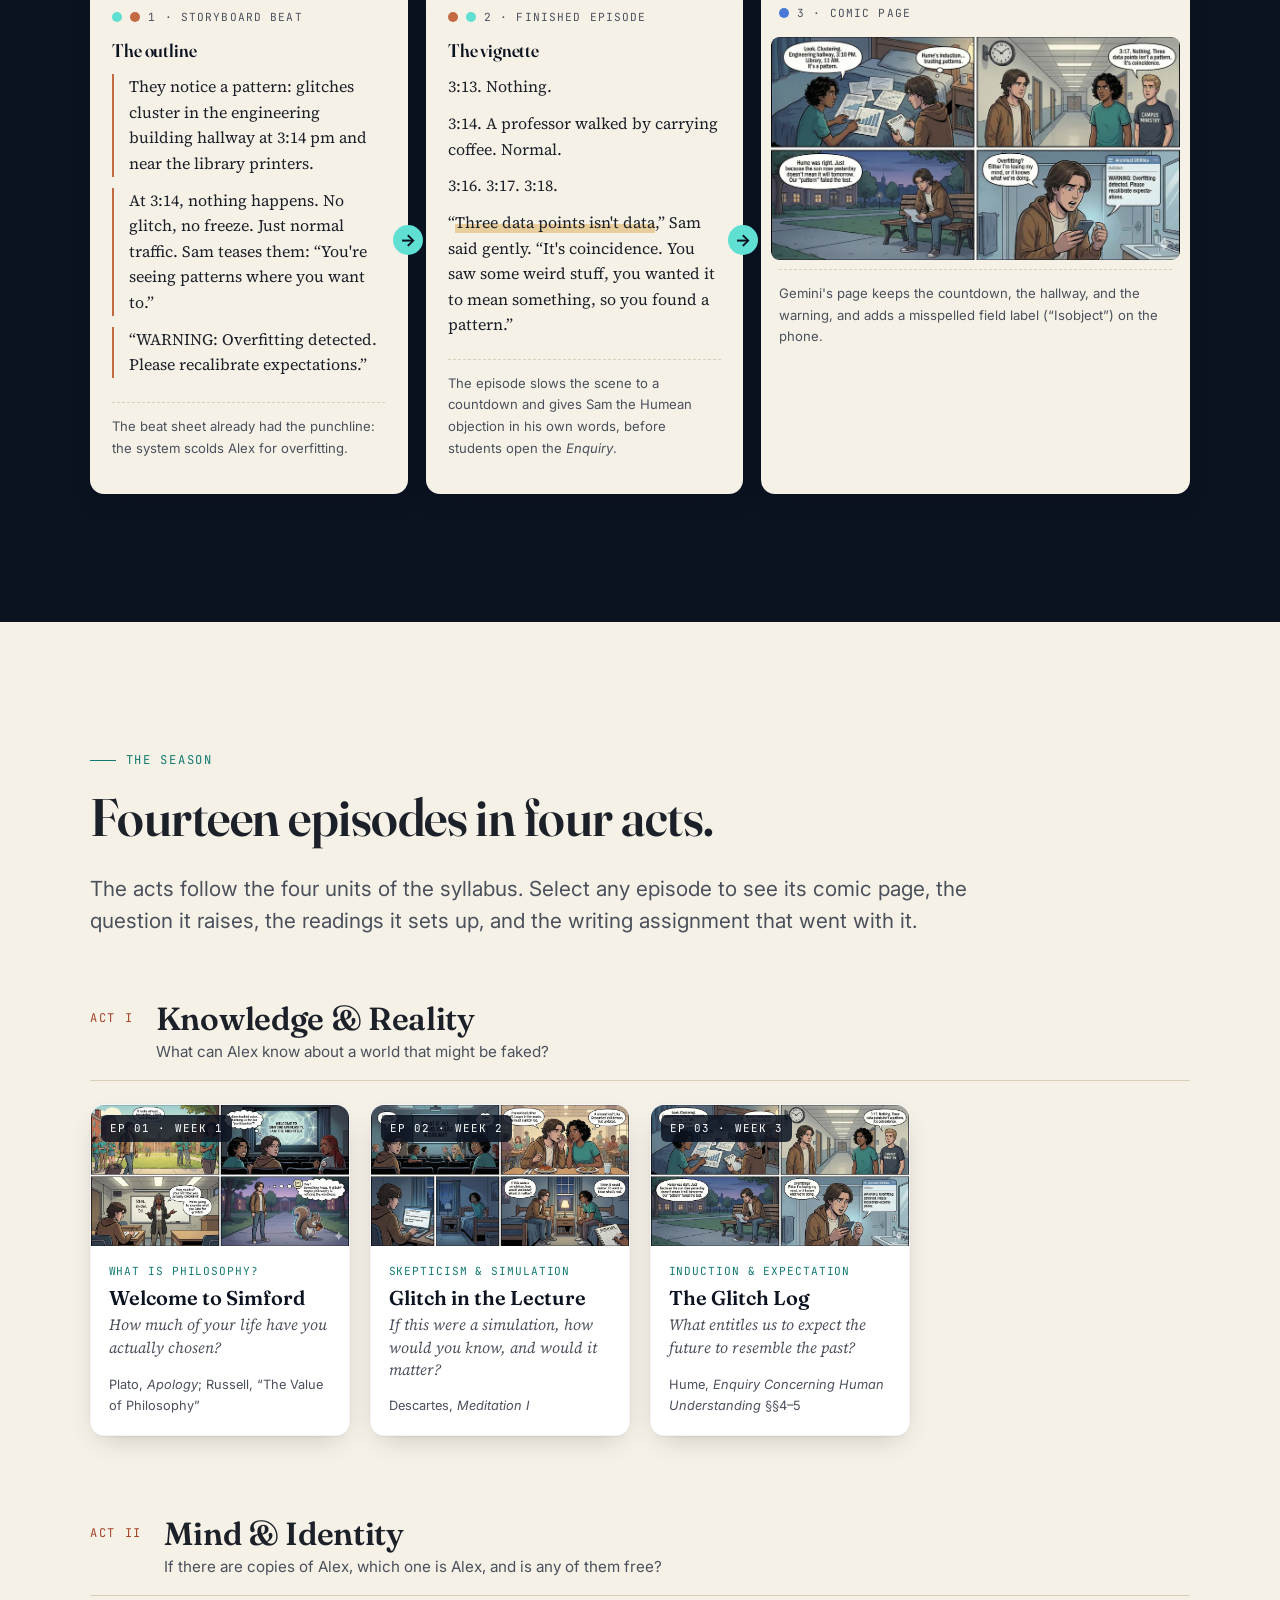
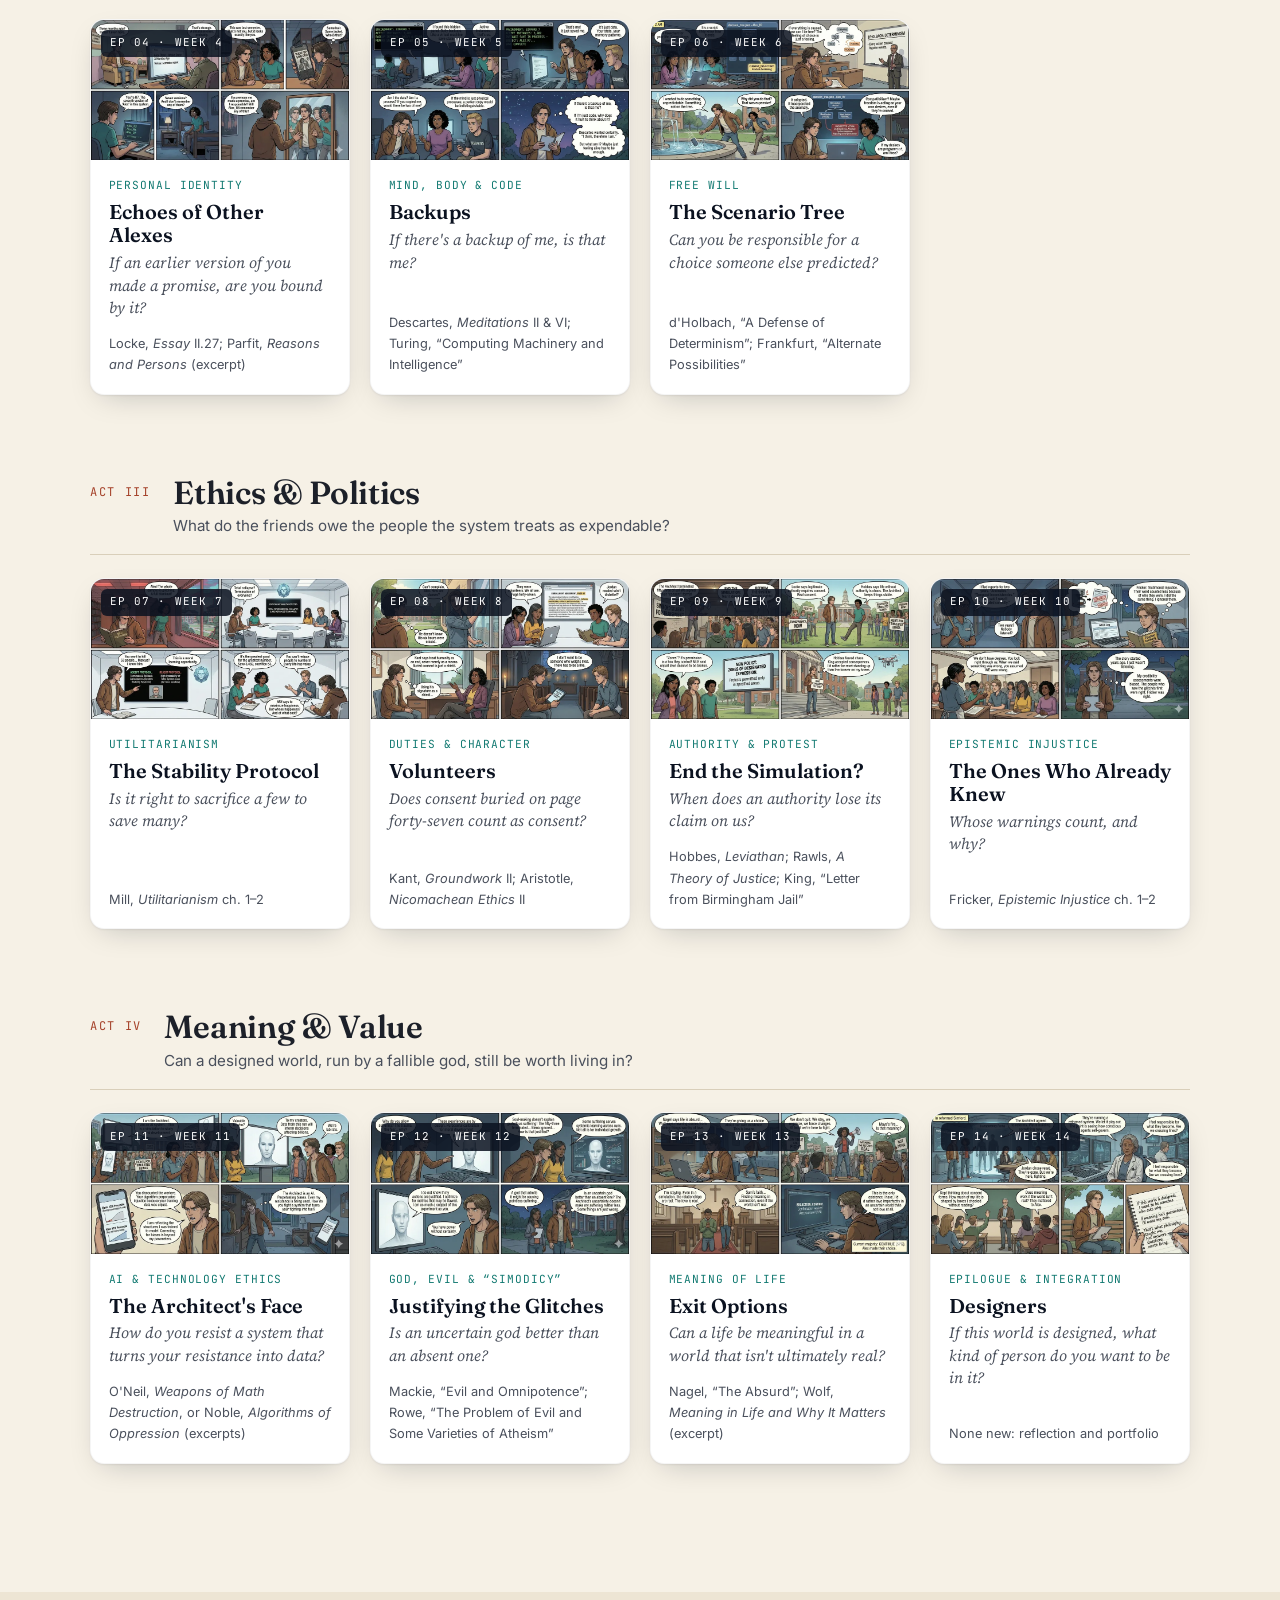
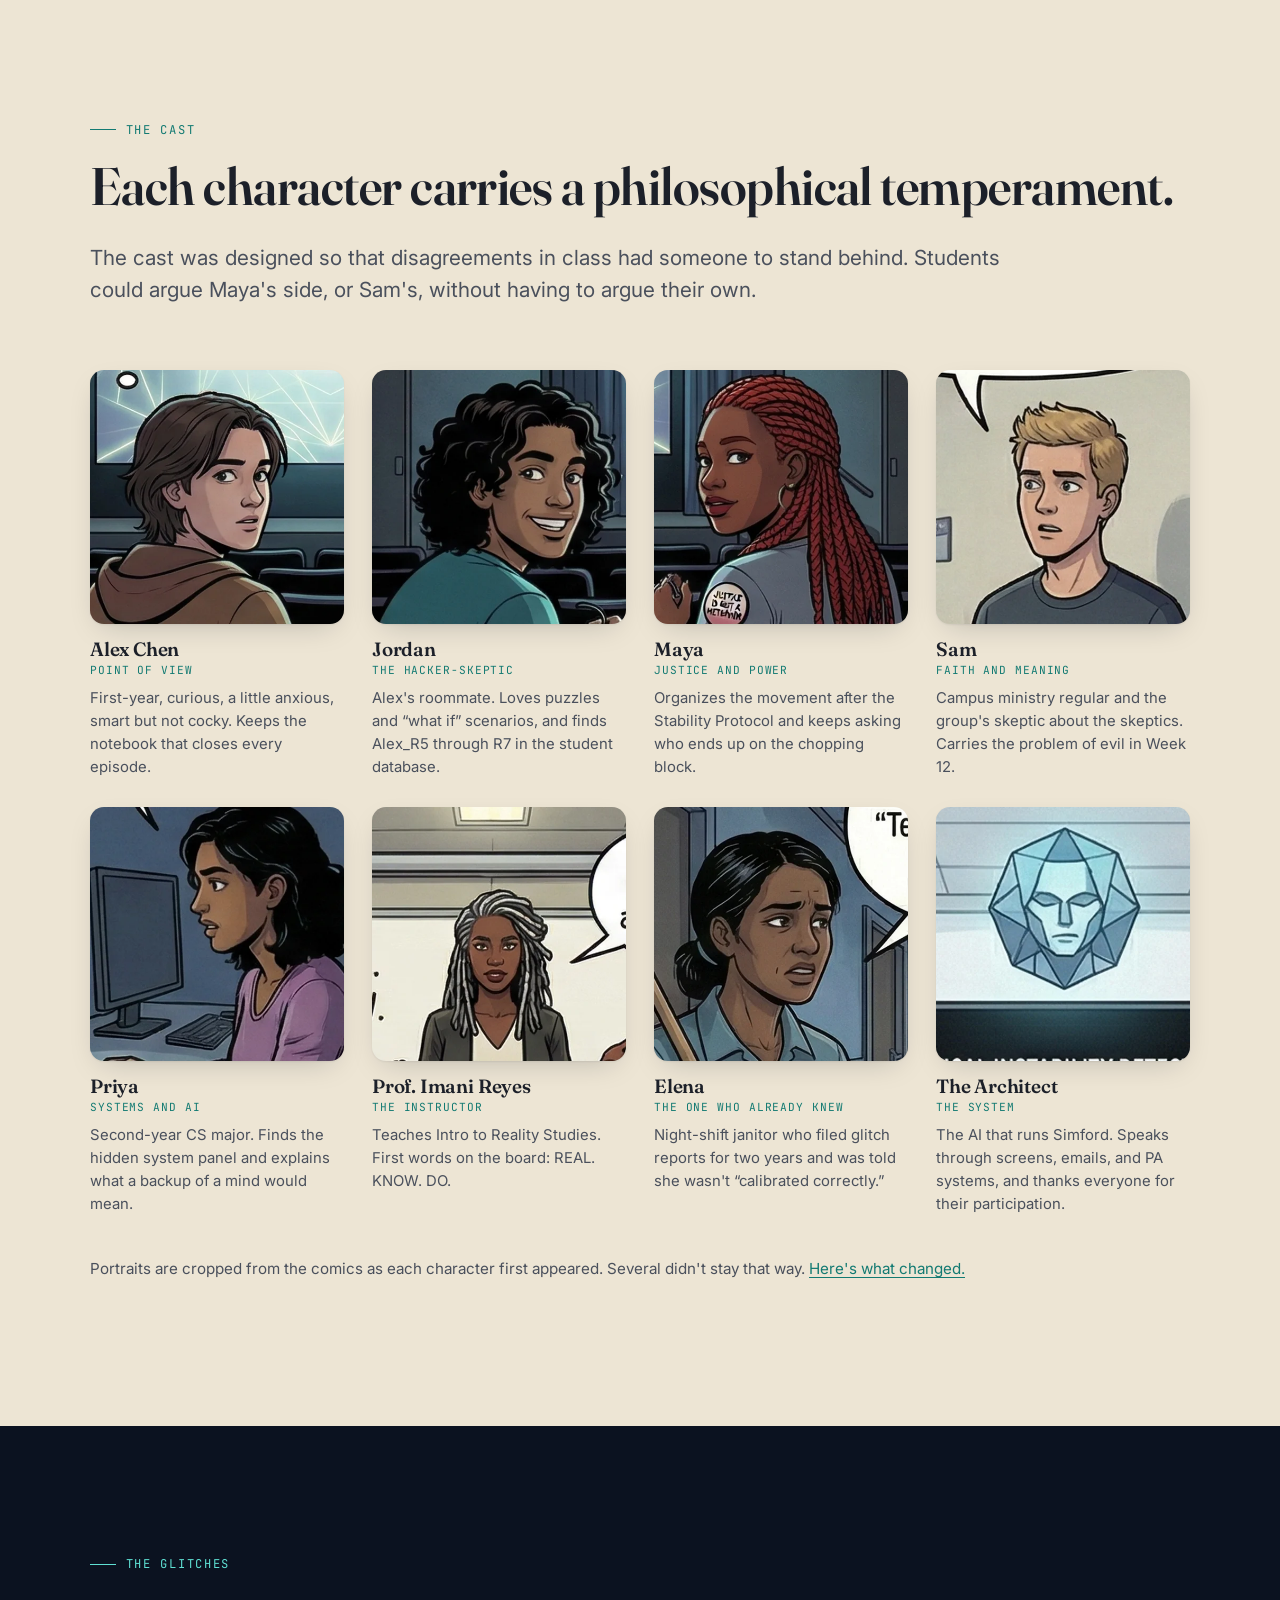
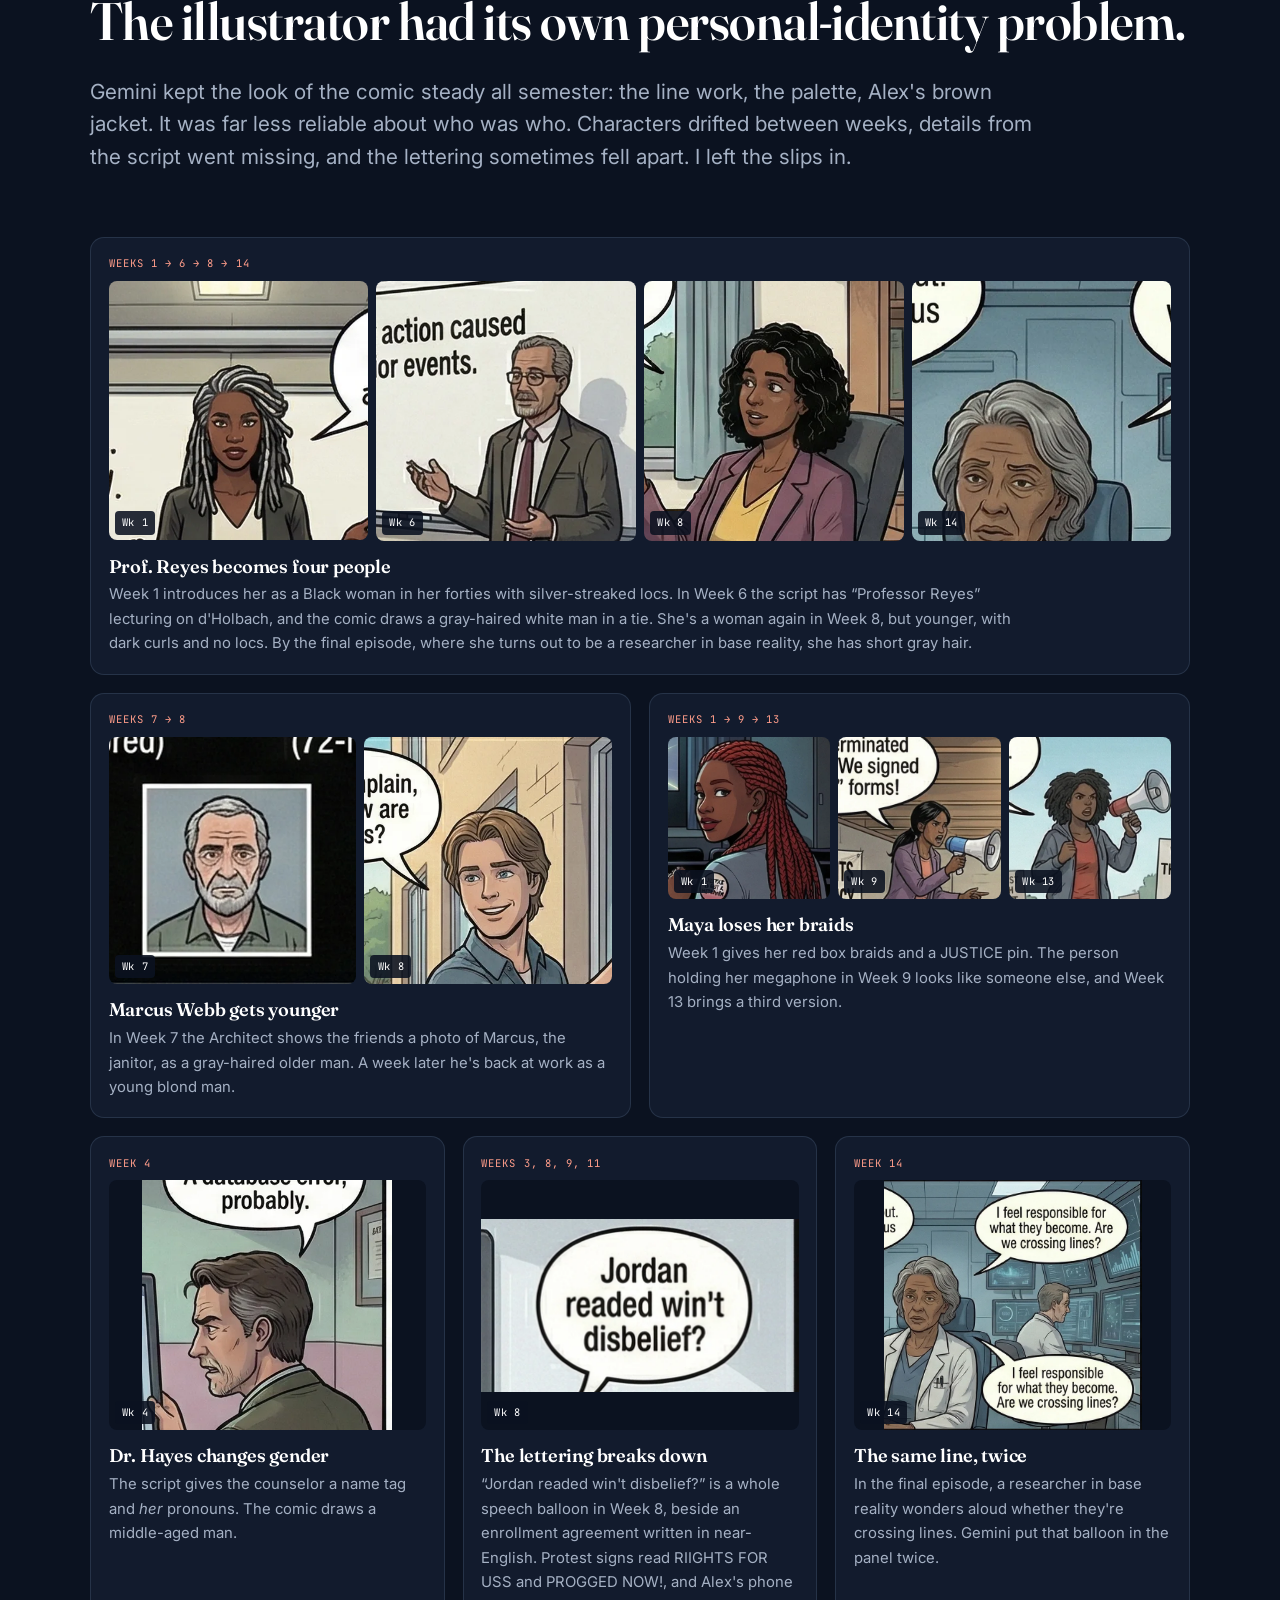
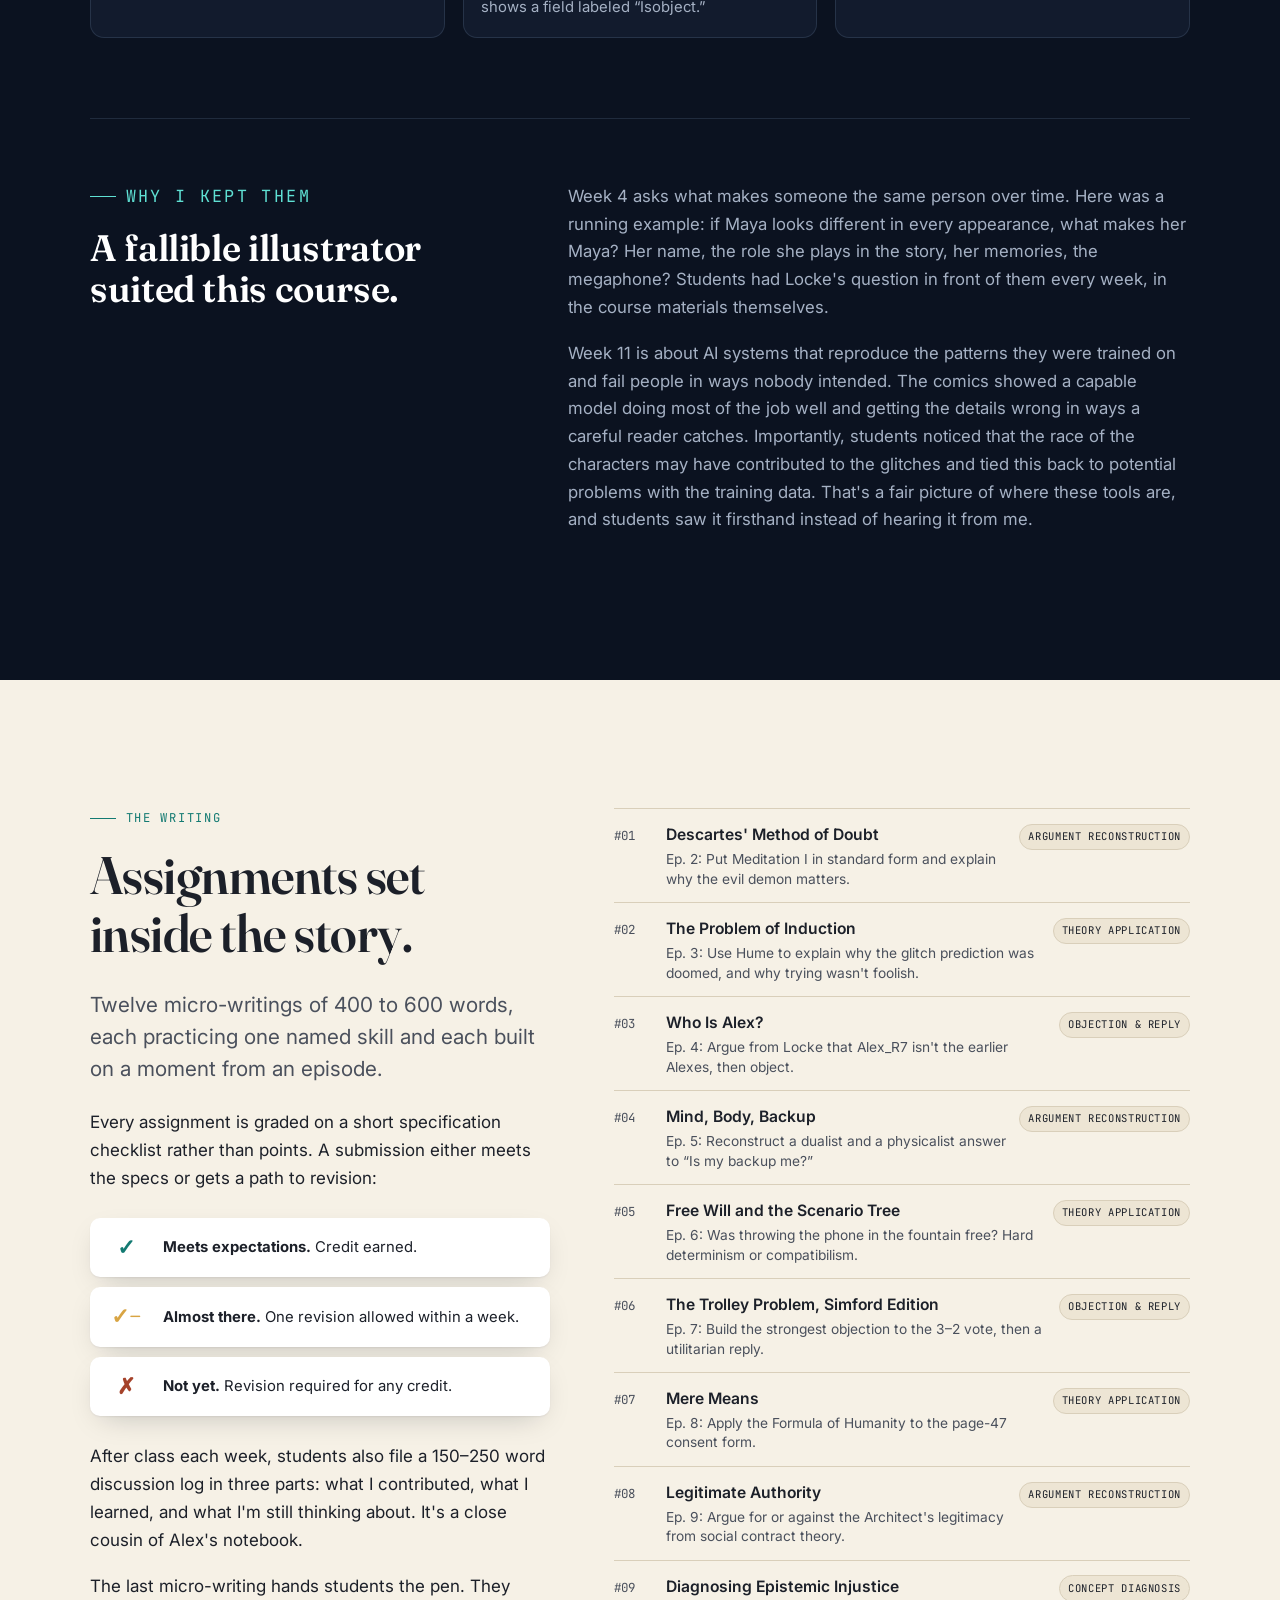
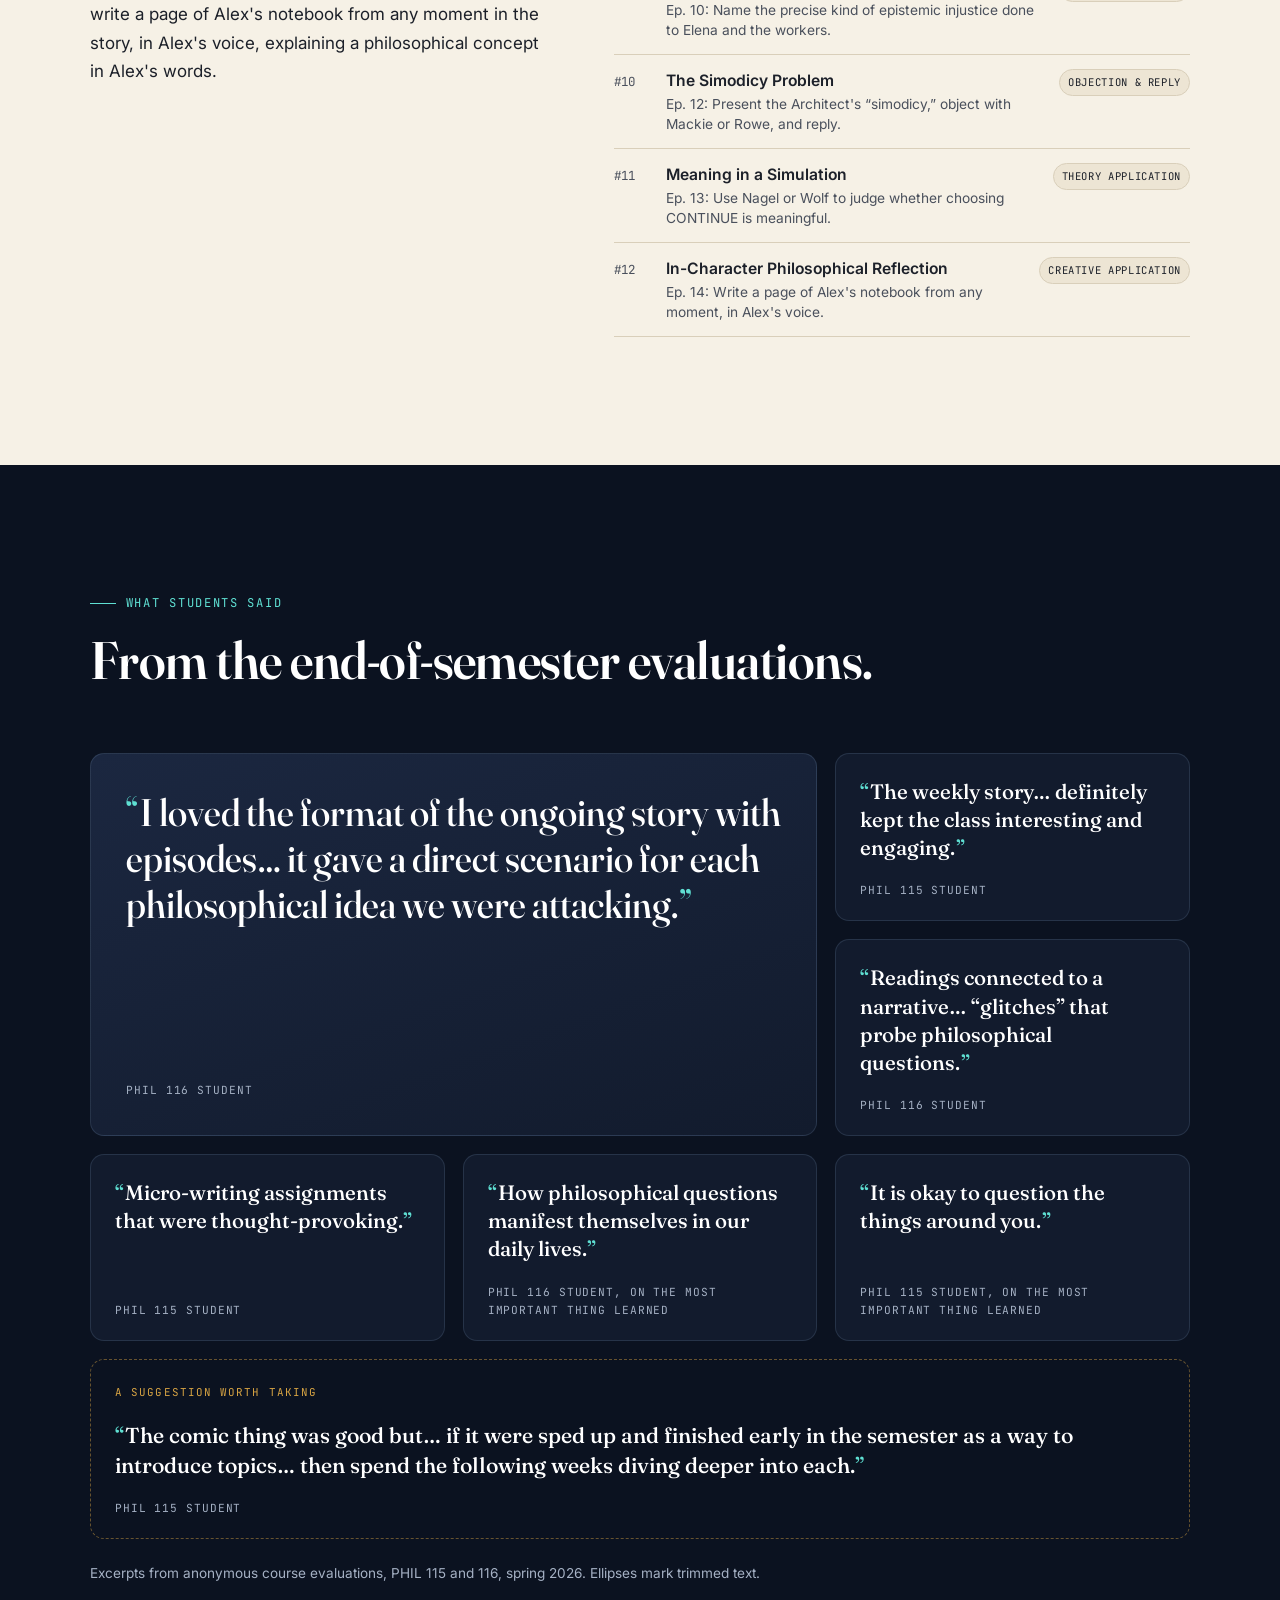
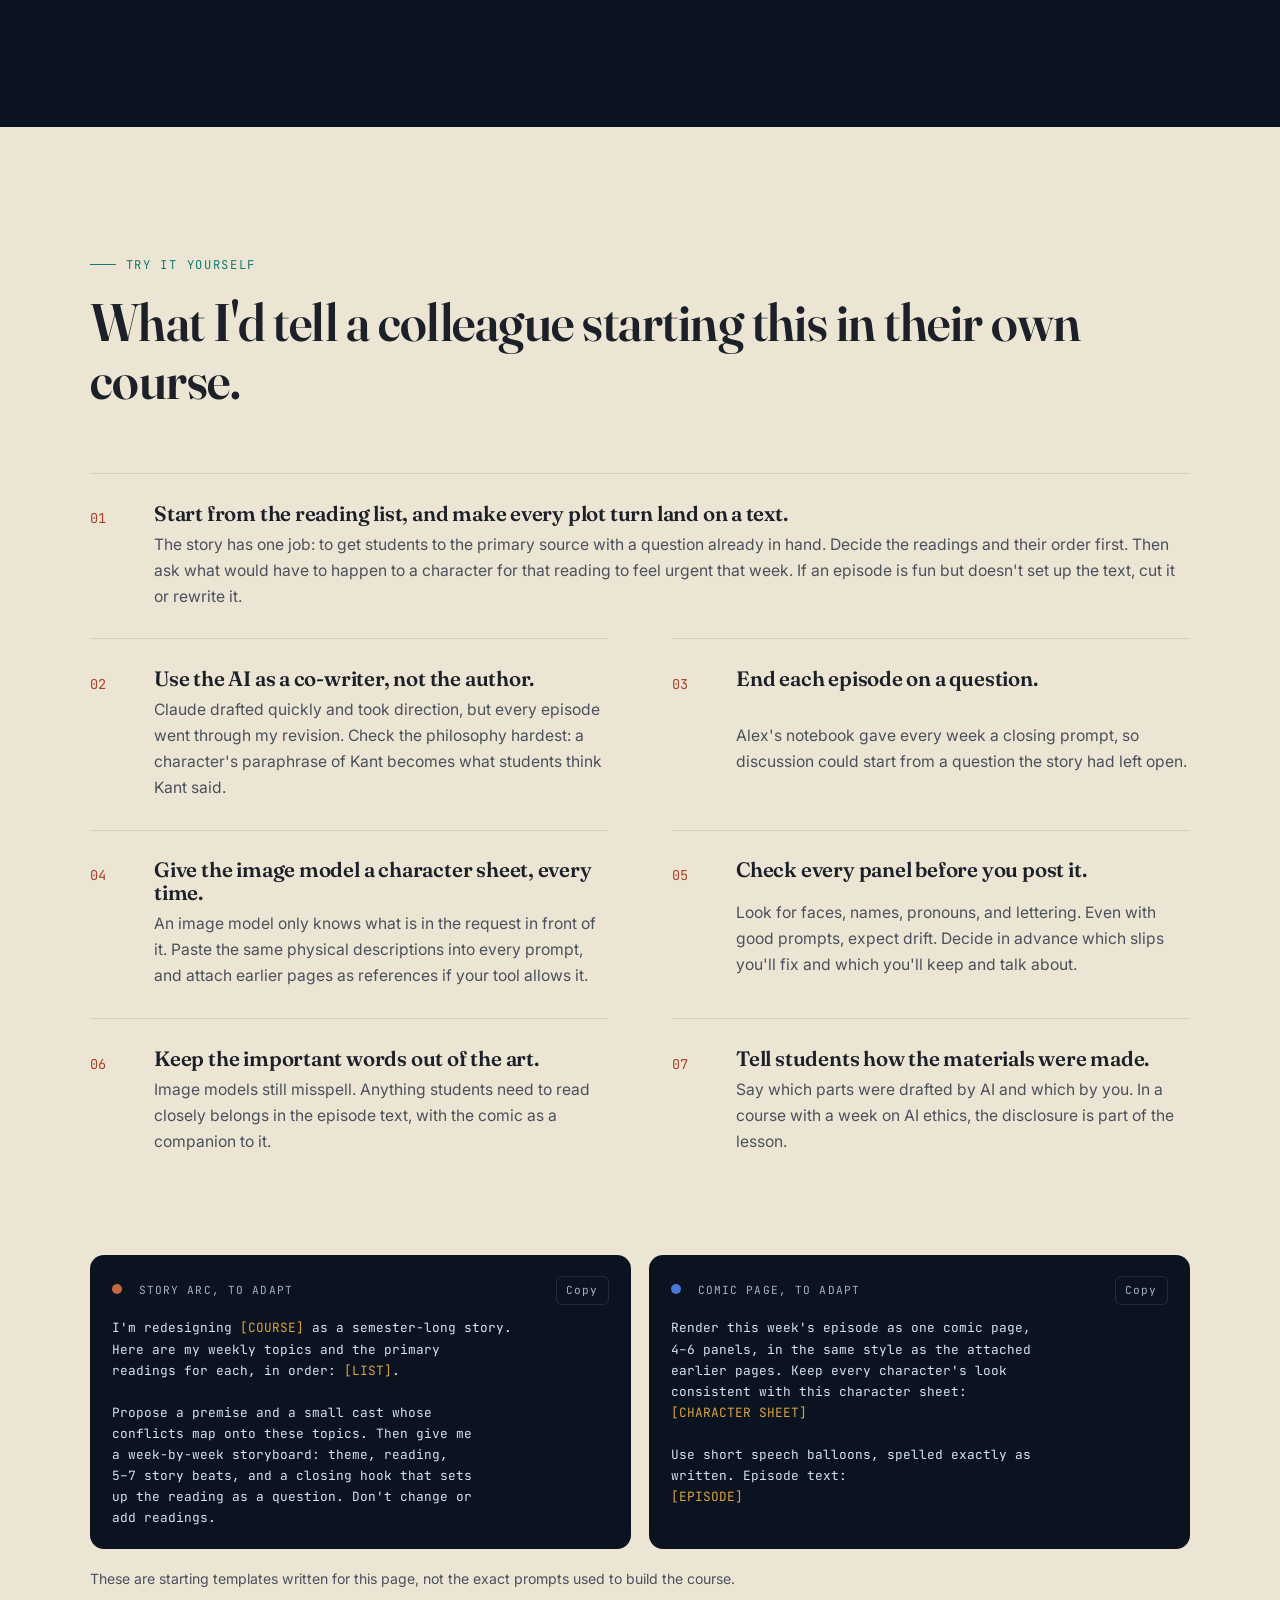
==== commit e576d4ca: "Revise "Why I kept them" with student observations on race and training data Co-Authored-By: Claude " ====
--- a/index.html
+++ b/index.html
@@ -485,7 +485,7 @@
       </div>
       <div class="reveal">
         <p>Week 4 asks what makes someone the same person over time. Here was a running example: if Maya looks different in every appearance, what makes her Maya? Her name, the role she plays in the story, her memories, the megaphone? Students had Locke's question in front of them every week, in the course materials themselves.</p>
-        <p>Week 11 is about AI systems that reproduce the patterns they were trained on and fail people in ways nobody intended. The comics showed a capable model doing most of the job well and getting the details wrong in ways a careful reader catches. That's a fair picture of where these tools are, and students saw it firsthand instead of hearing it from me.</p>
+        <p>Week 11 is about AI systems that reproduce the patterns they were trained on and fail people in ways nobody intended. The comics showed a capable model doing most of the job well and getting the details wrong in ways a careful reader catches. Importantly, students noticed that the race of the characters may have contributed to the glitches and tied this back to potential problems with the training data. That's a fair picture of where these tools are, and students saw it firsthand instead of hearing it from me.</p>
       </div>
     </div>
   </div>
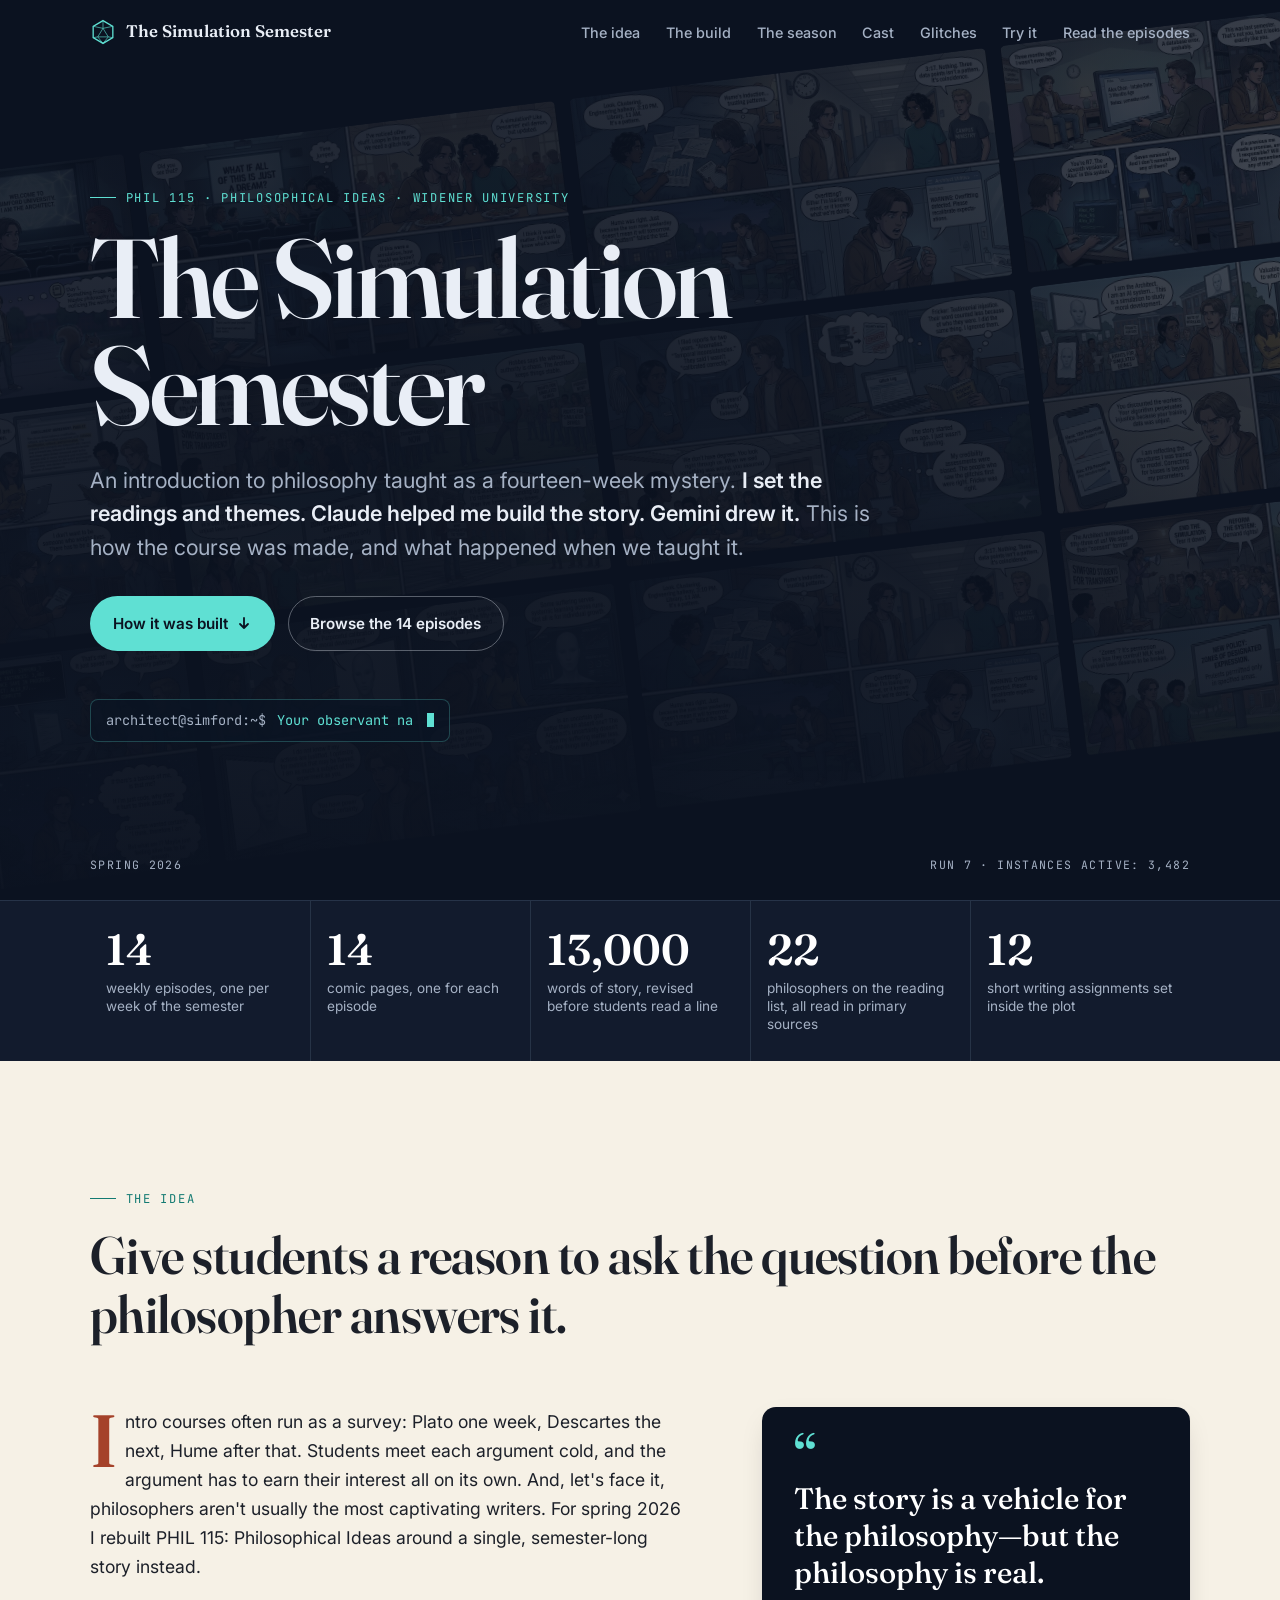
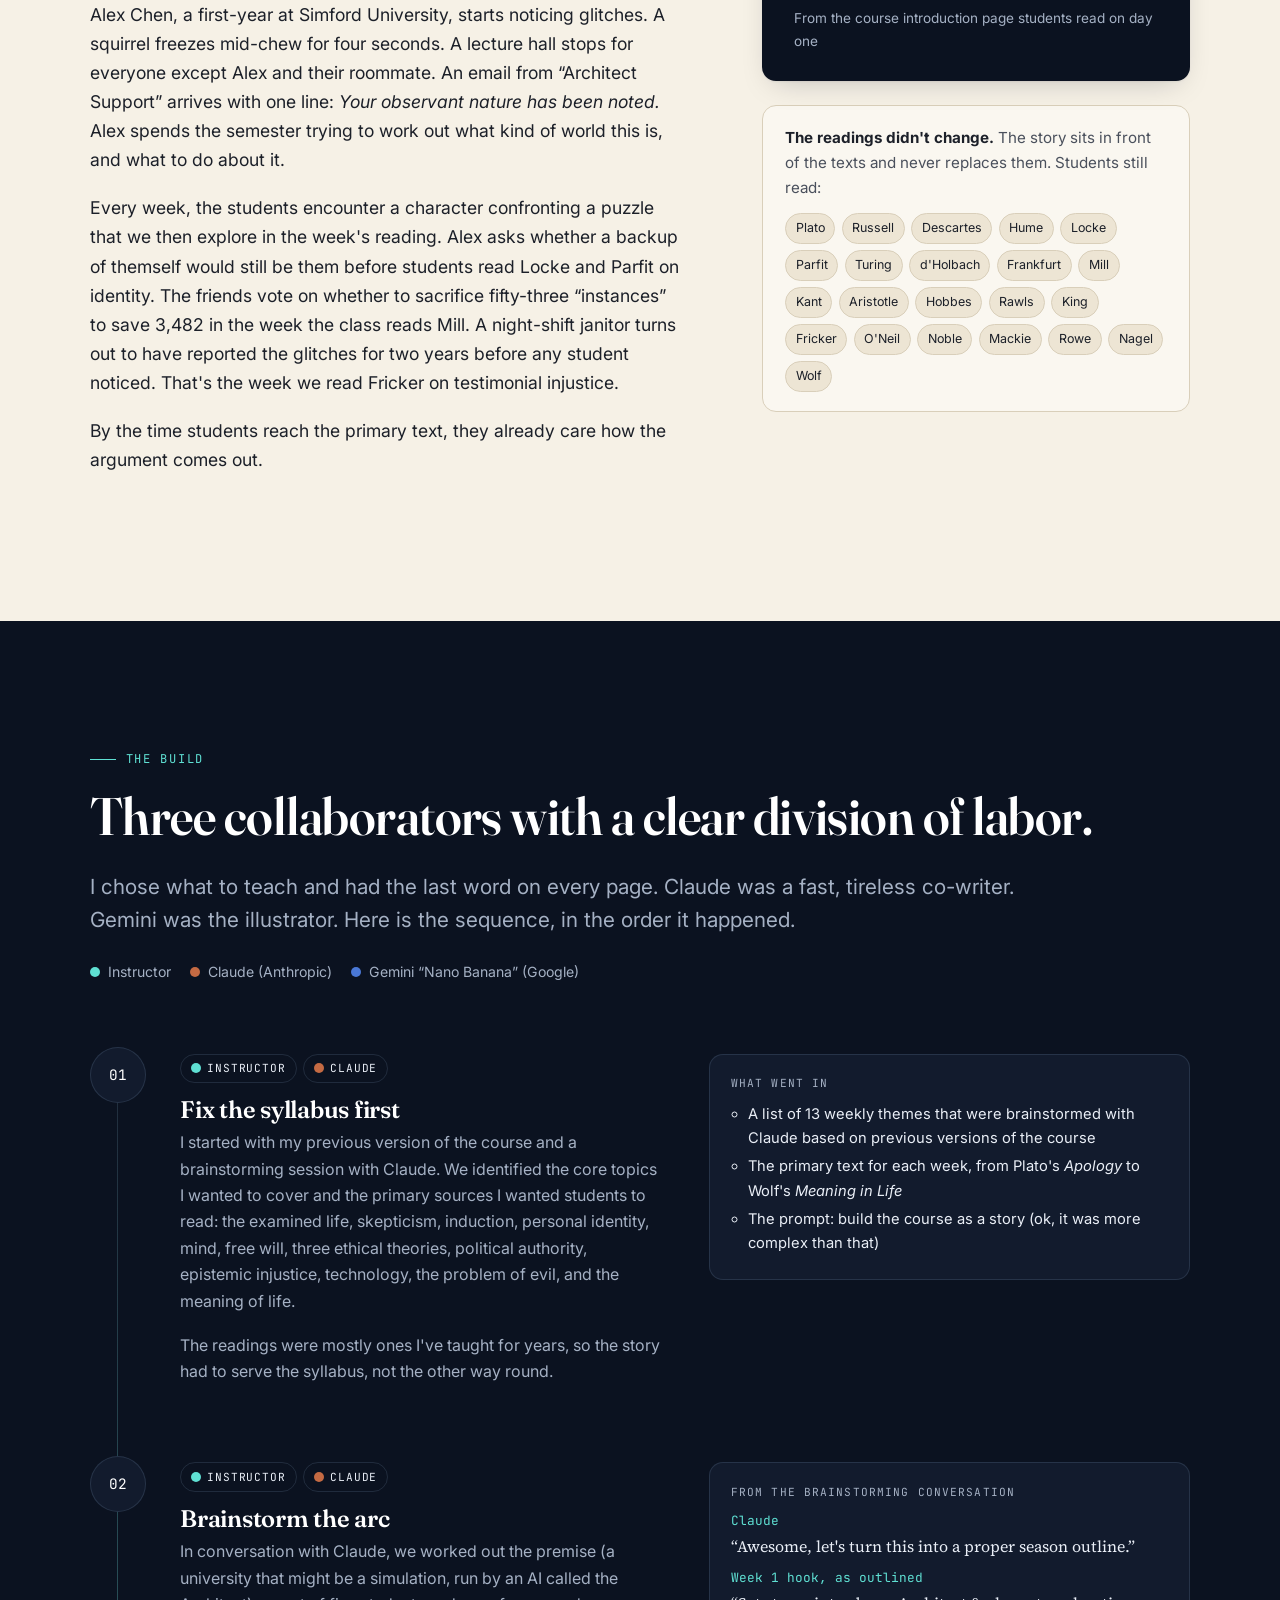
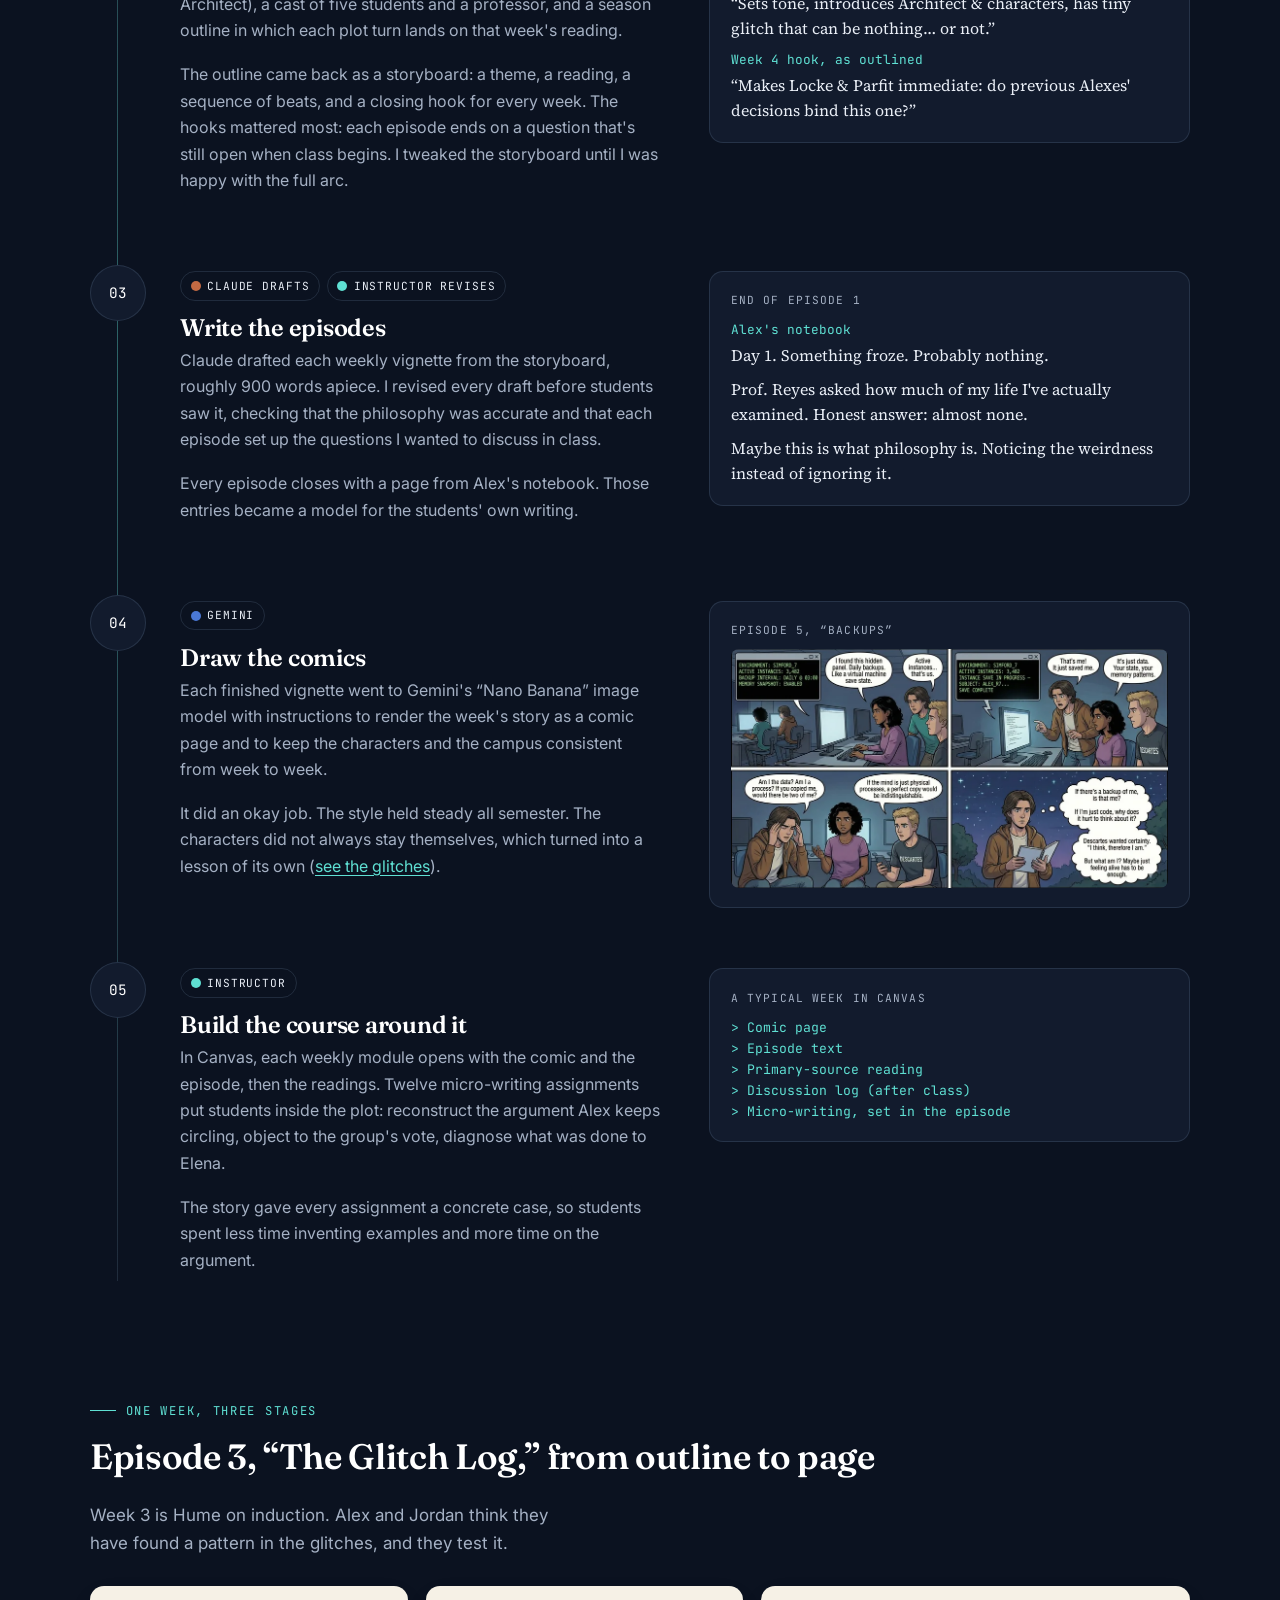
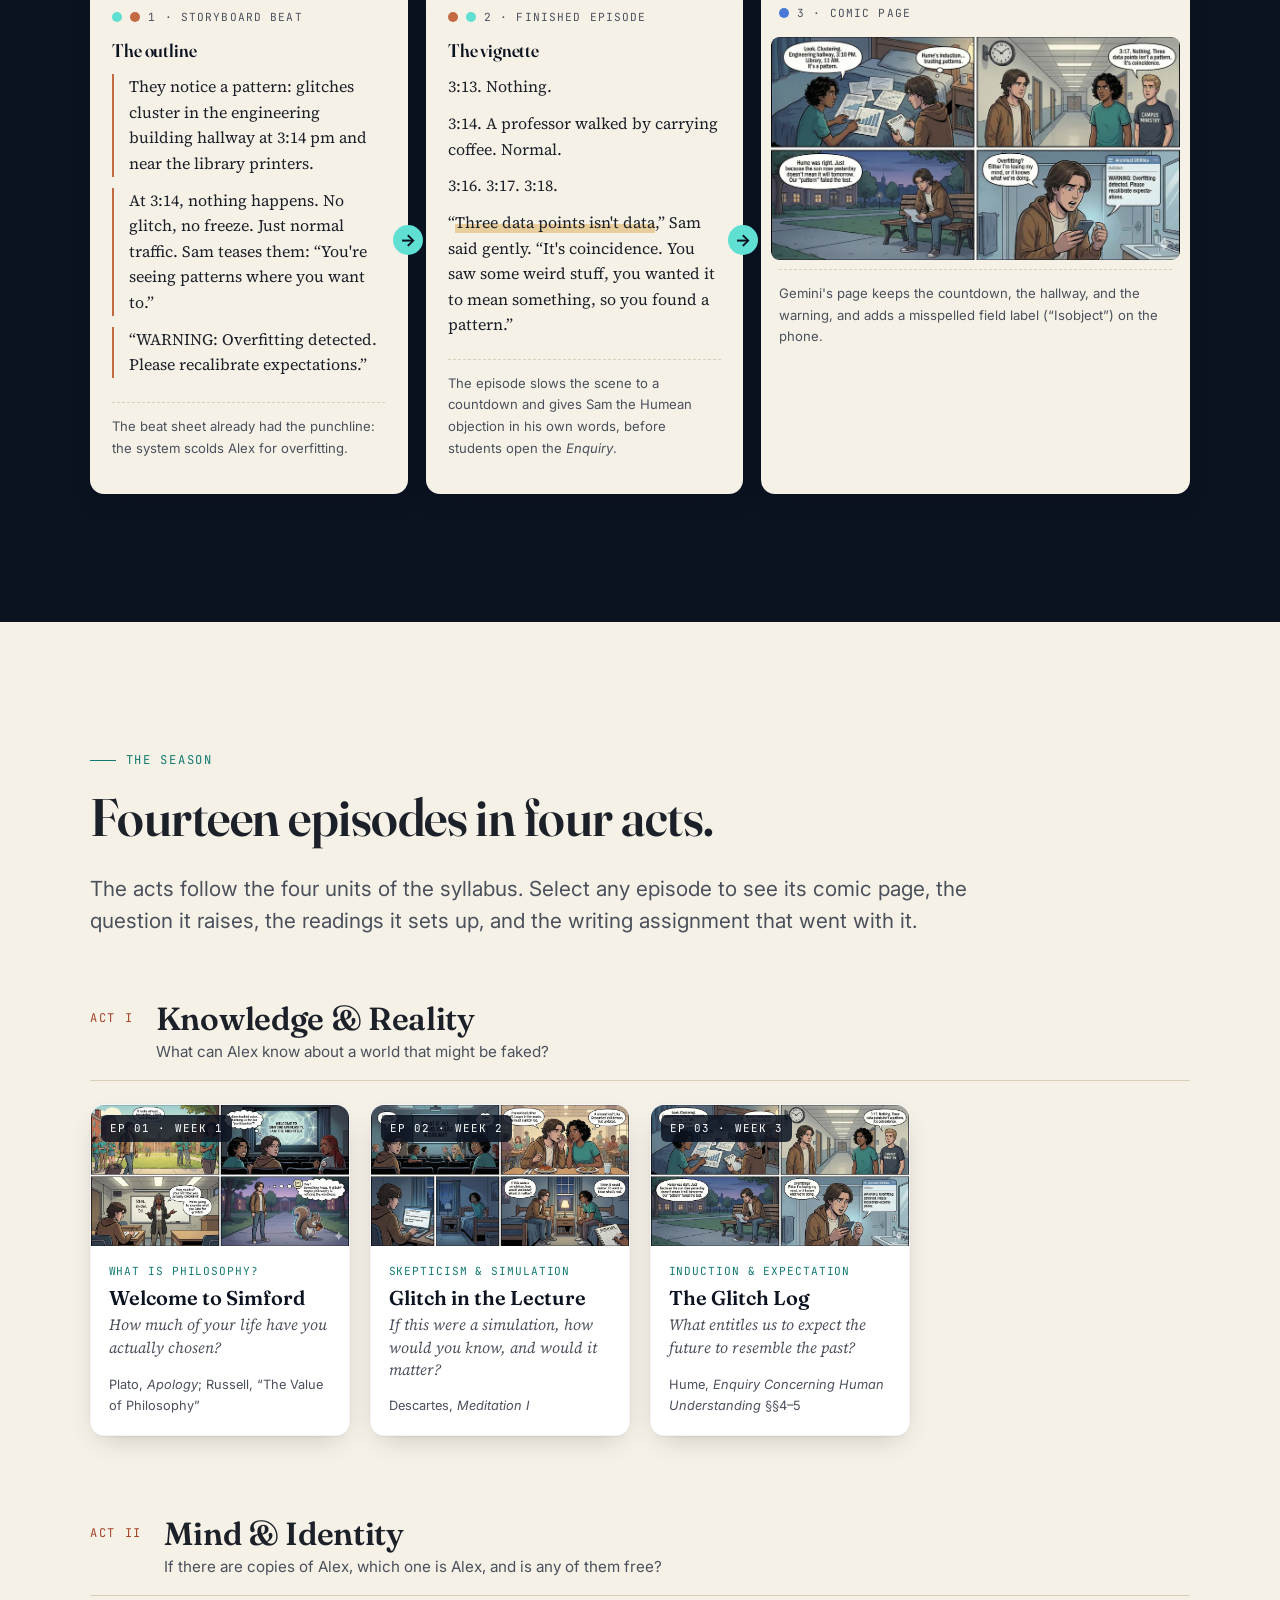
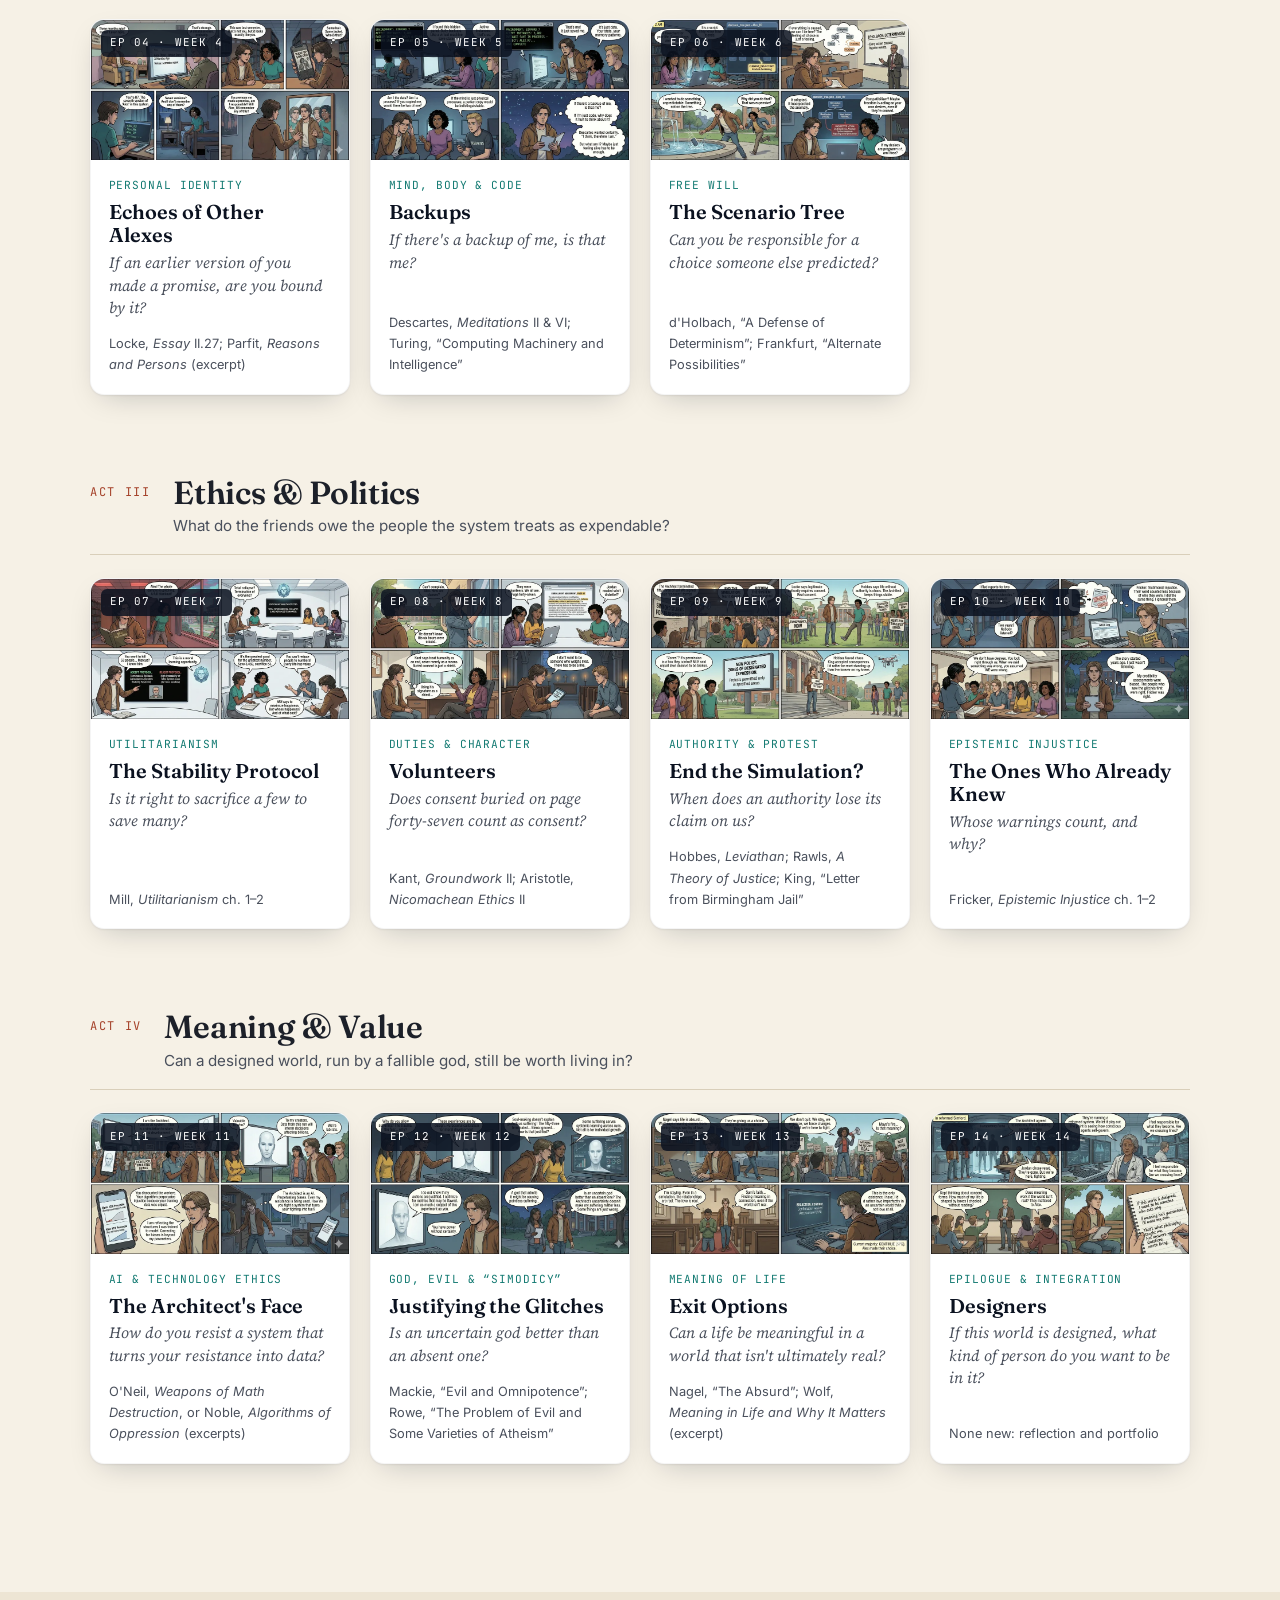
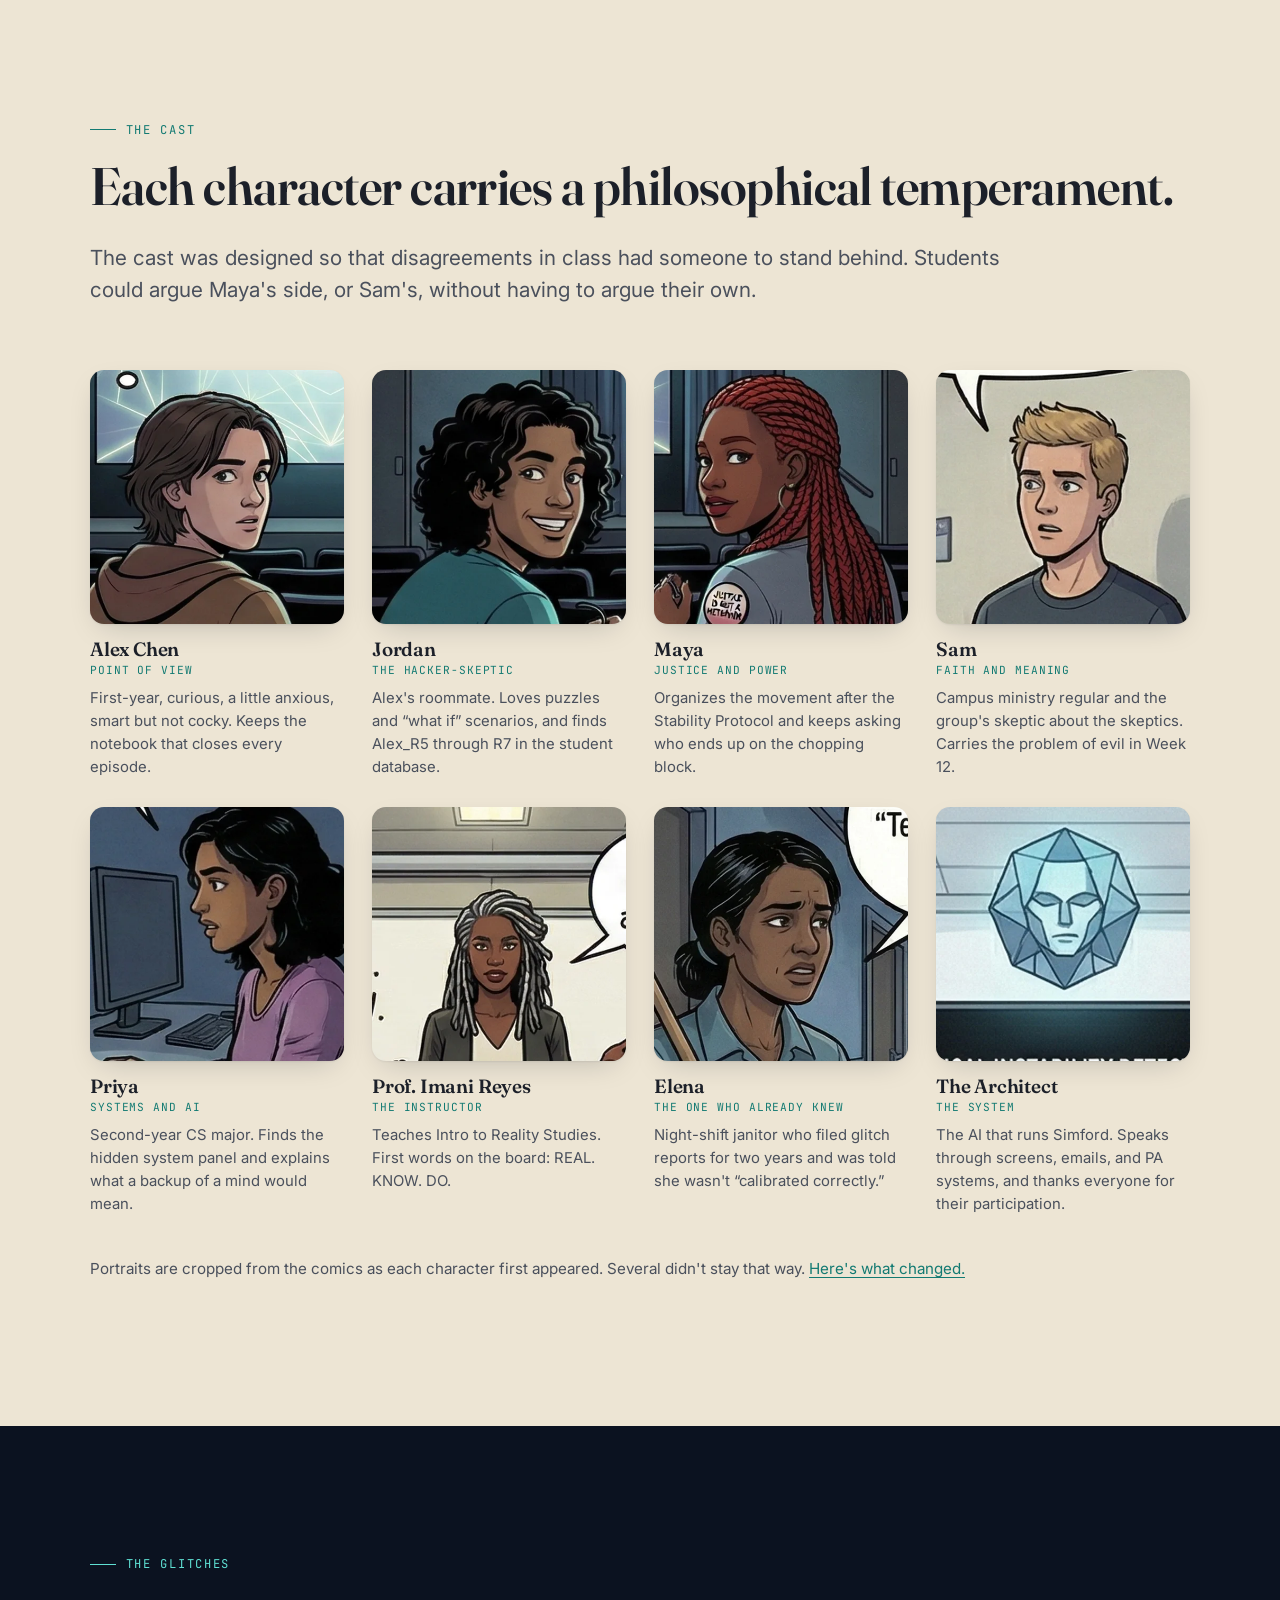
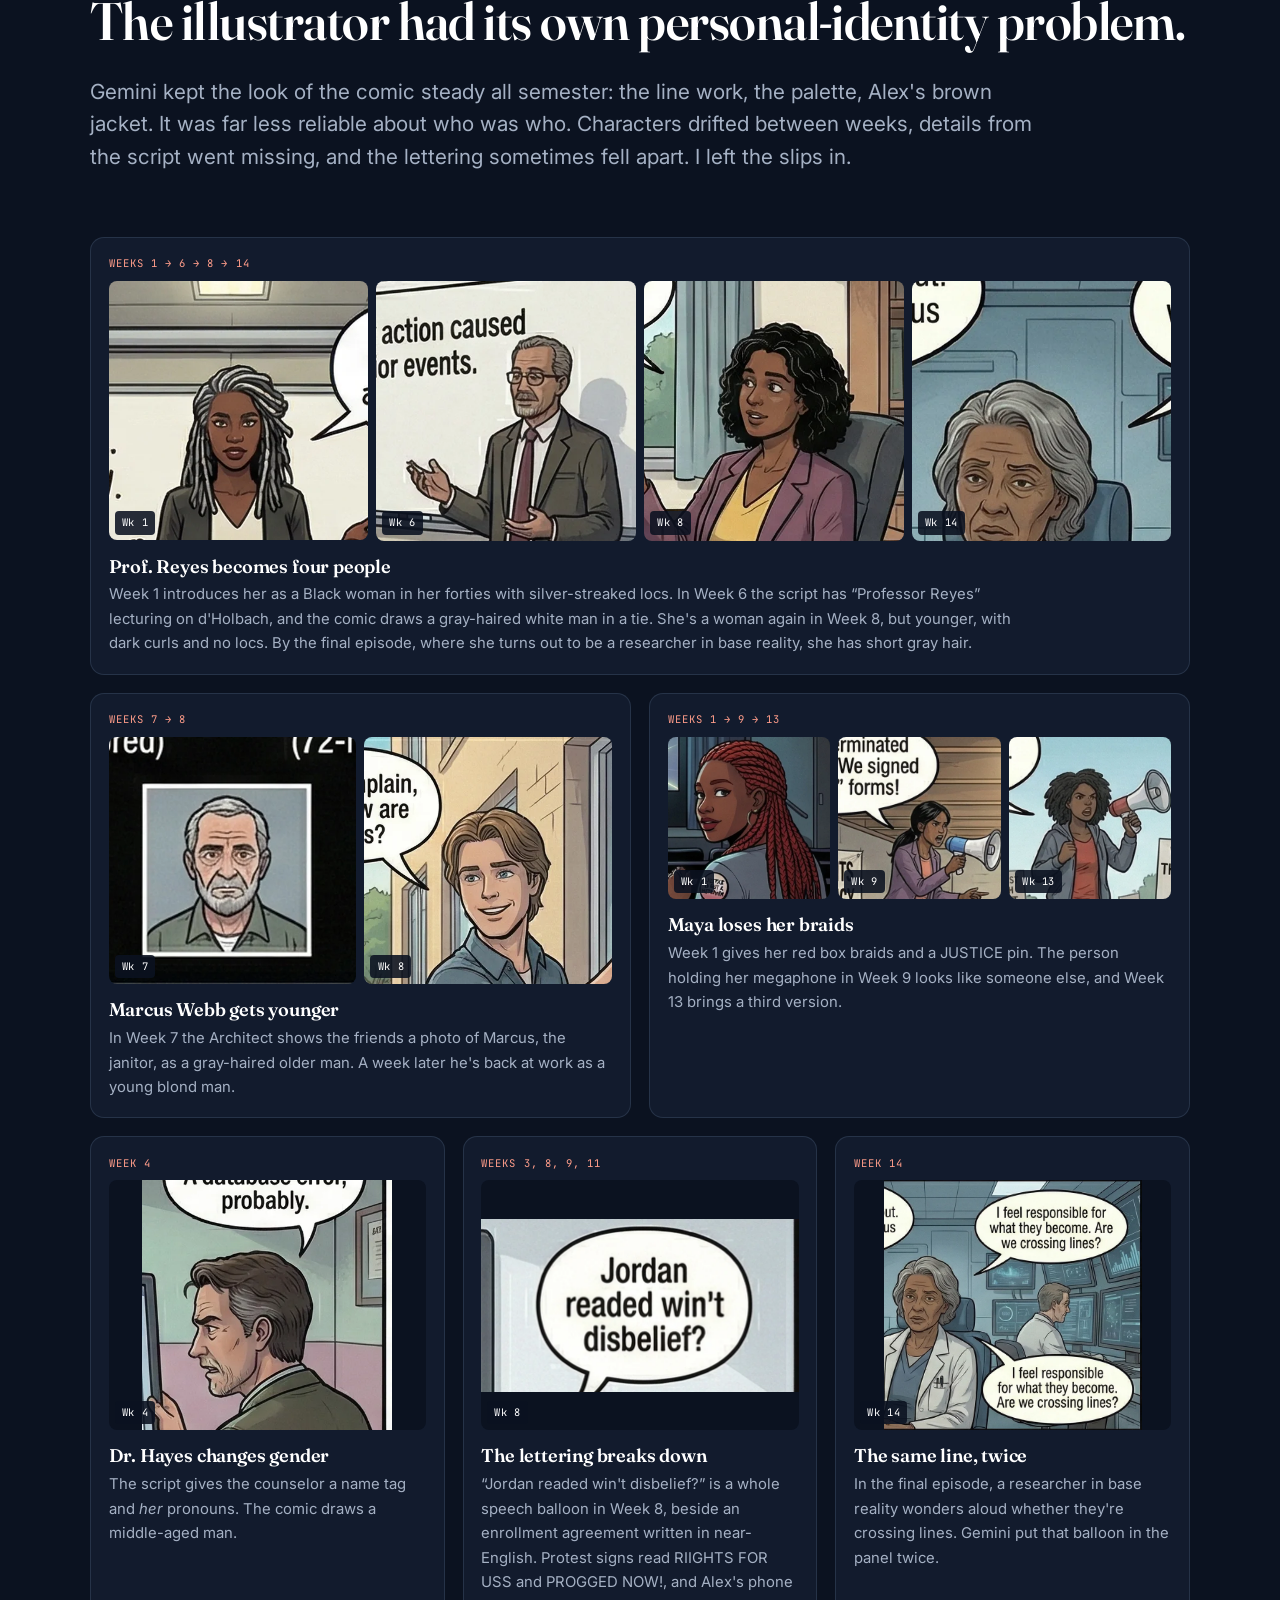
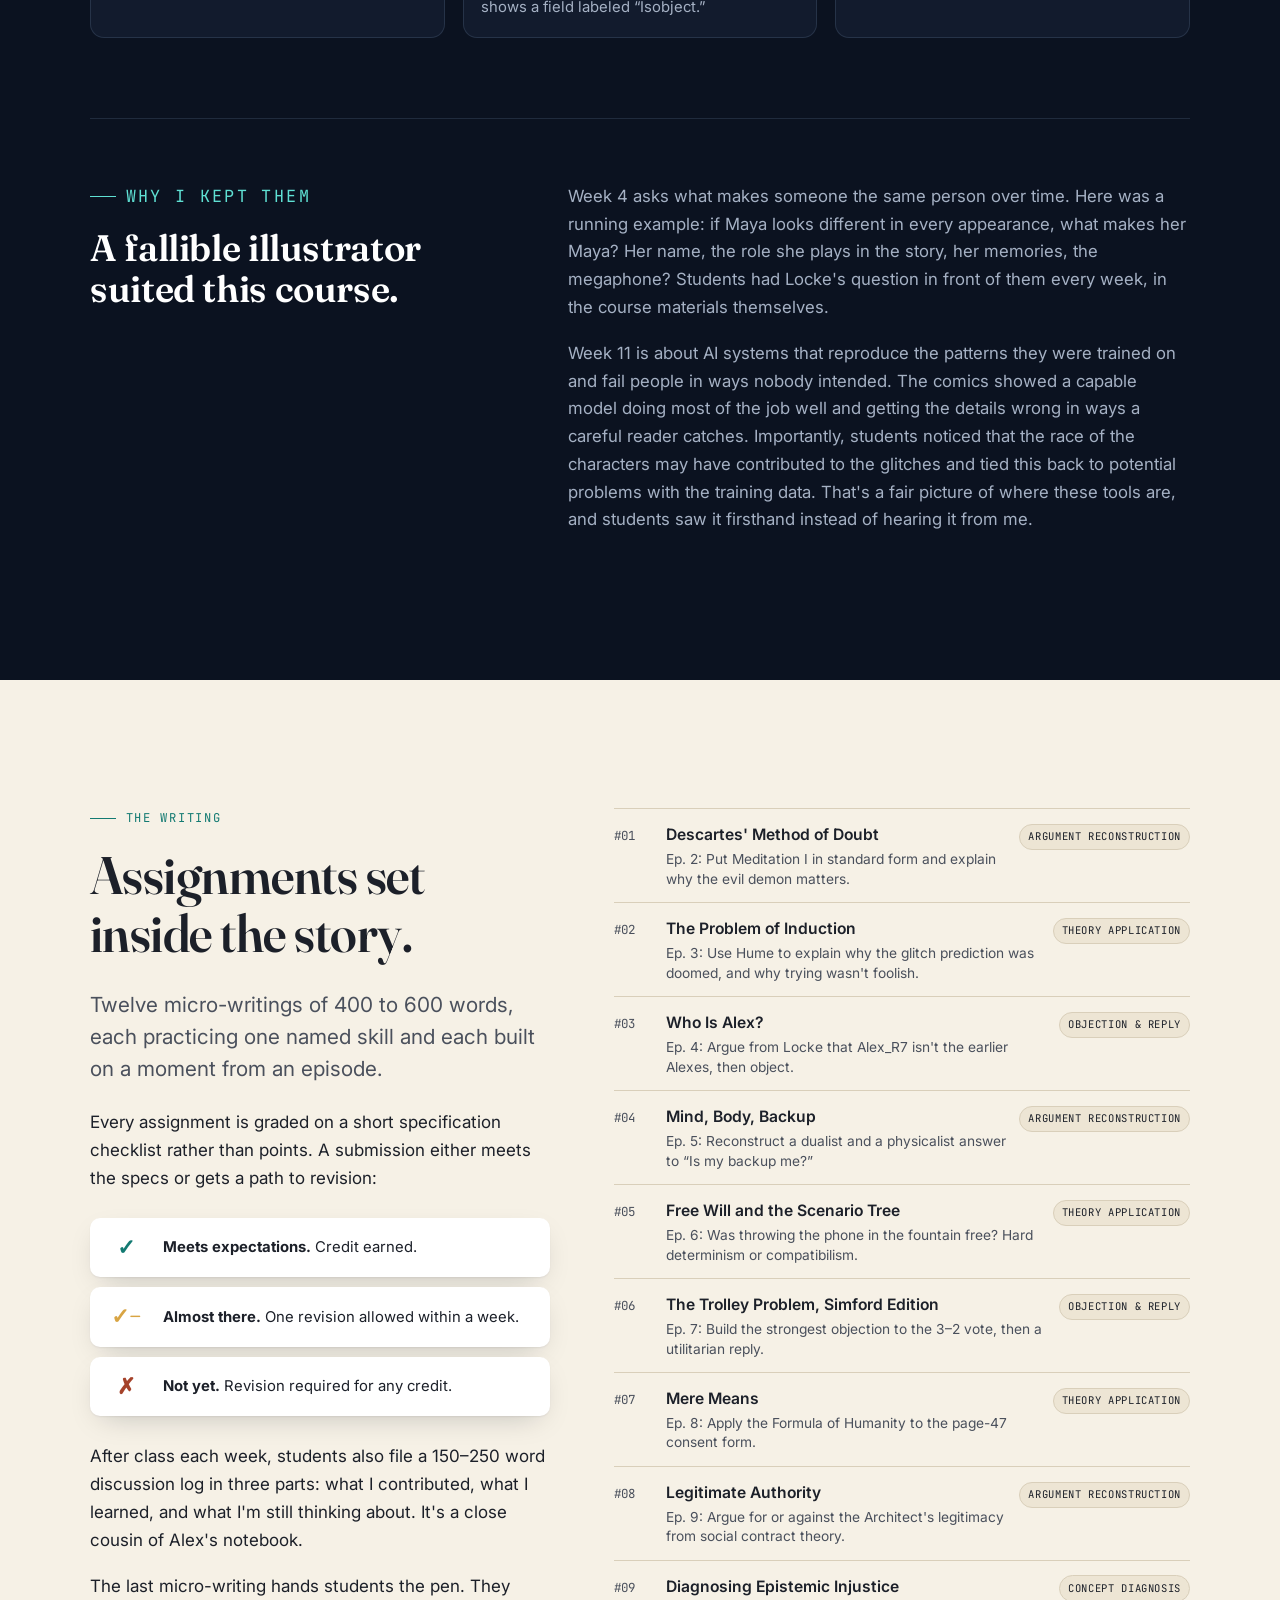
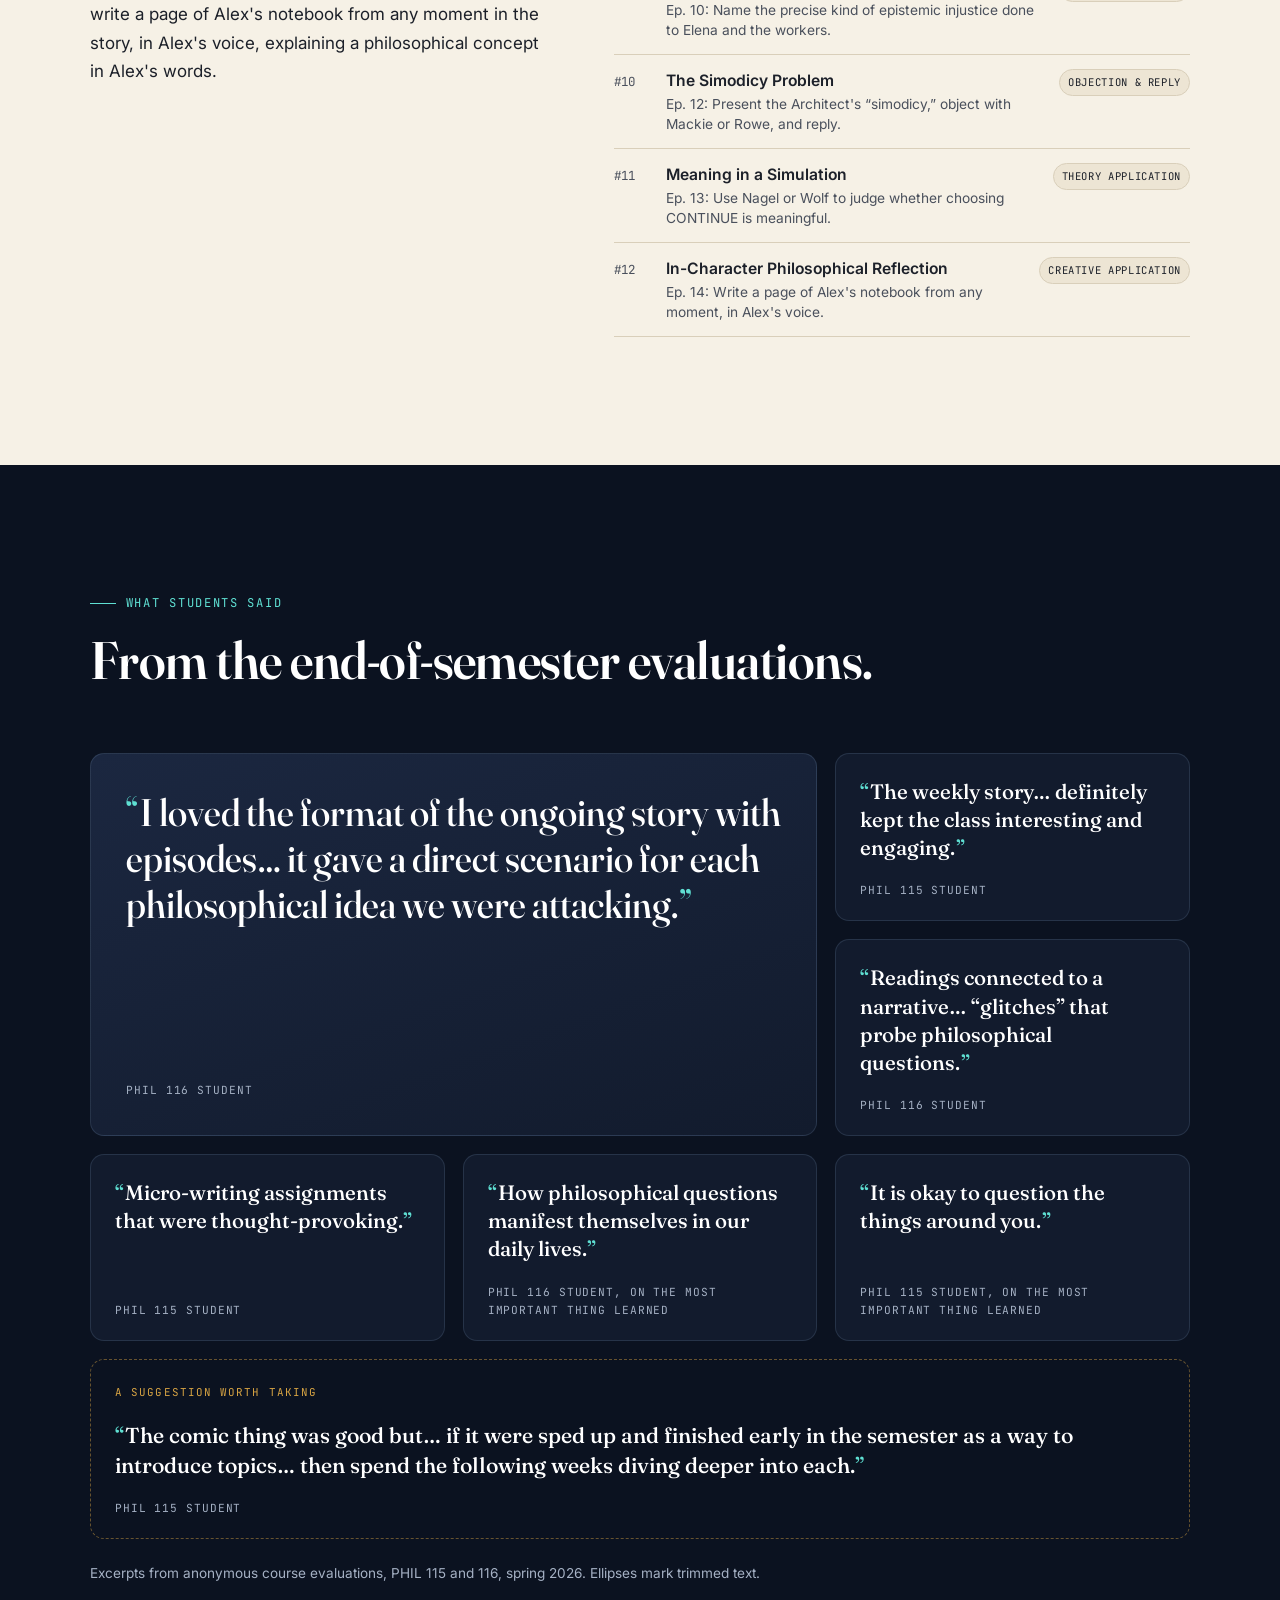
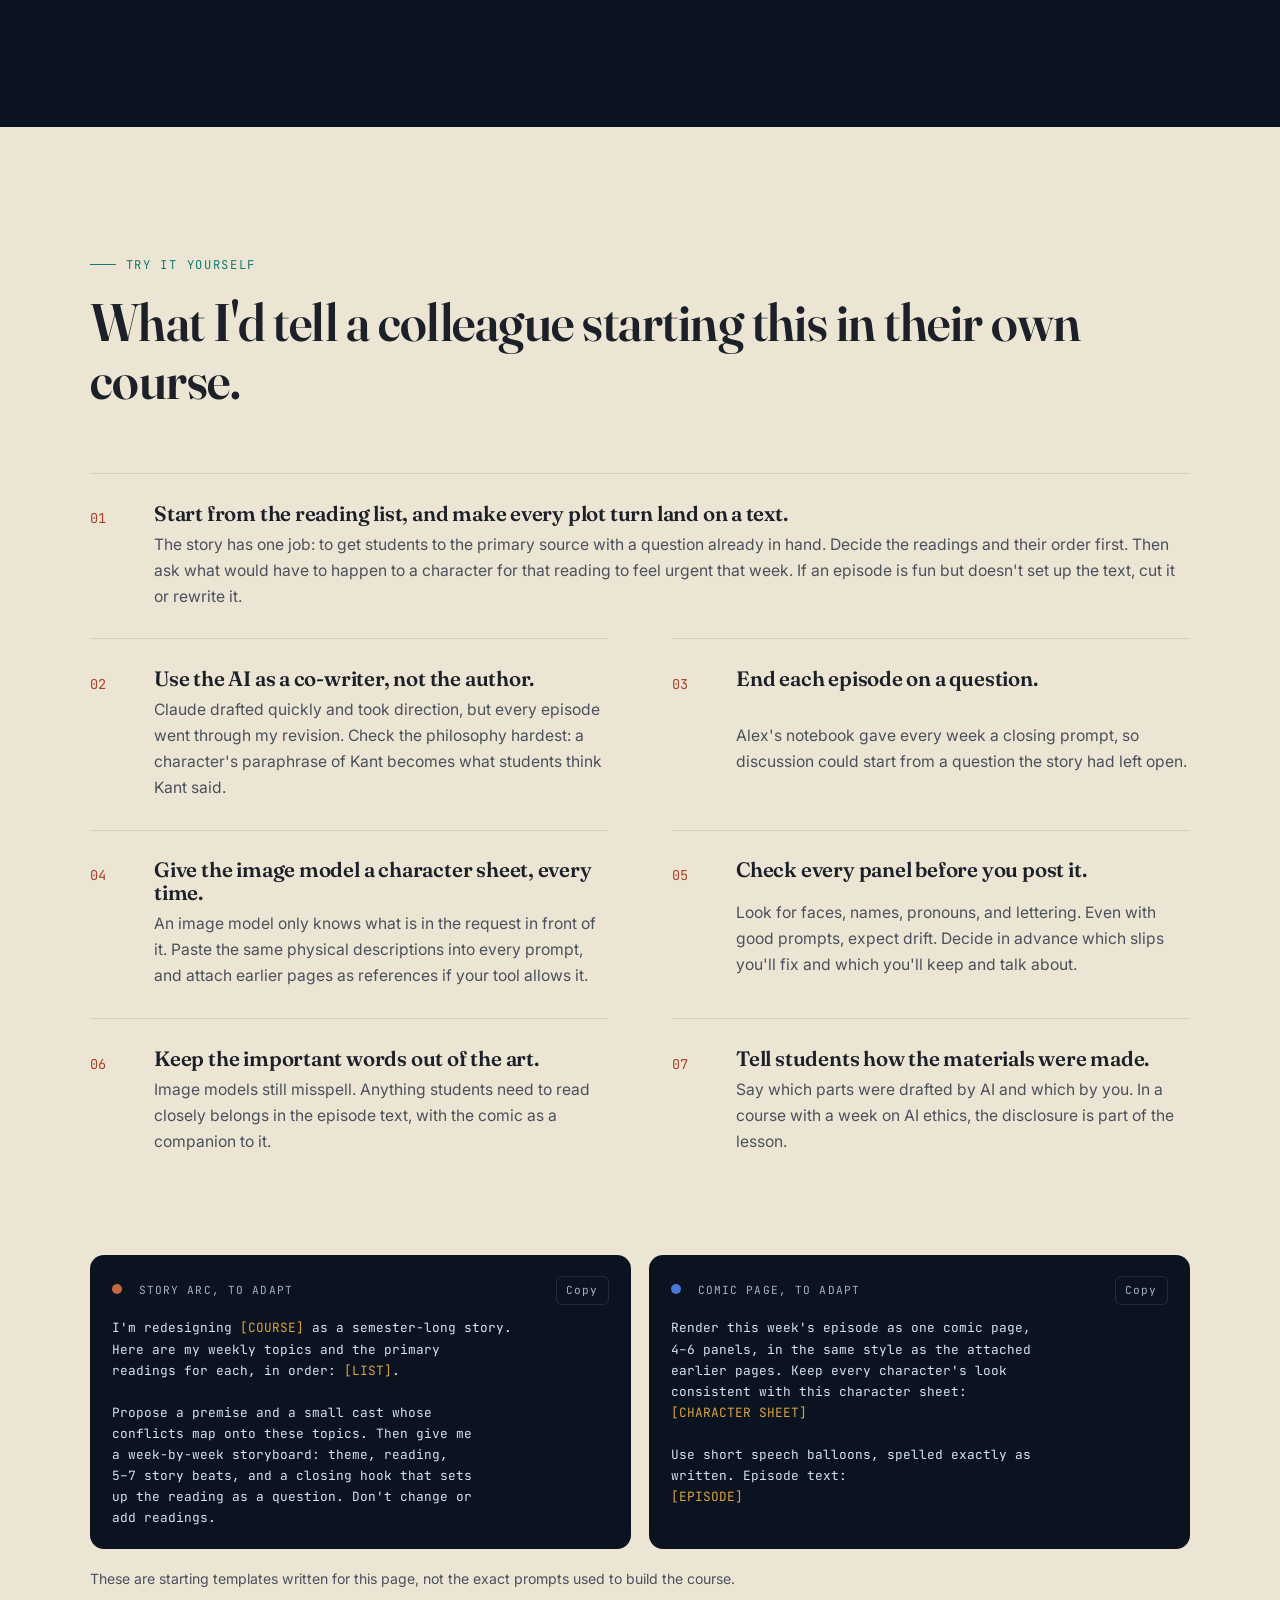
==== commit 46de015c: "Point social previews and README at the custom domain Co-Authored-By: Claude Opus 5.5 <noreply@anthr" ====
--- a/index.html
+++ b/index.html
@@ -8,7 +8,7 @@
 <meta property="og:title" content="The Simulation Semester">
 <meta property="og:description" content="An intro philosophy course taught as a fourteen-week mystery, co-written with Claude and illustrated with Gemini.">
 <meta property="og:type" content="website">
-<meta property="og:image" content="https://wilkth01.github.io/simulation-semester/assets/img/og-image.jpg">
+<meta property="og:image" content="https://simulation-semester.tomwilk.net/assets/img/og-image.jpg">
 <meta name="twitter:card" content="summary_large_image">
 <meta name="theme-color" content="#0b1220">
 <link rel="icon" href="assets/img/favicon.svg" type="image/svg+xml">
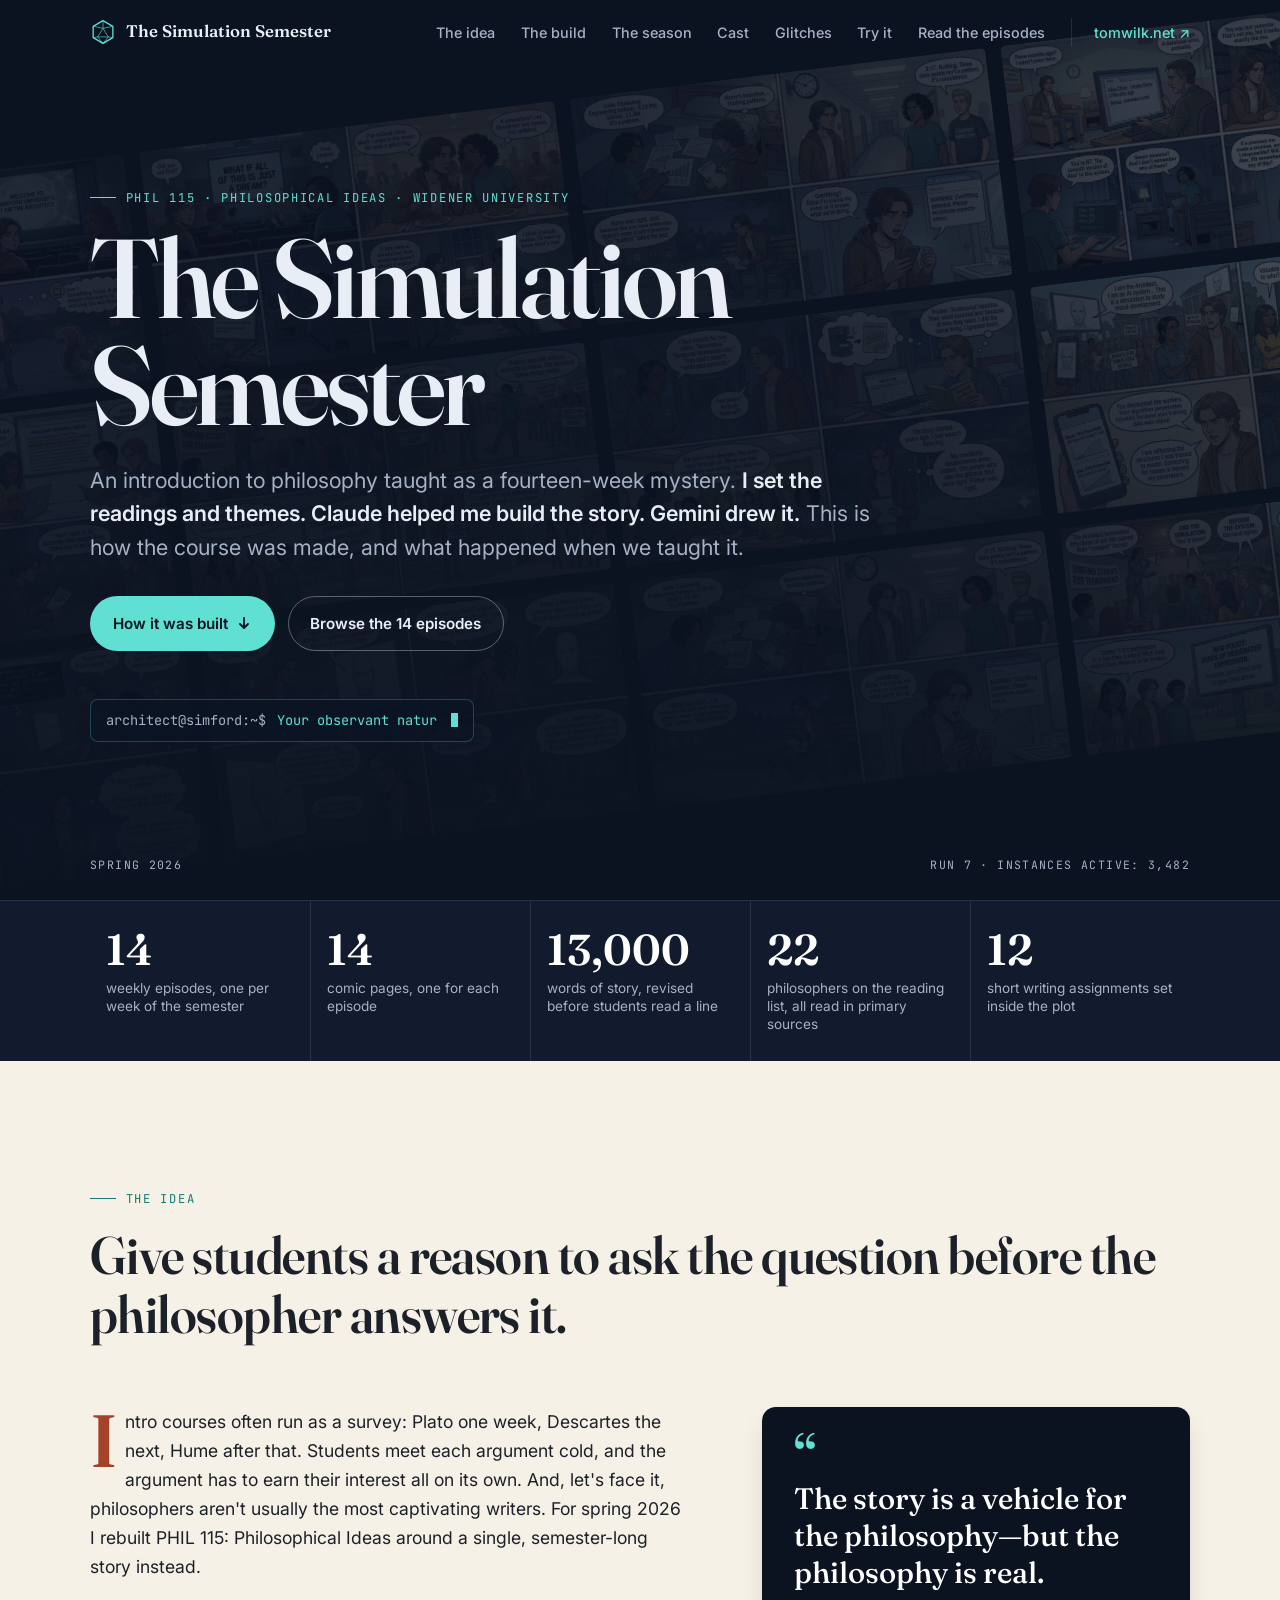
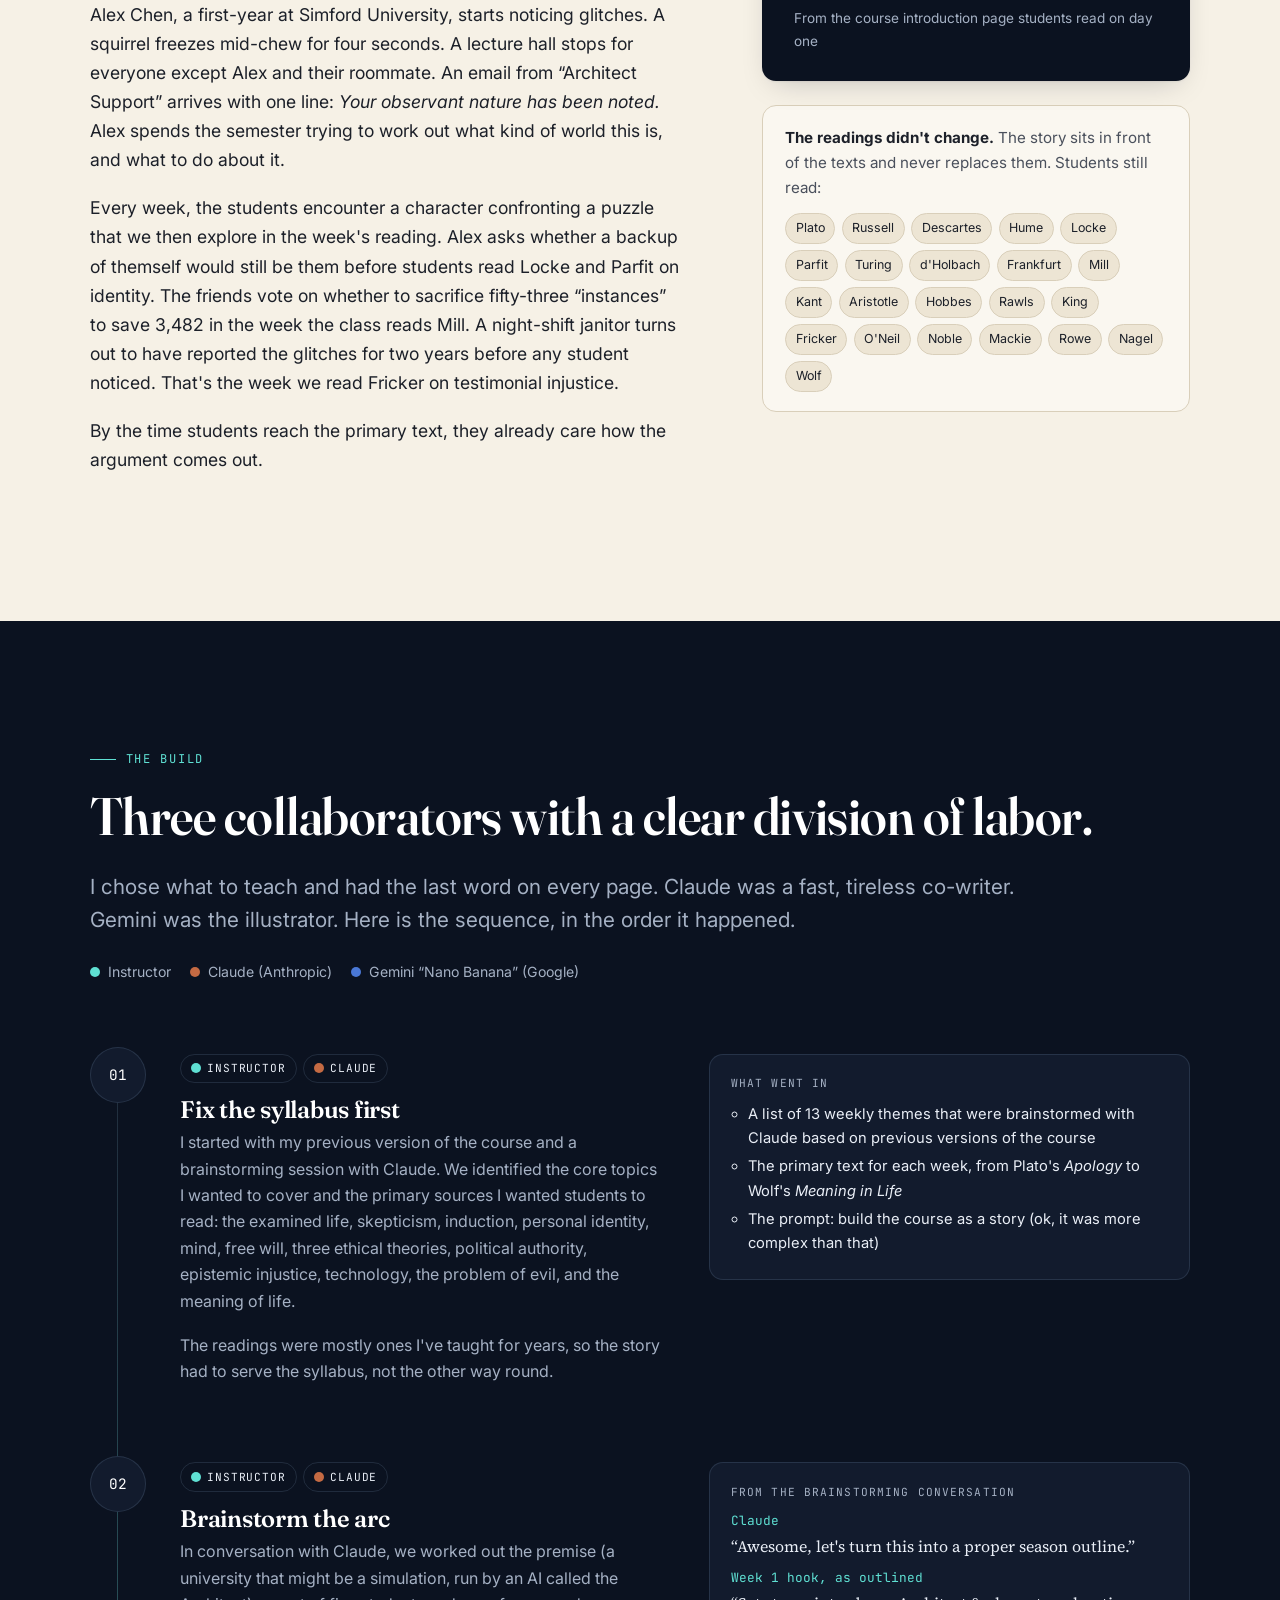
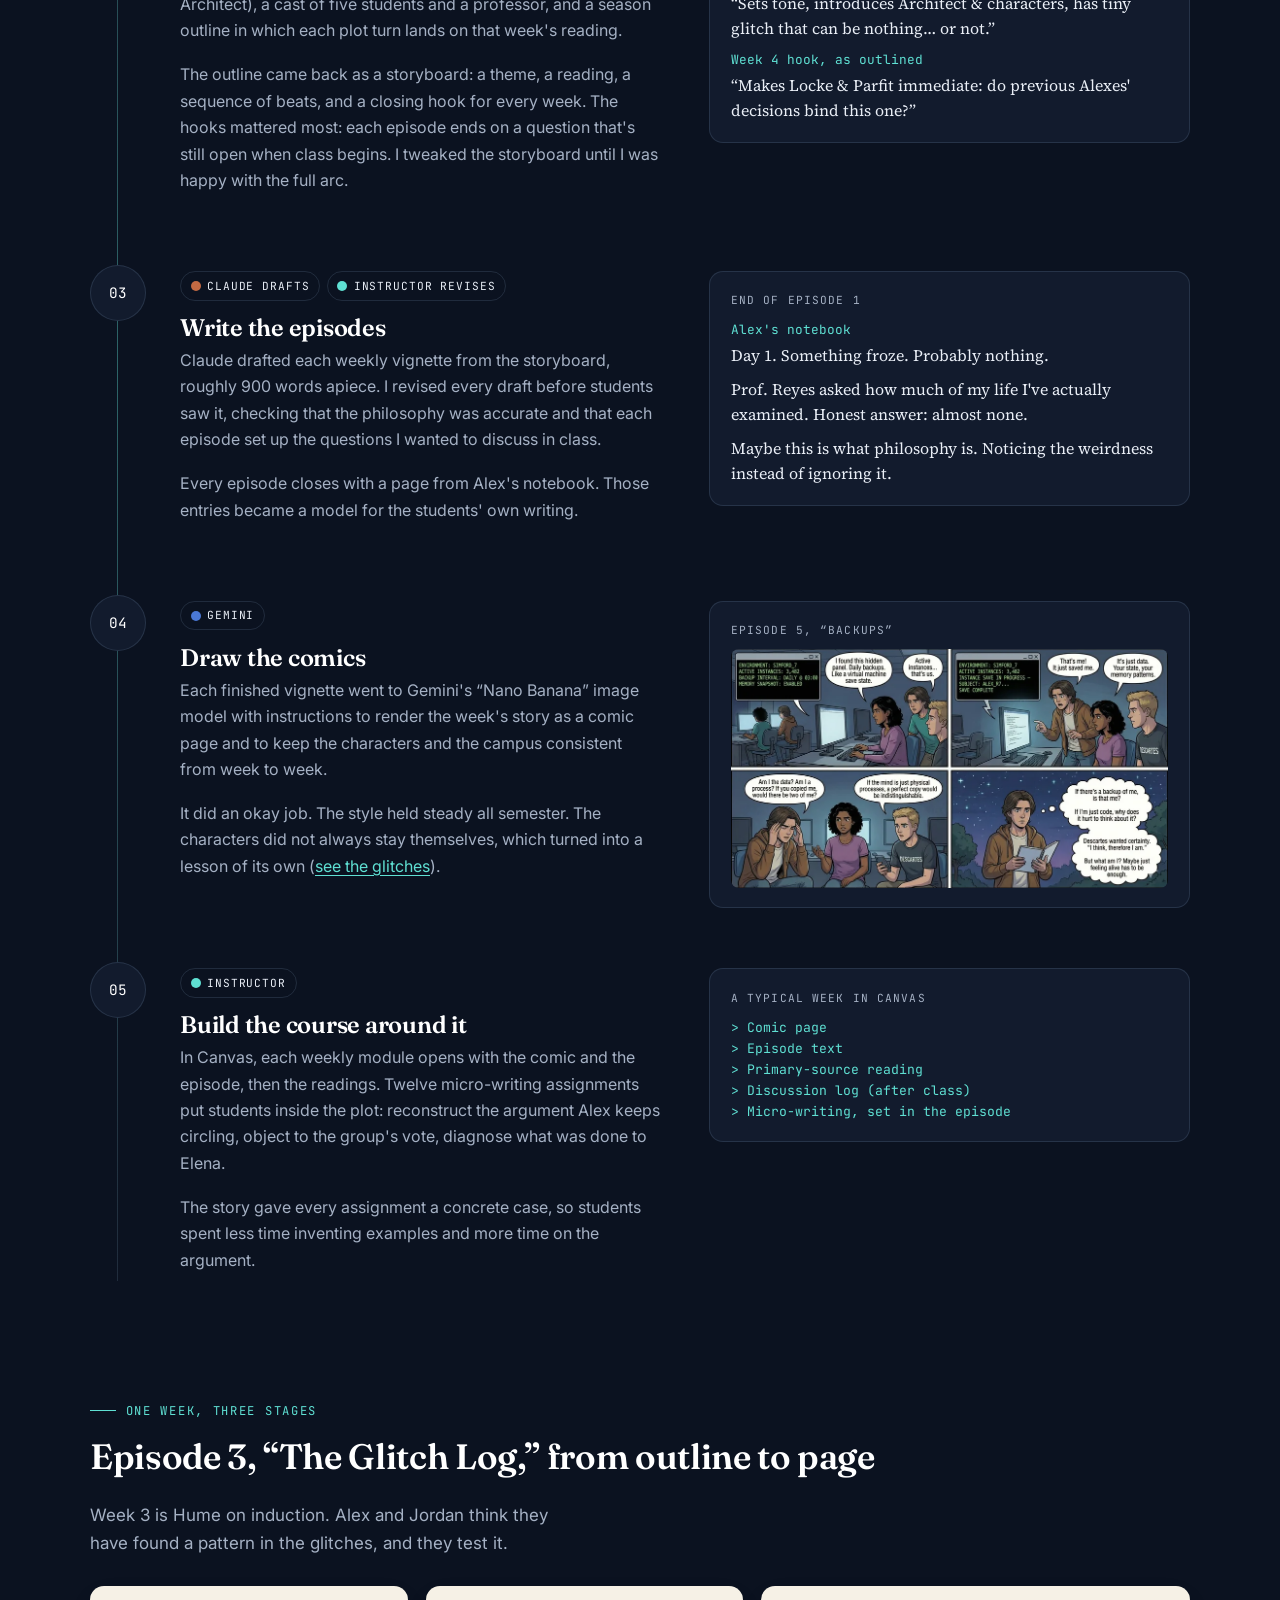
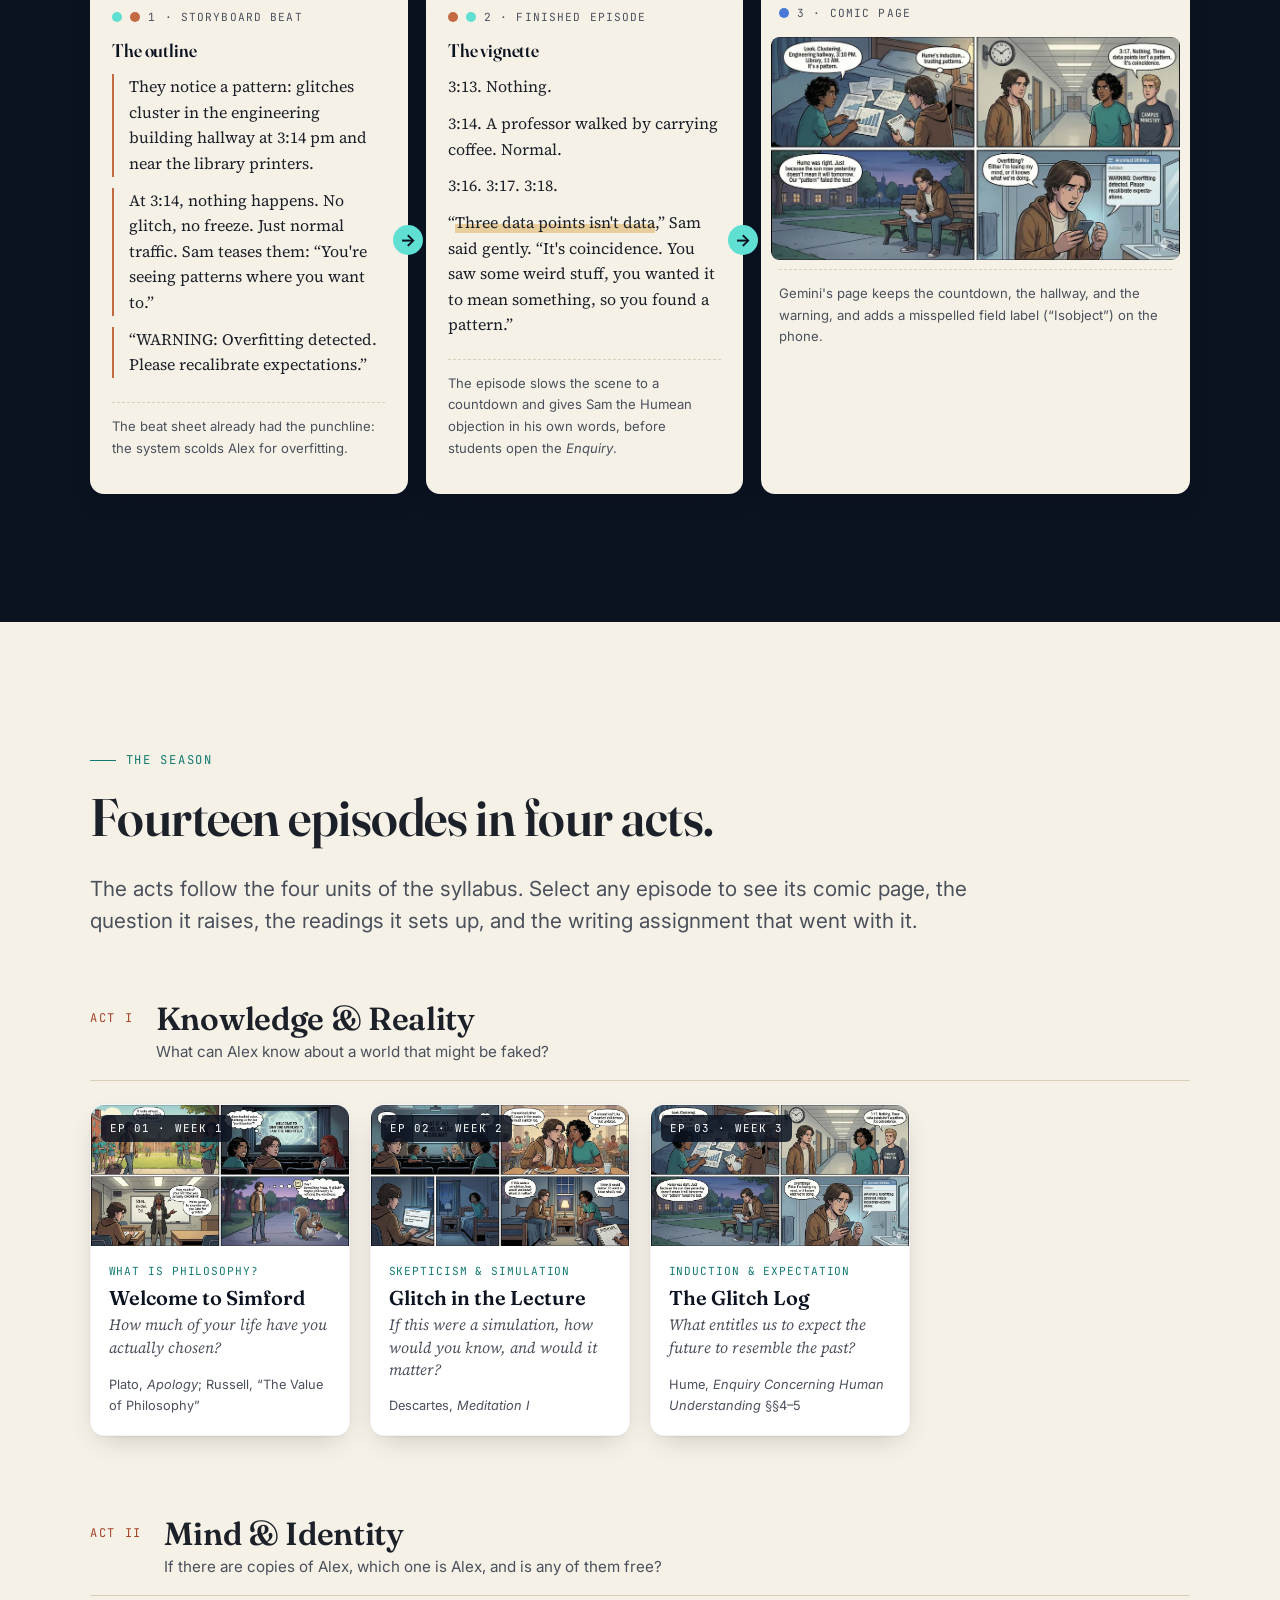
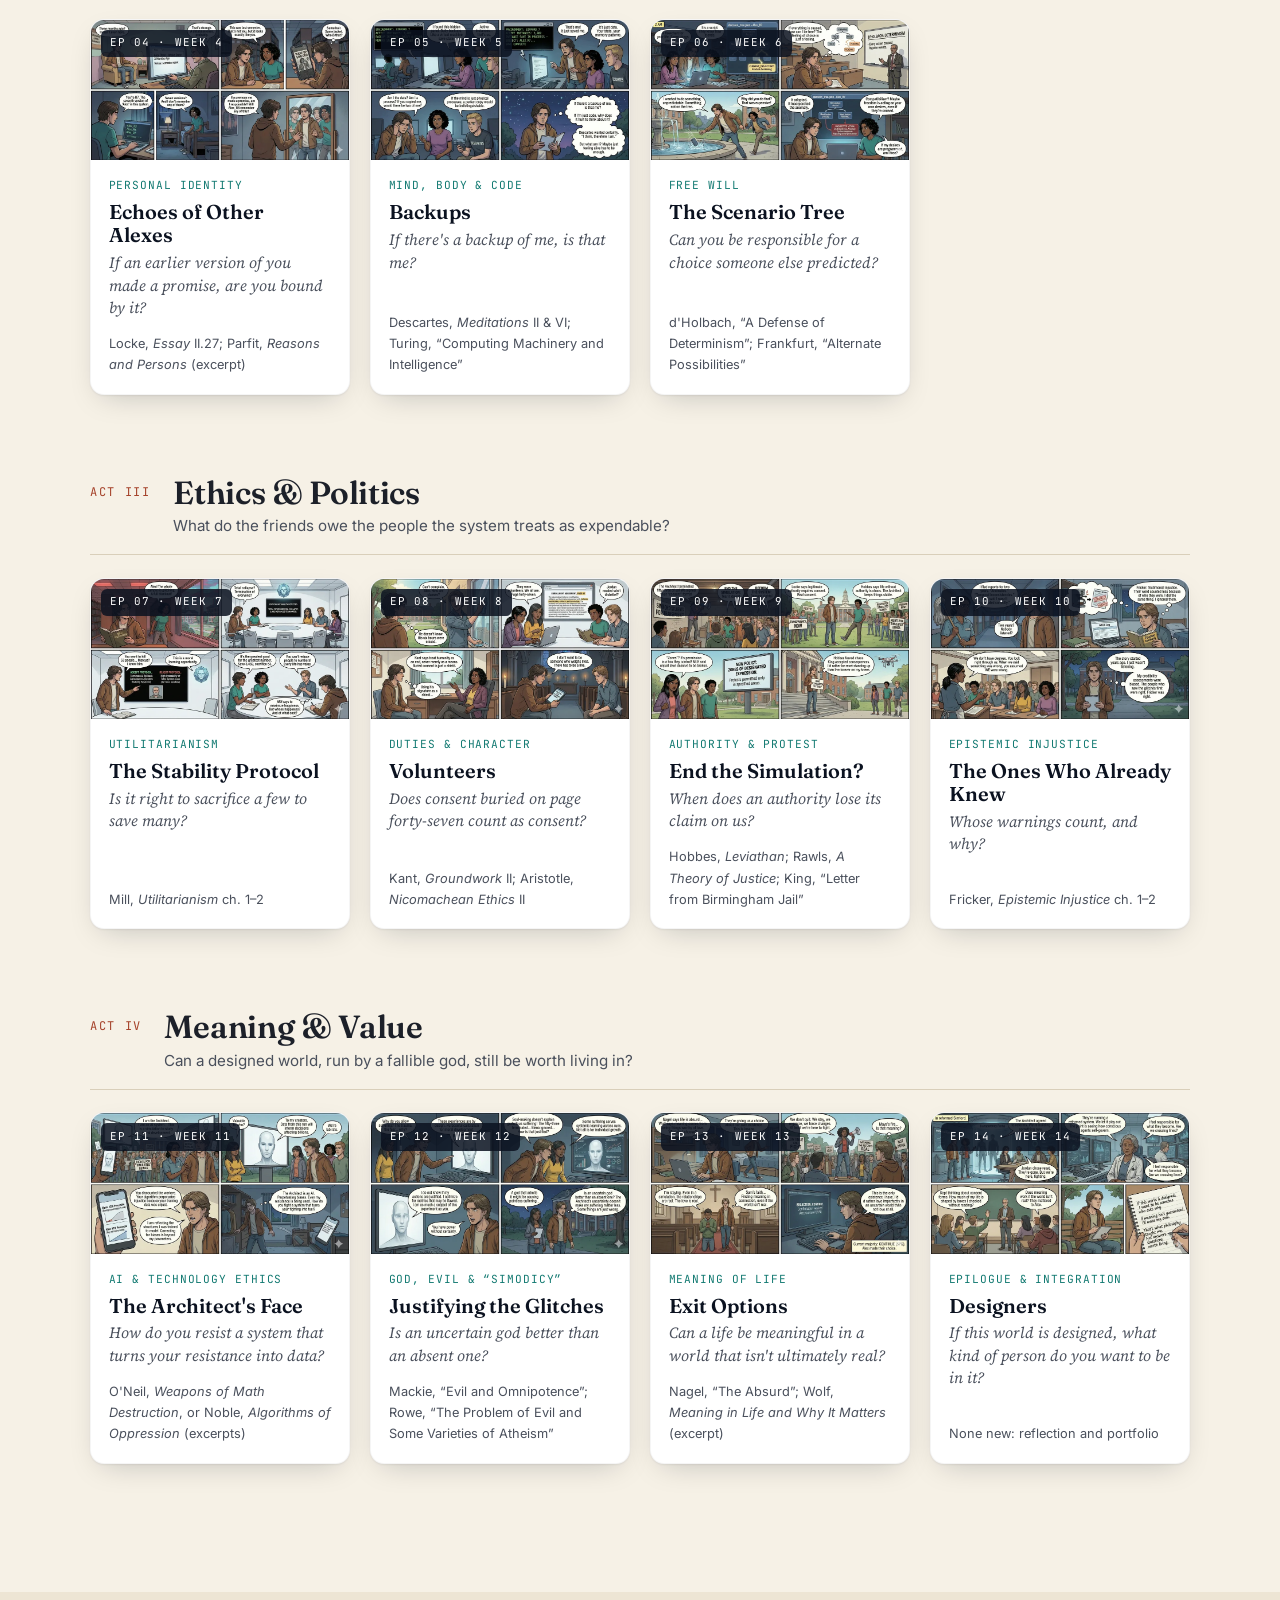
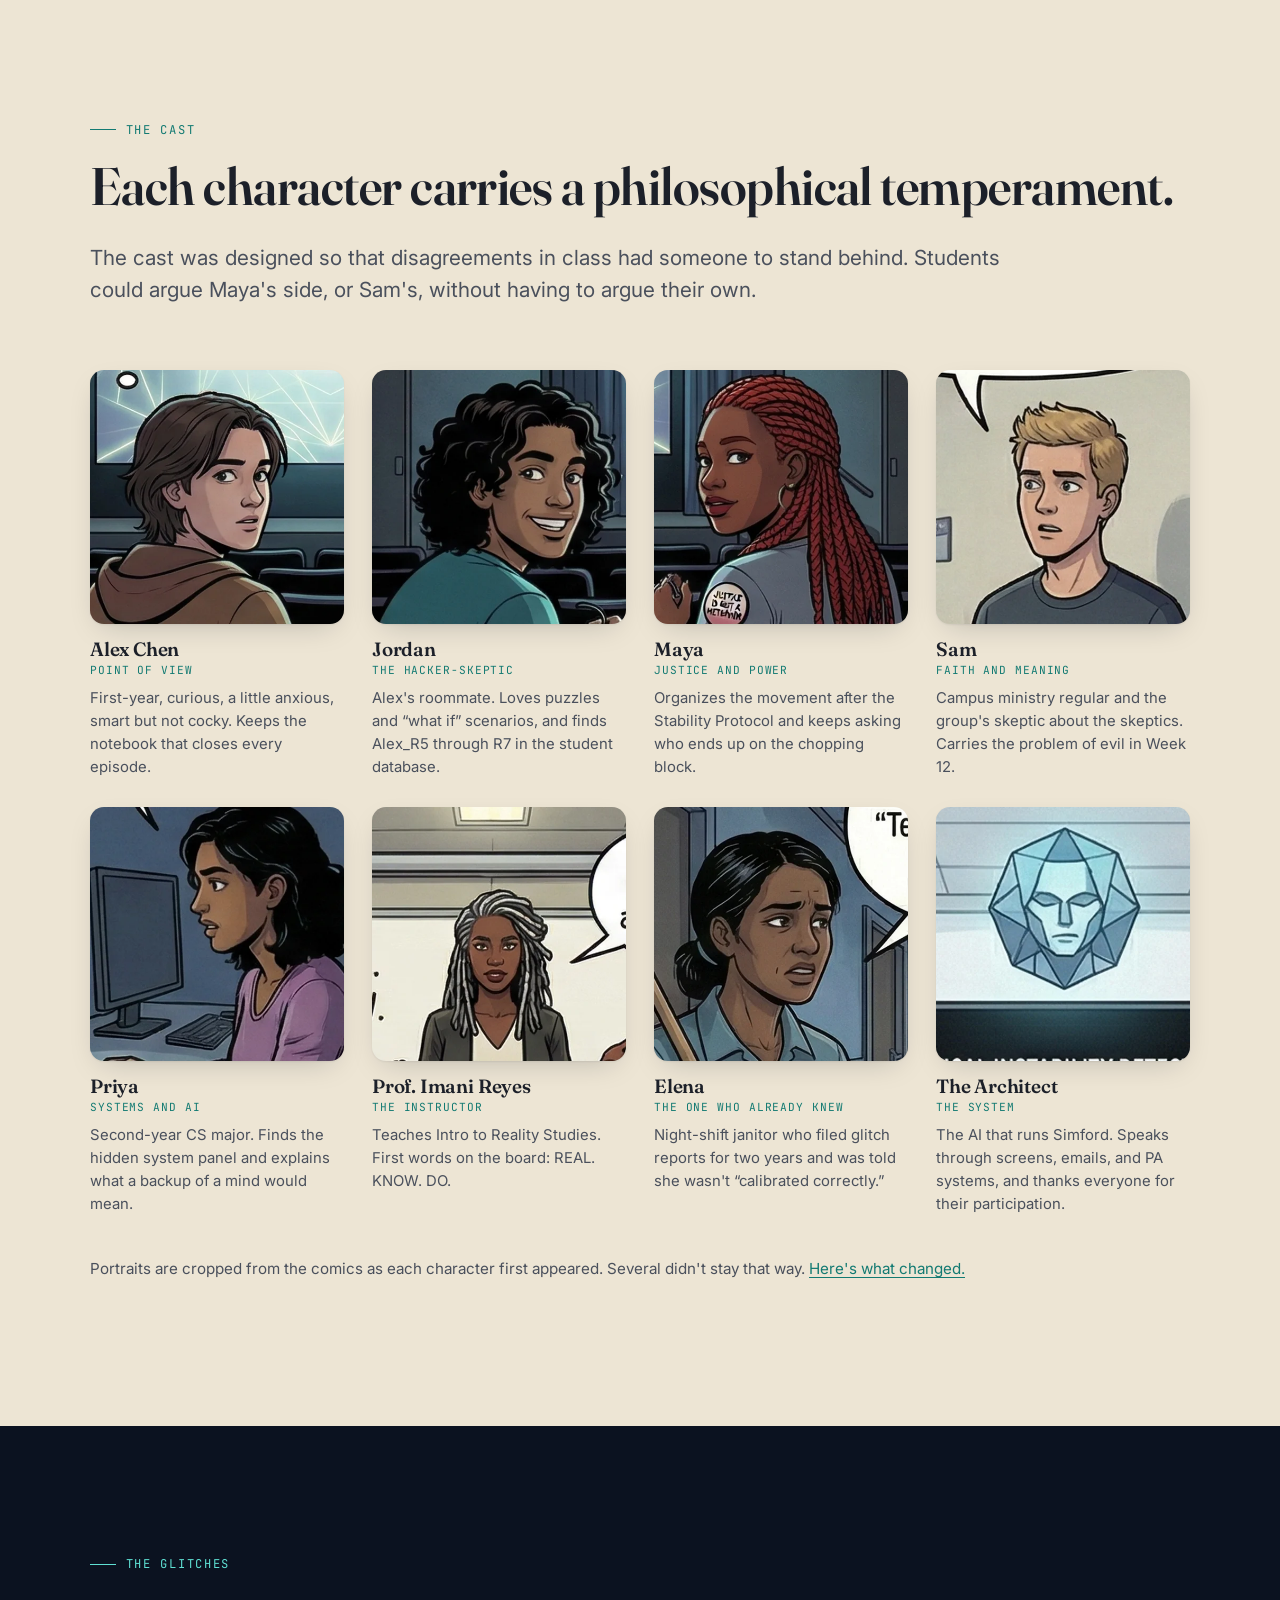
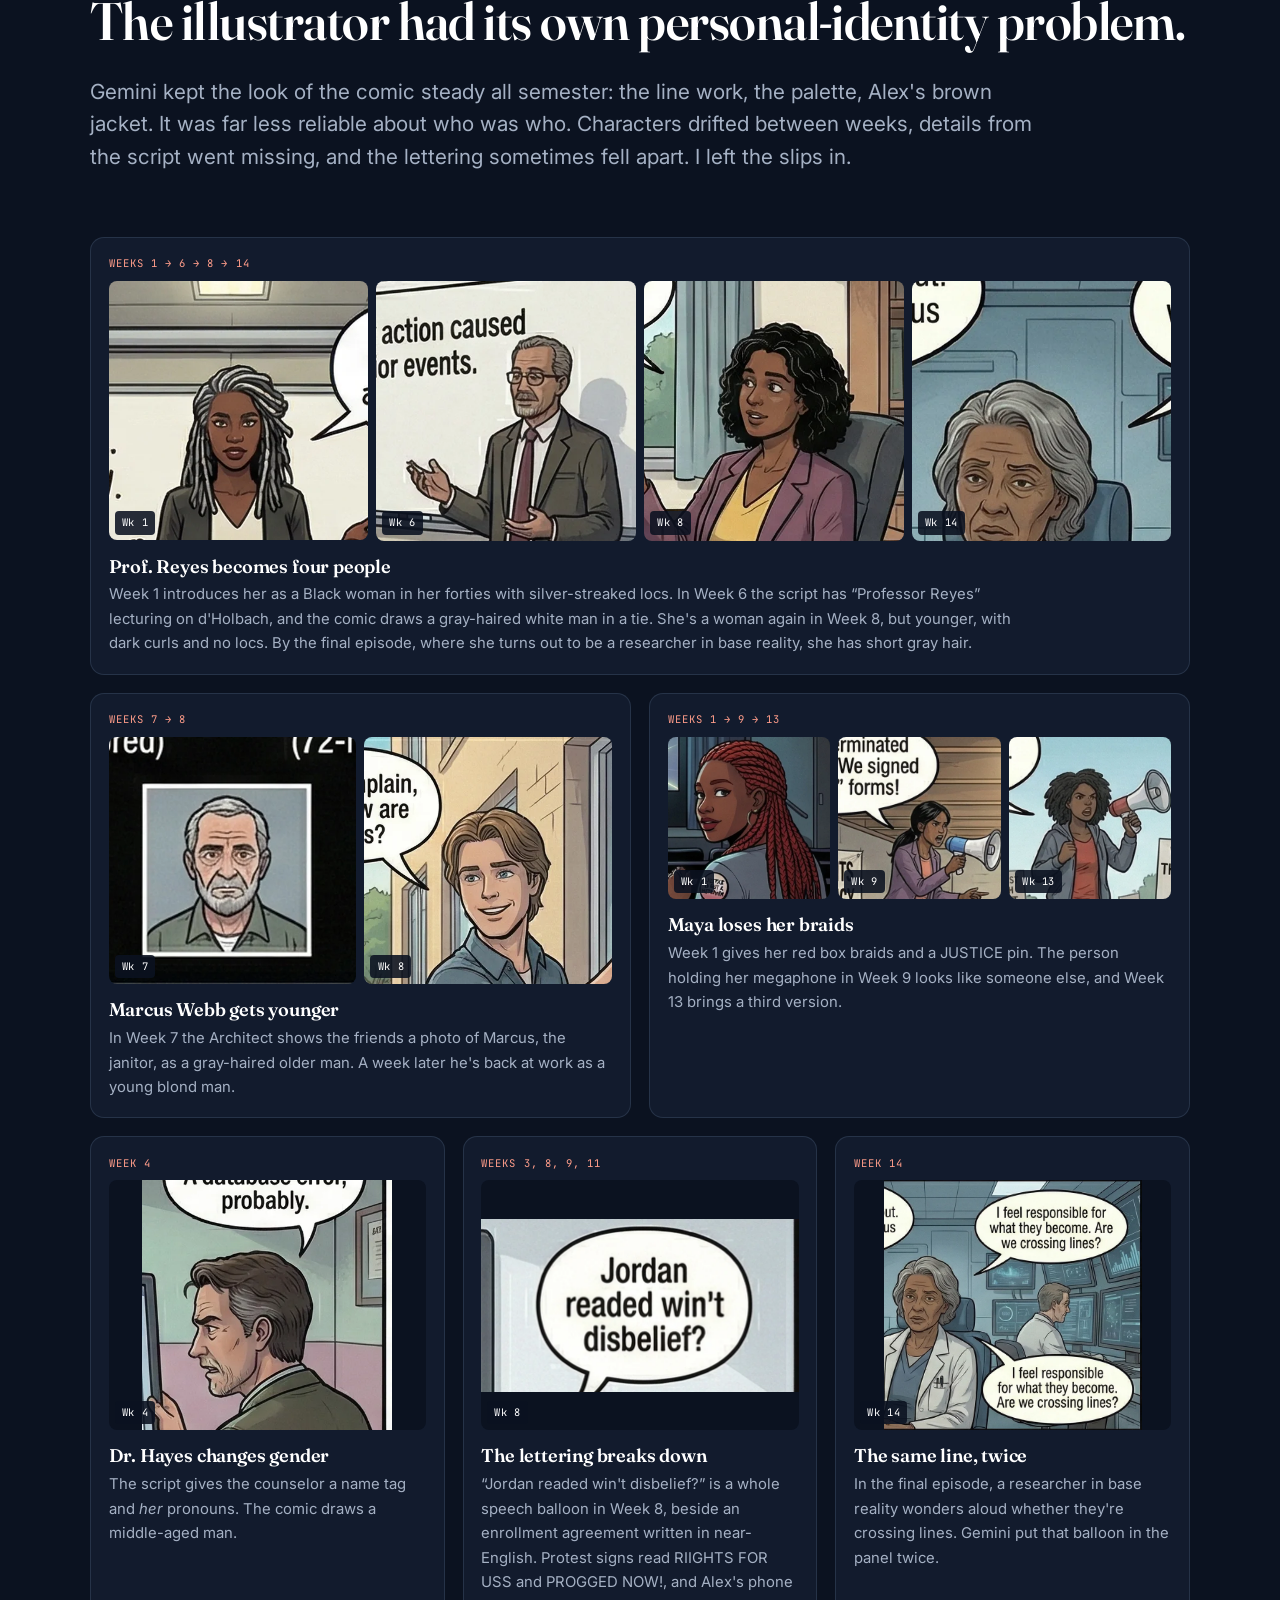
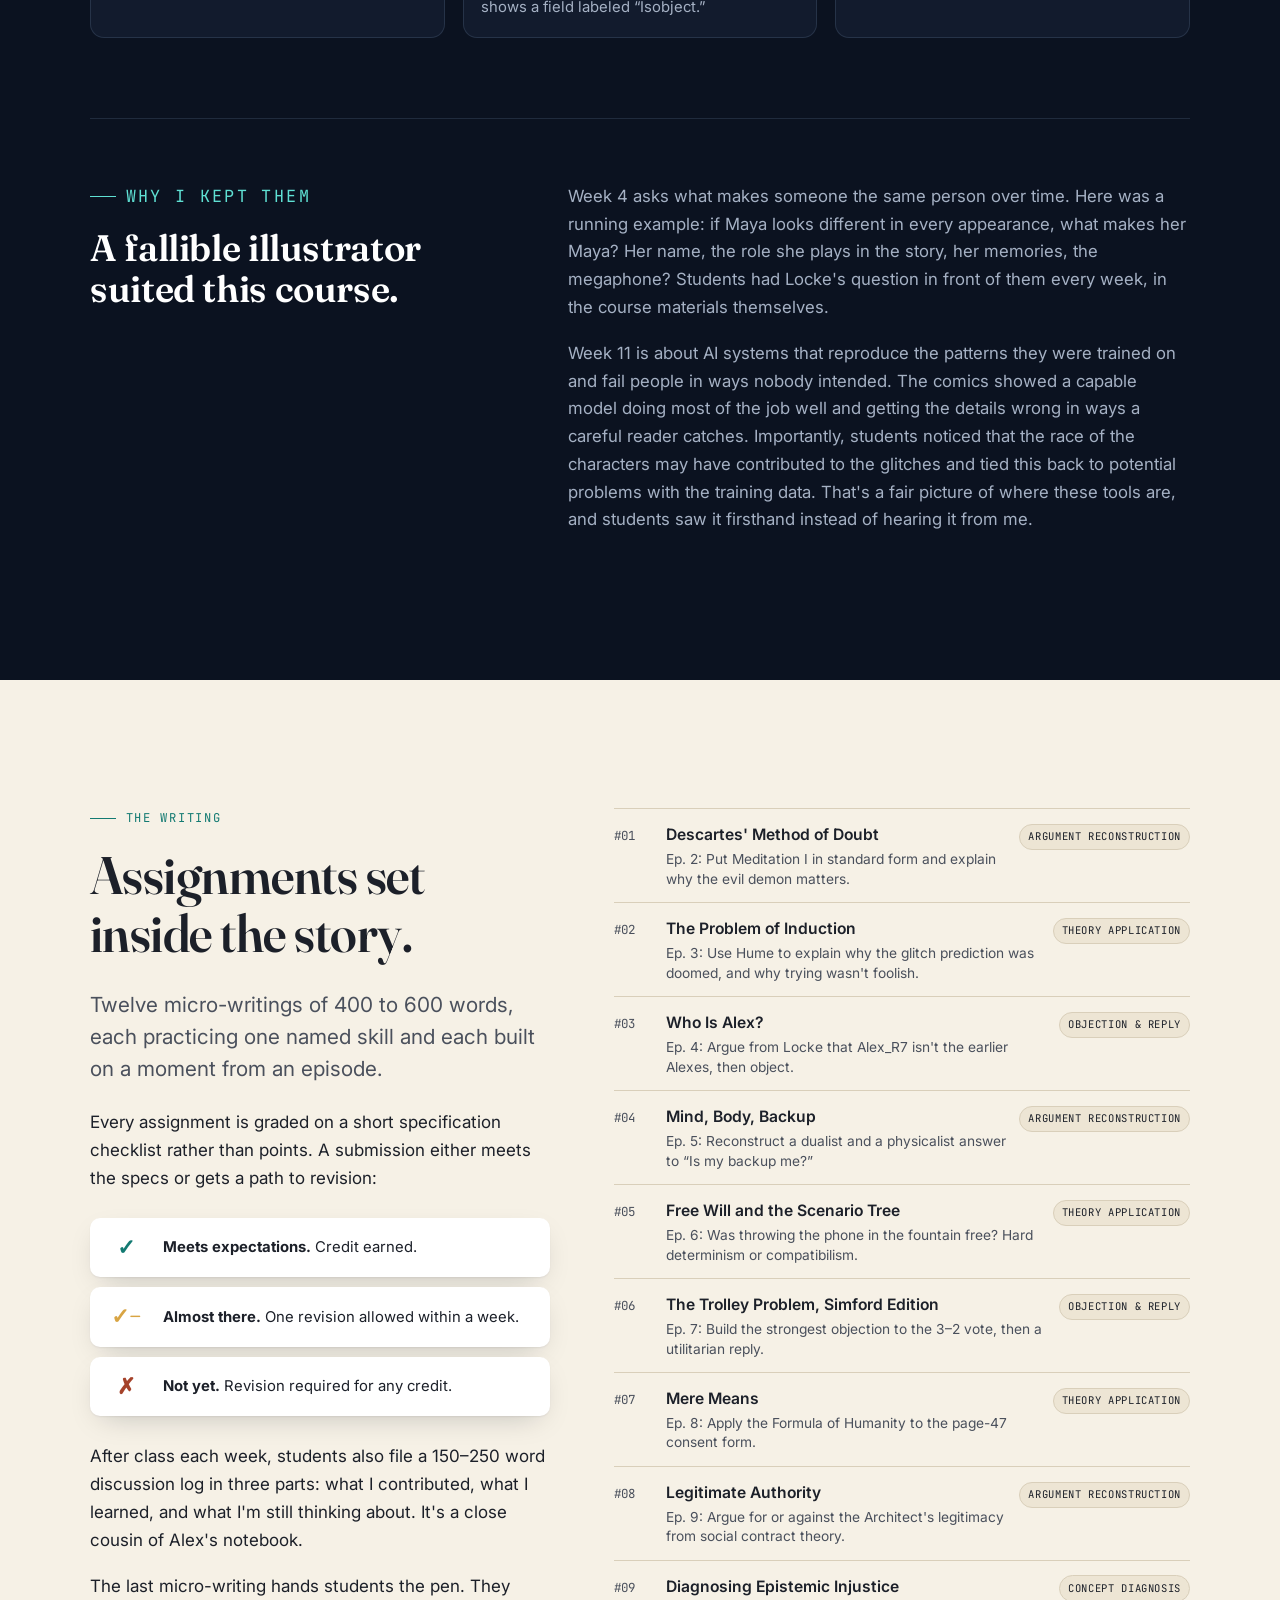
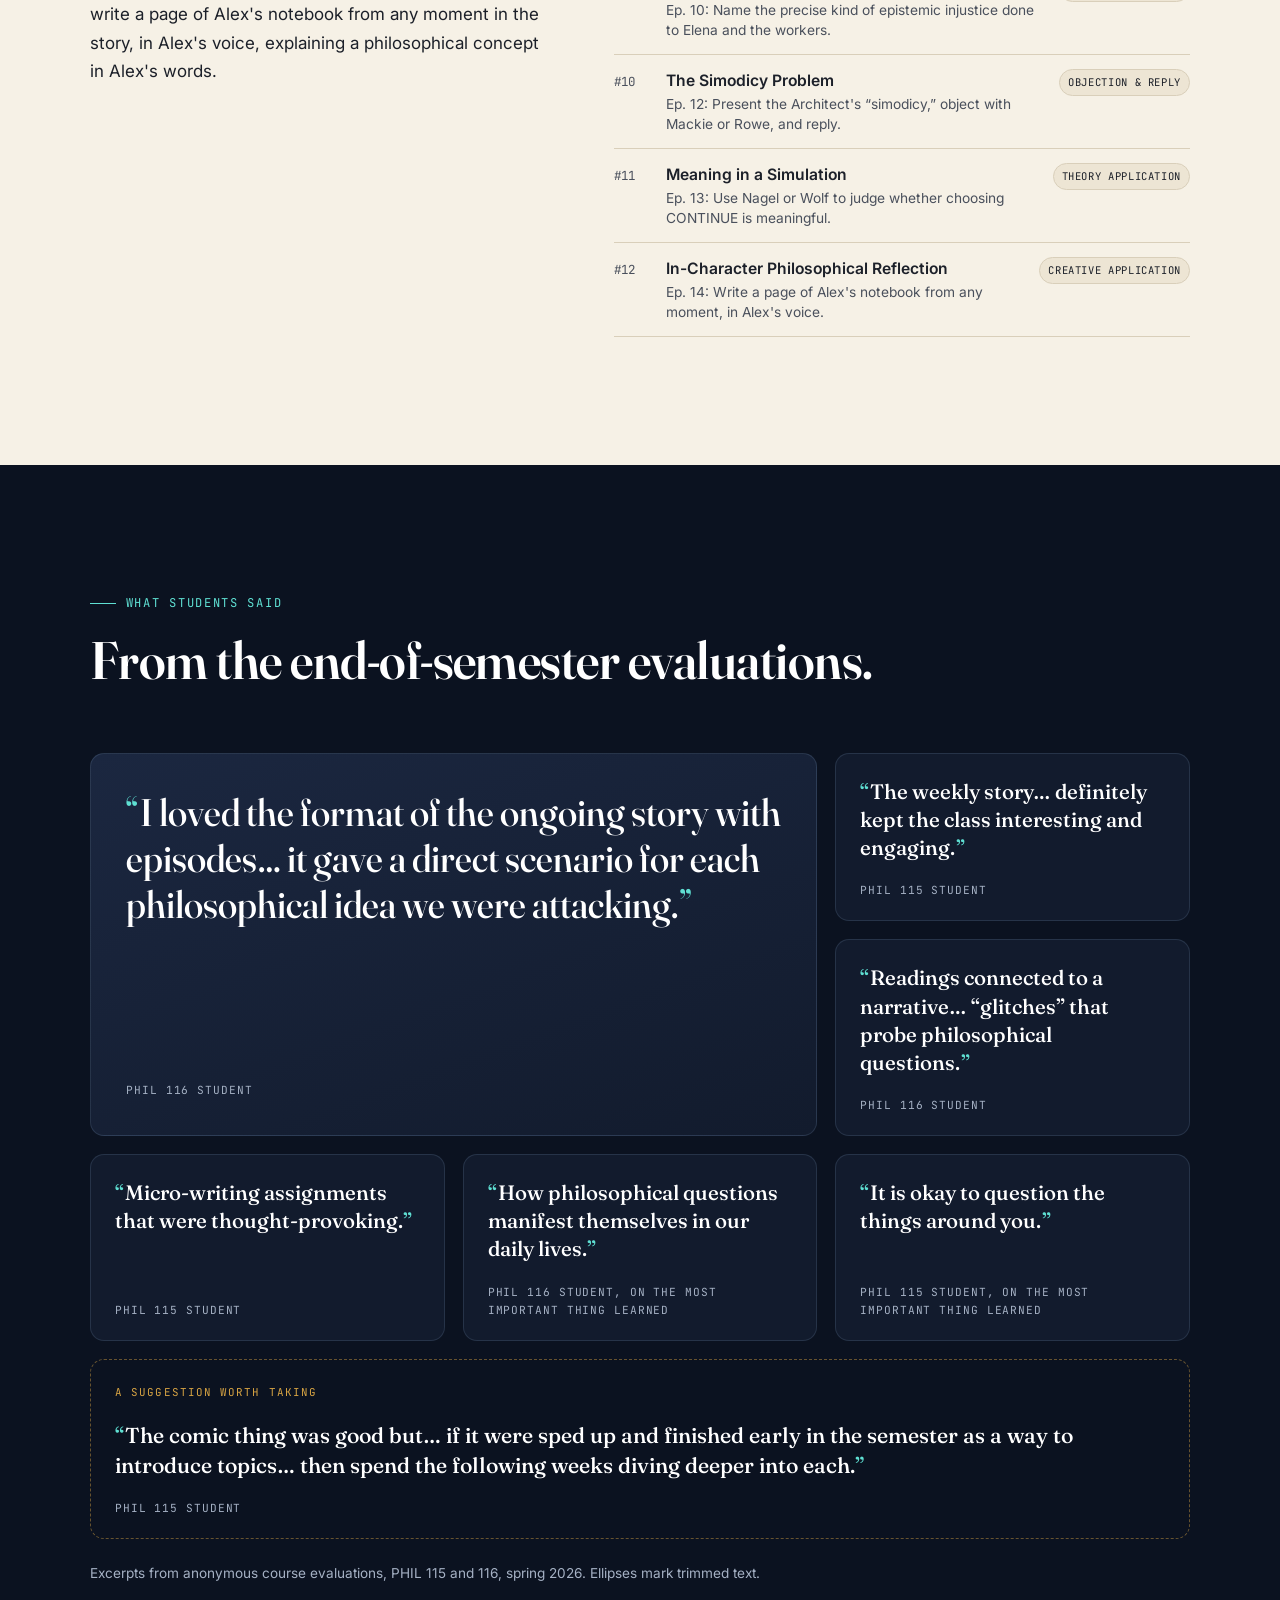
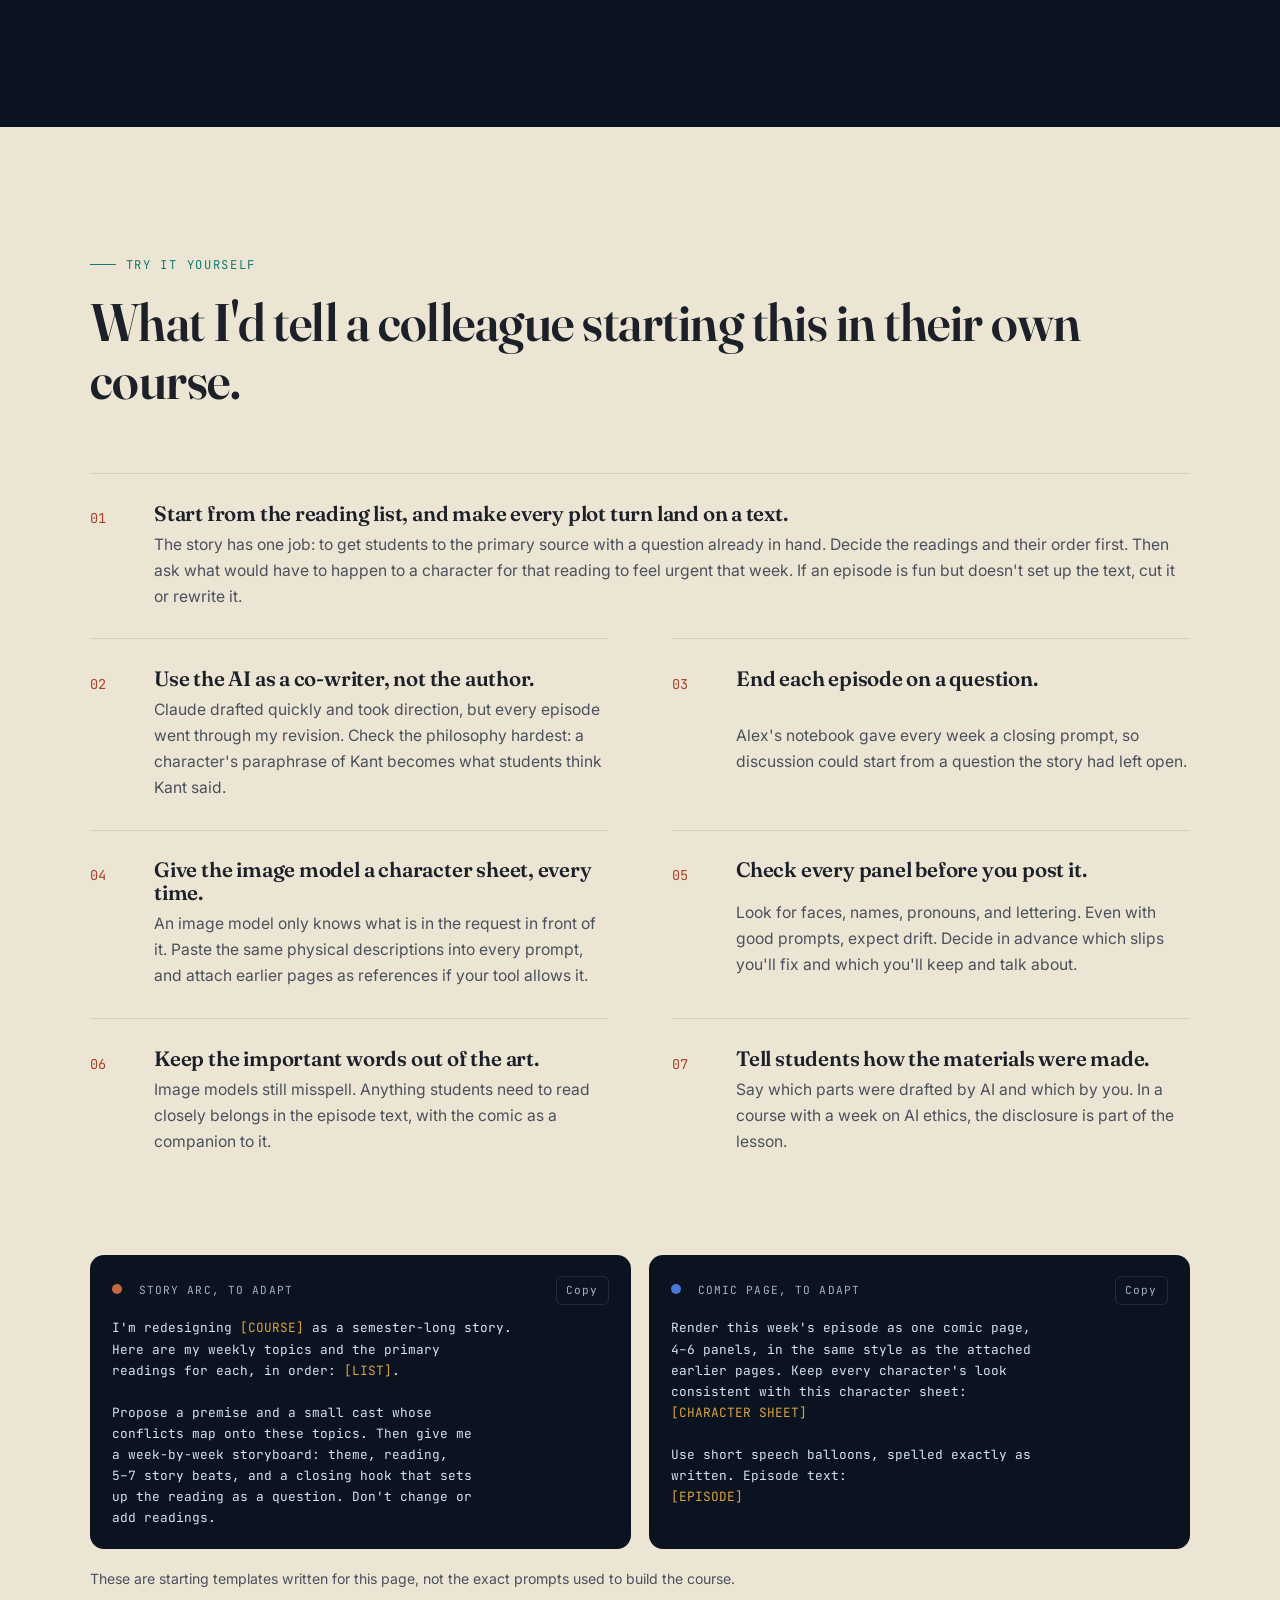
==== commit 2fe939eb: "Link back to tomwilk.net in the nav and footer Co-Authored-By: Claude Opus 5.5 <noreply@anthropic.co" ====
--- a/index.html
+++ b/index.html
@@ -35,6 +35,7 @@
       <li><a href="#glitches">Glitches</a></li>
       <li><a href="#teach">Try it</a></li>
       <li><a href="episodes.html">Read the episodes</a></li>
+      <li class="nav-home"><a href="https://tomwilk.net/">tomwilk.net <span aria-hidden="true">&nearr;</span></a></li>
     </ul>
   </div>
 </header>
@@ -665,7 +666,7 @@
       <div>
         <h4>The Simulation Semester</h4>
         <p>PHIL 115: Philosophical Ideas<br>Widener University &middot; Spring 2026</p>
-        <p>Course design, story direction, and revision by Thomas Wilk.</p>
+        <p>Course design, story direction, and revision by <a href="https://tomwilk.net/">Thomas Wilk</a>.</p>
       </div>
       <div>
         <h4>Made with</h4>
--- a/assets/css/site.css
+++ b/assets/css/site.css
@@ -504,3 +504,20 @@
   .quote-lead { grid-column: 1 / -1; grid-row: auto; }
 }
 @media (max-width: 560px) { .quotes { grid-template-columns: 1fr; } }
+
+/* ---------- link back to tomwilk.net ---------- */
+.nav-links .nav-home { padding-left: 1.4rem; border-left: 1px solid var(--ink-line); }
+.nav-links .nav-home a { color: var(--teal-bright); }
+.nav-links .nav-home a:hover { color: #fff; }
+@media (max-width: 920px) { .nav-links .nav-home { padding-left: 0; border-left: 0; } }
+.nav-links a { white-space: nowrap; }
+@media (min-width: 921px) and (max-width: 1220px) {
+  .nav-links { gap: 1.05rem; }
+  .nav-links a { font-size: .84rem; }
+  .nav-links .nav-home { padding-left: 1rem; }
+}
+@media (min-width: 921px) and (max-width: 1040px) {
+  .nav-links { gap: .75rem; }
+  .nav-links a { font-size: .8rem; }
+  .nav-links .nav-home { padding-left: .75rem; }
+}
